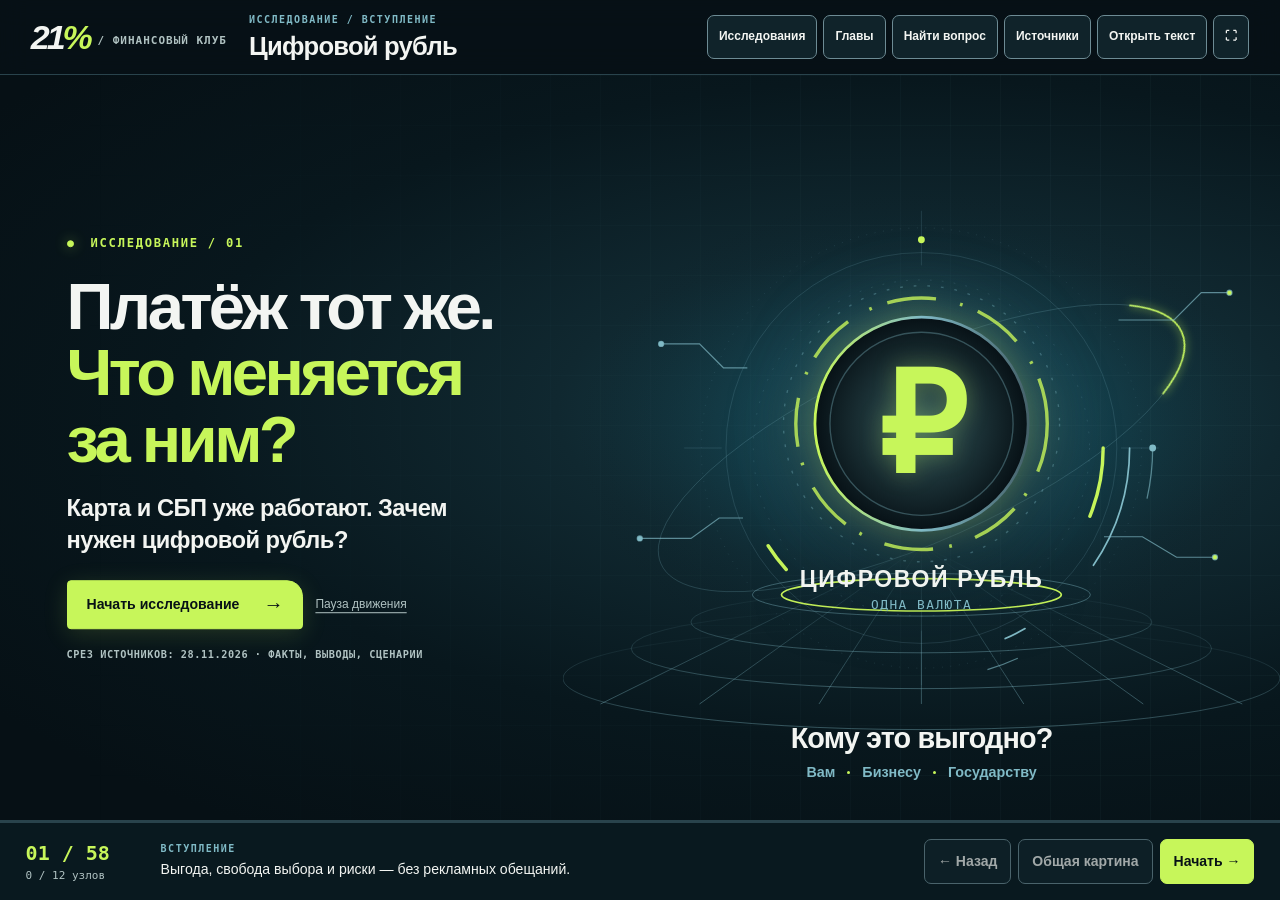
==== docs/ruble/index.html @ ad7becad "v0.0.22 — Переделал вступление цифрового рубля" ====
<!doctype html>
<html lang="ru" data-motion="paused"><head><meta charset="utf-8"><meta name="viewport" content="width=device-width, initial-scale=1"><meta name="theme-color" content="#071116"><meta name="description" content="Цифровой рубль: независимый практический разбор, сравнение с СБП, экономика бизнеса, риски и сценарии будущего."><title>Цифровой рубль — Финансовый клуб 21%</title><link rel="icon" href="../portal/icon.svg" type="image/svg+xml"><link rel="stylesheet" href="../portal/style.css"><link rel="stylesheet" href="ruble.css"><link rel="stylesheet" href="questions/questions.css"><script type="module" src="ruble.mjs"></script><link rel="stylesheet" href="../portal/research-canvas.css"><link rel="stylesheet" href="opening.css"></head><body>
<a class="skip" href="#main">К презентации</a>
<header class="top live-top"><div class="live-header"><a class="wordmark" href="../" aria-label="21% — главная">21<span>%</span><small> / ФИНАНСОВЫЙ КЛУБ</small></a><div class="live-heading"><p class="micro" id="step-label">ИССЛЕДОВАНИЕ / ДЕНЬГИ</p><p id="live-title" aria-live="polite">Цифровой рубль</p></div><nav class="live-actions" aria-label="Управление презентацией"><a class="button secondary" href="../#research">Исследования</a><button type="button" class="button secondary" id="live-chapters" hidden>Главы</button><a class="button secondary" href="#question-index">Найти вопрос</a><a class="button secondary" href="#sources">Источники</a><button type="button" class="button secondary" id="live-text" hidden>Открыть текст</button><button type="button" class="button secondary" id="live-full" hidden aria-label="Полноэкранный режим">⛶</button></nav></div></header>
<main id="main" class="shell ruble-main" data-research-presentation data-presentation-mode="living-canvas">
<div class="live-stage" id="live-stage" data-mode="start">
<div class="live-world" id="live-world" hidden><div class="opening-field" aria-hidden="true"><svg viewBox="0 0 840 620" preserveAspectRatio="xMidYMid meet"><defs><radialGradient id="opening-halo"><stop stop-color="#6bbaaa" stop-opacity=".24"/><stop offset=".48" stop-color="#16677e" stop-opacity=".15"/><stop offset="1" stop-color="#071116" stop-opacity="0"/></radialGradient><linearGradient id="opening-trail" x1="0" x2="1"><stop stop-color="#80bac6" stop-opacity=".04"/><stop offset=".48" stop-color="#80bac6"/><stop offset="1" stop-color="#c7f65a"/></linearGradient><linearGradient id="opening-floor" x1="0" y1="0" x2="0" y2="1"><stop stop-color="#80bac6" stop-opacity="0"/><stop offset="1" stop-color="#80bac6" stop-opacity=".45"/></linearGradient></defs>
<ellipse cx="420" cy="296" rx="415" ry="296" fill="url(#opening-halo)"/>
<g fill="none" stroke="#80bac6" stroke-opacity=".20"><circle cx="420" cy="310" r="258" stroke-dasharray="1 9"/><circle cx="420" cy="310" r="229"/><circle cx="420" cy="310" r="197" stroke-dasharray="2 12"/><path d="M420 32V96M420 524V588M142 310H186M654 310H698"/></g>
<g class="opening-ring" fill="none" stroke-linecap="round"><circle cx="420" cy="310" r="244" stroke="#80bac6" stroke-width="2" stroke-dasharray="146 110 26 1251"/><circle cx="420" cy="310" r="213" stroke="#c7f65a" stroke-width="4" stroke-dasharray="82 431 35 790"/><circle cx="420" cy="66" r="4" fill="#c7f65a" stroke="none"/></g>
<g class="opening-ring reverse" fill="none"><circle cx="420" cy="310" r="271" stroke="#80bac6" stroke-opacity=".62" stroke-width="1.5" stroke-dasharray="60 249 38 1356"/><circle cx="691" cy="310" r="4" fill="#80bac6"/></g>
<g fill="none" transform="rotate(-24 420 310)"><ellipse cx="420" cy="310" rx="334" ry="109" stroke="#80bac6" stroke-opacity=".23"/><ellipse class="opening-travel" cx="420" cy="310" rx="334" ry="109" stroke="url(#opening-trail)" stroke-width="2" stroke-dasharray="80 1330"/></g>
<g fill="none" stroke="url(#opening-floor)" stroke-width="1"><path d="M420 424L44 610M420 424L160 610M420 424L300 610M420 424V610M420 424L540 610M420 424L680 610M420 424L796 610"/><ellipse cx="420" cy="514" rx="270" ry="36"/><ellipse cx="420" cy="545" rx="340" ry="47"/><ellipse cx="420" cy="580" rx="420" ry="60"/></g>
<g class="opening-pulse" fill="none"><ellipse cx="420" cy="482" rx="164" ry="19" stroke="#c7f65a" stroke-width="2"/><ellipse cx="420" cy="482" rx="198" ry="25" stroke="#80bac6" stroke-opacity=".48"/></g>
<g stroke="#80bac6" fill="none" stroke-width="1.4" stroke-opacity=".68"><path d="M115 188h45l28 28h28M651 160h65l32-32h33M90 416h60l33-24h28M634 414h45l40 24h45"/><circle cx="115" cy="188" r="3" fill="#80bac6"/><circle cx="781" cy="128" r="3" fill="#c7f65a"/><circle cx="90" cy="416" r="3" fill="#80bac6"/><circle cx="764" cy="438" r="3" fill="#c7f65a"/></g></svg></div><svg id="live-connections" class="live-connections" viewBox="0 0 1000 600" preserveAspectRatio="none" aria-hidden="true"><g class="live-grid"><ellipse cx="500" cy="300" rx="340" ry="204"/><ellipse cx="500" cy="300" rx="255" ry="153"/><ellipse cx="500" cy="300" rx="170" ry="102"/><path d="M500 0V600M0 300H1000"/></g><g id="live-edges"></g></svg><button id="live-core" class="live-core" type="button" aria-label="Вернуться к общей картине"><svg viewBox="0 0 220 220" aria-hidden="true"><defs><radialGradient id="live-core-gradient"><stop stop-color="#33575c"/><stop offset="1" stop-color="#071116"/></radialGradient><linearGradient id="live-rim"><stop stop-color="#c7f65a"/><stop offset=".5" stop-color="#80bac6"/><stop offset="1" stop-color="#45616a"/></linearGradient></defs><circle cx="110" cy="110" r="101" fill="none" stroke="#80bac6" stroke-opacity=".35" stroke-dasharray="2 8"/><circle class="live-spin" cx="110" cy="110" r="92" fill="none" stroke="#c7f65a" stroke-dasharray="36 18 2 12" stroke-opacity=".8"/><circle cx="110" cy="110" r="78" fill="url(#live-core-gradient)" stroke="url(#live-rim)" stroke-width="2"/><circle cx="110" cy="110" r="67" fill="none" stroke="#80bac6" stroke-opacity=".35"/><text x="110" y="146" text-anchor="middle" fill="#c7f65a" font-size="101" font-weight="800" font-family="Arial,sans-serif">₽</text></svg><span>ЦИФРОВОЙ РУБЛЬ</span><small>ОДНА ВАЛЮТА</small></button>
<div id="live-nodes"><button type="button" class="live-node" data-route-index="0" style="--x:18%;--y:12%;--mx:25%;--my:25%" hidden><span class="live-glyph" aria-hidden="true">₽</span><span class="live-node-copy"><small>01 / СВЯЗЬ</small><strong>Суть</strong><span>Один номинал · три формы</span></span><i class="live-check" aria-hidden="true"></i></button><button type="button" class="live-node" data-route-index="1" style="--x:50%;--y:12%;--mx:75%;--my:25%" hidden><span class="live-glyph" aria-hidden="true">↗</span><span class="live-node-copy"><small>02 / СВЯЗЬ</small><strong>Развитие</strong><span>2023–2028 · сценарии</span></span><i class="live-check" aria-hidden="true"></i></button><button type="button" class="live-node" data-route-index="2" style="--x:82%;--y:12%;--mx:25%;--my:38%" hidden><span class="live-glyph" aria-hidden="true">⇄</span><span class="live-node-copy"><small>03 / СВЯЗЬ</small><strong>Альтернативы</strong><span>Карта · СБП · наличные</span></span><i class="live-check" aria-hidden="true"></i></button><button type="button" class="live-node" data-route-index="3" style="--x:12%;--y:33%;--mx:75%;--my:38%" hidden><span class="live-glyph" aria-hidden="true">▣</span><span class="live-node-copy"><small>04 / СВЯЗЬ</small><strong>Практика</strong><span>Открыть · оплатить · вернуть</span></span><i class="live-check" aria-hidden="true"></i></button><button type="button" class="live-node" data-route-index="4" style="--x:12%;--y:55%;--mx:25%;--my:51%" hidden><span class="live-glyph" aria-hidden="true">%</span><span class="live-node-copy"><small>05 / СВЯЗЬ</small><strong>Личная выгода</strong><span>Комиссии · кешбэк</span></span><i class="live-check" aria-hidden="true"></i></button><button type="button" class="live-node" data-route-index="5" style="--x:12%;--y:77%;--mx:75%;--my:51%" hidden><span class="live-glyph" aria-hidden="true">▥</span><span class="live-node-copy"><small>06 / СВЯЗЬ</small><strong>Бизнес</strong><span>Тарифы · окупаемость</span></span><i class="live-check" aria-hidden="true"></i></button><button type="button" class="live-node" data-route-index="6" style="--x:88%;--y:33%;--mx:25%;--my:64%" hidden><span class="live-glyph" aria-hidden="true">◎</span><span class="live-node-copy"><small>07 / СВЯЗЬ</small><strong>Государство</strong><span>Данные · банки · бюджет</span></span><i class="live-check" aria-hidden="true"></i></button><button type="button" class="live-node" data-route-index="7" style="--x:88%;--y:55%;--mx:75%;--my:64%" hidden><span class="live-glyph" aria-hidden="true">⌘</span><span class="live-node-copy"><small>08 / СВЯЗЬ</small><strong>Механизм</strong><span>Запрос · расчёт · сверка</span></span><i class="live-check" aria-hidden="true"></i></button><button type="button" class="live-node" data-route-index="8" style="--x:88%;--y:77%;--mx:25%;--my:77%" hidden><span class="live-glyph" aria-hidden="true">⌁</span><span class="live-node-copy"><small>09 / СВЯЗЬ</small><strong>Офлайн</strong><span>Связь · устройства</span></span><i class="live-check" aria-hidden="true"></i></button><button type="button" class="live-node" data-route-index="9" style="--x:18%;--y:92%;--mx:75%;--my:77%" hidden><span class="live-glyph" aria-hidden="true">+</span><span class="live-node-copy"><small>10 / СВЯЗЬ</small><strong>Доход</strong><span>Спрос · продукт · доход</span></span><i class="live-check" aria-hidden="true"></i></button><button type="button" class="live-node" data-route-index="10" style="--x:50%;--y:92%;--mx:25%;--my:90%" hidden><span class="live-glyph" aria-hidden="true">◇</span><span class="live-node-copy"><small>11 / СВЯЗЬ</small><strong>Риски</strong><span>Права · безопасность</span></span><i class="live-check" aria-hidden="true"></i></button><button type="button" class="live-node" data-route-index="11" style="--x:82%;--y:92%;--mx:75%;--my:90%" hidden><span class="live-glyph" aria-hidden="true">✓</span><span class="live-node-copy"><small>12 / СВЯЗЬ</small><strong>Мой план</strong><span>Собственное решение</span></span><i class="live-check" aria-hidden="true"></i></button></div></div>
<section class="r-intro"><p class="eyebrow"><span class="signal-dot"></span> ИССЛЕДОВАНИЕ / 01</p><h1>Платёж тот же.<span> Что меняется за ним?</span></h1><p class="r-lead">Карта и СБП уже работают. Зачем нужен цифровой рубль?</p><p class="sub">Разберём, где находятся деньги, что меняет новая платёжная инфраструктура, кому она может быть выгодна и какие риски несёт. Сопоставим действующие правила и сценарии будущего. Вы сможете сами решить, нужен ли вам этот инструмент.</p><div class="opening-controls"><button type="button" class="opening-start" id="opening-start" hidden>Начать исследование <span aria-hidden="true">→</span></button><button type="button" class="opening-motion" id="opening-motion" aria-pressed="false" hidden>Пауза движения</button></div><p class="micro opening-date">Срез источников: 28.11.2026 · Факты, выводы, сценарии</p></section>
<div class="live-intro-right" hidden><strong>Кому это выгодно?</strong><p>Вам <i></i> Бизнесу <i></i> Государству</p></div>
<div class="live-map-message" id="live-map-message" hidden></div>
<div class="r-content live-content"><section class="r-chapter" id="essence" data-chapter="0" aria-labelledby="h-essence"><p class="eyebrow">01 / СУТЬ</p><h2 id="h-essence" tabindex="-1">Один рубль. Другая архитектура.</h2><p class="r-chapter-lead">Ваши 1 000 ₽ не меняют покупательную способность при обмене. Меняется место учёта и тот, чьим обязательством являются деньги.</p><div class="r-chain"><details class="r-step" open><summary><span class="step-index">01</span><span>Где находятся ваши деньги?</span></summary><div class="r-detail"><div class="money-forms"><div><strong>1 000 ₽</strong><span>Наличные</span><small>Банкнота у вас</small></div><i>=</i><div><strong>1 000 ₽</strong><span>Банковский счёт</span><small>Обязательство банка</small></div><i>=</i><div><strong>1 000 ₽</strong><span>Цифровой счёт</span><small>Обязательство ЦБ</small></div></div><p class="evidence"><b>Факт</b> Цифровой рубль — форма национальных денег, а юридически разновидность безналичных средств. Счёт находится на платформе Банка России. Это не криптовалюта и не инвестиция. <span class="refs"><a href="#source-1" aria-label="Источник 1">[1]</a> <a href="#source-18" aria-label="Источник 18">[18]</a></span></p></div></details><details class="r-step"><summary><span class="step-index">02</span><span>Что меняется при пополнении?</span></summary><div class="r-detail"><p>Если вы переводите 1 000 ₽ с банковского счёта в цифровой, остаток в банке уменьшается на 1 000 ₽, остаток на счёте ЦБ увеличивается на 1 000 ₽. Сумма не удваивается. Карта, QR и телефон — интерфейсы доступа, а не отдельные валюты.</p><p class="evidence analysis"><b>Вывод 21%</b> Суть проекта — новая инфраструктура расчётов, а не новый способ разбогатеть.</p></div></details></div><details class="r-question-branch" data-question-branch><summary><span>Вопросы по этой главе</span><span class="micro">2 ответов</span></summary><div class="r-question-list"><p class="fine">Раскройте интересующий вопрос. Ответы — часть общей презентации; основной маршрут можно продолжить в любой момент.</p><details class="faq-item" id="q-what" data-faq-item data-category="choice"><summary><span>Чем цифровой рубль отличается от денег в банковском приложении?</span></summary><div class="faq-answer"><p class="faq-short">Не курсом, а обязательством и платёжной инфраструктурой.</p><p>1000 ₽ в каждой форме равны по номиналу. Банковская карта открывает доступ к обычному счёту; цифровой счёт ведёт ЦБ, банк предоставляет интерфейс. Это не криптовалюта с плавающей стоимостью и не новый актив для инвестиций. Перемещение между формами не создаёт прибыли.</p><p class="faq-action"><b>Что делать вам:</b> Посмотрите, как меняются два остатка при переводе, в демонстрации.</p><p class="faq-cites"><b>Основание для включения темы:</b> <a href="#src-e1">Е1</a> · <a href="#src-city">74.ru</a><br><b>Проверка ответа:</b> <a href="#src-faq">ЦБ</a> · <a href="#src-open">ЦБ</a></p><div class="faq-links"><a href="#essence">Вернуться к цепочке ↑</a><a href="#q-what">Прямая ссылка ↗</a></div></div></details>
<details class="faq-item" id="q-inflation" data-faq-item data-category="money"><summary><span>Будет ли цифровой рубль стоить больше или меньше обычного? Спасёт ли от инфляции?</span></summary><div class="faq-answer"><p class="faq-short">Нет: это один рубль, а не отдельная валюта.</p><p>Если цены выросли на 10%, то 1000 ₽ независимо от формы покупают примерно столько же, сколько 909,09 ₽ до роста (1000 / 1,10). Отдельного рыночного курса цифрового рубля нет. Для защиты покупательной способности важны доходность и риск выбранных активов, а не форма расчёта.</p><p class="faq-action"><b>Что делать вам:</b> Не покупайте токены или «цифровые рубли» по обещанному премиальному курсу.</p><p class="faq-cites"><b>Основание для включения темы:</b> <a href="#src-faq">ЦБ</a><br><b>Проверка ответа:</b> <a href="#src-faq">ЦБ</a></p><div class="faq-links"><a href="#essence">Вернуться к цепочке ↑</a><a href="#q-inflation">Прямая ссылка ↗</a></div></div></details></div></details></section><section class="r-chapter" id="future" data-chapter="1" aria-labelledby="h-future"><p class="eyebrow">02 / РАЗВИТИЕ</p><h2 id="h-future" tabindex="-1">Что уже появилось и куда всё движется</h2><p class="r-chapter-lead">Сначала отделите то, что работает сегодня, от того, что появится только после внедрения и испытаний.</p><div class="r-chain"><details class="r-step" open><summary><span class="step-index">01</span><span>2023–2028: этапы, которые влияют на вас</span></summary><div class="r-detail"><div class="timeline"><div><b>08.2023</b><span>Пилот с реальными средствами</span></div><div><b>01.09.2026</b><span>Крупнейшие банки; их торговые клиенты с выручкой свыше 120 млн ₽</span></div><div><b>01.01.2027</b><span>Тарифы бизнеса после льготного периода</span></div><div><b>01.09.2027</b><span>Банки с универсальной лицензией и соответствующие продавцы свыше 30 млн ₽</span></div><div><b>11.2027</b><span>Офлайн-пилот, а не массовый запуск</span></div><div><b>01.09.2028</b><span>Банки с базовой лицензией; следующий порог — от 20 млн ₽</span></div></div><p class="evidence"><b>Факт</b> Точные критерии зависят от договора, банка и выручки; для торговых точек с выручкой менее 5 млн ₽ и точек в местностях без интернета предусмотрены исключения. Использование гражданами добровольно. <span class="refs"><a href="#source-2" aria-label="Источник 2">[2]</a> <a href="#source-3" aria-label="Источник 3">[3]</a> <a href="#source-21" aria-label="Источник 21">[21]</a></span></p></div></details><details class="r-step"><summary><span class="step-index">02</span><span>Почему подключение не равно востребованности</span></summary><div class="r-detail"><p class="evidence"><b>Факт</b> На 12 октября 2026 представитель ЦБ сообщал о более 220 тыс. счетов (около 10 тыс. юридических лиц) и более 150 тыс. операций. Это накопленные показатели на конкретную дату, не активная месячная аудитория. <span class="refs"><a href="#source-22" aria-label="Источник 22">[22]</a></span></p><p class="evidence analysis"><b>Вывод 21%</b> Количество созданных кошельков может расти из-за доступности и интереса, не создавая привычки платить. Следите за активными пользователями, повторными платежами, долей торгового оборота и долей добровольных подключений.</p></div></details><details class="r-step"><summary><span class="step-index">03</span><span>Три возможных будущих рынка</span></summary><div class="r-detail"><p class="evidence scenario"><b>Сценарий / допущение</b> 1. Инфраструктурный сценарий: бизнес и бюджет используют расчёты, гражданин продолжает платить картой и СБП. 2. Сценарий дополнительной пользы: массовые офлайн-платежи и безопасные сделки дают уникальные функции. 3. Сценарий усиленной централизации: новые требования к выплатам или доступу повышают зависимость от платформы. Последний сценарий не является утверждённым законом.</p><p>Смотрите на фактические правила, публичные метрики и условия конкретных продуктов, а не на заявления о неизбежной замене наличных.</p></div></details><details class="r-step"><summary><span class="step-index">04</span><span>Зарубежный опыт: почему нет единственного пути</span></summary><div class="r-detail"><div class="table-wrap"><table><thead><tr><th scope="col">Проект</th><th scope="col">Урок</th></tr></thead><tbody><tr><th scope="row">Нигерия / eNaira</th><td>МВФ зафиксировал ограниченное принятие спустя год. Запуск сам по себе не создаёт спрос.</td></tr><tr><th scope="row">Цифровой евро</th><td>ЕЦБ ориентируется на возможный выпуск в 2029 году при выполнении законодательных условий; офлайн и приватность в проекте.</td></tr><tr><th scope="row">Другие страны</th><td>Atlantic Council отмечает снижение приоритета розничных CBDC в Канаде, Австралии и Норвегии.</td></tr></tbody></table></div><p>Эти примеры не предсказывают российский результат, но показывают значение доверия и сравнительной выгоды. <span class="refs"><a href="#source-13" aria-label="Источник 13">[13]</a> <a href="#source-16" aria-label="Источник 16">[16]</a> <a href="#source-17" aria-label="Источник 17">[17]</a></span></p></div></details><details class="r-step"><summary><span class="step-index">05</span><span>Что показывают опросы граждан</span></summary><div class="r-detail"><section class="faq-evidence embedded-evidence" id="evidence" aria-labelledby="evidence-title"><p class="eyebrow">02 / РЕАЛЬНЫЕ ОПАСЕНИЯ</p><h2 id="evidence-title">Почему люди сомневаются</h2><p>MAR CONSULT, сентябрь 2026: 1 200 респондентов 18–65 лет по всем федеральным округам. <a href="#src-mar">Источник и методика ↗</a></p><div class="faq-bars"><div><div class="faq-bar-label"><span>Сохранность средств при техническом сбое</span><strong>41%</strong></div><div class="faq-bar-track" aria-hidden="true"><i style="width:41%"></i></div></div><div><div class="faq-bar-label"><span>Привычка к карте и наличным</span><strong>39%</strong></div><div class="faq-bar-track" aria-hidden="true"><i style="width:39%"></i></div></div><div><div class="faq-bar-label"><span>Недоверие к контролю расходов</span><strong>37%</strong></div><div class="faq-bar-track" aria-hidden="true"><i style="width:37%"></i></div></div><div><div class="faq-bar-label"><span>Мошенничество и кража доступа</span><strong>30%</strong></div><div class="faq-bar-track" aria-hidden="true"><i style="width:30%"></i></div></div><div><div class="faq-bar-label"><span>Нет бонусов и процентов</span><strong>24%</strong></div><div class="faq-bar-track" aria-hidden="true"><i style="width:24%"></i></div></div><div><div class="faq-bar-label"><span>Сложность QR</span><strong>13%</strong></div><div class="faq-bar-track" aria-hidden="true"><i style="width:13%"></i></div></div></div><p class="sub">В октябрьском опросе той же компании 78% не замечали предложение оплаты цифровыми рублями (39% не видели, 39% не обращали внимания). Вывод 21%: доступность и открытие счёта ещё не доказывают личную пользу или массовый спрос. <a href="#src-mar2">Источник ↗</a></p></section></div></details></div><details class="r-question-branch" data-question-branch><summary><span>Вопросы по этой главе</span><span class="micro">7 ответов</span></summary><div class="r-question-list"><p class="fine">Раскройте интересующий вопрос. Ответы — часть общей презентации; основной маршрут можно продолжить в любой момент.</p><details class="faq-item" id="q-mandatory" data-faq-item data-category="choice"><summary><span>Меня заставят перейти на цифровой рубль?</span></summary><div class="faq-answer"><p class="faq-short">По действующим правилам для граждан открытие счёта и использование добровольны.</p><p>Обязанность банков предоставить доступ и определённых продавцов принимать новый способ оплаты не равна обязанности покупателя им пользоваться. Будущие поправки нельзя исключить, но утверждение о сегодняшнем принудительном переходе не подтверждается.</p><p class="faq-action"><b>Что делать вам:</b> Если не хотите пользоваться — не открывайте счёт. Проверяйте новые законы, а не пересылки в чатах.</p><p class="faq-cites"><b>Основание для включения темы:</b> <a href="#src-rbc">РБК</a> · <a href="#src-habr">Хабр</a> · <a href="#src-city">74.ru</a><br><b>Проверка ответа:</b> <a href="#src-faq">ЦБ</a> · <a href="#src-qr">ЦБ</a></p><p class="evidence analysis"><b>Сопоставление обсуждений</b> На Reddit обсуждают не только формальную добровольность, но и фактическую доступность альтернатив: закрытие банкоматов или снижение числа точек приёма наличных. Для России это сценарий, а не установленный факт. <a href="#src-reddit-public">Reddit</a> · <a href="#src-faq">ЦБ</a></p><div class="faq-links"><a href="#future">Вернуться к цепочке ↑</a><a href="#q-mandatory">Прямая ссылка ↗</a></div></div></details>
<details class="faq-item" id="q-pension" data-faq-item data-category="choice"><summary><span>Что будет с пенсией, пособиями и социальными выплатами?</span></summary><div class="faq-answer"><p class="faq-short">Действующие способы не отменены из-за запуска цифрового рубля.</p><p>Получение выплат в цифровой форме возможно при желании и наличии счёта, если соответствующая организация поддерживает этот канал. Пенсии по действующей модели можно получать привычными способами. Не путайте возможность бюджетных расчётов с обязательной выплатой всем гражданам только в цифровой форме.</p><p class="faq-action"><b>Что делать вам:</b> Если приходит сообщение о срочном переводе пенсии, уточните у СФР или организации через официальный канал.</p><p class="faq-cites"><b>Основание для включения темы:</b> <a href="#src-rbc">РБК</a> · <a href="#src-habr">Хабр</a> · <a href="#src-city">74.ru</a><br><b>Проверка ответа:</b> <a href="#src-faq">ЦБ</a> · <a href="#src-plans">ЦБ</a></p><div class="faq-links"><a href="#future">Вернуться к цепочке ↑</a><a href="#q-pension">Прямая ссылка ↗</a></div></div></details>
<details class="faq-item" id="q-children" data-faq-item data-category="wallet"><summary><span>Может ли ребёнок или нерезидент открыть цифровой кошелёк?</span></summary><div class="faq-answer"><p class="faq-short">На дату среза — нет для несовершеннолетних и нерезидентов.</p><p>Официальный FAQ также указывает на временную недоступность для ряда лиц частной практики (например, нотариусов и адвокатов). Это ограничения текущей реализации, а не заявление о вечном запрете. Не передавайте ребёнку собственные реквизиты доступа и не оформляйте счёт на чужое имя.</p><p class="faq-action"><b>Что делать вам:</b> Проверяйте обновления правил, если ваш случай относится к этим категориям.</p><p class="faq-cites"><b>Основание для включения темы:</b> <a href="#src-e1">Е1</a><br><b>Проверка ответа:</b> <a href="#src-faq">ЦБ</a></p><div class="faq-links"><a href="#future">Вернуться к цепочке ↑</a><a href="#q-children">Прямая ссылка ↗</a></div></div></details>
<details class="faq-item" id="q-obligation" data-faq-item data-category="business"><summary><span>Обязан ли небольшой бизнес принимать цифровые рубли и когда?</span></summary><div class="faq-answer"><p class="faq-short">Срок зависит от выручки, банка и правового критерия.</p><p>С 1 сентября 2026 первый этап затрагивает соответствующих клиентов значимых банков с выручкой свыше 120 млн ₽ за предыдущий год. С 1 сентября 2027 — следующий этап для клиентов банков с универсальной лицензией и выручкой свыше 30 млн ₽; с 1 сентября 2028 — дальнейшее расширение, в том числе диапазон 20–30 млн ₽. Для отдельных точек с выручкой менее 5 млн ₽ или без интернета предусмотрены исключения. Договор на 1 января 2026 и его изменения могут иметь значение.</p><p class="faq-action"><b>Что делать вам:</b> Проверьте свой статус у банка и по действующей редакции закона; не определяйте обязанность только по одному числу.</p><p class="faq-cites"><b>Основание для включения темы:</b> <a href="#src-city">74.ru</a> · <a href="#src-mar2">MAR CONSULT</a><br><b>Проверка ответа:</b> <a href="#src-faq">ЦБ</a> · <a href="#src-qr">ЦБ</a> · <a href="#src-biz">ЦБ</a></p><div class="faq-links"><a href="#future">Вернуться к цепочке ↑</a><a href="#q-obligation">Прямая ссылка ↗</a></div></div></details>
<details class="faq-item" id="q-abroad" data-faq-item data-category="future-tech"><summary><span>Можно ли платить цифровым рублём за границей и обойти санкции?</span></summary><div class="faq-answer"><p class="faq-short">Автоматической международной принимаемости нет.</p><p>Это рубль, поэтому зарубежный расчёт требует согласованных платёжных и валютных механизмов, контрагента и правовой совместимости. Наличие цифрового счёта не делает его международной картой и не гарантирует доступ к иностранным сервисам. Публично объявленный проект или переговоры не равны действующему розничному способу оплаты.</p><p class="faq-action"><b>Что делать вам:</b> Проверяйте конкретную страну, платёжного провайдера и законность операции; не доверяйте обещаниям беспрепятственных трансграничных платежей.</p><p class="faq-cites"><b>Основание для включения темы:</b> <a href="#src-habr">Хабр</a> · <a href="#src-ved">Ведомости</a><br><b>Проверка ответа:</b> <a href="#src-faq">ЦБ</a> · <a href="#src-plans">ЦБ</a></p><div class="faq-links"><a href="#future">Вернуться к цепочке ↑</a><a href="#q-abroad">Прямая ссылка ↗</a></div></div></details>
<details class="faq-item" id="q-future" data-faq-item data-category="future-tech"><summary><span>Каким будет цифровой рубль через 3–5 лет и заменит ли СБП?</span></summary><div class="faq-answer"><p class="faq-short">Это пока сценарии, а не достоверный прогноз.</p><p>Первый сценарий — цифровой рубль остаётся специализированной инфраструктурой бюджета и бизнеса. Второй — офлайн и условные сделки создают уникальные потребительские сценарии. Третий — правила и интеграции повышают концентрацию данных и роль оператора. Для массового использования нужны спрос, доступность, доверие и преимущества над альтернативами. Октябрьский опрос MAR CONSULT показывает, что большинство даже не замечало этот способ оплаты.</p><p class="faq-action"><b>Что делать вам:</b> Оценивайте активное использование, повторные покупки, тарифы, инциденты и законы; количество открытых кошельков само по себе мало говорит о спросе.</p><p class="faq-cites"><b>Основание для включения темы:</b> <a href="#src-mar2">MAR CONSULT</a> · <a href="#src-mar">MAR CONSULT</a> · <a href="#src-ved">Ведомости</a> · <a href="#src-habr">Хабр</a><br><b>Проверка ответа:</b> <a href="#src-plans">ЦБ</a> · <a href="#src-faq">ЦБ</a></p><p class="evidence analysis"><b>Сопоставление обсуждений</b> В дискуссиях Хабра и Reddit повторяются сомнения в выгоде новой инфраструктуры для потребителя; проверка требует данных об активном использовании и условиях конкурирующих способов оплаты. <a href="#src-habr-history">Хабр</a> · <a href="#src-reddit-euro">Reddit</a></p><div class="faq-links"><a href="#future">Вернуться к цепочке ↑</a><a href="#q-future">Прямая ссылка ↗</a></div></div></details>
<details class="faq-item" id="q-cash-access" data-faq-item data-category="choice"><summary><span>Даже если переход добровольный, может ли наличными стать неудобно пользоваться?</span></summary><div class="faq-answer"><p class="faq-short">Юридическая возможность и практическая доступность — разные вещи.</p><p>Удобство наличных зависит от банкоматов, касс, привычек продавцов и расходов. На Reddit в обсуждении цифрового евро это называют риском косвенного перехода. Для России не подтверждён план ликвидации наличных: ЦБ сохраняет выбор форм денег.</p><p class="faq-action"><b>Что делать вам:</b> Следите за доступностью банкоматов и точек приёма наличных; сохраняйте альтернативы.</p><p class="faq-cites">Общественные вопросы и проверка: <a href="#src-reddit-public">Reddit</a> · <a href="#src-faq">ЦБ</a>.</p><div class="faq-links"><a href="#future">Вернуться к цепочке ↑</a><a href="#q-cash-access">Прямая ссылка ↗</a></div></div></details></div></details></section><section class="r-chapter" id="compare" data-chapter="2" aria-labelledby="h-compare"><p class="eyebrow">03 / АЛЬТЕРНАТИВЫ</p><h2 id="h-compare" tabindex="-1">Зачем новый способ, если СБП уже работает?</h2><p class="r-chapter-lead">Платёж по QR не означает цифровой рубль: одинаковый код может предложить разные способы расчёта.</p><div class="r-chain"><details class="r-step" open><summary><span class="step-index">01</span><span>Сравнение на одной покупке</span></summary><div class="r-detail"><div class="table-wrap"><table><thead><tr><th scope="col"></th><th scope="col">Наличные</th><th scope="col">Карта</th><th scope="col">СБП</th><th scope="col">Цифровой ₽</th></tr></thead><tbody><tr><th scope="row">Где средства</th><td>У вас</td><td>В банке</td><td>В банке</td><td>На платформе ЦБ</td></tr><tr><th scope="row">Комиссия покупателю</th><td>Нет за передачу</td><td>Обычно нет</td><td>Нет за покупку</td><td>Нет</td></tr><tr><th scope="row">Лояльность</th><td>Возможна скидка</td><td>По договору</td><td>Возможны акции</td><td>Нет платформенного кешбэка</td></tr><tr><th scope="row">Прямой офлайн у обеих сторон</th><td>Да</td><td>Не гарантирован</td><td>Нет в обычном сценарии</td><td>Пилот 11.2027</td></tr><tr><th scope="row">Комиссия продавца</th><td>Нет платёжной комиссии</td><td>По договору</td><td>До 0,7%; категории 0,4% / 0,2%</td><td>0,3% с 2027; есть потолок</td></tr></tbody></table></div><p>Продавец может понести расходы на обработку наличных, кассу, хранение и инкассацию. Указанные комиссии — не полная стоимость обслуживания. <span class="refs"><a href="#source-1" aria-label="Источник 1">[1]</a> <a href="#source-3" aria-label="Источник 3">[3]</a> <a href="#source-4" aria-label="Источник 4">[4]</a> <a href="#source-5" aria-label="Источник 5">[5]</a> <a href="#source-25" aria-label="Источник 25">[25]</a></span></p></div></details><details class="r-step"><summary><span class="step-index">02</span><span>Что принципиально новое?</span></summary><div class="r-detail"><p class="evidence analysis"><b>Вывод 21%</b> Новый тип обязательства и единый цифровой счёт, доступный через подключённые банки. В будущем — расчёт по условиям сделки и офлайн-передача без связи у обеих сторон. Всё остальное (QR, мгновенные переводы, многие автоплатежи) уже имеет альтернативы.</p><p>Если ваш платёж уже удобен, бесплатен и даёт кешбэк, менять способ только из-за новизны рациональных причин нет. <span class="refs"><a href="#source-7" aria-label="Источник 7">[7]</a> <a href="#source-8" aria-label="Источник 8">[8]</a></span></p></div></details></div><details class="r-question-branch" data-question-branch><summary><span>Вопросы по этой главе</span><span class="micro">2 ответов</span></summary><div class="r-question-list"><p class="fine">Раскройте интересующий вопрос. Ответы — часть общей презентации; основной маршрут можно продолжить в любой момент.</p><details class="faq-item" id="q-why" data-faq-item data-category="choice"><summary><span>Зачем мне цифровой рубль, если уже есть карта и СБП?</span></summary><div class="faq-answer"><p class="faq-short">Для повседневных покупок доказанного универсального преимущества пока нет.</p><p>Цифровой рубль меняет место учёта денег: вместо обязательства коммерческого банка — деньги Банка России на его платформе. Обычная оплата по СБП и так бесплатна для покупателя. Потенциально новый канал полезен при превышении бесплатного лимита переводов другим людям, доступе через несколько банков и будущих сценариях условной сделки или офлайн-расчёта. Последние требуют проверки доступности. Если ваши текущие платежи удобны, не нужно менять привычки только ради новизны.</p><p class="faq-action"><b>Что делать вам:</b> Сравните свою комиссию, кешбэк и доступность; откройте счёт только при конкретной потребности.</p><p class="faq-cites"><b>Основание для включения темы:</b> <a href="#src-habr">Хабр</a> · <a href="#src-ved">Ведомости</a> · <a href="#src-mar2">MAR CONSULT</a><br><b>Проверка ответа:</b> <a href="#src-faq">ЦБ</a> · <a href="#src-sbp">ЦБ</a> · <a href="#src-plans">ЦБ</a></p><p class="evidence analysis"><b>Сопоставление обсуждений</b> На Хабре сравнивают ЦР с уже работающей СБП. В обсуждении цифрового евро на Reddit аналогично спрашивают, зачем новая форма при существующих электронных платежах. Это свидетельство вопроса, не доказательство отсутствия спроса. <a href="#src-habr-history">Хабр</a> · <a href="#src-reddit-euro">Reddit</a></p><div class="faq-links"><a href="#compare">Вернуться к цепочке ↑</a><a href="#q-why">Прямая ссылка ↗</a></div></div></details>
<details class="faq-item" id="q-qr-difference" data-faq-item data-category="wallet"><summary><span>Любой QR — это цифровой рубль?</span></summary><div class="faq-answer"><p class="faq-short">Нет: QR — способ передачи реквизитов и выбора оплаты.</p><p>Универсальный код может предлагать СБП, цифровые рубли и другие поддерживаемые варианты. При СБП списывается обычный банковский остаток; при цифровом платеже — остаток на платформе ЦБ. Одинаковая картинка на кассе не делает операции одинаковыми.</p><p class="faq-action"><b>Что делать вам:</b> Проверяйте выбранный источник средств в приложении до подтверждения.</p><p class="faq-cites"><b>Основание для включения темы:</b> <a href="#src-e1">Е1</a> · <a href="#src-mar2">MAR CONSULT</a><br><b>Проверка ответа:</b> <a href="#src-qr">ЦБ</a> · <a href="#src-sbp">ЦБ</a> · <a href="#src-faq">ЦБ</a></p><div class="faq-links"><a href="#compare">Вернуться к цепочке ↑</a><a href="#q-qr-difference">Прямая ссылка ↗</a></div></div></details></div></details></section><section class="r-chapter" id="use" data-chapter="3" aria-labelledby="h-use"><p class="eyebrow">04 / ПРАКТИКА</p><h2 id="h-use" tabindex="-1">Как пользоваться: от открытия до возврата</h2><p class="r-chapter-lead">Сначала проверьте, поддерживает ли ваш банк и версия приложения цифровой рубль. Не скачивайте неизвестные приложения по ссылке из сообщений.</p><div class="r-chain"><details class="r-step" open><summary><span class="step-index">01</span><span>Учебный кошелёк: проведите одну покупку</span></summary><div class="r-detail"><div class="wallet-demo"><div class="wallet-screen"><span class="micro">УЧЕБНЫЙ СЧЁТ · НЕ БАНК</span><span>Цифровой рубль</span><strong id="wallet-balance">—</strong><small id="bank-balance">Банковский счёт: 1 000 ₽</small><p id="wallet-message" aria-live="polite">В приложении подключённого банка найдите раздел цифрового рубля.</p><button class="button primary" id="wallet-action" type="button">Открыть счёт</button><button class="button secondary" id="wallet-reset" type="button">Сбросить пример</button></div><div><p>Открытие → пополнение → QR/перевод → подтверждение → остаток → вывод на банковский счёт.</p><p>Суммы условные: 1 000 ₽ пополнения и 350 ₽ покупки. Здесь не происходит реальных операций.</p><p>Лимит пополнения физлицом со своих банковских счетов и электронных денег — 300 000 ₽ за календарный месяц, не максимальный остаток. <span class="refs"><a href="#source-1" aria-label="Источник 1">[1]</a> <a href="#source-6" aria-label="Источник 6">[6]</a></span></p></div></div></div></details><details class="r-step"><summary><span class="step-index">02</span><span>Если у вас iPhone или нет доступа к банку</span></summary><div class="r-detail"><p class="evidence"><b>Факт</b> В сентябре РБК зафиксировал, что несколько крупнейших банков предоставляли функцию на Android; это срез того времени, не актуальная матрица iOS. Доступ зависит от приложения, его распространения и средств криптозащиты. <span class="refs"><a href="#source-8" aria-label="Источник 8">[8]</a></span></p><p>Проверьте поддержку именно своего банка и устройства через официальный канал. При потере телефона свяжитесь с банком, ограничьте доступ к устройству и восстановите авторизацию; счёт не находится физически в смартфоне. Для снятия наличных сначала переведите цифровые рубли на банковский счёт. <span class="refs"><a href="#source-1" aria-label="Источник 1">[1]</a></span></p></div></details></div><details class="r-question-branch" data-question-branch><summary><span>Вопросы по этой главе</span><span class="micro">7 ответов</span></summary><div class="r-question-list"><p class="fine">Раскройте интересующий вопрос. Ответы — часть общей презентации; основной маршрут можно продолжить в любой момент.</p><details class="faq-item" id="q-refusal" data-faq-item data-category="choice"><summary><span>Нужно ли подавать отказ в МФЦ или на Госуслугах?</span></summary><div class="faq-answer"><p class="faq-short">Нет, специальный отказ не нужен.</p><p>Счёт открывается по вашей инициативе через поддерживаемое приложение банка. Если вы его не открывали, заявление на отказ не требуется. Появление значка в приложении не означает заключения договора. Если нужна официальная справка об отсутствии счёта, такая возможность описана в интернет-приёмной ЦБ.</p><p class="faq-action"><b>Что делать вам:</b> Не сообщайте коды людям, которые предлагают оформить отказ или требуют оплату.</p><p class="faq-cites"><b>Основание для включения темы:</b> <a href="#src-rbc">РБК</a> · <a href="#src-city">74.ru</a><br><b>Проверка ответа:</b> <a href="#src-faq">ЦБ</a> · <a href="#src-support">ЦБ</a></p><div class="faq-links"><a href="#use">Вернуться к цепочке ↑</a><a href="#q-refusal">Прямая ссылка ↗</a></div></div></details>
<details class="faq-item" id="q-start" data-faq-item data-category="wallet"><summary><span>Как открыть счёт и сделать первую покупку?</span></summary><div class="faq-answer"><p class="faq-short">Через официальное приложение подключённого банка.</p><p>Найдите раздел цифрового рубля, прочитайте договор и условия доступа, подтвердите открытие и переведите небольшую сумму со своего банковского счёта. На поддерживаемой кассе отсканируйте универсальный QR, выберите цифровой рубль, проверьте сумму и получателя, подтвердите. Для первого раза достаточно условных 100–500 ₽; это рекомендация для теста, не установленный минимум.</p><p class="faq-action"><b>Что делать вам:</b> Пройдите учебный кошелёк в исследовании перед реальной операцией.</p><p class="faq-cites"><b>Основание для включения темы:</b> <a href="#src-e1">Е1</a> · <a href="#src-city">74.ru</a><br><b>Проверка ответа:</b> <a href="#src-open">ЦБ</a> · <a href="#src-faq">ЦБ</a> · <a href="#src-qr">ЦБ</a></p><div class="faq-links"><a href="#use">Вернуться к цепочке ↑</a><a href="#q-start">Прямая ссылка ↗</a></div></div></details>
<details class="faq-item" id="q-banks" data-faq-item data-category="wallet"><summary><span>В каких банках работает и нужен ли отдельный банк?</span></summary><div class="faq-answer"><p class="faq-short">Проверяйте поддержку у банка, в котором уже обслуживаетесь.</p><p>У пользователя один счёт на платформе ЦБ. Для доступа через конкретный банк необходимо иметь предусмотренные условиями отношения с ним и подключить доступ. Несколько банков могут показывать один остаток. Список приложений и функциональность меняются; названия банков в старых статьях не заменяют актуальной проверки.</p><p class="faq-action"><b>Что делать вам:</b> Уточните у поддержки вашего банка, доступна ли функция в вашей версии приложения.</p><p class="faq-cites"><b>Основание для включения темы:</b> <a href="#src-city">74.ru</a> · <a href="#src-e1">Е1</a><br><b>Проверка ответа:</b> <a href="#src-open">ЦБ</a> · <a href="#src-qr">ЦБ</a></p><div class="faq-links"><a href="#use">Вернуться к цепочке ↑</a><a href="#q-banks">Прямая ссылка ↗</a></div></div></details>
<details class="faq-item" id="q-no-phone" data-faq-item data-category="wallet"><summary><span>А если у меня кнопочный телефон, нет смартфона или я пенсионер?</span></summary><div class="faq-answer"><p class="faq-short">Открывать счёт ради этого не нужно.</p><p>Официальный порядок открытия рассчитан на приложение участвующего банка. Для уже открытого счёта варианты интернет-банка зависят от банка. Не подтверждён универсальный способ цифровой оплаты с кнопочного телефона без соответствующего интерфейса. Наличные и обычные банковские способы остаются альтернативой.</p><p class="faq-action"><b>Что делать вам:</b> Не покупайте смартфон специально, если новая функция вам не нужна; уточняйте доступность в своём банке.</p><p class="faq-cites"><b>Основание для включения темы:</b> <a href="#src-city">74.ru</a> · <a href="#src-mar">MAR CONSULT</a><br><b>Проверка ответа:</b> <a href="#src-open">ЦБ</a> · <a href="#src-manage">ЦБ</a> · <a href="#src-faq">ЦБ</a></p><div class="faq-links"><a href="#use">Вернуться к цепочке ↑</a><a href="#q-no-phone">Прямая ссылка ↗</a></div></div></details>
<details class="faq-item" id="q-cashout" data-faq-item data-category="wallet"><summary><span>Можно ли снять деньги наличными или вернуть их на карту?</span></summary><div class="faq-answer"><p class="faq-short">Да, через обычный банковский счёт.</p><p>Прямой обмен в банкомате цифрового счёта не предполагается: сначала переводите цифровые рубли на собственный обычный счёт, потом снимаете деньги по правилам банка. Обратный путь: внесение наличных на банковский счёт и пополнение цифрового в рамках лимита.</p><p class="faq-action"><b>Что делать вам:</b> Проверьте обычные комиссии и лимиты снятия вашего банка. Бесплатность цифрового перевода не отменяет договорные условия банковского обслуживания.</p><p class="faq-cites"><b>Основание для включения темы:</b> <a href="#src-e1">Е1</a> · <a href="#src-city">74.ru</a><br><b>Проверка ответа:</b> <a href="#src-faq">ЦБ</a> · <a href="#src-open">ЦБ</a></p><div class="faq-links"><a href="#use">Вернуться к цепочке ↑</a><a href="#q-cashout">Прямая ссылка ↗</a></div></div></details>
<details class="faq-item" id="q-close" data-faq-item data-category="wallet"><summary><span>Как закрыть кошелёк, если передумал?</span></summary><div class="faq-answer"><p class="faq-short">Закрытие доступно через участвующий банк.</p><p>Переведите остаток, чтобы счёт стал пустым; в настройках выберите закрытие и выполните предусмотренную инструкцией блокировку. Не путайте прекращение доступа через один банк с закрытием самого счёта. При повторном использовании счёт потребуется открыть заново.</p><p class="faq-action"><b>Что делать вам:</b> Проверьте отмену автопереводов и получите подтверждение закрытия.</p><p class="faq-cites"><b>Основание для включения темы:</b> <a href="#src-rbc">РБК</a> · <a href="#src-city">74.ru</a><br><b>Проверка ответа:</b> <a href="#src-manage">ЦБ</a> · <a href="#src-faq">ЦБ</a></p><div class="faq-links"><a href="#use">Вернуться к цепочке ↑</a><a href="#q-close">Прямая ссылка ↗</a></div></div></details>
<details class="faq-item" id="q-budget" data-faq-item data-category="wallet"><summary><span>Можно ли платить ЖКУ, налоги и штрафы?</span></summary><div class="faq-answer"><p class="faq-short">Часть сценариев уже доступна, остальные зависят от получателя и вида платежа.</p><p>ЦБ указывает возможность отдельных бюджетных платежей по УИН или поддерживаемым реквизитам. ЖКУ оплачиваются, если поставщик и интерфейс поддерживают этот вариант. Расширение региональных и местных бюджетных платежей объявлено на 2027 год. Доступность не означает, что обычный бесплатный платёж стоит заменить.</p><p class="faq-action"><b>Что делать вам:</b> Проверьте получателя, реквизиты и итоговую квитанцию; сравните с привычным способом.</p><p class="faq-cites"><b>Основание для включения темы:</b> <a href="#src-mar">MAR CONSULT</a> · <a href="#src-faq">ЦБ</a><br><b>Проверка ответа:</b> <a href="#src-faq">ЦБ</a> · <a href="#src-plans">ЦБ</a> · <a href="#src-tariff">ЦБ</a></p><div class="faq-links"><a href="#use">Вернуться к цепочке ↑</a><a href="#q-budget">Прямая ссылка ↗</a></div></div></details></div></details></section><section class="r-chapter" id="personal" data-chapter="4" aria-labelledby="h-personal"><p class="eyebrow">05 / ЛИЧНАЯ ВЫГОДА</p><h2 id="h-personal" tabindex="-1">Когда именно вам выгодно — и когда нет</h2><p class="r-chapter-lead">Бесплатный платёж — не конкурентное преимущество, если альтернатива уже бесплатна. Выгоду нужно считать относительно реального способа оплаты.</p><div class="r-chain"><details class="r-step" open><summary><span class="step-index">01</span><span>Покупки, кешбэк и стоимость хранения</span></summary><div class="r-detail"><form id="personal-form" class="r-form"><div class="r-fields"><label for="p-spend">Покупки за месяц, ₽<input id="p-spend" type="number" value="30000" min="0" max="10000000" step="1" required></label><label for="p-back">Фактический кешбэк карты, %<input id="p-back" type="number" value="1.5" min="0" max="100" step="0.1" required></label><label for="p-hold">Средний остаток на кошельке, ₽<input id="p-hold" type="number" value="10000" min="0" max="10000000" step="1" required></label><label for="p-rate">Доступная годовая ставка на остаток, %<input id="p-rate" type="number" value="10" min="0" max="100" step="0.1" required></label></div><div class="numbers" id="personal-result" aria-live="polite"></div><details><summary>Как считать?</summary><p>Упущенный кешбэк = покупки × ставка. Упущенные проценты за месяц ≈ средний остаток × годовая ставка / 12. Налоги, лимиты лояльности и капитализация не учтены. Не сравнивайте покупки с вкладом, который нельзя свободно расходовать.</p></details></form></div></details><details class="r-step"><summary><span class="step-index">02</span><span>Перевод родственнику сверх бесплатного лимита СБП</span></summary><div class="r-detail"><form id="transfer-form" class="r-form"><div class="r-fields"><label for="t-used">Уже переведено другим людям из этого банка за месяц, ₽<input id="t-used" type="number" value="100000" min="0" max="10000000" step="1" required></label><label for="t-amount">Один новый перевод, ₽<input id="t-amount" type="number" value="150000" min="0" max="1000000" step="1" required></label><label for="t-balance">Уже доступно на цифровом счёте, ₽<input id="t-balance" type="number" value="0" min="0" max="10000000" step="1" required></label><label for="t-top">Пополнено цифровыми рублями в этом месяце, ₽<input id="t-top" type="number" value="0" min="0" max="300000" step="1" required></label></div><div id="transfer-result" class="numbers" aria-live="polite"></div><p class="fine">Модель: перевод другому человеку из одного банка, стандартный тариф 0,5% сверх 100 000 ₽, до 1 500 ₽ за перевод. Свои счета в разных банках: бесплатный лимит до 30 млн ₽/мес. Банк может предоставлять более выгодные условия; несколько банков, внутрибанковский перевод или уже имеющийся остаток меняют результат. Цифровой перевод требует доступности у обеих сторон. <span class="refs"><a href="#source-5" aria-label="Источник 5">[5]</a> <a href="#source-6" aria-label="Источник 6">[6]</a></span></p></form></div></details><details class="r-step"><summary><span class="step-index">03</span><span>Когда имеет смысл открыть счёт</span></summary><div class="r-detail"><p class="evidence analysis"><b>Вывод 21%</b> Если вы регулярно превышаете бесплатные лимиты, если продавец предоставляет подтверждённую скидку или если в будущем вам нужна конкретная недоступная иначе функция — протестируйте небольшой остаток. Для повседневных бесплатных QR-платежей и накоплений преимущества сегодня могут отсутствовать.</p></div></details></div><details class="r-question-branch" data-question-branch><summary><span>Вопросы по этой главе</span><span class="micro">5 ответов</span></summary><div class="r-question-list"><p class="fine">Раскройте интересующий вопрос. Ответы — часть общей презентации; основной маршрут можно продолжить в любой момент.</p><details class="faq-item" id="q-limits" data-faq-item data-category="wallet"><summary><span>300 тысяч — это лимит остатка, перевода или пополнения?</span></summary><div class="faq-answer"><p class="faq-short">Это общий месячный лимит пополнения гражданином из своих банковских средств и электронных денег.</p><p>Если в ноябре вы внесли 200 000 ₽, до конца месяца можно внести ещё 100 000 ₽. Входящие переводы от других пользователей не являются вашим пополнением из банковских счетов. Общий предел остатка 300 000 ₽ этим решением не установлен. Переводы внутри платформы ограничены доступным остатком и применимыми правовыми ограничениями.</p><p class="faq-action"><b>Что делать вам:</b> Лимит относится к физлицу, а не отдельно к каждому банку.</p><p class="faq-cites"><b>Основание для включения темы:</b> <a href="#src-e1">Е1</a> · <a href="#src-city">74.ru</a><br><b>Проверка ответа:</b> <a href="#src-limit">КонсультантПлюс</a> · <a href="#src-faq">ЦБ</a></p><div class="faq-links"><a href="#personal">Вернуться к цепочке ↑</a><a href="#q-limits">Прямая ссылка ↗</a></div></div></details>
<details class="faq-item" id="q-cashback" data-faq-item data-category="money"><summary><span>Почему мне платить цифровыми рублями без кешбэка?</span></summary><div class="faq-answer"><p class="faq-short">Без дополнительной скидки это может быть менее выгодно.</p><p>При покупках 30 000 ₽ в месяц и реально получаемом кешбэке 1,5% карта возвращает 450 ₽, или 5 400 ₽ в год. На платформе цифрового рубля такого вознаграждения нет. Если продавец предложит скидку, сравните её с потерянным кешбэком; пока универсальная скидка не подтверждена.</p><p class="faq-action"><b>Что делать вам:</b> Введите свой фактический кешбэк в калькуляторе, учитывая категории и лимиты.</p><p class="faq-cites"><b>Основание для включения темы:</b> <a href="#src-e1">Е1</a> · <a href="#src-mar">MAR CONSULT</a> · <a href="#src-ved">Ведомости</a> · <a href="#src-mar2">MAR CONSULT</a><br><b>Проверка ответа:</b> <a href="#src-faq">ЦБ</a></p><div class="faq-links"><a href="#personal">Вернуться к цепочке ↑</a><a href="#q-cashback">Прямая ссылка ↗</a></div></div></details>
<details class="faq-item" id="q-fee" data-faq-item data-category="money"><summary><span>Можно ли перевести большую сумму без комиссии и когда это лучше СБП?</span></summary><div class="faq-answer"><p class="faq-short">Иногда да, но сравнивайте с фактическим тарифом.</p><p>При исчерпанном бесплатном лимите СБП в 100 000 ₽ перевод ещё 150 000 ₽ другому человеку обойдётся по предельной ставке в 750 ₽ (150 000 × 0,5%). Цифровой перевод бесплатен, если обе стороны имеют доступ и хватает остатка или лимита пополнения. Банк может дать более выгодный тариф; переводы самому себе между банками до 30 млн ₽ в месяц уже бесплатны по СБП.</p><p class="faq-action"><b>Что делать вам:</b> Не открывайте кошелёк для обычного бесплатного перевода. Сравните условия в калькуляторе.</p><p class="faq-cites"><b>Основание для включения темы:</b> <a href="#src-e1">Е1</a> · <a href="#src-ved">Ведомости</a> · <a href="#src-habr">Хабр</a><br><b>Проверка ответа:</b> <a href="#src-sbp">ЦБ</a> · <a href="#src-limit">КонсультантПлюс</a> · <a href="#src-faq">ЦБ</a></p><div class="faq-links"><a href="#personal">Вернуться к цепочке ↑</a><a href="#q-fee">Прямая ссылка ↗</a></div></div></details>
<details class="faq-item" id="q-deposit" data-faq-item data-category="money"><summary><span>Будут ли проценты, вклады или накопительный счёт в цифровых рублях?</span></summary><div class="faq-answer"><p class="faq-short">На самом цифровом счёте проценты не начисляются.</p><p>При среднем остатке 100 000 ₽ и доступной альтернативе с годовой ставкой 10% условная упущенная доходность — 10 000 ₽ за год до налогов, без капитализации. Ставка 10% здесь пример, не обещание банка. Накопления можно держать в подходящем банковском или инвестиционном инструменте, принимая его отдельные риски.</p><p class="faq-action"><b>Что делать вам:</b> Не переносите резерв целиком в цифровой кошелёк в ожидании процентов.</p><p class="faq-cites"><b>Основание для включения темы:</b> <a href="#src-e1">Е1</a> · <a href="#src-habr">Хабр</a> · <a href="#src-mar">MAR CONSULT</a> · <a href="#src-city">74.ru</a><br><b>Проверка ответа:</b> <a href="#src-faq">ЦБ</a></p><div class="faq-links"><a href="#personal">Вернуться к цепочке ↑</a><a href="#q-deposit">Прямая ссылка ↗</a></div></div></details>
<details class="faq-item" id="q-loan" data-faq-item data-category="money"><summary><span>Можно ли взять у ЦБ беспроцентный кредит или ипотеку?</span></summary><div class="faq-answer"><p class="faq-short">Нет, цифровой счёт не является кредитным продуктом.</p><p>Отсутствие начисления процентов на остаток не означает бесплатного заимствования. Кредиты оформляются в банках в обычных формах; условия определяются кредитным договором. В будущем отдельные цифровые расчёты могут применяться в кредитных сделках, но это не бесплатная ипотека.</p><p class="faq-action"><b>Что делать вам:</b> Проверяйте полную стоимость кредита и не платите посредникам за обещание цифрового займа.</p><p class="faq-cites"><b>Основание для включения темы:</b> <a href="#src-e1">Е1</a> · <a href="#src-city">74.ru</a><br><b>Проверка ответа:</b> <a href="#src-faq">ЦБ</a></p><div class="faq-links"><a href="#personal">Вернуться к цепочке ↑</a><a href="#q-loan">Прямая ссылка ↗</a></div></div></details></div></details></section><section class="r-chapter" id="business" data-chapter="5" aria-labelledby="h-business"><p class="eyebrow">06 / БИЗНЕС</p><h2 id="h-business" tabindex="-1">Почему парикмахер, автосервис или магазин выберет не цифру?</h2><p class="r-chapter-lead">Экономия в 0,4 процентного пункта против СБП — совсем не то же самое, что экономия в 1,5 пункта против карточного эквайринга.</p><div class="r-chain"><details class="r-step" open><summary><span class="step-index">01</span><span>Наличные возвращаются — но не у всех</span></summary><div class="r-detail"><p class="evidence"><b>Факт</b> В марте 2026 года 51% опрошенных ВЦИОМ столкнулись с просьбой заплатить наличными; в опросе участвовали 1 600 взрослых. Во II квартале 2026 доля безналичных платежей в розничном обороте всё ещё составляла 88,4% (−0,5 п.п. к I кварталу). Это разные показатели. <span class="refs"><a href="#source-9" aria-label="Источник 9">[9]</a> <a href="#source-10" aria-label="Источник 10">[10]</a> <a href="#source-11" aria-label="Источник 11">[11]</a></span></p><p>Возможные мотивы: отсутствие комиссии за передачу банкнот, перебои связи, оборотные расходы, привычки клиентов, налоговая нагрузка. ВЦИОМ обсуждает в том числе уход в тень, но факт оплаты наличными не доказывает уклонение. Налоговая обязанность и выдача чека не исчезают при наличной оплате: для НПД ставка 4% или 6% по типу клиента. <span class="refs"><a href="#source-9" aria-label="Источник 9">[9]</a> <a href="#source-12" aria-label="Источник 12">[12]</a></span></p></div></details><details class="r-step"><summary><span class="step-index">02</span><span>Экономика одной точки: посчитайте стоимость каждого канала</span></summary><div class="r-detail"><div class="preset-row"><button type="button" class="button secondary" data-preset="salon">Салон</button><button type="button" class="button secondary" data-preset="auto">Автосервис</button><button type="button" class="button secondary" data-preset="shop">Магазин</button></div><form id="business-form" class="r-form"><div class="r-fields"><label for="b-count">Число сопоставимых платежей за месяц<input id="b-count" type="number" value="300" min="0" max="10000000" step="1" required></label><label for="b-ticket">Средний чек, ₽<input id="b-ticket" type="number" value="1500" min="0" max="10000000" step="1" required></label><label for="b-share">Доля перехода на цифровой рубль, %<input id="b-share" type="number" value="50" min="0" max="100" step="1" required></label><label for="b-card">Ставка карты по договору, %<input id="b-card" type="number" value="1.8" min="0" max="100" step="0.1" required></label><label for="b-sbp">Ставка СБП по категории, %<input id="b-sbp" type="number" value="0.7" min="0" max="0.7" step="0.1" required></label><label for="b-cash">Издержки обработки наличных, % (ваша оценка)<input id="b-cash" type="number" value="0" min="0" max="100" step="0.1" required></label><label for="b-setup">Разовые затраты на подключение, ₽<input id="b-setup" type="number" value="10000" min="0" max="100000000" step="1" required></label><label for="b-month">Дополнительные затраты в месяц, ₽<input id="b-month" type="number" value="500" min="0" max="100000000" step="1" required></label></div><label for="b-period">Период<select id="b-period"><option value="2027" selected>С 01.01.2027 — 0,3%</option><option value="2026">Льготный период до 31.12.2026 — 0%</option></select></label><div id="business-result" class="numbers" aria-live="polite"></div><details><summary>Формулы и границы расчёта</summary><p>Переводимые операции = округлённое число платежей × доля. Одинаковый чек — приближение, не фактическое распределение. Стоимость цифрового C2B для ИП/юрлиц = N × min(чек × 0,003, 1500 ₽). СБП = N × min(чек × ставка, 1500 ₽). Карта = N × чек × договорная ставка. Наличные = N × чек × заданная доля затрат. Чистый эффект = прежняя комиссия − новая комиссия − дополнительные ежемесячные расходы; окупаемость = разовые расходы / положительный эффект. Не применяется к специальным тарифам ЖКУ или автоматически к НПД без статуса ИП; для них проверяйте договор. Налоги, скидки, изменение выручки, возвраты и стоимость оборотного капитала отдельно. <span class="refs"><a href="#source-4" aria-label="Источник 4">[4]</a> <a href="#source-5" aria-label="Источник 5">[5]</a></span></p></details></form></div></details><details class="r-step"><summary><span class="step-index">03</span><span>Кому экономически имеет смысл подключаться</span></summary><div class="r-detail"><p class="evidence analysis"><b>Вывод 21%</b> Если вы принимаете в основном наличные, дополнительный канал без новых клиентов может ухудшить экономику. Если дорогие карты — возможна экономия. Если уже СБП 0,4%, разница всего 0,1 п.п. При 450 000 ₽ переводимого оборота это 450 ₽ в месяц до расходов. У обязательного подключения другой мотив: соответствие требованиям закона, а не окупаемость.</p><p>Ваш план: измерить структуру фактических платежей за месяц, уточнить тарифы и интеграцию у банка, оценить спрос, протестировать сверку кассы и возвраты. Не переплачивайте за оборудование, если банк поддерживает существующий QR. <span class="refs"><a href="#source-1" aria-label="Источник 1">[1]</a> <a href="#source-25" aria-label="Источник 25">[25]</a></span></p></div></details></div><details class="r-question-branch" data-question-branch><summary><span>Вопросы по этой главе</span><span class="micro">4 ответов</span></summary><div class="r-question-list"><p class="fine">Раскройте интересующий вопрос. Ответы — часть общей презентации; основной маршрут можно продолжить в любой момент.</p><details class="faq-item" id="q-smallbiz" data-faq-item data-category="business"><summary><span>Зачем цифровой рубль парикмахеру или автосервису, если наличные дешевле?</span></summary><div class="faq-answer"><p class="faq-short">Экономический смысл может отсутствовать.</p><p>Если обработка наличных обходится в ноль дополнительных рублей, комиссия нового канала и обслуживание создают издержки. Но обработка наличных иногда требует инкассации, времени и мер безопасности. Цифровой рубль способен быть выгоднее дорогого эквайринга, не обязательно выгоднее СБП или наличных. Учитывайте клиентов, которые откажутся от покупки без удобной оплаты.</p><p class="faq-action"><b>Что делать вам:</b> Сравните фактический платёжный микс и расходы в калькуляторе, отдельно проверьте обязательность подключения.</p><p class="faq-cites"><b>Основание для включения темы:</b> <a href="#src-habr">Хабр</a> · <a href="#src-ved">Ведомости</a> · <a href="#src-mar2">MAR CONSULT</a><br><b>Проверка ответа:</b> <a href="#src-tariff">ЦБ</a> · <a href="#src-sbp">ЦБ</a> · <a href="#src-biz">ЦБ</a></p><div class="faq-links"><a href="#business">Вернуться к цепочке ↑</a><a href="#q-smallbiz">Прямая ссылка ↗</a></div></div></details>
<details class="faq-item" id="q-commission" data-faq-item data-category="business"><summary><span>Сколько бизнес реально заплатит за приём цифрового рубля?</span></summary><div class="faq-answer"><p class="faq-short">До конца 2026 тариф C2B нулевой; с 2027 обычный тариф 0,3%, максимум 1 500 ₽ за перевод.</p><p>При 150 покупках по 1500 ₽ оборот составляет 225 000 ₽. Цифровая комиссия с 2027 — 675 ₽, СБП при 0,7% — 1575 ₽, карта при договорной ставке 1,8% — 4050 ₽. Если новая система требует 500 ₽ ежемесячно, чистая экономия против СБП — 400 ₽, против карты — 2875 ₽; при нулевых издержках наличных — минус 1175 ₽. Для ЖКУ предусмотрен отдельный тариф 0,2%, до 10 ₽; у СБП тоже разные категории.</p><p class="faq-action"><b>Что делать вам:</b> Уточните ставки именно для вашего бизнеса, платёжный потолок и стоимость интеграции.</p><p class="faq-cites"><b>Основание для включения темы:</b> <a href="#src-ved">Ведомости</a> · <a href="#src-mar2">MAR CONSULT</a><br><b>Проверка ответа:</b> <a href="#src-tariff">ЦБ</a> · <a href="#src-sbp">ЦБ</a></p><div class="faq-links"><a href="#business">Вернуться к цепочке ↑</a><a href="#q-commission">Прямая ссылка ↗</a></div></div></details>
<details class="faq-item" id="q-selfemployed" data-faq-item data-category="business"><summary><span>Что с самозанятыми, ИП и налогами?</span></summary><div class="faq-answer"><p class="faq-short">Налоговая обязанность не зависит от того, наличный или цифровой платёж.</p><p>Цифровая оплата не делает законный доход необлагаемым и не создаёт отдельную ставку НПД. Чек и учёт дохода необходимы по применимому режиму. Для НПД без статуса ИП не следует автоматически переносить правила коммерческого счёта и C2B; уточните у банка и ФНС допустимый порядок работы. Факт просьбы оплатить наличными сам по себе не доказывает нарушение.</p><p class="faq-action"><b>Что делать вам:</b> Фиксируйте доходы, выдавайте предусмотренные законом чеки и уточняйте порядок учёта у ФНС.</p><p class="faq-cites"><b>Основание для включения темы:</b> <a href="#src-habr">Хабр</a><br><b>Проверка ответа:</b> <a href="#src-biz">ЦБ</a> · <a href="#src-tariff">ЦБ</a> · <a href="#src-tax">КонсультантПлюс</a></p><div class="faq-links"><a href="#business">Вернуться к цепочке ↑</a><a href="#q-selfemployed">Прямая ссылка ↗</a></div></div></details>
<details class="faq-item" id="q-equipment" data-faq-item data-category="business"><summary><span>Нужны ли новая касса, QR или дорогая интеграция?</span></summary><div class="faq-answer"><p class="faq-short">Не всегда; инфраструктура зависит от банка и кассового решения.</p><p>Универсальный QR может объединять способы оплаты. Однако нужны корректное подключение, отражение вида платежа в учёте, сверка, возврат, поддержка кассового ПО. Не обещаем, что любой старый терминал работает без изменений. Руководство одного банка — пример, не правило для всех.</p><p class="faq-action"><b>Что делать вам:</b> Запросите у банка стоимость подключения, список совместимого ПО и тестовый сценарий сверки до покупки оборудования.</p><p class="faq-cites"><b>Основание для включения темы:</b> <a href="#src-mar2">MAR CONSULT</a> · <a href="#src-city">74.ru</a><br><b>Проверка ответа:</b> <a href="#src-qr">ЦБ</a> · <a href="#src-raif">Райффайзенбанк</a> · <a href="#src-biz">ЦБ</a></p><div class="faq-links"><a href="#business">Вернуться к цепочке ↑</a><a href="#q-equipment">Прямая ссылка ↗</a></div></div></details></div></details></section><section class="r-chapter" id="state" data-chapter="6" aria-labelledby="h-state"><p class="eyebrow">07 / ГОСУДАРСТВО</p><h2 id="h-state" tabindex="-1">Кто получает власть над инфраструктурой?</h2><p class="r-chapter-lead">Официальные цели и последствия централизации — разные вещи. Их важно не смешивать.</p><div class="r-chain"><details class="r-step" open><summary><span class="step-index">01</span><span>Бюджет, экономика и контроль</span></summary><div class="r-detail"><p class="evidence"><b>Факт</b> ЦБ развивает бюджетные расчёты, условные сделки и новую платёжную инфраструктуру. Данные об операциях хранятся на платформе и защищены банковской тайной. Закон предусматривает основания взыскания. <span class="refs"><a href="#source-1" aria-label="Источник 1">[1]</a> <a href="#source-3" aria-label="Источник 3">[3]</a> <a href="#source-19" aria-label="Источник 19">[19]</a></span></p><p class="evidence analysis"><b>Вывод 21%</b> Единый оператор может упростить контроль бюджетных потоков и законные взыскания. Это повышает техническую наблюдаемость операций, одновременно усиливая зависимость от правил и управления одним оператором. Из этого не следует, что любые покупки можно произвольно запретить или что ЦБ уже видит каждый наличный расчёт.</p></div></details><details class="r-step"><summary><span class="step-index">02</span><span>Что меняется для банков</span></summary><div class="r-detail"><p>Перевод депозита в цифровой счёт уменьшает остаток у коммерческого банка. При существенном массовом переходе банки могут искать более дорогое фондирование; при кризисе риск оттока усиливается. Исследование BIS рассматривает оба механизма. <span class="refs"><a href="#source-15" aria-label="Источник 15">[15]</a> <a href="#source-24" aria-label="Источник 24">[24]</a></span></p><p class="evidence analysis"><b>Вывод 21%</b> Нельзя из этого вывести конкретную ставку кредита или вклада. Результат зависит от масштаба перехода, мер ЦБ и конкуренции.</p></div></details></div><details class="r-question-branch" data-question-branch><summary><span>Вопросы по этой главе</span><span class="micro">6 ответов</span></summary><div class="r-question-list"><p class="fine">Раскройте интересующий вопрос. Ответы — часть общей презентации; основной маршрут можно продолжить в любой момент.</p><details class="faq-item" id="q-salary" data-faq-item data-category="choice"><summary><span>Переведут ли зарплату только в цифровые рубли?</span></summary><div class="faq-answer"><p class="faq-short">Обязательного перехода на цифровые выплаты сейчас нет.</p><p>Возможность цифровой выплаты предусмотрена при наличии соответствующего счёта, согласии работника и готовности работодателя. Если вам сообщают об обязательной смене зарплатного способа, запросите правовое основание и документы у работодателя.</p><p class="faq-action"><b>Что делать вам:</b> Не подписывайте непонятные согласия; при споре о зарплате обращайтесь за правовой консультацией.</p><p class="faq-cites"><b>Основание для включения темы:</b> <a href="#src-rbc">РБК</a> · <a href="#src-habr">Хабр</a> · <a href="#src-city">74.ru</a><br><b>Проверка ответа:</b> <a href="#src-faq">ЦБ</a> · <a href="#src-tariff">ЦБ</a></p><div class="faq-links"><a href="#state">Вернуться к цепочке ↑</a><a href="#q-salary">Прямая ссылка ↗</a></div></div></details>
<details class="faq-item" id="q-bank-fail" data-faq-item data-category="security"><summary><span>Что будет, если мой банк обанкротится или лишится лицензии?</span></summary><div class="faq-answer"><p class="faq-short">Цифровой остаток учитывается не на балансе вашего коммерческого банка.</p><p>Смена или утрата банка доступа не должна сама по себе уничтожить счёт на платформе ЦБ; подключите другой доступный банк. Это структурное отличие от обычного депозита, но не защита от всех правовых ограничений, инфляции и мошенничества. Не переносите вывод автоматически на обычные остатки в банке.</p><p class="faq-action"><b>Что делать вам:</b> Заранее выясните, как подключить второй банк, и храните документы об операциях.</p><p class="faq-cites"><b>Основание для включения темы:</b> <a href="#src-habr">Хабр</a> · <a href="#src-e1">Е1</a><br><b>Проверка ответа:</b> <a href="#src-open">ЦБ</a> · <a href="#src-manage">ЦБ</a> · <a href="#src-faq">ЦБ</a></p><div class="faq-links"><a href="#state">Вернуться к цепочке ↑</a><a href="#q-bank-fail">Прямая ссылка ↗</a></div></div></details>
<details class="faq-item" id="q-privacy" data-faq-item data-category="security"><summary><span>Будет ли государство видеть, что я покупаю?</span></summary><div class="faq-answer"><p class="faq-short">Платформа централизованно учитывает цифровые операции; это не анонимные наличные.</p><p>ЦБ указывает, что данные защищены банковской тайной и объём собираемых сведений сопоставим с обычным безналом. Но банковская тайна не означает недоступность уполномоченным органам при наличии оснований. Централизация создаёт возможность связного учёта операций; видимость состава конкретной покупки зависит от данных операции и кассовой системы. Не доказано, что регулятор автоматически видит каждый товар в вашем чеке.</p><p class="faq-action"><b>Что делать вам:</b> Разделяйте фактические полномочия, устройство системы и будущие риски изменения правил.</p><p class="faq-cites"><b>Основание для включения темы:</b> <a href="#src-habr">Хабр</a> · <a href="#src-e1">Е1</a> · <a href="#src-mar">MAR CONSULT</a> · <a href="#src-mar2">MAR CONSULT</a><br><b>Проверка ответа:</b> <a href="#src-faq">ЦБ</a> · <a href="#src-legal">КонсультантПлюс</a></p><p class="evidence analysis"><b>Сопоставление обсуждений</b> Различайте право доступа к данным, устройство реестра и возможность будущего изменения правил. Участники Reddit спорят о достаточности обещаний приватности без проверяемой реализации. Обещания европейского проекта не распространяются на российскую платформу. <a href="#src-reddit-public">Reddit</a></p><div class="faq-links"><a href="#state">Вернуться к цепочке ↑</a><a href="#q-privacy">Прямая ссылка ↗</a></div></div></details>
<details class="faq-item" id="q-spend-control" data-faq-item data-category="security"><summary><span>Могут ли запретить покупать определённые товары или тратить деньги вне региона?</span></summary><div class="faq-answer"><p class="faq-short">В обычном цифровом рубле не подтверждены универсальные такие запреты.</p><p>Смарт-контракт может исполнять согласованные условия сделки; государственная программа может иметь целевые правила. Техническая возможность условного платежа не означает, что все гражданские остатки уже программируются по категориям товаров или географии. Правовой риск изменения модели существует и требует наблюдения.</p><p class="faq-action"><b>Что делать вам:</b> Перед участием в целевой программе читайте её условия; проверяйте наличие действующего нормативного акта.</p><p class="faq-cites"><b>Основание для включения темы:</b> <a href="#src-habr">Хабр</a> · <a href="#src-rbc">РБК</a> · <a href="#src-mar">MAR CONSULT</a><br><b>Проверка ответа:</b> <a href="#src-faq">ЦБ</a> · <a href="#src-plans">ЦБ</a></p><div class="faq-links"><a href="#state">Вернуться к цепочке ↑</a><a href="#q-spend-control">Прямая ссылка ↗</a></div></div></details>
<details class="faq-item" id="q-government" data-faq-item data-category="business"><summary><span>Почему государству это выгодно? Только контроль?</span></summary><div class="faq-answer"><p class="faq-short">Контроль потоков — важный аспект, но не единственная функция.</p><p>Заявленные цели включают новый платёжный канал, автоматизацию расчётов, расширение бюджетных операций и потенциальную устойчивость. Единый реестр облегчает прослеживаемость цифровых расчётов и исполнение правовых решений, но не наблюдает автоматически наличные платежи. Мотивы следует отличать от проверяемых функций. Для человека выгода не возникает только потому, что государству выгодна инфраструктура.</p><p class="faq-action"><b>Что делать вам:</b> Следите за правовыми основаниями доступа к данным, статистикой применения и независимыми оценками.</p><p class="faq-cites"><b>Основание для включения темы:</b> <a href="#src-e1">Е1</a> · <a href="#src-habr">Хабр</a> · <a href="#src-mar">MAR CONSULT</a> · <a href="#src-ved">Ведомости</a><br><b>Проверка ответа:</b> <a href="#src-faq">ЦБ</a> · <a href="#src-plans">ЦБ</a> · <a href="#src-legal">КонсультантПлюс</a></p><div class="faq-links"><a href="#state">Вернуться к цепочке ↑</a><a href="#q-government">Прямая ссылка ↗</a></div></div></details>
<details class="faq-item" id="q-governance" data-faq-item data-category="security"><summary><span>Что защищает от изменения правил в будущем?</span></summary><div class="faq-answer"><p class="faq-short">Действующие правовые гарантии не гарантируют неизменности законодательства.</p><p>Участники Reddit отделяют обещания оператора от архитектуры и будущих политических решений. Для ЦР нужно отдельно анализировать правовые основания доступа к данным, технические ограничения системы и процедуру изменения правил. В действующей модели нет установленного срока годности обычного остатка и обязательного открытия счёта гражданином. Возможность будущего изменения не доказывает, что ограничение уже действует.</p><p class="faq-action"><b>Что делать вам:</b> Проверяйте законы, публичные документы и независимые исследования; не концентрируйте все деньги в единственном канале.</p><p class="faq-cites">Общественные вопросы и проверка: <a href="#src-reddit-public">Reddit</a> · <a href="#src-faq">ЦБ</a> · <a href="#source-23">BIS</a>.</p><div class="faq-links"><a href="#state">Вернуться к цепочке ↑</a><a href="#q-governance">Прямая ссылка ↗</a></div></div></details></div></details></section><section class="r-chapter" id="engineering" data-chapter="7" aria-labelledby="h-engineering"><p class="eyebrow">08 / МЕХАНИЗМ</p><h2 id="h-engineering" tabindex="-1">Проследите путь 350 рублей</h2><p class="r-chapter-lead">Интерфейс может выглядеть привычно. Главное различие — источник истины о балансе и способ окончательного расчёта.</p><div class="r-chain"><details class="r-step" open><summary><span class="step-index">01</span><span>Обычная оплата через СБП</span></summary><div class="r-detail"><div class="flow-chain"><span>Ваш банковский счёт<br><b>−350 ₽</b></span><i>→</i><span>Банк / СБП<br><b>межбанковский перевод</b></span><i>→</i><span>Счёт продавца<br><b>+350 ₽</b></span></div><p>QR содержит данные платежа, приложение показывает получателя и сумму. Банк исполняет поручение через платёжную инфраструктуру. СБП не хранит отдельный потребительский кошелёк. <span class="refs"><a href="#source-5" aria-label="Источник 5">[5]</a></span></p></div></details><details class="r-step"><summary><span class="step-index">02</span><span>Оплата цифровыми рублями</span></summary><div class="r-detail"><div id="flow-demo" class="flow-chain"><span data-flow="0">Ваше приложение<br><b>подтверждение</b></span><i>→</i><span data-flow="1">Банк-участник<br><b>передача распоряжения</b></span><i>→</i><span data-flow="2">Платформа ЦБ<br><b>проверка и расчёт</b></span><i>→</i><span data-flow="3">Цифровой счёт продавца<br><b>+350 ₽</b></span></div><div class="actions"><button id="flow-next" class="button primary" type="button">Начать платёж</button></div><p id="flow-description" aria-live="polite">Учебная логическая схема: внутренние API и промышленный протокол здесь не воспроизводятся.</p><p>Банк обеспечивает доступ и идентификацию. Платформа исполняет распоряжение в пределах средств, учитывая применимые ограничения. У продавца отражается полученный остаток, после чего кассовая и учётная система должны согласовать результат. <span class="refs"><a href="#source-1" aria-label="Источник 1">[1]</a> <a href="#source-24" aria-label="Источник 24">[24]</a></span></p></div></details><details class="r-step"><summary><span class="step-index">03</span><span>Что инженеру нужно проверить</span></summary><div class="r-detail"><p>В реальной интеграции важны идентификаторы операции, повтор запросов без дублирования списаний, валидация суммы и получателя, подтверждение финального статуса, сверка с чеками, возвраты и журналы. При тайм-ауте нельзя считать платёж автоматически неуспешным: выясните его статус перед повтором.</p><p class="evidence scenario"><b>Сценарий / допущение</b> Эти требования — общие принципы платёжного ПО. Точная схема API, криптографические протоколы и модель доступности для стороннего разработчика зависят от документации банка и регулятора. Не утверждаем, что платформа полностью построена на блокчейне или открыта для произвольных приложений.</p></div></details><details class="r-step"><summary><span class="step-index">04</span><span>Условная сделка: где автоматизация действительно помогает</span></summary><div class="r-detail"><p>Допустим, вы продаёте автомобиль. Обычный перевод не подтверждает переход права собственности. Условный расчёт может связать платёж с подтверждением регистрации, если источник события доступен и доверен. ЦБ приводит такой пример. <span class="refs"><a href="#source-22" aria-label="Источник 22">[22]</a></span></p><div class="flow-chain"><span>Договор</span><i>→</i><span>Подтверждённое событие</span><i>→</i><span>Расчёт</span></div><p>Проблемы: ошибочное событие, спор, отмена, возврат, ответственность. Это не бесплатная гарантия сделки, не произвольное программирование срока годности ваших денег. Конкуренты — аккредитив, эскроу и существующие сервисы безопасных сделок.</p></div></details></div><details class="r-question-branch" data-question-branch><summary><span>Вопросы по этой главе</span><span class="micro">4 ответов</span></summary><div class="r-question-list"><p class="fine">Раскройте интересующий вопрос. Ответы — часть общей презентации; основной маршрут можно продолжить в любой момент.</p><details class="faq-item" id="q-ios" data-faq-item data-category="wallet"><summary><span>Почему не работает на iPhone? Нужно ли менять телефон?</span></summary><div class="faq-answer"><p class="faq-short">Не обязательно: проблема зависит от поддержки конкретного приложения.</p><p>На запуске некоторые приложения iOS не поддерживали новый раздел. Регулятор допускает работу на iOS при наличии совместимой версии. Ограничения распространения приложений и криптозащиты не равны запрету цифрового рубля на всех iPhone. Сам QR не требует Apple Pay. Полная актуальная матрица приложений не подтверждена.</p><p class="faq-action"><b>Что делать вам:</b> Спросите банк про вашу модель устройства и версию приложения. Не устанавливайте непроверенные профили или APK.</p><p class="faq-cites"><b>Основание для включения темы:</b> <a href="#src-city">74.ru</a> · <a href="#src-mar">MAR CONSULT</a><br><b>Проверка ответа:</b> <a href="#src-faq">ЦБ</a> · <a href="#src-open">ЦБ</a></p><div class="faq-links"><a href="#engineering">Вернуться к цепочке ↑</a><a href="#q-ios">Прямая ссылка ↗</a></div></div></details>
<details class="faq-item" id="q-autopay" data-faq-item data-category="wallet"><summary><span>Можно ли настроить регулярный перевод, подписку или автоплатёж?</span></summary><div class="faq-answer"><p class="faq-short">Автопереводы существуют, но не все сценарии подписки поддержаны.</p><p>Редактирование и отмена автоперевода выполняются в приложении, где он создан; отключение доступа через соответствующий банк отменяет созданные через него автопереводы. Для сервисов, принимающих только подписки, ЦБ предусмотрел отдельный порядок ожидания функциональности.</p><p class="faq-action"><b>Что делать вам:</b> Проверьте разницу между автопереводом по расписанию и списанием по подписке у конкретного сервиса.</p><p class="faq-cites"><b>Основание для включения темы:</b> <a href="#src-faq">ЦБ</a> · <a href="#src-biz">ЦБ</a><br><b>Проверка ответа:</b> <a href="#src-faq">ЦБ</a> · <a href="#src-biz">ЦБ</a></p><div class="faq-links"><a href="#engineering">Вернуться к цепочке ↑</a><a href="#q-autopay">Прямая ссылка ↗</a></div></div></details>
<details class="faq-item" id="q-why-bank" data-faq-item data-category="future-tech"><summary><span>Почему нужен банк, если деньги находятся у ЦБ?</span></summary><div class="faq-answer"><p class="faq-short">Банк обеспечивает идентификацию и пользовательский доступ.</p><p>ЦБ — оператор счёта и расчёта; участвующий банк обслуживает клиента и передаёт распоряжения. Поэтому цифровой счёт не означает прямой открытый API для любого гражданина или разработчика. Доступ через несколько банков может уменьшить зависимость от одного приложения, но сохраняет зависимость от общей платформы.</p><p class="faq-action"><b>Что делать вам:</b> Оцените доступность банка и сравните с привычной СБП; посмотрите схему платежа.</p><p class="faq-cites"><b>Основание для включения темы:</b> <a href="#src-habr">Хабр</a> · <a href="#src-city">74.ru</a><br><b>Проверка ответа:</b> <a href="#src-open">ЦБ</a> · <a href="#src-qr">ЦБ</a></p><div class="faq-links"><a href="#engineering">Вернуться к цепочке ↑</a><a href="#q-why-bank">Прямая ссылка ↗</a></div></div></details>
<details class="faq-item" id="q-smart" data-faq-item data-category="future-tech"><summary><span>Что такое смарт-контракт и чем он лучше аккредитива?</span></summary><div class="faq-answer"><p class="faq-short">Это автоматизация исполнения согласованных условий, а не гарантированная замена договора.</p><p>Например, выплата поставщику после подтверждения поставки. Критичны достоверность события, возвраты, ошибки, спор, ответственность. Уже существуют аккредитивы, эскроу и безопасные сделки. Преимущество возможно только если новая схема дешевле или удобнее; планы развития не доказывают доступность произвольных контрактов сейчас.</p><p class="faq-action"><b>Что делать вам:</b> Перед использованием проверьте, кто подтверждает событие, как оспорить ошибку и сколько стоит услуга.</p><p class="faq-cites"><b>Основание для включения темы:</b> <a href="#src-e1">Е1</a> · <a href="#src-habr">Хабр</a> · <a href="#src-ved">Ведомости</a><br><b>Проверка ответа:</b> <a href="#src-plans">ЦБ</a> · <a href="#src-interview">ЦБ</a></p><div class="faq-links"><a href="#engineering">Вернуться к цепочке ↑</a><a href="#q-smart">Прямая ссылка ↗</a></div></div></details></div></details></section><section class="r-chapter" id="offline" data-chapter="8" aria-labelledby="h-offline"><p class="eyebrow">09 / ОФЛАЙН</p><h2 id="h-offline" tabindex="-1">Когда деньги есть, а связи нет</h2><p class="r-chapter-lead">Настоящая польза появится, если покупатель и продавец смогут провести расчёт без интернета одновременно. Сейчас это план, не гарантия.</p><div class="r-chain"><details class="r-step" open><summary><span class="step-index">01</span><span>Что реально поможет сегодня</span></summary><div class="r-detail"><div class="table-wrap"><table><thead><tr><th scope="col">Ситуация</th><th scope="col">Рабочая альтернатива сегодня</th><th scope="col">Что изменит офлайн-ЦР</th></tr></thead><tbody><tr><th scope="row">Нет мобильного интернета у вас</th><td>Wi‑Fi магазина, наличные, другой доступный способ</td><td>Если поддержан — локальная передача</td></tr><tr><th scope="row">Нет связи у обеих сторон</th><td>Наличные; возможность карточного офлайна зависит от терминала и банка</td><td>Офлайн-расчёт при наличии подготовленного кошелька</td></tr><tr><th scope="row">Телефон разряжен</th><td>Наличные или доступная карта</td><td>Телефонный офлайн-кошелёк сам по себе не поможет</td></tr></tbody></table></div><p class="evidence"><b>Факт</b> Офлайн-пилот намечен на ноябрь 2027 года; условия, лимиты и способы локальной передачи не подтверждены как массовая услуга. <span class="refs"><a href="#source-3" aria-label="Источник 3">[3]</a> <a href="#source-14" aria-label="Источник 14">[14]</a></span></p></div></details><details class="r-step"><summary><span class="step-index">02</span><span>Почему нельзя просто передать файл с деньгами</span></summary><div class="r-detail"><p>Представьте условный незащищённый кошелёк: исходный баланс 1 000 ₽, два изолированных магазина принимают по 800 ₽. При восстановлении связи реестр обнаружит дефицит 600 ₽.</p><div class="actions"><button class="button secondary" id="off-a" type="button">Платёж А: 800 ₽</button><button class="button secondary" id="off-b" type="button">Платёж Б: 800 ₽</button><button class="button primary" id="off-sync" type="button">Сверить</button><button class="button secondary" id="off-reset" type="button">Сбросить</button></div><div id="off-result" class="numbers" aria-live="polite"></div><p>Возможные меры из международных исследований: предварительно резервировать сумму, использовать защищённое устройство, лимиты, счётчики, криптографические подтверждения и сверку. Компромисс — приватность, восстановление при потере устройства и распределение убытка. Это учебная модель, а не найденная уязвимость российского решения. <span class="refs"><a href="#source-14" aria-label="Источник 14">[14]</a></span></p></div></details></div><details class="r-question-branch" data-question-branch><summary><span>Вопросы по этой главе</span><span class="micro">2 ответов</span></summary><div class="r-question-list"><p class="fine">Раскройте интересующий вопрос. Ответы — часть общей презентации; основной маршрут можно продолжить в любой момент.</p><details class="faq-item" id="q-offline" data-faq-item data-category="future-tech"><summary><span>Что реально можно будет оплатить без интернета?</span></summary><div class="faq-answer"><p class="faq-short">Двусторонний офлайн пока в планах, не массовый сервис.</p><p>На ноябрь 2027 намечен пилот офлайн-расчётов. Его смысл — передать средства, когда у покупателя и продавца отсутствует связь. Потребуются защита от повторного расходования и механизм сверки; окончательные лимиты, требования к устройствам и распределение рисков пока не подтверждены. Разряженный телефон всё равно может оказаться проблемой.</p><p class="faq-action"><b>Что делать вам:</b> Сегодня пользуйтесь наличными или иным доступным способом; после пилота проверяйте условия, а не только дату.</p><p class="faq-cites"><b>Основание для включения темы:</b> <a href="#src-e1">Е1</a> · <a href="#src-habr">Хабр</a> · <a href="#src-mar">MAR CONSULT</a><br><b>Проверка ответа:</b> <a href="#src-plans">ЦБ</a></p><p class="evidence analysis"><b>Сопоставление обсуждений</b> В обсуждениях Reddit различают отсутствие интернета и отсутствие электричества: телефон может разрядиться, касса выключиться. Офлайн-функция не заменяет наличные во всех ситуациях. <a href="#src-reddit-public">Reddit</a> · <a href="#source-14">BIS</a></p><div class="faq-links"><a href="#offline">Вернуться к цепочке ↑</a><a href="#q-offline">Прямая ссылка ↗</a></div></div></details>
<details class="faq-item" id="q-power" data-faq-item data-category="future-tech"><summary><span>А если нет электричества или телефон разрядился — офлайн-кошелёк поможет?</span></summary><div class="faq-answer"><p class="faq-short">Офлайн означает отсутствие связи, а не работу без питания.</p><p>Для локальной передачи средств нужны работающие устройства. Если касса и телефон отключены, наличие цифрового остатка само по себе не делает платёж возможным. Участники Reddit приводят перебои электроснабжения как аргумент в пользу наличных. Требования российского пилота к устройствам пока не подтверждены.</p><p class="faq-action"><b>Что делать вам:</b> Держите резервный способ оплаты; не считайте офлайн-ЦР заменой наличным до практической проверки.</p><p class="faq-cites">Общественные вопросы и проверка: <a href="#src-reddit-public">Reddit</a> · <a href="#source-14">BIS</a> · <a href="#source-3">ЦБ</a>.</p><div class="faq-links"><a href="#offline">Вернуться к цепочке ↑</a><a href="#q-power">Прямая ссылка ↗</a></div></div></details></div></details></section><section class="r-chapter" id="earn" data-chapter="9" aria-labelledby="h-earn"><p class="eyebrow">10 / ДОХОД</p><h2 id="h-earn" tabindex="-1">На чём можно заработать, а на чём нельзя</h2><p class="r-chapter-lead">Не покупайте цифровой рубль ради роста курса. Он равен рублю, проценты на самом цифровом счёте не начисляются.</p><div class="r-chain"><details class="r-step" open><summary><span class="step-index">01</span><span>Три реалистичных направления — с покупателем и проверкой</span></summary><div class="r-detail"><div class="table-wrap"><table><thead><tr><th scope="col">Идея</th><th scope="col">Кто платит и за что</th><th scope="col">Проверка спроса</th></tr></thead><tbody><tr><th scope="row">Сверка платежей</th><td>Магазин: сверка заказов, банковского статуса и кассового чека, поиск расхождений</td><td>Попросите 5 магазинов показать обезличенный процесс. Сделайте адаптер на синтетических данных. Измерьте сэкономленное время.</td></tr><tr><th scope="row">Интеграция для бизнеса</th><td>ИП/ООО: настройка приёма платежей, возвратов, учёта, обучения</td><td>Сначала проверьте договор и API конкретного банка; сравните с бесплатным банковским решением. Получите платный пилот, прежде чем строить продукт.</td></tr><tr><th scope="row">Условные расчёты и автоматизация</th><td>Поставщик/площадка: оплата после исполнения, сверка событий</td><td>Сравните с эскроу. Определите доверенный источник события, споры, стоимость и доступ к платформе.</td></tr></tbody></table></div><p>Платформа коммерческих смарт-контрактов обсуждалась как отдельная концепция, поэтому доступ стороннего разработчика и монетизация не гарантированы. <span class="refs"><a href="#source-20" aria-label="Источник 20">[20]</a></span></p></div></details><details class="r-step"><summary><span class="step-index">02</span><span>Мини-модель продукта: сколько клиентов нужно?</span></summary><div class="r-detail"><form id="earn-form" class="r-form"><div class="r-fields"><label for="e-dev">Разработка и запуск, ₽<input id="e-dev" type="number" value="120000" min="0" max="100000000" step="1" required></label><label for="e-price">Подписка с клиента в месяц, ₽<input id="e-price" type="number" value="1500" min="1" max="1000000" step="1" required></label><label for="e-variable">Расходы на одного клиента в месяц, ₽<input id="e-variable" type="number" value="300" min="0" max="1000000" step="1" required></label><label for="e-fixed">Постоянные расходы в месяц, ₽<input id="e-fixed" type="number" value="20000" min="0" max="100000000" step="1" required></label><label for="e-months">Желаемый срок возврата затрат, месяцев<input id="e-months" type="number" value="12" min="1" max="120" step="1" required></label><label for="e-clients">Предполагаемое число платящих клиентов<input id="e-clients" type="number" value="30" min="0" max="1000000" step="1" required></label></div><div id="earn-result" class="numbers" aria-live="polite"></div><p class="fine">Учебная гипотеза, не оценка рынка и не обещание дохода. Нужные клиенты = округление вверх ((постоянные расходы + запуск / срок) / (цена − переменные расходы)). Не учтены налоги, отток, привлечение и стоимость труда, если они не внесены в поля.</p></form></div></details><details class="r-step"><summary><span class="step-index">03</span><span>Если вы не предприниматель</span></summary><div class="r-detail"><p class="evidence analysis"><b>Вывод 21%</b> Инвестиционный тезис здесь не «купить цифровые рубли», а проверить, кто получает дополнительную выручку или экономию от инфраструктуры. У публичной компании это должно подтверждаться отчётностью и денежным потоком, а не одним пресс-релизом. Не покупайте акции или токены только из-за ассоциации с CBDC.</p></div></details></div><details class="r-question-branch" data-question-branch><summary><span>Вопросы по этой главе</span><span class="micro">1 ответов</span></summary><div class="r-question-list"><p class="fine">Раскройте интересующий вопрос. Ответы — часть общей презентации; основной маршрут можно продолжить в любой момент.</p><details class="faq-item" id="q-income" data-faq-item data-category="money"><summary><span>Как на цифровом рубле заработать обычному человеку?</span></summary><div class="faq-answer"><p class="faq-short">Само хранение не приносит дохода; экономия и предпринимательский доход возможны отдельно.</p><p>Сэкономить можно на подтверждённой комиссии, например на редком крупном переводе. Доход может появиться у создателей сервисов сверки, интеграции и автоматизации, если клиент готов платить и доступ к банковской инфраструктуре разрешён. Ни одна из этих возможностей не гарантирует спрос или прибыль. Отдельных акций «цифрового рубля» нет.</p><p class="faq-action"><b>Что делать вам:</b> Ищите конкретную платящую аудиторию, измеряйте экономию и проверяйте конкуренцию с уже существующими решениями.</p><p class="faq-cites"><b>Основание для включения темы:</b> <a href="#src-habr">Хабр</a> · <a href="#src-ved">Ведомости</a> · <a href="#src-mar">MAR CONSULT</a><br><b>Проверка ответа:</b> <a href="#src-faq">ЦБ</a> · <a href="#src-plans">ЦБ</a></p><div class="faq-links"><a href="#earn">Вернуться к цепочке ↑</a><a href="#q-income">Прямая ссылка ↗</a></div></div></details></div></details></section><section class="r-chapter" id="risks" data-chapter="10" aria-labelledby="h-risks"><p class="eyebrow">11 / РИСКИ</p><h2 id="h-risks" tabindex="-1">Удобство, конфиденциальность и ваша устойчивость</h2><p class="r-chapter-lead">Новая платформа добавляет новые сценарии, но не отменяет старые риски. Ваша задача — не зависеть от одного способа оплаты.</p><div class="r-chain"><details class="r-step" open><summary><span class="step-index">01</span><span>Что видно и что может быть ограничено</span></summary><div class="r-detail"><div class="table-wrap"><table><thead><tr><th scope="col">Вопрос</th><th scope="col">Что известно</th><th scope="col">Ваше действие</th></tr></thead><tbody><tr><th scope="row">Конфиденциальность</th><td>Данные платформы защищены банковской тайной; цифровые платежи не анонимны.</td><td>Не считайте тайну равной анонимности. Изучите основания доступа.</td></tr><tr><th scope="row">Арест/взыскание</th><td>Правовое регулирование допускает взыскание на цифровые средства.</td><td>При ограничении запросите основание в банке; обжалуйте в установленном порядке.</td></tr><tr><th scope="row">Срок годности</th><td>Действующая модель не устанавливает сгорание средств.</td><td>Отделяйте отдельный целевой договор от обычного остатка.</td></tr><tr><th scope="row">Отказ от наличных</th><td>Действующая модель предусматривает добровольное использование.</td><td>Сохраняйте доступные способы расчёта; проверяйте будущие изменения закона.</td></tr></tbody></table></div><p>Факт — текущие правила; риск — будущие изменения и концентрация данных. Международные исследования рассматривают ответственность, приватность и AML как отдельные правовые вопросы. <span class="refs"><a href="#source-1" aria-label="Источник 1">[1]</a> <a href="#source-19" aria-label="Источник 19">[19]</a> <a href="#source-23" aria-label="Источник 23">[23]</a></span></p></div></details><details class="r-step"><summary><span class="step-index">02</span><span>Что делать при сбое, мошенничестве или ошибке</span></summary><div class="r-detail"><p>При неизвестной операции немедленно обратитесь в банк через официальный канал. Не переводите средства на якобы безопасный цифровой счёт и не сообщайте коды. Ошибочный перевод не равен автоматически обратимому: сохраните реквизиты, запросите процедуру возврата. При отсутствии связи не повторяйте платёж, пока статус не выяснен.</p><p class="evidence analysis"><b>Вывод 21%</b> Не держите резерв только на цифровом счёте: отсутствуют проценты, а доступ зависит от приложения и инфраструктуры. Разделяйте расчётный остаток и накопления, имейте разумный запас наличных и другой способ оплаты.</p></div></details></div><details class="r-question-branch" data-question-branch><summary><span>Вопросы по этой главе</span><span class="micro">10 ответов</span></summary><div class="r-question-list"><p class="fine">Раскройте интересующий вопрос. Ответы — часть общей презентации; основной маршрут можно продолжить в любой момент.</p><details class="faq-item" id="q-cash-end" data-faq-item data-category="choice"><summary><span>Отменят ли наличные и банковские карты?</span></summary><div class="faq-answer"><p class="faq-short">Действующие правила сохраняют три формы денег.</p><p>Запуск новой платформы не отменяет банкноты, счета или карты. Наличные особенно полезны при отсутствии связи или разряженном телефоне. Долгосрочное снижение их доли возможно, но не равнозначно запрету. Не делайте выводов о будущих законах по одному плану ЦБ.</p><p class="faq-action"><b>Что делать вам:</b> Сохраняйте доступные способы расчётов и разумный запас наличных.</p><p class="faq-cites"><b>Основание для включения темы:</b> <a href="#src-rbc">РБК</a> · <a href="#src-habr">Хабр</a><br><b>Проверка ответа:</b> <a href="#src-faq">ЦБ</a> · <a href="#src-plans">ЦБ</a></p><div class="faq-links"><a href="#risks">Вернуться к цепочке ↑</a><a href="#q-cash-end">Прямая ссылка ↗</a></div></div></details>
<details class="faq-item" id="q-wrong" data-faq-item data-category="wallet"><summary><span>Что делать, если перевёл деньги не тому человеку?</span></summary><div class="faq-answer"><p class="faq-short">Обычный исполненный перевод нельзя отменить кнопкой.</p><p>Платформа завершает перевод после списания. Получатель может согласиться вернуть деньги, а спорные случаи могут требовать юридической процедуры. Покупательский возврат от продавца — другая операция; права потребителя сохраняются. Если перевод совершён без вашего согласия, действуйте как при мошенничестве, а не как при добровольной ошибке.</p><p class="faq-action"><b>Что делать вам:</b> Сохраните реквизиты, историю и документы; немедленно обратитесь в банк.</p><p class="faq-cites"><b>Основание для включения темы:</b> <a href="#src-faq">ЦБ</a><br><b>Проверка ответа:</b> <a href="#src-faq">ЦБ</a> · <a href="#src-support">ЦБ</a> · <a href="#src-tariff">ЦБ</a></p><div class="faq-links"><a href="#risks">Вернуться к цепочке ↑</a><a href="#q-wrong">Прямая ссылка ↗</a></div></div></details>
<details class="faq-item" id="q-outage" data-faq-item data-category="security"><summary><span>Если приложение или ЦБ перестанут работать, я потеряю деньги?</span></summary><div class="faq-answer"><p class="faq-short">Недоступность приложения не равна исчезновению остатка; риск остановки платежей остаётся.</p><p>Если не работает один банк, можно использовать другое подключённое приложение, где у вас есть доступ. Если не работает сама платформа или каналы связи, онлайн-платёж может быть недоступен. ЦБ ведёт счёт, но полной гарантии отсутствия технических сбоев это не даёт. При неопределённом статусе не повторяйте перевод вслепую.</p><p class="faq-action"><b>Что делать вам:</b> Проверьте историю и статус операции, обращайтесь в банк; держите резервный способ оплаты.</p><p class="faq-cites"><b>Основание для включения темы:</b> <a href="#src-mar">MAR CONSULT</a> · <a href="#src-habr">Хабр</a> · <a href="#src-mar2">MAR CONSULT</a><br><b>Проверка ответа:</b> <a href="#src-manage">ЦБ</a> · <a href="#src-support">ЦБ</a></p><div class="faq-links"><a href="#risks">Вернуться к цепочке ↑</a><a href="#q-outage">Прямая ссылка ↗</a></div></div></details>
<details class="faq-item" id="q-lost" data-faq-item data-category="security"><summary><span>Что делать, если потерял телефон или его украли?</span></summary><div class="faq-answer"><p class="faq-short">Счёт не лежит физически внутри смартфона.</p><p>Блокировка SIM и устройства, ограничение доступа в банковском приложении и обращение в банк снижают риск чужой авторизации. ЦБ описывает возможность ограничить операции по цифровому счёту по просьбе владельца. Восстановление требует идентификации через официальный канал. Офлайн-кошелёк будущего может иметь иные риски восстановления; детали пилота неизвестны.</p><p class="faq-action"><b>Что делать вам:</b> Немедленно используйте официальные контакты банка и ЦБ; не восстанавливайте доступ по ссылкам из сообщений.</p><p class="faq-cites"><b>Основание для включения темы:</b> <a href="#src-mar">MAR CONSULT</a> · <a href="#src-mar2">MAR CONSULT</a><br><b>Проверка ответа:</b> <a href="#src-manage">ЦБ</a> · <a href="#src-support">ЦБ</a></p><div class="faq-links"><a href="#risks">Вернуться к цепочке ↑</a><a href="#q-lost">Прямая ссылка ↗</a></div></div></details>
<details class="faq-item" id="q-scam" data-faq-item data-category="security"><summary><span>Как мошенники используют цифровой рубль и что делать?</span></summary><div class="faq-answer"><p class="faq-short">Они используют ту же социальную инженерию, что и при обычных переводах.</p><p>Типичный риск — звонок с требованием срочно перевести деньги на «безопасный» цифровой счёт, назвать код или установить приложение. Настоящее открытие счёта не требует передачи кодов третьим лицам. При подозрении на несанкционированное списание быстро сообщите банку; право на возмещение зависит от обстоятельств и применимых норм, не обещаем автоматический возврат.</p><p class="faq-action"><b>Что делать вам:</b> Остановите разговор, самостоятельно свяжитесь с банком, сохраните доказательства и сообщите о мошеннической операции.</p><p class="faq-cites"><b>Основание для включения темы:</b> <a href="#src-mar">MAR CONSULT</a> · <a href="#src-habr">Хабр</a> · <a href="#src-rbc">РБК</a><br><b>Проверка ответа:</b> <a href="#src-interview">ЦБ</a> · <a href="#src-support">ЦБ</a> · <a href="#src-sber">Сбер</a></p><div class="faq-links"><a href="#risks">Вернуться к цепочке ↑</a><a href="#q-scam">Прямая ссылка ↗</a></div></div></details>
<details class="faq-item" id="q-freeze" data-faq-item data-category="security"><summary><span>Могут ли заблокировать мои деньги или списать их без моего согласия?</span></summary><div class="faq-answer"><p class="faq-short">Да, в предусмотренных законом случаях, как и для обычных счетов.</p><p>Исполнительное производство может затронуть цифровые рубли. Платформа исполняет надлежащие документы; налоговые ограничения организаций и ИП регулируются НК РФ. Это не право произвольного списания любого остатка без оснований. При ошибочной блокировке важны уведомление, основание, документы и порядок обжалования.</p><p class="faq-action"><b>Что делать вам:</b> Запросите у банка и ЦБ причину и реквизиты решения; при необходимости обращайтесь к приставу или юристу.</p><p class="faq-cites"><b>Основание для включения темы:</b> <a href="#src-habr">Хабр</a> · <a href="#src-rbc">РБК</a> · <a href="#src-mar">MAR CONSULT</a><br><b>Проверка ответа:</b> <a href="#src-legal">КонсультантПлюс</a> · <a href="#src-restrict">ЦБ</a> · <a href="#src-tax">КонсультантПлюс</a> · <a href="#src-support">ЦБ</a></p><div class="faq-links"><a href="#risks">Вернуться к цепочке ↑</a><a href="#q-freeze">Прямая ссылка ↗</a></div></div></details>
<details class="faq-item" id="q-expiry" data-faq-item data-category="security"><summary><span>Могут ли деньги сгореть, если не потратить их до срока?</span></summary><div class="faq-answer"><p class="faq-short">Действующий обычный цифровой остаток не имеет срока годности.</p><p>Целевые выплаты и условные сделки могут иметь отдельные требования и сроки по закону или договору. Это не равнозначно автоматическому уничтожению всех цифровых денег граждан. Будущие изменения регулирования возможны; утверждения о текущем массовом сгорании не подтверждены.</p><p class="faq-action"><b>Что делать вам:</b> Не совершайте срочных переводов из-за сообщений о якобы истекающем сроке денег.</p><p class="faq-cites"><b>Основание для включения темы:</b> <a href="#src-rbc">РБК</a> · <a href="#src-city">74.ru</a> · <a href="#src-habr">Хабр</a><br><b>Проверка ответа:</b> <a href="#src-faq">ЦБ</a></p><div class="faq-links"><a href="#risks">Вернуться к цепочке ↑</a><a href="#q-expiry">Прямая ссылка ↗</a></div></div></details>
<details class="faq-item" id="q-inheritance" data-faq-item data-category="security"><summary><span>Что станет с цифровыми деньгами после смерти владельца?</span></summary><div class="faq-answer"><p class="faq-short">Они входят в наследство, а не исчезают.</p><p>После уведомления о смерти оператор блокирует расходные операции. Наследник обращается в офис банка — участника с документами о праве на наследство; перевод возможен на его цифровой или обычный счёт. ЦБ указывает семь рабочих дней после получения заявления от банка. Для расходов на похороны предусмотрена отдельная выплата до 100 000 ₽ с постановлением нотариуса.</p><p class="faq-action"><b>Что делать вам:</b> Сообщите нотариусу о счёте; не пользуйтесь чужими кодами доступа.</p><p class="faq-cites"><b>Основание для включения темы:</b> <a href="#src-inherit">ЦБ</a><br><b>Проверка ответа:</b> <a href="#src-inherit">ЦБ</a></p><div class="faq-links"><a href="#risks">Вернуться к цепочке ↑</a><a href="#q-inheritance">Прямая ссылка ↗</a></div></div></details>
<details class="faq-item" id="q-insolvency" data-faq-item data-category="security"><summary><span>Можно ли защитить деньги от приставов или банкротства цифровым кошельком?</span></summary><div class="faq-answer"><p class="faq-short">Нет: это не способ скрыть активы от законного взыскания.</p><p>При реструктуризации долгов расходование может требовать согласия финансового управляющего. При реализации имущества распоряжение осуществляется по установленной процедуре. Цифровой рубль не отменяет требования к должникам и не является анонимным инструментом.</p><p class="faq-action"><b>Что делать вам:</b> При долговом споре обращайтесь к юристу или финансовому управляющему.</p><p class="faq-cites"><b>Основание для включения темы:</b> <a href="#src-habr">Хабр</a> · <a href="#src-restrict">ЦБ</a><br><b>Проверка ответа:</b> <a href="#src-restrict">ЦБ</a> · <a href="#src-legal">КонсультантПлюс</a></p><div class="faq-links"><a href="#risks">Вернуться к цепочке ↑</a><a href="#q-insolvency">Прямая ссылка ↗</a></div></div></details>
<details class="faq-item" id="q-dispute" data-faq-item data-category="security"><summary><span>К кому обращаться при проблеме: в банк или к ЦБ?</span></summary><div class="faq-answer"><p class="faq-short">Начните с банка, через который совершали операцию.</p><p>По вопросам работы интерфейса и статуса операций обращайтесь в свой банк. По общим, правовым и претензионным вопросам предусмотрена поддержка оператора. На официальной странице ЦБ есть интернет-приёмная, сообщения о мошенничестве и горячая линия 8 800 301 30 00 (бесплатно по России).</p><p class="faq-action"><b>Что делать вам:</b> Номер сверяйте с официальной страницей; не звоните по номеру, присланному неизвестным собеседником.</p><p class="faq-cites"><b>Основание для включения темы:</b> <a href="#src-mar">MAR CONSULT</a> · <a href="#src-support">ЦБ</a><br><b>Проверка ответа:</b> <a href="#src-support">ЦБ</a></p><div class="faq-links"><a href="#risks">Вернуться к цепочке ↑</a><a href="#q-dispute">Прямая ссылка ↗</a></div></div></details></div></details></section><section class="r-chapter" id="plan" data-chapter="11" aria-labelledby="h-plan"><p class="eyebrow">12 / МОЙ ПЛАН</p><h2 id="h-plan" tabindex="-1">Ваше решение: использовать, ждать или не менять привычки</h2><p class="r-chapter-lead">Цифровой рубль стоит оценивать как инструмент: имеет смысл, когда решает конкретную задачу лучше имеющихся альтернатив.</p><div class="r-chain"><details class="r-step" open><summary><span class="step-index">01</span><span>Пять действий без лишних затрат</span></summary><div class="r-detail"><div class="check-list"><label><input type="checkbox" class="plan-check" id="plan-0"><span>Проверьте поддержку в официальном приложении банка и условия использования.</span></label><label><input type="checkbox" class="plan-check" id="plan-1"><span>Если интересен тест, начните с небольшой суммы и проверьте пополнение, платёж и возврат остатка.</span></label><label><input type="checkbox" class="plan-check" id="plan-2"><span>Сравните привычный кешбэк, лимит СБП, доступность оплаты и доходность остатка.</span></label><label><input type="checkbox" class="plan-check" id="plan-3"><span>Если у вас бизнес, измерьте фактический платёжный микс и цену подключения; проверьте обязательные сроки.</span></label><label><input type="checkbox" class="plan-check" id="plan-4"><span>Следите за фактами: активностью, офлайн-пилотом, новыми продуктами и правилами доступа к данным.</span></label></div><p id="plan-progress" aria-live="polite">0 из 5 действий отмечено. Отметки не сохраняются после закрытия страницы.</p></div></details><details class="r-step"><summary><span class="step-index">02</span><span>Итоговая картина</span></summary><div class="r-detail"><div class="table-wrap"><table><thead><tr><th scope="col">Если ваша ситуация…</th><th scope="col">Рациональный следующий шаг</th></tr></thead><tbody><tr><th scope="row">Бесплатная СБП и хороший кешбэк</th><td>Нет доказанной необходимости менять способ оплаты.</td></tr><tr><th scope="row">Часто переводите сверх лимита другим людям</th><td>Сравните цифровой перевод с тарифом своего банка и доступностью у получателя.</td></tr><tr><th scope="row">Бизнес платит высокие комиссии</th><td>Сравните полную стоимость карты, СБП, наличных и цифрового рубля.</td></tr><tr><th scope="row">Нужны платежи без связи</th><td>Следите за пилотом; сегодня сохраняйте наличные.</td></tr><tr><th scope="row">Разрабатываете финансовый продукт</th><td>Начните с подтверждения спроса и доступа к интеграции, а не с обещания дохода.</td></tr></tbody></table></div><p class="evidence analysis"><b>Вывод 21%</b> Платформа может стать важной инфраструктурой даже без повседневного преимущества для каждого гражданина. Доступность не означает обязательность, а внедрение не гарантирует популярность.</p></div></details></div><details class="r-question-branch" data-question-branch><summary><span>Вопросы по этой главе</span><span class="micro">1 ответов</span></summary><div class="r-question-list"><p class="fine">Раскройте интересующий вопрос. Ответы — часть общей презентации; основной маршрут можно продолжить в любой момент.</p><details class="faq-item" id="q-prepare" data-faq-item data-category="future-tech"><summary><span>Что делать сейчас: открывать кошелёк или ждать?</span></summary><div class="faq-answer"><p class="faq-short">Решение зависит от вашей задачи.</p><p>Если обычные платежи работают, не нужно торопиться. Если регулярно платите комиссию за переводы или хотите проверить новую возможность, попробуйте небольшую сумму через официальный банк. Предпринимателю важнее проверить требования закона, тарифы, спрос и интеграцию. Разработчику — потребность клиента и легальный доступ к данным, а не обещание дохода.</p><p class="faq-action"><b>Что делать вам:</b> Составьте план: проверка банка, сравнение расходов, резервный способ оплаты, наблюдение за пилотами.</p><p class="faq-cites"><b>Основание для включения темы:</b> <a href="#src-mar">MAR CONSULT</a> · <a href="#src-mar2">MAR CONSULT</a> · <a href="#src-habr">Хабр</a><br><b>Проверка ответа:</b> <a href="#src-faq">ЦБ</a> · <a href="#src-open">ЦБ</a> · <a href="#src-plans">ЦБ</a></p><div class="faq-links"><a href="#plan">Вернуться к цепочке ↑</a><a href="#q-prepare">Прямая ссылка ↗</a></div></div></details></div></details></section></div>
</div>
<div class="live-footer" id="r-navigation" hidden><div class="live-progress"><i id="live-progress"></i></div><div class="live-counter"><strong id="live-count">01 / 01</strong><span id="progress-label">0 / 12 узлов</span></div><div class="live-summary"><p class="micro" id="live-status">ВСТУПЛЕНИЕ</p><p id="system-summary">Разберитесь, что меняется за привычным платежом.</p></div><div class="live-nav"><button type="button" class="button secondary" id="r-prev">← Назад</button><button type="button" class="button secondary" id="show-all" aria-pressed="false">Общая картина</button><button type="button" class="button primary" id="r-next">Начать →</button></div></div>
<noscript><p>Для живой карты включите JavaScript. Ниже доступны главы, ответы и источники без интерактивных моделей.</p></noscript>
<section id="question-index" class="live-search-panel"><h2>Найти вопрос</h2><label for="faq-search">Поиск по всем главам</label><input id="faq-search" type="search" placeholder="Например, пенсия или iPhone" autocomplete="off" maxlength="150"><p id="faq-count" role="status" aria-live="polite"></p><div id="question-results" class="question-results"></div><p id="faq-empty" hidden>Ничего не найдено.</p><button id="faq-clear" type="button" class="button secondary">Сбросить</button></section>
<section class="section r-sources" id="sources"><div class="section-head"><div><p class="eyebrow">ИСТОЧНИКИ И ПРОВЕРКА</p><h2>Источники и границы анализа</h2><p class="sub">ЦБ — первоисточник действующих правил и планов, не независимая оценка преимуществ. СМИ, ВЦИОМ, Atlantic Council, МВФ и BIS дают отдельные точки зрения и исследования; их выводы не равны российским нормам. Данные актуальны на дату среза.</p></div></div><ol><li id="source-1"><b>Банк России.</b> <a href="https://www.cbr.ru/faq/dr" target="_blank" rel="noopener noreferrer">Цифровой рубль: вопросы и ответы ↗</a><p>Правила открытия, использования, конфиденциальности и добровольность; позиция оператора.</p></li><li id="source-2"><b>Банк России.</b> <a href="https://www.cbr.ru/Reception/TopicalMessage/Page/7845" target="_blank" rel="noopener noreferrer">Этапы внедрения ↗</a><p>Даты, пороги и исключения.</p></li><li id="source-3"><b>Банк России.</b> <a href="https://www.cbr.ru/press/event/?id=32996" target="_blank" rel="noopener noreferrer">Планы на 2027 год, 18.11.2026 ↗</a><p>Планируемые функции; не свидетельство их доступности.</p></li><li id="source-4"><b>Банк России.</b> <a href="https://www.cbr.ru/PSystem/dr/doc_dr/tarif/dr_t-1/" target="_blank" rel="noopener noreferrer">Тарифы цифрового рубля ↗</a><p>Тарифы оператора, включая максимальную комиссию за перевод.</p></li><li id="source-5"><b>Банк России.</b> <a href="https://www.cbr.ru/Psystem/sfp/" target="_blank" rel="noopener noreferrer">СБП: тарифы и способы оплаты ↗</a><p>Актуальная альтернатива; лимиты и категории комиссии.</p></li><li id="source-6"><b>Банк России.</b> <a href="https://www.cbr.ru/rbr/dir_decisions/rsd_2026-08-28_45_02" target="_blank" rel="noopener noreferrer">Решение о лимитах от 28.08.2026 ↗</a><p>300 тыс. ₽ в месяц для пополнения гражданами.</p></li><li id="source-7"><b>Ведомости.</b> <a href="https://www.vedomosti.ru/opinion/columns/2026/09/01/1225095-komu-nuzhen-tsifrovoi-rubl" target="_blank" rel="noopener noreferrer">Кому нужен цифровой рубль, 01.09.2026 ↗</a><p>Авторская колонка: слабый потребительский стимул, выгода бизнеса, возможный сценарий выше лимита СБП.</p></li><li id="source-8"><b>РБК.</b> <a href="https://www.rbc.ru/finances/01/09/2026/6a904d899a79474cbea154c9" target="_blank" rel="noopener noreferrer">Что изменится с 1 сентября, 01.09.2026 ↗</a><p>Независимая редакция: позиции банков, первые ограничения iOS, оценки экспертов.</p></li><li id="source-9"><b>ВЦИОМ.</b> <a href="https://wciom.ru/analytical-reviews/analiticheskii-obzor/revansh-nalichnosti" target="_blank" rel="noopener noreferrer">Реванш наличности, март 2026 ↗</a><p>Опрос, а не измерение доли всех платежей.</p></li><li id="source-10"><b>Коммерсантъ.</b> <a href="https://www.kommersant.ru/doc/8514532" target="_blank" rel="noopener noreferrer">Предложения оплаты наличными, март 2026 ↗</a><p>Разбор результатов опроса ВЦИОМ и РБК.</p></li><li id="source-11"><b>Банк России.</b> <a href="https://cbr.ru/press/event?id=32822" target="_blank" rel="noopener noreferrer">Платежные операции: II квартал 2026 ↗</a><p>88,4% безналичных платежей в розничном обороте.</p></li><li id="source-12"><b>ФНС.</b> <a href="https://www.nalog.gov.ru/rn16/news/activities_fts/16671651/" target="_blank" rel="noopener noreferrer">Чеки для самозанятых, ноябрь 2026 ↗</a><p>Обязанности и ставки НПД; форма оплаты не отменяет налог.</p></li><li id="source-13"><b>МВФ.</b> <a href="https://www.imf.org/en/publications/wp/issues/2023/05/16/nigerias-enaira-one-year-after-533487" target="_blank" rel="noopener noreferrer">Nigeria’s eNaira, One Year After, 2023 ↗</a><p>Рабочая статья: слабое принятие после первого года.</p></li><li id="source-14"><b>BIS.</b> <a href="https://www.bis.org/publications/project-polaris-handbook-offline-payments-cbdc" target="_blank" rel="noopener noreferrer">Project Polaris: offline payments handbook, 2023 ↗</a><p>Инженерные компромиссы офлайн-CBDC, не российская спецификация.</p></li><li id="source-15"><b>BIS.</b> <a href="https://www.bis.org/publications/working-paper-1280-cbdc-and-banks-disintermediating-fast-and-slow" target="_blank" rel="noopener noreferrer">CBDC and banks: disintermediating fast and slow, 2025 ↗</a><p>Рабочая статья: риски оттока банковских депозитов.</p></li><li id="source-16"><b>Atlantic Council.</b> <a href="https://www.atlanticcouncil.org/cbdctracker/" target="_blank" rel="noopener noreferrer">CBDC Tracker ↗</a><p>Независимый исследовательский центр: разные траектории CBDC, включая отказ от приоритета розничных проектов.</p></li><li id="source-17"><b>ЕЦБ.</b> <a href="https://www.ecb.europa.eu/euro/digital_euro/html/index.eu.html" target="_blank" rel="noopener noreferrer">Digital euro ↗</a><p>Потенциальный запуск в 2029 при выполнении условий; планы другого регулятора.</p></li><li id="source-18"><b>ГАРАНТ.</b> <a href="https://base.garant.ru/407424580/" target="_blank" rel="noopener noreferrer">Федеральный закон № 339-ФЗ ↗</a><p>Гражданско-правовой статус цифрового рубля.</p></li><li id="source-19"><b>ГАРАНТ.</b> <a href="https://base.garant.ru/407424830/" target="_blank" rel="noopener noreferrer">Федеральный закон № 340-ФЗ ↗</a><p>Регулирование платформы, в том числе взыскание.</p></li><li id="source-20"><b>Банк России.</b> <a href="https://www.cbr.ru/press/event/?id=32630" target="_blank" rel="noopener noreferrer">Концепция коммерческих смарт-контрактов ↗</a><p>Предложение отдельной платформы; не открытый универсальный API.</p></li><li id="source-21"><b>Банк России.</b> <a href="https://www.cbr.ru/PSystem/dr/history_development/" target="_blank" rel="noopener noreferrer">История проекта ↗</a><p>Этапы пилота и развития.</p></li><li id="source-22"><b>Банк России.</b> <a href="https://www.cbr.ru/press/event/?id=32904" target="_blank" rel="noopener noreferrer">Интервью 12.10.2026 ↗</a><p>Срез счетов и операций, примеры безопасных сделок; слова представителя оператора.</p></li><li id="source-23"><b>BIS.</b> <a href="https://www.bis.org/publications/central-bank-digital-currencies-legal-aspects-retail-cbdcs" target="_blank" rel="noopener noreferrer">Central bank digital currencies: legal aspects, 2024 ↗</a><p>Правовые компромиссы приватности, ответственности и противодействия преступности.</p></li><li id="source-24"><b>BIS.</b> <a href="https://www.bis.org/publications/working-paper-948-central-bank-digital-currency-quest-minimally-invasive-technology" target="_blank" rel="noopener noreferrer">CBDC: the quest for minimally invasive technology, 2021 ↗</a><p>Исследовательская модель разделения ролей банка и ЦБ.</p></li><li id="source-25"><b>РБК Инвестиции.</b> <a href="https://www.rbc.ru/quote/19/08/2026/6a84026f9a79476aa7d08e9c" target="_blank" rel="noopener noreferrer">Требования, штрафы и подготовка, 19.08.2026 ↗</a><p>Универсальный QR объединяет разные платёжные способы; комментарии специалистов.</p></li></ol><div class="source-audit"><p class="micro">ОБЯЗАТЕЛЬНЫЙ ПОИСК · 28.11.2026</p><h3>Три направления проверки</h3><div class="source-audit-grid"><div><b>Банк России</b><p>Правила, тарифы, этапы. <a href="#src-faq">FAQ</a></p></div><div><b>Хабр</b><p>Технические возражения. <a href="#src-habr">Обсуждение</a> · <a href="#src-habr-history">Архитектура</a></p></div><div><b>Reddit</b><p>Реакция и зарубежные аналоги. <a href="#src-reddit-euro">Спрос</a> · <a href="#src-reddit-public">Приватность и офлайн</a></p></div></div><p>Русскоязычные ветки Reddit от 10 и 25 ноября 2026 года обнаружены в индексе; прямое открытие было недоступно, поэтому их численные заявления не используются и ссылки не выдаются за проверенные. Два международных обсуждения открылись полностью. Комментарии не представляют всех граждан и не заменяют закон, статистику или документацию.</p></div><h3>Дополнительные источники ответов на вопросы граждан</h3><p>Редакционные формулировки основаны на обсуждениях, опросах и официальных инструкциях; это не рейтинг поисковых запросов. Источник вопроса и доказательство ответа различаются.</p><ol class="faq-source-list"><li id="src-e1"><a href="https://www.e1.ru/text/economics/2026/09/23/76653106/" target="_blank" rel="noopener noreferrer">Е1 — вопросы из комментариев читателей, 23.09.2026 ↗</a></li><li id="src-habr"><a href="https://habr.com/ru/companies/rshb/articles/1031170/comments/" target="_blank" rel="noopener noreferrer">Хабр — обсуждение «Зачем нам цифровой рубль?» (270 комментариев при просмотре) ↗</a></li><li id="src-mar"><a href="https://marconsult.ru/pochemu-rossiyane-ne-speshat-otkryvat-koshelki-dlya-czifrovogo-rublya/" target="_blank" rel="noopener noreferrer">MAR CONSULT — опрос сентября 2026, 1 200 участников 18–65 лет ↗</a></li><li id="src-mar2"><a href="https://marconsult.ru/78-rossiyan-ne-vidyat-i-ne-zamechayut-sposob-oplaty-czifrovym-rublem/" target="_blank" rel="noopener noreferrer">MAR CONSULT — опрос октября 2026, опубликован 10.11.2026, 1 200 участников ↗</a></li><li id="src-rbc"><a href="https://www.rbc.ru/finances/01/09/2026/6a8d926ba55fe47d80519d37" target="_blank" rel="noopener noreferrer">РБК — пенсии, зарплаты, заморозка, 01.09.2026 ↗</a></li><li id="src-ved"><a href="https://www.vedomosti.ru/opinion/columns/2026/09/01/1225095-komu-nuzhen-tsifrovoi-rubl" target="_blank" rel="noopener noreferrer">Ведомости — авторская колонка о стимулах, 01.09.2026 ↗</a></li><li id="src-city"><a href="https://74.ru/text/economics/2026/09/01/76616747/" target="_blank" rel="noopener noreferrer">74.ru — вопросы о запуске, 01.09.2026 ↗</a></li><li id="src-faq"><a href="https://www.cbr.ru/faq/dr/" target="_blank" rel="noopener noreferrer">ЦБ — официальные вопросы и ответы ↗</a></li><li id="src-open"><a href="https://www.cbr.ru/PSystem/dr/open_dr_account/" target="_blank" rel="noopener noreferrer">ЦБ — открытие и пополнение счёта ↗</a></li><li id="src-manage"><a href="https://cbr.ru/PSystem/dr/manage_dr_account/" target="_blank" rel="noopener noreferrer">ЦБ — управление счётом, ограничения и закрытие ↗</a></li><li id="src-limit"><a href="https://www.consultant.ru/document/cons_doc_LAW_543115/" target="_blank" rel="noopener noreferrer">КонсультантПлюс — решение ЦБ о лимитах от 28.08.2026 ↗</a></li><li id="src-tariff"><a href="https://www.cbr.ru/PSystem/dr/doc_dr/tarif/dr_t-1/" target="_blank" rel="noopener noreferrer">ЦБ — тарифы цифрового рубля ↗</a></li><li id="src-sbp"><a href="https://www.cbr.ru/Psystem/sfp/" target="_blank" rel="noopener noreferrer">ЦБ — действующие правила и тарифы СБП ↗</a></li><li id="src-plans"><a href="https://www.cbr.ru/press/event?id=32996" target="_blank" rel="noopener noreferrer">ЦБ — планы развития на 2027 год, 18.11.2026 ↗</a></li><li id="src-legal"><a href="https://www.consultant.ru/document/cons_doc_LAW_71450/d4479b9a466681e181e96fdc2f56cec964f4e4c0/" target="_blank" rel="noopener noreferrer">КонсультантПлюс — статья 70 закона об исполнительном производстве ↗</a></li><li id="src-tax"><a href="https://www.consultant.ru/document/cons_doc_LAW_19671/b34620a176b02a652a43343fb33498958a11a2dd/" target="_blank" rel="noopener noreferrer">КонсультантПлюс — статья 76 НК РФ ↗</a></li><li id="src-restrict"><a href="https://www.cbr.ru/PSystem/dr/transactions_dr/" target="_blank" rel="noopener noreferrer">ЦБ — взыскание и банкротство ↗</a></li><li id="src-inherit"><a href="https://www.cbr.ru/PSystem/dr/inheritance_dr/" target="_blank" rel="noopener noreferrer">ЦБ — наследование ↗</a></li><li id="src-support"><a href="https://cbr.ru/PSystem/dr/address_dr/" target="_blank" rel="noopener noreferrer">ЦБ — поддержка и претензии ↗</a></li><li id="src-qr"><a href="https://www.cbr.ru/explan/Psystem/upc/" target="_blank" rel="noopener noreferrer">ЦБ — разъяснения универсального QR и 248-ФЗ ↗</a></li><li id="src-biz"><a href="https://cbr.ru/PSystem/dr/dr_for_business/accepting_payments_dr/" target="_blank" rel="noopener noreferrer">ЦБ — приём платежей для бизнеса ↗</a></li><li id="src-raif"><a href="https://www.raiffeisen.ru/business/knowledge_base/help/drmain/" target="_blank" rel="noopener noreferrer">Райффайзенбанк — руководство для бизнеса (позиция участника рынка) ↗</a></li><li id="src-interview"><a href="https://www.cbr.ru/press/event/?id=32904" target="_blank" rel="noopener noreferrer">ЦБ — интервью 12.10.2026 о запуске и мошенничестве ↗</a></li><li id="src-sber"><a href="https://www.sberbank.ru/ru/aktivniy_vozrast/blog/finance/cifrovoj_rubl_chto_izmenilos_s_1_sentyabrya_2026_goda" target="_blank" rel="noopener noreferrer">Сбер — инструкция и предупреждения для клиентов ↗</a></li><li id="src-habr-history"><b>Хабр.</b> <a href="https://habr.com/ru/articles/946840/comments/" target="_blank" rel="noopener noreferrer">5 лет проекта Цифровой Рубль: комментарии ↗</a><p>14–15.09.2025: конкуренция с СБП, ликвидность и спор об архитектуре. Мнения не доказывают устройство платформы.</p></li><li id="src-reddit-euro"><b>Reddit / r/eupersonalfinance.</b> <a href="https://www.reddit.com/r/eupersonalfinance/comments/1qh4ifk/how_do_do_you_feel_about_the_digital_euro/" target="_blank" rel="noopener noreferrer">How do do you feel about the digital Euro? ↗</a><p>19.01.2026: зачем новая форма при существующих электронных платежах, приватность, наличные. Международная аналогия, не российские нормы.</p></li><li id="src-reddit-public"><b>Reddit / r/EU_Economics.</b> <a href="https://www.reddit.com/r/EU_Economics/comments/1qbertn/the_digital_euro_let_the_public_interest_prevail/" target="_blank" rel="noopener noreferrer">The Digital Euro: Let the public interest prevail! ↗</a><p>13.01.2026: спор об офлайн-приватности, отключении электричества, лимитах и будущих правовых гарантиях. Общественное мнение.</p></li></ol><p>Материал образовательный, не индивидуальная финансовая, налоговая или инвестиционная рекомендация. Введённые числа не передаются и не сохраняются. <a class="text-link" href="../">Вернуться на портал 21% ↗</a></p></section>
<dialog id="live-dialog" aria-labelledby="live-dialog-title"><div class="live-dialog-head"><h2 id="live-dialog-title"></h2><button class="button secondary" type="button" id="live-dialog-close">Закрыть ×</button></div><div id="live-dialog-body"></div></dialog></main>
<footer class="shell live-fallback-footer"><p class="micro">21% / ИССЛЕДУЕМ · ПРОВЕРЯЕМ · СОЗДАЁМ</p></footer></body></html>
---- docs/portal/style.css ----
:root{color-scheme:dark;--ink:#071116;--panel:#10232a;--panel2:#0b1b21;--paper:#f3f5f2;--muted:#b0c2c2;--line:#45616a;--subline:#29434c;--signal:#c7f65a;--cyan:#80bac6;--radius:18px;--shadow:0 22px 60px #0004;font-family:Inter,Arial,system-ui,sans-serif}
*,*::before,*::after{box-sizing:border-box}html{scroll-behavior:smooth;scroll-padding-top:90px}body{margin:0;background:radial-gradient(ellipse at 85% 0%,#17353b80,transparent 52rem),var(--ink);color:var(--paper);line-height:1.6}a{color:inherit;text-decoration:none}a:hover{text-decoration:underline;text-underline-offset:4px}button,input{font:inherit}button{cursor:pointer}button[hidden],*[hidden]{display:none!important}a:focus-visible,button:focus-visible,input:focus-visible,summary:focus-visible{outline:3px solid var(--signal);outline-offset:4px}button:disabled{cursor:default;opacity:.65}button,input{color:inherit}.shell{width:min(1320px,calc(100% - 64px));margin-inline:auto}.skip{position:fixed;top:8px;left:12px;z-index:100;background:var(--signal);color:var(--ink);padding:12px;transform:translateY(-180%)}.skip:focus{transform:none}.top{border-bottom:1px solid var(--subline);background:#071116e8;position:sticky;top:0;z-index:10;backdrop-filter:blur(14px)}.top-inner{display:flex;align-items:center;justify-content:space-between;gap:20px;min-height:72px}.wordmark{font-size:34px;font-weight:900;font-style:italic;letter-spacing:-3px;white-space:nowrap;line-height:1}.wordmark span,.hero-mark span{color:var(--signal)}.wordmark small{font:600 11px monospace;letter-spacing:1px;color:var(--muted);vertical-align:middle}.nav{display:flex;gap:24px;font-size:14px}.nav a{color:var(--muted)}.nav a:hover{color:var(--paper)}.top-link,.text-link{font-size:13px;color:var(--signal);font-weight:650}.hero{min-height:650px;display:grid;grid-template-columns:minmax(0,1fr) minmax(0,1.12fr);align-items:center;gap:36px;padding:46px 0 32px}.hero-content{min-width:0}.eyebrow,.micro{font:600 11px/1.5 ui-monospace,Consolas,monospace;letter-spacing:1.5px;color:var(--muted);text-transform:uppercase}.eyebrow{color:var(--signal);margin:0 0 20px}.signal-dot{display:inline-block;border:1px solid var(--signal);background:var(--signal);width:7px;height:7px;border-radius:50%;margin-right:8px;box-shadow:0 0 13px #c7f65a77}h1,h2,h3,p{margin-top:0}h1{margin:0 0 20px;line-height:1.02;letter-spacing:-.04em}.hero-mark{display:block;font-size:clamp(98px,14.5vw,206px);font-style:italic;font-weight:900;letter-spacing:-.11em;line-height:.83;margin:0 0 23px -.065em;padding-right:.12em}.hero-title{font-size:clamp(37px,5.1vw,72px);letter-spacing:-.045em;line-height:.98;font-weight:770}.hero-lead{font-size:clamp(18px,2.1vw,27px);line-height:1.42;max-width:560px;margin-bottom:15px;color:var(--muted)}.hero-lead strong{color:var(--paper);font-weight:700}.hero-desc,.sub{color:var(--muted);font-size:15px;max-width:650px}.actions{display:flex;flex-wrap:wrap;gap:10px;margin-top:26px}.button{display:inline-flex;align-items:center;justify-content:center;gap:16px;min-height:46px;padding:12px 19px;border-radius:7px;font-weight:700;font-size:14px;border:1px solid transparent;transition:background .18s,border-color .18s,transform .18s;text-decoration:none!important}.button:hover{transform:translateY(-2px)}.primary{color:#071116;background:var(--signal);border-color:var(--signal)}.primary:hover{background:#defc99}.secondary{background:#10232a;border-color:var(--line);color:var(--paper)}.secondary:hover{border-color:var(--signal);background:#1b343a}.hero-map{position:relative;isolation:isolate;min-width:0;aspect-ratio:1.1;display:flex;align-items:center;justify-content:center;background:linear-gradient(135deg,#10242b99,#07111644),repeating-linear-gradient(0deg,transparent 0 31px,#29434c55 31px 32px),repeating-linear-gradient(90deg,transparent 0 31px,#29434c55 31px 32px);border:1px solid var(--line);border-radius:var(--radius);box-shadow:var(--shadow);overflow:hidden}.hero-map:before,.hero-map:after{position:absolute;width:34px;height:34px;content:"";pointer-events:none;z-index:2}.hero-map:before{left:12px;top:12px;border-left:2px solid var(--signal);border-top:2px solid var(--signal)}.hero-map:after{right:12px;bottom:12px;border-right:2px solid var(--signal);border-bottom:2px solid var(--signal)}.map-head,.map-foot{position:absolute;left:26px;right:26px;display:flex;align-items:center;justify-content:space-between;gap:8px;font:600 10px/1.4 monospace;letter-spacing:1px;color:var(--muted);z-index:3}.map-head{top:23px}.map-foot{bottom:17px}.map-art{width:100%;height:auto;display:block;pointer-events:none}.orbital{transform-origin:290px 240px;animation:orbit 18s linear infinite}@keyframes orbit{to{transform:rotate(360deg)}}[data-motion=paused] .orbital{animation-play-state:paused}.motion{min-height:36px;background:#071116;border:1px solid var(--line);border-radius:5px;padding:6px 9px;color:var(--paper);font-size:11px}.node{position:absolute;padding:10px 12px;min-height:44px;display:flex;align-items:center;gap:8px;background:#071116ee;border:1px solid #577477;border-radius:7px;font-size:13px;font-weight:700;box-shadow:0 8px 20px #0005;transition:background .18s,border-color .18s;white-space:nowrap}.node:hover{background:#1b3537;border-color:var(--signal);text-decoration:none}.node b{font:700 11px monospace;color:var(--signal)}.n1{top:17%;left:8%}.n2{top:31%;right:4%}.n3{bottom:23%;right:8%}.n4{bottom:19%;left:5%}.index-strip{display:grid;grid-template-columns:repeat(4,minmax(0,1fr));border-block:1px solid var(--subline);background:#0e202580;margin-bottom:12px}.index-strip>div{padding:17px 22px;border-right:1px solid var(--subline);display:grid;gap:5px}.index-strip>div:last-child{border:0}.index-strip strong{font-size:22px;line-height:1.2;letter-spacing:-.03em}.section{padding:75px 0 26px;border-bottom:1px solid var(--subline);scroll-margin-top:12px}.section-head{display:flex;align-items:end;justify-content:space-between;gap:20px;margin-bottom:24px}.section-head .eyebrow{margin-bottom:10px}h2{font-size:clamp(31px,4.4vw,58px);font-weight:770;line-height:1.04;letter-spacing:-.045em;margin-bottom:12px}.sub{margin-bottom:0}.section-head>.text-link{white-space:nowrap}.library-controls{display:grid;grid-template-columns:minmax(220px,1fr) auto;gap:8px 14px;align-items:center}.search-label{font-size:13px;font-weight:650;grid-column:1/-1}.library-controls input,.fields input{width:100%;background:#071116;border:1px solid var(--line);border-radius:7px;min-height:46px;padding:9px 12px;color:var(--paper)}.library-controls input::placeholder{color:#a2b5b5}.filters{display:flex;flex-wrap:wrap;gap:6px}.filters button{min-height:42px;background:#10232a;border:1px solid var(--line);padding:8px 14px;border-radius:7px;color:var(--muted);font-size:13px}.filters button[aria-pressed=true]{background:var(--signal);border-color:var(--signal);color:var(--ink);font-weight:700}.filters button:hover{border-color:var(--signal)}#search-status{min-height:20px;margin:12px 0;letter-spacing:.7px;text-transform:none}.resource-grid{display:grid;grid-template-columns:repeat(3,minmax(0,1fr));gap:12px}.resource,.project,.lab,.community-note{background:linear-gradient(145deg,#142a31,#0b1b21);border:1px solid var(--subline);border-radius:12px;padding:23px;min-width:0;position:relative}.resource{min-height:205px;display:flex;flex-direction:column;overflow:hidden}.resource:after{position:absolute;content:"";height:2px;width:42px;top:0;left:22px;background:var(--signal)}.resource h3,.project h3,.lab h3,.community-note h3{font-size:23px;line-height:1.18;letter-spacing:-.02em;margin:12px 0 10px}.resource p,.project p,.community-note p{font-size:14px;color:var(--muted);margin-bottom:18px}.resource a,.project a{color:var(--signal);font-size:13px;font-weight:700;margin-top:auto}.empty{grid-column:1/-1;background:var(--panel2);border:1px dashed var(--line);padding:24px;border-radius:12px;color:var(--muted)}.lab-grid{display:grid;grid-template-columns:repeat(2,minmax(0,1fr));gap:16px}.lab{padding:28px;display:flex;flex-direction:column}.lab-head{display:flex;justify-content:space-between;gap:8px;align-items:center}.tag{font:600 10px monospace;letter-spacing:1px;border:1px solid var(--line);padding:5px 8px;border-radius:4px;color:var(--cyan)}.lab h3{font-size:clamp(24px,3vw,33px);margin-bottom:24px}.fields{display:grid;grid-template-columns:repeat(2,minmax(0,1fr));gap:12px}.fields label{display:flex;flex-direction:column;gap:5px;font-size:12px;font-weight:600;color:var(--muted);min-width:0}.fields input{font-size:18px;font-weight:600;letter-spacing:-.02em;min-width:0;min-height:48px}.calc-submit{margin-top:16px;width:100%}.result{margin:20px 0 10px;border:1px solid #58734d;background:linear-gradient(110deg,#172e25,#0a1a20);padding:18px;border-radius:9px;min-height:220px;overflow-wrap:anywhere}.result>span{display:block;font-size:13px;color:var(--muted)}.result>strong{display:block;font-size:clamp(28px,4vw,46px);font-weight:800;letter-spacing:-.045em;line-height:1.2;color:var(--signal);margin:7px 0 14px;font-variant-numeric:tabular-nums}.result dl{margin:0}.result dl>div{display:flex;justify-content:space-between;gap:12px;padding:6px 0;border-top:1px solid #385047;font-size:12px}.result dt{color:var(--muted)}.result dd{margin:0;text-align:right;font-weight:650;font-variant-numeric:tabular-nums}.error{color:#ffb7ac;font-weight:600;font-size:14px}.lab details{margin-top:auto;padding-top:8px}.lab summary{cursor:pointer;font-size:13px;color:var(--muted);padding:10px 0}.lab details p{font-size:13px;color:var(--muted);margin-bottom:0}.project-grid{display:grid;grid-template-columns:repeat(3,minmax(0,1fr));gap:12px}.project{display:flex;flex-direction:column;min-height:180px}.project .micro{color:var(--cyan)}.community{display:grid;grid-template-columns:1.35fr 1fr;align-items:center;gap:30px;padding-bottom:65px}.community-note hr{border:0;border-top:1px solid var(--subline);margin:20px 0}.footer{display:flex;align-items:center;justify-content:space-between;gap:24px;padding:32px 0 40px}.footer p{margin:0;font-size:12px;color:var(--muted);max-width:650px}.footer .text-link{flex-shrink:0}.footer .wordmark{flex-shrink:0}
@media(max-width:1050px){.hero{min-height:0;gap:22px;padding:36px 0}.hero-mark{font-size:clamp(90px,14vw,160px)}.wordmark small{display:none}.nav{gap:14px}.library-controls{grid-template-columns:1fr}.section{padding-top:52px}.node{font-size:11px;padding:8px;min-height:38px}.map-head,.map-foot{font-size:8px}.hero-map{aspect-ratio:1}.index-strip>div{padding:15px}}
@media(max-width:760px){html{scroll-padding-top:20px}.shell{width:calc(100% - 32px)}.top{position:static}.top-inner{flex-wrap:wrap;gap:12px;min-height:0;padding:16px 0}.top-link{margin-left:auto}.nav{order:3;width:100%;display:flex;gap:8px 14px;flex-wrap:wrap;font-size:13px}.hero{display:grid;grid-template-columns:1fr;padding:34px 0 24px}.hero-mark{font-size:clamp(108px,25vw,180px)}.hero-title{font-size:clamp(40px,8vw,64px)}.hero-desc{max-width:none}.hero-map{aspect-ratio:1.05}.map-head,.map-foot{left:16px;right:16px}.map-foot{bottom:10px}.node{min-height:44px;max-width:47%;font-size:12px}.n1{left:5%;top:14%}.n2{right:4%;top:30%}.n3{right:5%;bottom:24%}.n4{left:4%;bottom:18%}.index-strip{grid-template-columns:repeat(2,minmax(0,1fr))}.index-strip>div:nth-child(2){border-right:0}.index-strip>div:nth-child(-n+2){border-bottom:1px solid var(--subline)}.index-strip strong{font-size:20px}.section-head{display:block}.section-head>.text-link{display:inline-block;margin-top:12px}.resource-grid,.lab-grid,.project-grid,.community{grid-template-columns:1fr}.lab{padding:20px}.section{padding-top:48px}.footer{align-items:start;flex-direction:column;gap:15px}.community{gap:18px}.community-note{padding:20px}}
@media(max-width:370px){.shell{width:calc(100% - 24px)}.node{font-size:11px;gap:4px}.map-foot>span{display:none}.map-foot{justify-content:end}.fields{grid-template-columns:1fr}.index-strip>div{padding:12px 9px}.micro{letter-spacing:.8px}.actions>.button{width:100%}}
@media(prefers-reduced-motion:reduce){html{scroll-behavior:auto}*,*::before,*::after{animation:none!important;transition:none!important}.button:hover{transform:none}}

/* 0.0.8: functional signal core and visible control boundaries. */
:root{--control-line:#6d8b94}.map-stack{min-width:0;display:grid;gap:10px}.hero-map{width:100%}.core-preview{min-width:0;display:grid;grid-template-columns:1fr auto;gap:16px;align-items:center;background:linear-gradient(125deg,#10232a,#0b1b21);border:1px solid #47666e;border-radius:10px;padding:18px 20px}.core-preview-copy{min-width:0}.core-preview .micro{color:var(--signal);margin:0 0 7px}.core-preview h2{font-size:clamp(21px,2.2vw,27px);margin:0 0 6px;line-height:1.12}.core-preview-copy>p:last-child{font-size:13px;color:var(--muted);margin:0;line-height:1.4}.core-enter{font-size:13px;color:var(--signal);font-weight:700;display:inline-flex;min-height:44px;align-items:center;gap:8px;max-width:170px;line-height:1.35}.node{border-color:var(--control-line);min-height:44px}.node[aria-pressed=true]{background:#243a26;color:var(--paper);border:2px solid var(--signal);padding:9px 11px;box-shadow:0 0 22px #c7f65a22}.core-route{stroke:#54727b;stroke-width:1.4;stroke-dasharray:4 6;opacity:.4;transition:stroke .2s,opacity .2s}.hero-map[data-module=research] [data-route=research],.hero-map[data-module=practice] [data-route=practice],.hero-map[data-module=projects] [data-route=projects],.hero-map[data-module=community] [data-route=community]{stroke:var(--signal);stroke-width:3;stroke-dasharray:none;opacity:.95}.nav a[aria-current=location]{color:var(--signal);text-decoration:underline;text-underline-offset:6px;text-decoration-thickness:2px}.fields input,.library-controls input,.filters button,.secondary,.motion{border-color:var(--control-line)}.filters button,.motion{min-height:44px}.motion{font-size:11px}.nav a{padding-block:7px}
@media(max-width:1050px){.node[aria-pressed=true]{padding:7px}.core-preview{grid-template-columns:1fr}.core-enter{max-width:none;min-height:44px}.core-preview{gap:5px}}
@media(max-width:760px){.core-preview{grid-template-columns:1fr auto}.core-enter{max-width:132px}.nav a{padding-block:8px}}
@media(max-width:470px){.core-preview{grid-template-columns:1fr;padding:15px}.core-enter{max-width:none}.core-preview-copy>p:last-child{font-size:14px}}
@media(prefers-reduced-motion:reduce){.core-route{transition:none}}

/* 0.0.9: accessible, proportional financial comparisons. */
.calc-chart{margin:0 0 14px;padding:16px;border:1px solid #47666e;border-radius:10px;background:#0b1b21;min-width:0}.calc-chart[hidden]{display:none}.calc-chart figcaption{font-size:13px;color:var(--paper);font-weight:700;margin:0 0 14px}.chart-rows{display:grid;gap:12px}.chart-row{display:grid;gap:6px}.chart-label{display:flex;align-items:baseline;justify-content:space-between;gap:10px;font-size:12px;color:var(--muted);font-variant-numeric:tabular-nums}.chart-label strong{font-size:13px;color:var(--paper);text-align:right;overflow-wrap:anywhere;min-width:0}.chart-track{height:9px;border-radius:4px;background:#29434c;overflow:hidden}.chart-bar{height:100%;min-width:0;border-radius:4px;transition:width .24s ease;background:var(--signal)}.chart-bar.reference{background:#6d8b94}.chart-bar.nominal{background:#80bac6}.chart-bar.actual{background:#c7f65a}.calc-chart[data-outcome=negative] .chart-bar.actual{background:#ef9a9a}.chart-note{font-size:12px;line-height:1.5;margin:14px 0 0;color:var(--muted);overflow-wrap:anywhere}.calc-chart[data-outcome=negative] .chart-note{color:#ffc2c2}.scenario-group{display:grid;gap:7px;margin-top:15px}.scenario-group[hidden]{display:none}.scenario-buttons{display:flex;gap:8px;flex-wrap:wrap}.scenario-buttons button{min-height:44px;padding:8px 12px;background:#10232a;color:var(--paper);border:1px solid var(--control-line);border-radius:6px;font:inherit;font-size:12px;cursor:pointer}.scenario-buttons button:hover{border-color:var(--signal);color:var(--signal)}.scenario-buttons button:focus-visible{outline:2px solid var(--signal);outline-offset:3px}@media(prefers-reduced-motion:reduce){.chart-bar{transition:none}}

/* Editorial library and initiative identities */
.card-top{display:flex;align-items:center;justify-content:space-between;gap:12px;margin-bottom:5px}.card-glyph{width:42px;height:42px;padding:8px;color:var(--card-accent,var(--signal));border:1px solid currentColor;border-radius:10px;background:#071116;flex:none}.card-top .micro{text-align:right;line-height:1.4;color:var(--muted)}.resource,.project{--card-accent:#c7f65a;transition:border-color .2s,background .2s}.resource[data-kind=practice],.project[data-kind=tax],.project[data-kind=moneyhub]{--card-accent:#80bac6}.resource[data-kind=community],.project[data-kind=auction]{--card-accent:#b6a9ed}.project[data-kind=finplay]{--card-accent:#e8c47e}.project[data-kind=cash404]{--card-accent:#f0a5a5}.resource:after{background:var(--card-accent)}.resource:hover,.project:hover{border-color:var(--card-accent)}.card-actions{display:flex;flex-wrap:wrap;align-items:center;gap:12px;margin-top:auto}.card-actions a{margin-top:0;display:inline-flex;align-items:center;min-height:44px}.reader-open,.clear-search,.reader-close{min-height:44px;padding:7px 13px;border:1px solid var(--control-line);border-radius:6px;background:#10232a;color:var(--paper);font:inherit;font-size:13px;font-weight:700;cursor:pointer}.reader-open:hover,.clear-search:hover,.reader-close:hover{border-color:var(--signal);color:var(--signal)}.search-feedback{display:flex;align-items:center;justify-content:space-between;gap:8px;flex-wrap:wrap;margin-block:8px}.search-feedback #search-status{margin:0}.resource mark{background:#c7f65a;color:#071116;border-radius:2px;padding:0 .06em}.reader{color:var(--paper);width:min(760px,calc(100% - 24px));max-height:88vh;padding:0;border:1px solid var(--control-line);border-radius:14px;background:#0b1b21;box-shadow:0 24px 100px #000a;overflow:auto}.reader::backdrop{background:#000b;backdrop-filter:blur(5px)}.reader-head{display:flex;justify-content:space-between;gap:16px;align-items:start;padding:24px;border-bottom:1px solid var(--subline)}.reader-head h2{font-size:clamp(24px,4vw,38px);margin:0;overflow-wrap:anywhere}.reader-head .micro{color:var(--signal);margin:0 0 8px}.reader-close{font-size:24px;min-width:44px;padding:0}.reader-body{padding:24px;color:var(--muted);font-size:15px;line-height:1.7;overflow-wrap:anywhere}.reader-body h3{font-size:20px;color:var(--paper);margin:1.1em 0 .45em}.reader-body li{padding-bottom:5px}.reader-footer{padding:16px 24px;border-top:1px solid var(--subline)}@media(max-width:470px){.reader-head,.reader-body,.reader-footer{padding:16px}.reader-body{font-size:14px}.reader-footer .button{width:100%}}

/* 0.0.12: larger navigation targets and stable tablet/mobile geometry. */
.nav a{display:inline-flex;align-items:center;min-height:44px;padding-block:8px}.nav a:focus-visible,.reader-open:focus-visible,.reader-close:focus-visible,.clear-search:focus-visible,.core-enter:focus-visible{outline:2px solid var(--signal);outline-offset:3px}.nav{flex-wrap:wrap}.reader{max-width:calc(100% - 24px)}.node{min-height:44px}.map-foot .motion{max-width:100%;white-space:normal}.reader-head>div{min-width:0}.reader-close{flex-shrink:0}.reader-body li{overflow-wrap:anywhere}
@media(min-width:761px) and (max-width:900px){.hero{grid-template-columns:minmax(0,1fr);gap:28px}.hero-content{max-width:680px}.map-stack{width:100%;max-width:680px}.hero-map{aspect-ratio:1.25}.core-preview{grid-template-columns:1fr auto}.resource-grid,.project-grid{grid-template-columns:repeat(2,minmax(0,1fr))}.lab-grid{grid-template-columns:1fr}}


/* Shared editorial feed and research catalog; no topic-specific header. */
.research-list{display:grid;gap:10px}.research-entry{display:grid;grid-template-columns:58px minmax(0,1fr) auto;gap:18px;align-items:center;padding:18px;border:1px solid var(--line);border-radius:10px;background:linear-gradient(120deg,#10232a,#0b1b21);min-width:0}.research-glyph{display:grid;place-items:center;aspect-ratio:1;border:1px solid var(--cyan);border-radius:8px;color:var(--signal);font:700 22px monospace;background:#071116}.research-entry .micro{color:var(--cyan);margin:0 0 5px}.research-entry h3{font-size:clamp(21px,2.4vw,29px);line-height:1.2;margin:0 0 6px}.research-entry p:last-child{color:var(--muted);font-size:14px;margin:0}.research-entry .button{text-align:center}.nav{gap:14px}.nav a[aria-current=page]{color:var(--signal);text-decoration:underline;text-underline-offset:5px}@media(max-width:1050px){.nav{gap:8px 12px}.top-inner{gap:10px}.research-entry{grid-template-columns:48px minmax(0,1fr)}.research-entry .button{grid-column:2;justify-self:start}}@media(max-width:520px){.research-entry{grid-template-columns:minmax(0,1fr);padding:14px;gap:10px}.research-glyph{display:none}.research-entry .button{grid-column:1;justify-self:stretch}.nav{gap:4px 12px}.nav a{font-size:12px}}
---- docs/ruble/ruble.css ----
.ruble-main{padding-bottom:50px}.r-intro{padding:42px 0 30px;border-bottom:1px solid var(--subline)}.r-intro h1{font-size:clamp(42px,6.8vw,100px);margin-bottom:12px}.r-intro h1 span{color:var(--signal)}.r-lead{font-size:clamp(22px,3vw,39px);line-height:1.2;font-weight:720;letter-spacing:-.03em}.r-layout{display:grid;grid-template-columns:minmax(265px,.63fr) minmax(0,1.37fr);gap:clamp(18px,3vw,44px);align-items:start;padding-top:30px}.r-system{position:sticky;top:88px;border:1px solid var(--line);border-radius:var(--radius);background:linear-gradient(150deg,#10242b,#071116);padding:18px;min-width:0}.r-map-head,.r-controls,.r-next{display:flex;align-items:center;justify-content:space-between;gap:12px}.r-orbit{width:min(190px,65%);aspect-ratio:1;margin:24px auto;position:relative;display:grid;place-items:center}.orbit-lines{position:absolute;inset:0;border:1px solid #45616a;border-radius:50%;box-shadow:inset 0 0 30px #80bac61a}.orbit-lines:before,.orbit-lines:after{content:"";position:absolute;inset:13%;border:1px dashed #45616a;border-radius:50%}.orbit-lines:after{inset:0;transform:rotate(-30deg) scaleY(.48);border-style:solid;border-color:#80bac688}.r-core{display:grid;place-items:center;width:65%;aspect-ratio:1;border:1px solid #80bac6;border-radius:50%;background:radial-gradient(circle at 35% 20%,#2b5257,#10252c 50%,#071116);box-shadow:0 0 32px #c7f65a15;z-index:1}.r-core span{font-size:clamp(48px,5vw,79px);color:var(--signal);font-weight:850;line-height:1}.r-core small{font:600 8px monospace;color:var(--muted);margin-top:-17px}.orbit-point{position:absolute;left:50%;top:50%;width:9px;height:9px;background:#45616a;border:1px solid var(--muted);border-radius:50%;transform:translate(-50%,-50%) rotate(var(--angle)) translateX(calc(95px)) rotate(calc(-1 * var(--angle)));transition:background .3s,box-shadow .3s;z-index:2}.orbit-point.visited{background:var(--signal);box-shadow:0 0 14px #c7f65a}.r-map-caption{text-align:center;font-size:10px;margin-bottom:12px}.r-route{display:grid;grid-template-columns:repeat(2,minmax(0,1fr));gap:7px}.r-route a{min-height:44px;display:grid;grid-template-columns:auto minmax(0,1fr) auto;align-items:center;gap:6px;border:1px solid var(--subline);padding:7px;border-radius:6px;color:var(--muted);font-size:12px;line-height:1.2}.r-route a span{font:600 10px monospace}.r-route a i{font-style:normal}.r-route a.visited{border-color:#80bac666;color:var(--paper)}.r-route a.visited i{color:var(--signal)}.r-route a[aria-current="step"]{border-color:var(--signal);background:#c7f65a14;color:var(--signal)}.r-summary{border-top:1px solid var(--subline);margin-top:16px;padding-top:12px}.r-summary p:last-child{font-size:13px;margin:0;color:var(--muted)}.r-content{min-width:0}.r-controls{margin-bottom:15px}.r-controls .button{min-height:44px}.r-chapter{min-width:0;scroll-margin-top:94px}.r-chapter h2{font-size:clamp(29px,3.8vw,52px);line-height:1.08;letter-spacing:-.04em;margin-bottom:16px}.r-chapter-lead{font-size:clamp(16px,1.5vw,21px);line-height:1.5;color:var(--muted);margin-bottom:24px}.r-chain{display:grid;gap:12px;position:relative}.r-chain:before{content:"";position:absolute;top:20px;bottom:20px;left:22px;border-left:1px dashed var(--line);z-index:-1}.r-step{padding:0!important;border:1px solid var(--line);border-radius:12px;background:linear-gradient(120deg,#10252b,#0b1b21);overflow:clip;min-width:0}.r-step[open]{border-color:#80bac6a0}.r-step summary{list-style:none;padding:17px 18px;display:grid;grid-template-columns:32px minmax(0,1fr) 18px;align-items:center;gap:12px;font-size:clamp(16px,1.6vw,22px);font-weight:750;cursor:pointer;line-height:1.3}.r-step summary::-webkit-details-marker{display:none}.r-step summary:after{content:"+";font:700 22px monospace;color:var(--signal)}.r-step[open] summary:after{content:"−"}.step-index{display:grid;place-items:center;width:30px;height:30px;border:1px solid var(--line);border-radius:50%;color:var(--cyan);font:700 12px monospace}.r-detail{border-top:1px solid var(--subline);padding:18px 20px;line-height:1.65;font-size:16px}.r-detail p:last-child{margin-bottom:0}.evidence{border-left:2px solid var(--cyan);padding-left:12px;color:var(--paper)}.evidence b{display:block;color:var(--cyan);font:700 11px/1.6 monospace;letter-spacing:1px;text-transform:uppercase}.evidence.analysis{border-color:var(--signal)}.evidence.analysis b{color:var(--signal)}.evidence.scenario{border-color:#e2ba81}.evidence.scenario b{color:#e2ba81}.refs{white-space:normal;color:var(--signal);font-size:12px;font-weight:700}.refs a{padding:3px}.r-next{position:sticky;bottom:0;background:#071116eb;border:1px solid var(--subline);border-radius:10px;padding:10px;margin:20px 0;z-index:5;backdrop-filter:blur(12px)}.r-next .button{flex:1}.money-forms,.flow-chain{display:flex;align-items:stretch;gap:8px;margin:0 0 18px}.money-forms>div,.flow-chain>span{display:grid;align-content:center;justify-items:center;min-width:0;flex:1;text-align:center;padding:15px 8px;border:1px solid var(--line);border-radius:9px;background:#071116;line-height:1.4}.money-forms strong{font-size:clamp(16px,2.4vw,27px);color:var(--signal)}.money-forms span,.flow-chain b{font-size:13px}.money-forms small{font-size:11px;color:var(--muted)}.money-forms i,.flow-chain i{align-self:center;color:var(--cyan);font-style:normal}.flow-chain>span{font-size:13px;transition:border-color .25s,background .25s}.flow-chain [data-flow].lit{border-color:var(--signal);background:#c7f65a13}.timeline{display:grid;gap:10px;margin-bottom:20px}.timeline>div{display:grid;grid-template-columns:108px minmax(0,1fr);gap:10px;border-left:2px solid var(--line);padding-left:12px}.timeline b{color:var(--signal);font:700 14px/1.8 monospace}.table-wrap{overflow-x:auto;margin-bottom:18px;max-width:100%}.r-detail table{width:100%;border-collapse:collapse;font-size:14px;min-width:360px}.r-detail th,.r-detail td{text-align:left;vertical-align:top;padding:10px;border-bottom:1px solid var(--subline)}.r-detail thead{color:var(--signal);background:#071116}.r-detail tbody th{color:var(--paper)}.r-detail td{color:var(--muted)}.r-form{display:grid;gap:16px;margin:0 0 18px}.r-fields{display:grid;grid-template-columns:repeat(2,minmax(0,1fr));gap:12px}.r-form label{display:grid;gap:5px;color:var(--muted);font-size:13px;min-width:0}.r-form input,.r-form select{min-width:0;width:100%;padding:10px;border:1px solid var(--line);border-radius:6px;background:#071116;color:var(--paper);font:inherit;font-size:16px;min-height:44px}.numbers{border:1px solid var(--line);border-radius:9px;background:#071116;padding:14px;display:grid;gap:8px}.numbers .num-row{display:flex;align-items:baseline;justify-content:space-between;gap:12px;border-bottom:1px solid var(--subline);padding-bottom:7px}.numbers .num-row:last-child{border:0;padding:0}.numbers .num-row strong{font-variant-numeric:tabular-nums;color:var(--signal);white-space:normal;text-align:right}.numbers .num-row strong.negative{color:#ffb4a9}.numbers .num-row span{font-size:14px;color:var(--muted)}.fine{font-size:13px;color:var(--muted)}.preset-row{display:flex;flex-wrap:wrap;gap:8px;margin-bottom:14px}.wallet-demo{display:grid;grid-template-columns:minmax(0,1fr) minmax(0,1fr);gap:18px;align-items:center}.wallet-screen{border:2px solid var(--line);border-radius:24px;min-width:0;padding:18px;background:radial-gradient(ellipse at 70% 0%,#28515a,#071116 65%);display:grid;gap:12px}.wallet-screen strong{font-size:38px;line-height:1;color:var(--signal)}.wallet-screen small{color:var(--muted)}.wallet-screen p{min-height:65px;font-size:14px}.check-list{display:grid;gap:12px}.check-list label{display:flex;align-items:flex-start;gap:12px;padding:10px;border:1px solid var(--line);border-radius:6px;cursor:pointer}.check-list input{width:20px;height:20px;accent-color:var(--signal);flex:none}.r-sources ol{columns:2;column-gap:35px;padding-left:22px}.r-sources li{break-inside:avoid;padding:8px 0;font-size:14px;scroll-margin-top:100px}.r-sources li a{color:var(--cyan);text-decoration:underline}.r-sources li p{color:var(--muted);margin:5px 0 0}.r-sources li:target{outline:2px solid var(--signal);outline-offset:3px}.r-chapter:not([hidden])+.r-chapter:not([hidden]){margin-top:45px;padding-top:25px;border-top:1px solid var(--line)}.r-step.newly-open{animation:reveal .35s ease-out}@keyframes reveal{from{opacity:.55;transform:translateY(7px)}to{opacity:1;transform:none}}@media(prefers-reduced-motion:reduce){.r-step.newly-open{animation:none}.orbit-point,.flow-chain>span{transition:none}html{scroll-behavior:auto}}@media(max-height:850px) and (min-width:901px){.r-orbit{width:130px;margin:12px auto}.orbit-point{transform:translate(-50%,-50%) rotate(var(--angle)) translateX(65px) rotate(calc(-1 * var(--angle)))}.r-core span{font-size:48px}.r-system{padding:13px}.r-route a{min-height:40px}}@media(max-width:900px){.r-layout{grid-template-columns:minmax(0,1fr)}.r-system{position:relative;top:auto}.r-orbit{width:136px;margin:14px auto}.orbit-point{transform:translate(-50%,-50%) rotate(var(--angle)) translateX(68px) rotate(calc(-1 * var(--angle)))}.r-route{grid-template-columns:repeat(3,minmax(0,1fr))}.r-core span{font-size:50px}.r-system .r-summary{display:none}.r-core small{font-size:7px}.r-sources ol{columns:1}}@media(max-width:520px){.r-intro{padding-top:24px}.r-route{grid-template-columns:repeat(2,minmax(0,1fr))}.r-detail{padding:14px;font-size:15px}.r-step summary{padding:13px;gap:7px}.r-fields,.wallet-demo{grid-template-columns:1fr}.money-forms,.flow-chain{flex-direction:column}.money-forms i,.flow-chain i{transform:rotate(90deg)}.timeline>div{grid-template-columns:1fr;gap:2px}.r-next .button{padding:9px;gap:6px}.r-map-head{font-size:10px}.r-orbit{display:none}.r-map-caption{margin-top:10px}.r-layout{padding-top:18px}.r-controls .button{padding:8px}.numbers .num-row{flex-wrap:wrap}.r-sources .section-head{display:block}}
/* Keep the public page navigation compact independently of the portal menu. */
.ruble-main .r-route a{overflow-wrap:anywhere}.ruble-main .r-detail{overflow-wrap:anywhere}.ruble-main .r-step summary{min-height:44px}.ruble-main .r-sources li{overflow-wrap:anywhere}body:has(.ruble-main) .top-inner{flex-wrap:wrap;gap:8px;min-height:64px}body:has(.ruble-main) .top-link{display:inline-flex;min-height:44px;align-items:center}body:has(.ruble-main) .wordmark{font-size:clamp(23px,3vw,34px)}@media(max-width:520px){body:has(.ruble-main) .wordmark small{display:none}body:has(.ruble-main) .top-link{font-size:12px}.ruble-main .r-route a{font-size:11px}.ruble-main .r-route a b{font-weight:600}.ruble-main .r-system{padding:10px}.ruble-main .r-next{gap:6px}.ruble-main .r-next .button{font-size:12px}}

.r-faq-entry{display:grid;grid-template-columns:minmax(0,1fr) auto;align-items:center;gap:14px;padding:20px;margin-top:18px;border:1px solid var(--line);border-radius:12px;background:var(--panel)}.r-faq-entry .micro{color:var(--signal);margin:0 0 6px}.r-faq-entry h2{font-size:clamp(22px,2.4vw,30px);margin:0 0 6px}.r-faq-entry p:last-child{margin:0;color:var(--muted);font-size:14px}.r-faq-entry .button{text-align:center}@media(max-width:760px){.r-faq-entry{grid-template-columns:1fr;padding:15px}.r-faq-entry .button{width:100%}}

/* Integrated question branches; no parallel FAQ reading mode. */
.r-question-branch{margin-top:16px;border:1px solid var(--control-line);background:#10232a;border-radius:12px;padding:0!important}.r-question-branch>summary,.question-finder>summary{display:flex;align-items:center;justify-content:space-between;gap:12px;min-height:44px;padding:13px 15px;cursor:pointer;font-weight:700;color:var(--signal)}.r-question-branch>summary:after,.question-finder>summary:after{content:"+";font:700 20px monospace}.r-question-branch[open]>summary:after,.question-finder[open]>summary:after{content:"−"}.r-question-list{padding:10px 14px 14px;border-top:1px solid var(--subline)}.r-question-list .faq-item{background:#0b1b21}.r-question-list .faq-item summary{font-size:clamp(15px,1.4vw,19px)}.question-finder{border:1px solid var(--control-line);border-radius:8px;margin-top:12px;overflow:hidden;padding:0!important}.question-search-body{padding:10px;display:grid;gap:8px}.question-search-body label{font-size:12px;color:var(--muted)}.question-search-body input{width:100%;min-width:0;background:var(--ink);border:1px solid var(--control-line);border-radius:6px;min-height:44px;padding:8px;font-size:16px}.question-search-body p{margin:0;font-size:12px}.question-results{max-height:210px;overflow:auto;display:grid;gap:5px}.question-results a{display:grid;gap:3px;padding:8px 6px;border-bottom:1px solid var(--subline);font-size:13px;line-height:1.35;overflow-wrap:anywhere;min-height:44px}.question-results small{color:var(--cyan);font-size:10px}.question-results a:hover{color:var(--signal)}.source-audit{margin:22px 0;padding:16px;border:1px solid var(--line);border-radius:10px;background:var(--panel)}.source-audit-grid{display:grid;grid-template-columns:repeat(3,minmax(0,1fr));gap:12px}.source-audit-grid>div{border-left:2px solid var(--signal);padding-left:12px}.source-audit a,.r-detail .evidence a{color:var(--cyan);text-decoration:underline}.source-audit p{font-size:14px}.embedded-evidence{margin:0;padding:12px}.r-system:has(.question-finder[open]){max-height:calc(100dvh - 100px);overflow-y:auto}.r-question-branch,.faq-item{scroll-margin-top:100px}@media(max-width:900px){.r-system:has(.question-finder[open]){max-height:none;overflow:visible}.question-results{max-height:180px}.source-audit-grid{grid-template-columns:1fr}.r-question-list{padding:8px}.r-question-branch,.faq-item{scroll-margin-top:24px}}
---- docs/ruble/questions/questions.css ----
.faq-main{padding:24px 0 64px}.faq-crumb{color:var(--muted);font-size:13px;overflow-wrap:anywhere}.faq-crumb a,.faq-evidence a,.faq-cites a,.faq-source-list a{color:var(--cyan);text-decoration:underline;text-underline-offset:3px}.faq-hero{padding:30px 0 32px;border-bottom:1px solid var(--subline)}.faq-hero h1{font-size:clamp(34px,6.3vw,82px);line-height:1.04}.faq-hero h1 span{color:var(--signal)}.faq-lead{font-size:clamp(19px,2.4vw,30px);font-weight:700;max-width:780px}.faq-hero .sub{max-width:900px}.faq-evidence{margin:28px 0;padding:clamp(16px,3vw,32px);border:1px solid var(--line);border-radius:var(--radius);background:linear-gradient(125deg,#10232a,#0b1b21)}.faq-evidence h2,.faq-section h2{font-size:clamp(25px,3.8vw,42px);line-height:1.15}.faq-bars{display:grid;grid-template-columns:repeat(2,minmax(0,1fr));gap:18px 26px;margin:20px 0}.faq-bar-label{display:flex;justify-content:space-between;align-items:baseline;gap:12px;font-size:14px}.faq-bar-label strong{color:var(--signal);font-variant-numeric:tabular-nums}.faq-bar-track{height:8px;background:var(--subline);border-radius:4px;overflow:hidden}.faq-bar-track i{height:100%;display:block;background:var(--signal)}.faq-section{padding:30px 0 0;scroll-margin-top:100px}.faq-popular{display:flex;align-items:center;gap:8px;flex-wrap:wrap;margin:0 0 15px}.faq-popular a{display:inline-flex;align-items:center;min-height:44px;padding:8px 12px;border:1px solid var(--line);border-radius:6px;color:var(--paper);font-size:14px}.faq-search{border:1px solid var(--line);padding:16px;border-radius:12px;background:var(--panel);display:grid;gap:12px}.faq-search label{font-size:14px;color:var(--muted)}.faq-search input{font-size:16px;width:100%;min-height:48px;padding:10px 12px;background:var(--ink);border:1px solid var(--control-line);border-radius:6px}.faq-search input::placeholder{color:var(--muted)}#faq-filters{display:flex;gap:7px;flex-wrap:wrap}#faq-filters button{border:1px solid var(--control-line);background:var(--ink);border-radius:6px;min-height:44px;padding:8px 12px;font-size:13px}#faq-filters button[aria-pressed=true]{color:var(--ink);background:var(--signal);border-color:var(--signal);font-weight:700}.faq-search-bottom{display:flex;align-items:center;justify-content:space-between;gap:10px}.faq-search-bottom p{margin:0;color:var(--muted);font-size:14px}.faq-group{padding:32px 0 0;scroll-margin-top:100px}.faq-group h2{font-size:clamp(24px,3vw,32px);margin-bottom:5px}.faq-item{border:1px solid var(--line);background:#10232a;border-radius:9px;margin:9px 0;padding:0!important;scroll-margin-top:100px;overflow-wrap:anywhere}.faq-item[open]{border-color:var(--cyan)}.faq-item:target{outline:2px solid var(--signal);outline-offset:3px}.faq-item summary{list-style:none;padding:17px 18px;font-size:clamp(16px,1.7vw,21px);line-height:1.35;font-weight:700;min-height:44px;display:grid;grid-template-columns:minmax(0,1fr) 20px;align-items:center;gap:12px;cursor:pointer}.faq-item summary::-webkit-details-marker{display:none}.faq-item summary:after{content:"+";color:var(--signal);font:700 22px monospace}.faq-item[open] summary:after{content:"−"}.faq-answer{border-top:1px solid var(--subline);padding:18px 20px;color:var(--muted);font-size:16px;max-width:1000px}.faq-short{color:var(--paper);font-size:18px;font-weight:700}.faq-action{border-left:2px solid var(--signal);padding-left:12px;color:var(--paper)}.faq-cites{font-size:13px;line-height:1.8}.faq-links{display:flex;flex-wrap:wrap;gap:8px 20px}.faq-links a{color:var(--signal);font-weight:700;font-size:14px;min-height:44px;display:inline-flex;align-items:center}.faq-source-list{columns:2;column-gap:30px}.faq-source-list li{break-inside:avoid;padding:8px 0;scroll-margin-top:100px;overflow-wrap:anywhere}.faq-source-list li:target{outline:2px solid var(--signal)}@media(max-width:760px){.faq-hero{padding-top:15px}.faq-bars,.faq-source-list{columns:1;grid-template-columns:1fr}.faq-section,.faq-group,.faq-item,.faq-source-list li{scroll-margin-top:20px}.faq-answer{padding:14px}.faq-item summary{padding:13px}.faq-popular .micro{width:100%}.faq-search-bottom{flex-wrap:wrap}}
.faq-evidence{scroll-margin-top:100px}.faq-hero{padding-block:20px 24px}.faq-hero h1{font-size:clamp(34px,5.5vw,68px)}.faq-hero .actions{margin-top:14px}.faq-hero .sub{margin-bottom:10px}.faq-section#answers{padding-top:22px}.faq-search{border-color:var(--control-line)}@media(max-width:760px){.faq-evidence{scroll-margin-top:20px}}
---- docs/portal/research-canvas.css ----
/* SIGNAL ROOM living presentation: the map persists across every step. */
.live-world,.live-intro-right,.live-map-message,.live-footer{display:none}
.live-ready{height:100dvh;overflow:hidden;display:flex;flex-direction:column;background:var(--ink)}
.live-ready .live-top{position:relative;flex:none;z-index:10}
.live-header{padding:10px clamp(12px,2.4vw,36px);display:flex;align-items:center;gap:22px;min-height:74px}
.live-heading{flex:1;min-width:0}.live-heading p{margin:0}.live-heading #live-title{font-size:clamp(18px,2vw,28px);font-weight:770;line-height:1.15;letter-spacing:-.03em}.live-heading .micro{color:var(--cyan);font-size:10px;margin-bottom:5px}
.live-actions{display:flex;align-items:center;gap:6px;flex-wrap:wrap}.live-actions .button{padding:8px 11px;min-height:44px;font-size:12px;gap:0}
.live-ready .ruble-main{width:100%;margin:0;padding:0;flex:1;min-height:0;display:flex;flex-direction:column;position:relative;overflow:hidden}
.live-ready .live-stage{flex:1;min-height:0;position:relative;overflow:hidden;isolation:isolate;background:radial-gradient(ellipse at 50% 49%,#18383f 0,#0e242b 35%,#071116 76%);}
.live-ready .live-stage:before{content:"";position:absolute;inset:0;background:linear-gradient(#80bac60b 1px,transparent 1px),linear-gradient(90deg,#80bac60b 1px,transparent 1px);background-size:42px 42px;mask-image:radial-gradient(ellipse,#000 20%,transparent 93%);pointer-events:none}
.live-ready .live-world{display:block;position:absolute;inset:0;transform-origin:0 0;transition:transform .75s cubic-bezier(.2,.8,.2,1);z-index:1;pointer-events:none}
.live-connections{position:absolute;inset:0;width:100%;height:100%;overflow:visible}.live-grid{stroke:#80bac6;stroke-opacity:.15;stroke-width:.8;fill:none;stroke-dasharray:3 7}
.live-edge,.live-cross{fill:none;stroke:#80bac6;stroke-width:1.5;stroke-dasharray:5 6;opacity:0;transition:opacity .45s;vector-effect:non-scaling-stroke}.live-edge.on{opacity:.8;animation:live-signal 15s linear infinite}.live-edge.dim{opacity:.07}.live-cross.on{opacity:.35;stroke:var(--signal);stroke-width:1;stroke-dasharray:2 8}@keyframes live-signal{to{stroke-dashoffset:-110}}
.live-core{position:absolute;left:50%;top:50%;width:clamp(145px,19vw,270px);aspect-ratio:1.05;transform:translate(-50%,-50%);background:transparent;border:0;display:grid;place-items:center;align-content:center;gap:0;color:var(--paper);pointer-events:auto;padding:0;transition:opacity .35s}.live-core svg{width:87%;height:auto;filter:drop-shadow(0 0 26px #80bac62e)}.live-spin{transform-origin:110px 110px;animation:live-spin 55s linear infinite}@keyframes live-spin{to{transform:rotate(360deg)}}.live-core span{font-size:clamp(10px,1.35vw,19px);font-weight:800;letter-spacing:1px;line-height:1.1}.live-core small{color:var(--cyan);font:10px monospace;margin-top:5px;letter-spacing:1.5px}.live-core.dim{opacity:.08;pointer-events:none}
.live-node{position:absolute;left:var(--x);top:var(--y);transform:translate(-50%,-50%) scale(.87);width:clamp(135px,19%,255px);min-height:clamp(54px,9vh,88px);display:grid;grid-template-columns:clamp(28px,4vw,49px) minmax(0,1fr);align-items:center;gap:10px;padding:10px 12px;color:var(--paper);text-align:left;border:1px solid #45616a;background:linear-gradient(135deg,#193a42,#0b1b21 76%);border-radius:16px 4px 16px 4px;box-shadow:0 8px 24px #0005,inset 0 1px #80bac633;pointer-events:auto;opacity:0;transition:opacity .45s,transform .45s,border-color .25s,box-shadow .3s;overflow-wrap:anywhere}
.live-node.revealed{opacity:1;transform:translate(-50%,-50%) scale(1)}.live-node.dim{opacity:.07;pointer-events:none}.live-node.active{border-color:var(--signal);box-shadow:0 0 30px #c7f65a22,inset 0 0 16px #c7f65a0e}.live-node.complete{border-color:var(--cyan)}.live-node.unvisited{border-style:dashed;opacity:.63}.live-node:hover{border-color:var(--signal)}.live-glyph{display:grid;place-items:center;aspect-ratio:1;border:1px solid #80bac66b;border-radius:50%;color:var(--signal);background:radial-gradient(circle,#31555b,#0b1b21);font-size:clamp(22px,3vw,34px);font-weight:700;line-height:1}.live-node-copy{display:grid;gap:4px;min-width:0}.live-node-copy small{color:var(--cyan);font:10px monospace;letter-spacing:.7px}.live-node-copy strong{font-size:clamp(14px,1.4vw,20px);line-height:1.1;letter-spacing:-.03em}.live-node-copy>span{font-size:clamp(10px,1vw,12px);color:var(--muted);line-height:1.2}.live-check{position:absolute;top:3px;right:9px;color:var(--signal);font-style:normal;font-size:14px}
.live-ready .r-intro{position:absolute;left:6%;top:50%;transform:translateY(-50%);width:30%;border:0;padding:0;z-index:2}.live-ready .r-intro h1{font-size:clamp(38px,5.6vw,86px);line-height:.98;font-weight:780}.live-ready .r-intro .r-lead{font-size:clamp(17px,2vw,28px)}.live-ready .r-intro .sub{font-size:clamp(13px,1.2vw,17px)}.live-ready .live-intro-right{display:block;position:absolute;right:6%;top:42%;width:24%;z-index:2;color:var(--muted);font-size:clamp(14px,1.4vw,20px)}.live-intro-right strong{font-size:clamp(34px,4vw,63px);color:var(--cyan);font-weight:500;letter-spacing:-.06em;display:block;margin-bottom:10px}
.live-ready .live-map-message{display:block;position:absolute;left:27%;right:27%;top:69%;text-align:center;z-index:2;font-size:clamp(12px,1.2vw,17px);color:var(--muted);line-height:1.3;pointer-events:none}
.live-ready .live-content{position:absolute;inset:0;z-index:3;pointer-events:none;min-width:0}
.live-ready .r-chapter{position:absolute;inset:0;display:grid;grid-template-columns:minmax(0,22%) minmax(0,29%) minmax(0,49%);grid-template-rows:minmax(0,1fr);gap:0;align-items:stretch;padding:clamp(12px,2.1vh,24px) clamp(12px,2vw,32px);border:0;margin:0;pointer-events:none;min-height:0}
.live-ready .live-context{align-self:end;margin:0 12px 12px 0;padding:10px 7px;line-height:1.35;max-height:37%;overflow:auto;pointer-events:auto}.live-context h2{font-size:clamp(18px,1.7vw,25px)!important;margin:5px 0 10px!important;letter-spacing:-.03em}.live-context p:last-child{font-size:clamp(12px,1.1vw,15px);color:var(--muted);margin:0}
.live-chain{align-self:center;position:relative;display:grid;align-content:center;gap:9px;padding:0 15px 0 13px;max-height:100%;overflow:auto;pointer-events:auto}.live-chain:before{content:"";position:absolute;top:10%;bottom:10%;left:5px;border-left:1px solid #80bac66b}
.live-link{display:grid;grid-template-columns:31px minmax(0,1fr);gap:9px;align-items:center;text-align:left;min-height:clamp(48px,8vh,79px);padding:10px 12px;background:linear-gradient(110deg,#193941,#10232a);color:var(--paper);border:1px solid var(--line);border-radius:3px 14px 3px 14px;font-size:clamp(14px,1.35vw,20px);font-weight:660;line-height:1.18;position:relative;animation:live-reveal .3s ease-out;overflow-wrap:anywhere}.live-link:before{content:"";position:absolute;left:-13px;width:9px;top:50%;height:1px;background:var(--cyan)}.live-link-index{font:700 15px monospace;color:var(--cyan)}.live-link[aria-current=true]{border-color:var(--signal);background:linear-gradient(110deg,#345043,#162a2d);box-shadow:0 0 18px #c7f65a11}.live-link[aria-current=true] .live-link-index{color:var(--signal)}.live-link.pending{opacity:.17;border-style:dashed;font-weight:400}.live-question-link{min-height:46px;color:var(--cyan);font-size:14px;margin-top:4px}@keyframes live-reveal{from{transform:translateX(-6px);opacity:.35}to{transform:none;opacity:1}}
.live-lens{position:relative;display:flex;flex-direction:column;min-width:0;min-height:0;pointer-events:auto;background:linear-gradient(150deg,#142f38,#0b1b21 65%);border:1px solid var(--line);border-radius:20px 5px 20px 5px;box-shadow:0 20px 60px #0005;overflow:hidden}.live-lens:before{content:"";height:2px;flex:none;background:linear-gradient(90deg,transparent,var(--signal),var(--cyan),transparent)}
.live-lens-head{padding:clamp(14px,1.8vw,25px) clamp(14px,1.9vw,27px) 12px;flex:none;border-bottom:1px solid var(--subline)}.live-lens-head .micro{color:var(--cyan);margin:0 0 9px}.live-lens-head h3{font-size:clamp(23px,2.3vw,37px);line-height:1.1;letter-spacing:-.045em;margin:0}.live-lens-head .live-small{margin-top:10px;min-height:38px;padding:7px 10px;font-size:12px}
.live-lens-body{min-height:0;flex:1;overflow:auto;overscroll-behavior:contain;scrollbar-color:#45616a #0b1b21;padding:clamp(13px,1.7vw,25px);font-size:16px;line-height:1.6}.live-lens-body .r-detail,.live-lens-body .faq-answer{border:0;padding:0;font-size:clamp(15px,1.15vw,18px);max-width:none}.live-lens-body .r-detail p,.live-lens-body .faq-answer p{margin-bottom:15px}.live-lens-body .r-form{margin:0 0 14px}.live-lens-body .faq-short{font-size:clamp(18px,1.5vw,23px)}.live-lens-body .r-detail table{min-width:340px}.live-lens-body .r-detail th,.live-lens-body .r-detail td{padding:8px}.live-lens-body .money-forms,.live-lens-body .flow-chain{flex-wrap:wrap}.live-lens-body .flow-chain>span{min-width:80px}.live-lens-body .r-fields{gap:9px}.live-question-list,.live-chapter-list{display:grid;gap:9px}.live-question-option,.live-question-result{display:grid;gap:5px;text-align:left;background:#10232a;border:1px solid var(--line);border-radius:7px;padding:12px;color:var(--paper);font-size:16px;line-height:1.4;min-height:44px;overflow-wrap:anywhere}.live-question-option:hover,.live-question-result:hover{border-color:var(--signal);color:var(--signal)}.live-question-option small,.live-question-result small{color:var(--cyan)}
.live-ready .live-footer{display:flex;flex:none;position:relative;align-items:center;gap:20px;min-height:79px;padding:12px clamp(12px,2vw,32px);border-top:1px solid var(--line);background:#09191f;z-index:5}.live-progress{position:absolute;top:-2px;left:0;right:0;height:3px;background:var(--subline)}.live-progress i{height:100%;display:block;background:linear-gradient(90deg,var(--cyan),var(--signal));transition:width .3s}.live-counter{display:grid;gap:4px;min-width:115px}.live-counter strong{color:var(--signal);font:700 20px monospace}.live-counter span{font:11px monospace;color:var(--muted)}.live-summary{flex:1;min-width:0}.live-summary p{margin:0;line-height:1.25;font-size:clamp(12px,1.1vw,16px)}.live-summary .micro{font-size:10px;color:var(--cyan);margin-bottom:5px}.live-nav{display:flex;gap:7px}.live-nav .button{min-height:45px;padding:8px 13px;white-space:nowrap;gap:0}.live-ready>.live-fallback-footer{display:none}
.live-ready main>.live-search-panel,.live-ready main>.r-sources{display:none}.live-search-panel{display:grid;gap:12px}.live-search-panel input{background:var(--ink);border:1px solid var(--line);border-radius:8px;min-height:46px;padding:10px;font-size:16px;min-width:0;width:100%}.live-search-panel #question-results{max-height:none;display:grid;gap:7px;overflow:visible}.live-search-panel #faq-count{margin:0;color:var(--muted)}
#live-dialog{padding:0;width:min(900px,calc(100% - 24px));max-width:100%;max-height:calc(100dvh - 24px);color:var(--paper);background:linear-gradient(150deg,#142f38,#0b1b21);border:1px solid var(--line);border-radius:15px;overflow:auto;box-shadow:0 20px 90px #0009}#live-dialog::backdrop{background:#030b10be;backdrop-filter:blur(6px)}.live-dialog-head{display:flex;justify-content:space-between;align-items:center;position:sticky;top:0;background:#10232a;z-index:2;gap:10px;padding:15px 20px;border-bottom:1px solid var(--line)}.live-dialog-head h2{font-size:clamp(20px,2.4vw,29px);margin:0;line-height:1.15}#live-dialog-body{padding:20px;min-width:0}#live-dialog-body .r-sources{padding:0;margin:0}#live-dialog-body .r-sources ol{columns:1}#live-dialog-body .r-sources li{scroll-margin-top:85px}#live-dialog-body .source-audit-grid{grid-template-columns:1fr}
@media(max-width:1050px){.live-header{gap:12px}.live-heading #live-title{font-size:19px}.live-header .wordmark small{display:none}.live-actions .button{font-size:11px;padding:7px}.live-ready .r-chapter{grid-template-columns:minmax(0,21%) minmax(0,29%) minmax(0,50%);padding:10px}.live-chain{padding:0 10px}.live-link{padding:9px 7px;grid-template-columns:22px minmax(0,1fr);gap:5px}.live-link-index{font-size:13px}.live-lens-body{padding:14px}.live-summary{display:none}.live-nav{margin-left:auto}.live-counter{min-width:100px}}
@media(max-width:760px){.live-header{flex-wrap:wrap;gap:7px;padding:8px 12px}.live-header .wordmark{font-size:27px}.live-heading{min-width:160px}.live-heading #live-title{font-size:17px}.live-heading .micro{font-size:9px}.live-actions{width:100%;justify-content:space-between;gap:4px}.live-actions .button{min-height:40px;padding:6px 7px;font-size:11px}.live-ready .live-stage:not([data-mode=focus]){overflow:auto}.live-ready .live-world{position:relative;inset:auto;height:650px;min-height:650px}.live-ready .live-stage[data-mode=start] .live-world{height:240px;min-height:240px}.live-stage[data-mode=start] .live-core{top:50%;width:170px}.live-core{top:9%;width:110px}.live-core span{font-size:10px}.live-core small{font-size:8px}.live-node{left:var(--mx);top:var(--my);width:45%;min-height:64px;grid-template-columns:30px minmax(0,1fr);padding:8px 7px;gap:6px}.live-node-copy strong{font-size:15px}.live-node-copy small{font-size:9px}.live-node-copy>span{font-size:10px}.live-glyph{font-size:20px}.live-ready .r-intro{position:relative;top:auto;left:auto;transform:none;width:auto;padding:12px 20px 20px}.live-ready .r-intro h1{font-size:clamp(35px,8vw,57px)}.live-ready .live-intro-right{display:none}.live-ready .live-map-message{position:relative;top:auto;left:auto;right:auto;padding:12px 18px;margin:0;font-size:14px}.live-stage[data-mode=focus] .live-world{display:none}.live-ready .r-chapter{grid-template-columns:minmax(0,1fr);grid-template-rows:auto auto minmax(0,1fr);gap:8px;padding:10px}.live-ready .live-context{margin:0;padding:0;max-height:none;display:flex;align-items:center;gap:8px}.live-context .micro{margin:0;font-size:9px;color:var(--cyan)}.live-context h2{margin:0!important;font-size:17px!important}.live-context p:last-child{display:none}.live-chain{display:flex;align-items:stretch;justify-content:start;padding:0 0 4px;gap:6px;overflow-x:auto;overflow-y:hidden;max-height:none;scrollbar-width:thin}.live-chain:before,.live-link:before{display:none}.live-link{flex:0 0 147px;min-height:66px;font-size:12px;padding:8px;grid-template-columns:20px minmax(0,1fr);gap:6px;line-height:1.2}.live-link.pending{display:none}.live-question-link{margin:0;flex-basis:110px}.live-lens-head{padding:12px}.live-lens-head h3{font-size:24px}.live-lens-head .micro{margin-bottom:5px;font-size:10px}.live-lens-body{padding:12px}.live-lens-body .r-detail,.live-lens-body .faq-answer{font-size:15px}.live-ready .live-footer{min-height:80px;gap:5px;padding:8px 10px;flex-wrap:wrap}.live-counter{min-width:0;display:flex;align-items:center;gap:8px;width:100%}.live-counter strong{font-size:14px}.live-counter span{font-size:10px}.live-nav{margin:0;width:100%;gap:5px}.live-nav .button{flex:1;white-space:normal;min-height:43px;padding:6px;font-size:12px;line-height:1.2}.live-dialog-head{padding:10px}.live-dialog-head .button{padding:7px;font-size:12px}#live-dialog-body{padding:12px}.live-lens-body .r-fields,.live-lens-body .wallet-demo{grid-template-columns:1fr}.live-lens-body .money-forms,.live-lens-body .flow-chain{flex-direction:column}.live-lens-body .money-forms i,.live-lens-body .flow-chain i{transform:rotate(90deg)}}
@media(prefers-reduced-motion:reduce){.live-world,.live-node,.live-edge,.live-progress i,.live-link{transition:none!important;animation:none!important}.live-spin{animation:none!important}}

/* Only a newly added node or chain link animates; previous links stay mounted. */
.live-node.entering{animation:live-node-enter .45s cubic-bezier(.2,.8,.2,1) both}@keyframes live-node-enter{from{opacity:0;transform:translate(-50%,-50%) scale(.87)}to{opacity:1;transform:translate(-50%,-50%) scale(1)}}.live-node.entering.dim{animation:none;opacity:.07}.live-node.entering.unvisited{animation:none;opacity:.63}.live-stage[data-mode=focus]:after{content:"";position:absolute;left:19%;top:44%;width:4%;height:1px;background:linear-gradient(90deg,transparent,var(--cyan));z-index:2;pointer-events:none}.live-core:disabled{opacity:1;cursor:default}.live-link.pending{animation:none}.live-chain{align-content:safe center}.live-context{scrollbar-width:thin}@media(max-width:760px){.live-stage[data-mode=focus]:after{display:none}.live-actions .button{min-height:44px}}@media(prefers-reduced-motion:reduce){.live-node.entering{animation:none!important}}

/* Visual-first lens. It is the same map, route, nodes and models, not a second presentation. */
.research-visual{margin:0 0 16px;min-width:0;container-type:inline-size;display:flex;flex-direction:column;justify-content:center;gap:14px;min-height:clamp(170px,31vh,340px);padding:clamp(12px,2vw,24px);background:radial-gradient(ellipse at 50% 30%,#23434b 0,#10252c 50%,#0b1b21 100%);border:1px solid #45616a;border-radius:16px 3px 16px 3px;box-shadow:inset 0 1px #80bac622;overflow:hidden}
.rv-tag{font:700 11px/1.35 monospace;letter-spacing:.065em;color:var(--cyan);text-transform:uppercase;overflow-wrap:anywhere}
.rv-body{min-width:0;display:flex;align-items:center;gap:7px;flex:1}.rv-icon{width:clamp(28px,5vw,62px);height:auto;color:var(--cyan);filter:drop-shadow(0 0 10px #80bac622)}
.rv-tile{min-width:0;flex:1;display:grid;align-content:center;justify-items:center;text-align:center;gap:8px;min-height:clamp(104px,17vh,170px);padding:12px 6px;border:1px solid #45616a;background:linear-gradient(145deg,#203e46,#11242c);border-radius:11px 3px 11px 3px;animation:rv-enter .4s both;animation-delay:var(--delay,0ms)}
.rv-value{color:var(--signal);font-size:clamp(18px,2.4vw,36px);line-height:1.04;letter-spacing:-.04em;overflow-wrap:anywhere;font-variant-numeric:tabular-nums}.rv-label{font-size:clamp(12px,1.08vw,16px);line-height:1.3;color:var(--paper);overflow-wrap:anywhere}
.rv-arrow{color:var(--cyan);font-size:clamp(16px,2vw,30px);flex:none;line-height:1}.rv-note{font-size:clamp(14px,1.22vw,18px);line-height:1.35;color:var(--paper);font-weight:600;margin:0!important;padding:10px 0 0;border-top:1px solid var(--subline)}
.rv-metrics .rv-body{display:grid;grid-template-columns:repeat(auto-fit,minmax(min(100%,108px),1fr));align-items:stretch}
.rv-transfer .rv-tile{min-height:150px}.rv-transfer .rv-arrow{animation:rv-flow 1.5s ease-in-out infinite}@keyframes rv-flow{50%{opacity:.5;transform:translateX(3px)}}
.rv-bars .rv-body{display:grid;gap:10px;align-content:center}.rv-bar-top{display:flex;justify-content:space-between;align-items:baseline;gap:10px;font-size:clamp(12px,1.2vw,16px);line-height:1.25}.rv-bar-top strong{color:var(--signal);font-size:clamp(18px,2vw,27px);white-space:nowrap;font-variant-numeric:tabular-nums}.rv-track{height:11px;background:#08171d;border-radius:3px;margin-top:5px;overflow:hidden;border:1px solid #34525a}.rv-track i{height:100%;display:block;width:var(--width);background:linear-gradient(90deg,#80bac6,var(--signal));transform-origin:left;animation:rv-grow .5s ease-out both;animation-delay:var(--delay)}@keyframes rv-grow{from{transform:scaleX(0)}to{transform:scaleX(1)}}
.rv-timeline .rv-body{display:grid;grid-template-columns:repeat(3,minmax(0,1fr));gap:15px 7px}.rv-date{min-width:0;display:grid;gap:7px;align-content:start;animation:rv-enter .4s both;animation-delay:var(--delay)}.rv-date strong{font:700 clamp(16px,1.8vw,25px)/1.2 monospace;color:var(--signal);overflow-wrap:anywhere}.rv-date i{height:2px;background:#45616a;position:relative;margin:3px 0}.rv-date i:before{content:"";position:absolute;left:0;top:-4px;width:10px;height:10px;border-radius:50%;background:var(--signal)}.rv-date span{color:var(--paper);font-size:clamp(12px,1.15vw,15px);line-height:1.25}
.rv-fork .rv-body{display:grid;grid-template-columns:minmax(0,.8fr) minmax(0,1.35fr);gap:5px}.rv-branch{display:grid;gap:7px;min-width:0}.rv-branch-line{display:grid;grid-template-columns:15px minmax(0,1fr);align-items:center}.rv-branch-line>i{height:1px;background:var(--cyan);position:relative}.rv-branch-line>i:after{content:"";position:absolute;right:0;top:-3px;border-left:5px solid var(--cyan);border-top:3px solid transparent;border-bottom:3px solid transparent}.rv-branch-line .rv-tile{min-height:64px;grid-template-columns:31px minmax(0,1fr);justify-items:start;text-align:left;gap:2px 8px;padding:8px}.rv-branch-line .rv-icon{width:29px;grid-row:span 2}.rv-branch-line .rv-value{font-size:clamp(16px,1.8vw,25px)}
.live-text-disclosure{border:1px solid var(--control-line);background:#10232a;border-radius:8px;margin:0 0 12px;padding:0!important}.live-text-disclosure>summary{min-height:46px;padding:12px 14px;display:flex;align-items:center;justify-content:space-between;gap:8px;color:var(--signal);font-size:15px;font-weight:720;cursor:pointer;list-style:none}.live-text-disclosure>summary::-webkit-details-marker{display:none}.live-text-disclosure>summary:after{content:"+";font:700 22px monospace}.live-text-disclosure[open]>summary:after{content:"−"}.live-lens-body .live-text-disclosure>.r-detail,.live-lens-body .live-text-disclosure>.faq-answer{padding:14px!important;border-top:1px solid var(--subline)!important}.live-text-disclosure .table-wrap{overflow:auto}
.live-question-brief{border-left:2px solid var(--signal);padding:12px 16px;margin:0 0 16px;background:#19343b}.live-question-brief .micro{color:var(--cyan)}.live-question-brief p:last-child{font-size:clamp(19px,2vw,30px);line-height:1.28;margin:0;font-weight:700}
.live-stage-reading{display:grid;gap:12px}.live-stage-reading h3,.live-stage-reading p{margin:0}.live-stage-reading .r-intro,.live-stage-reading .live-intro-right{position:static!important;transform:none!important;width:auto!important;display:block!important}.live-stage-reading .r-intro h1{font-size:32px!important}.live-stage-reading .live-intro-right strong{font-size:36px}
.live-ready .live-context p:last-child{display:none}.live-ready .r-intro .sub{display:none}.live-stage-reading .r-intro .sub{display:block!important}.live-ready .live-intro-right p{font-size:clamp(14px,1.2vw,18px)}
@keyframes rv-enter{from{opacity:0;transform:translateY(6px)}to{opacity:1;transform:none}}
@container(max-width:430px){.rv-flow .rv-body{display:grid;grid-template-columns:repeat(2,minmax(0,1fr));gap:7px}.rv-flow .rv-arrow{display:none}.rv-flow .rv-tile{min-height:92px;gap:5px;padding:8px}.rv-flow .rv-icon{width:33px}.rv-value{font-size:clamp(17px,5cqi,26px)}.rv-metrics .rv-body{grid-template-columns:repeat(2,minmax(0,1fr))}.rv-transfer .rv-tile{min-height:120px}.rv-fork .rv-body{grid-template-columns:minmax(0,.8fr) minmax(0,1.4fr)}.rv-branch-line{grid-template-columns:10px minmax(0,1fr)}.rv-branch-line .rv-icon{width:23px}.rv-branch-line .rv-tile{grid-template-columns:24px minmax(0,1fr);gap:2px 5px}}
@media(max-width:760px){.live-header .live-actions{justify-content:flex-start}.live-actions .button{flex:0 0 auto;min-height:44px}.research-visual{min-height:0;padding:12px;gap:10px}.rv-note{font-size:14px}.rv-icon{width:38px}.rv-label{font-size:12px}.rv-tile{min-height:86px}.rv-timeline .rv-body{gap:11px 6px}.live-text-disclosure>summary{font-size:14px}.live-lens-body .live-text-disclosure>.r-detail,.live-lens-body .live-text-disclosure>.faq-answer{padding:10px!important}}
@media(prefers-reduced-motion:reduce){.rv-tile,.rv-date,.rv-track i,.rv-transfer .rv-arrow{animation:none!important}}
---- docs/ruble/opening.css ----
/* Вступление — отдельная композиция на том же полотне, без изменения карты. */
.opening-field,.opening-controls{display:none}
.live-ready .live-stage[data-mode=start]{background:radial-gradient(ellipse at 72% 45%,#174652 0,#102830 28%,#08171d 57%,#061015 88%)}
.live-ready .live-stage[data-mode=start]:before{background:linear-gradient(90deg,#80bac60a 1px,transparent 1px),linear-gradient(#80bac60a 1px,transparent 1px);background-size:50px 50px;mask-image:linear-gradient(90deg,transparent 3%,#000 85%)}
.live-stage[data-mode=start] .live-grid{opacity:0}
.live-stage[data-mode=start] .opening-field{position:absolute;display:block;left:44%;width:56%;inset-block:0;pointer-events:none;overflow:hidden}
.opening-field svg{width:100%;height:100%;display:block}
.opening-ring{transform-origin:420px 310px;animation:opening-rotate 32s linear infinite}
.opening-ring.reverse{animation-duration:46s;animation-direction:reverse}
.opening-travel{animation:opening-flow 11s linear infinite;filter:drop-shadow(0 0 5px #c7f65a)}
.opening-pulse{animation:opening-pulse 4.5s ease-in-out infinite;transform-origin:420px 482px}
@keyframes opening-rotate{to{transform:rotate(360deg)}}
@keyframes opening-flow{to{stroke-dashoffset:-1410}}
@keyframes opening-pulse{0%,100%{opacity:.42;transform:scale(.97)}50%{opacity:.92;transform:scale(1.035)}}
.live-ready .live-stage[data-mode=start] .live-core{left:72%;top:50%;width:clamp(170px,min(27vw,46vh),380px);filter:drop-shadow(0 14px 30px #0007)}
.live-stage[data-mode=start] .live-core svg{filter:drop-shadow(0 0 14px #c7f65a38) drop-shadow(0 0 36px #80bac64d)}
.live-stage[data-mode=start] .live-core span{font-size:clamp(13px,1.8vw,25px);letter-spacing:.07em;margin-top:3px}
.live-stage[data-mode=start] .live-core small{color:var(--cyan);font-size:clamp(10px,1vw,13px)}
.live-stage[data-mode=start] .live-core text{fill:var(--signal);filter:drop-shadow(0 0 8px #c7f65a44)}
.live-stage[data-mode=start] .live-core .live-spin{animation-duration:24s;stroke-width:2.5}
.live-ready .live-stage[data-mode=start] .r-intro{left:5.2%;width:42%;top:50%;padding:0 1.4vw 0 0;transform:translateY(-50%)}
.live-stage[data-mode=start] .r-intro .eyebrow{font-size:clamp(10px,.95vw,13px);letter-spacing:.14em;color:var(--signal);margin:0 0 clamp(12px,2.4vh,24px)}
.live-ready .live-stage[data-mode=start] .r-intro h1{font-size:clamp(34px,min(5.1vw,9.3vh),86px);font-weight:850;line-height:1.02;letter-spacing:-.055em;margin:0 0 clamp(12px,2.2vh,24px);text-wrap:balance}
.live-stage[data-mode=start] .r-intro h1 span{display:block;color:var(--signal)}
.live-ready .live-stage[data-mode=start] .r-intro .r-lead{font-size:clamp(16px,min(1.85vw,4vh),28px);font-weight:560;letter-spacing:-.022em;line-height:1.34;color:var(--paper);max-width:29ch;margin:0 0 clamp(13px,2.6vh,28px)}
.live-ready .opening-controls{display:flex;align-items:center;gap:12px;flex-wrap:wrap}
.opening-start{display:inline-flex;align-items:center;justify-content:space-between;gap:24px;padding:12px 19px;background:var(--signal);border:1px solid var(--signal);border-radius:4px 16px 4px 4px;color:var(--ink);font-weight:800;min-height:44px;font-size:clamp(13px,1.1vw,17px);box-shadow:0 5px 25px #c7f65a25;transition:box-shadow .25s,transform .25s}
.opening-start:hover{transform:translateY(-2px);box-shadow:0 7px 30px #c7f65a45}.opening-start span{font-size:20px;line-height:1}
.opening-motion{min-height:44px;padding:8px 0;border:0;background:transparent;color:var(--muted);text-decoration:underline;text-underline-offset:4px;font-size:12px}
.live-stage[data-mode=start] .opening-date{font-size:clamp(9px,.8vw,12px);color:var(--muted);line-height:1.45;letter-spacing:.055em;margin:clamp(12px,2vh,20px) 0 0}
.live-ready .live-stage[data-mode=start] .live-intro-right{top:auto;bottom:5%;left:49%;right:auto;width:46%;text-align:center;pointer-events:none}
.live-stage[data-mode=start] .live-intro-right strong{font-size:clamp(18px,2.25vw,35px);line-height:1.1;color:var(--paper);font-weight:720;letter-spacing:-.03em;margin:0 0 6px}
.live-ready .live-stage[data-mode=start] .live-intro-right p{display:flex;justify-content:center;align-items:center;gap:12px;flex-wrap:wrap;margin:0;color:var(--cyan);font-size:clamp(11px,1.12vw,16px);font-weight:600}
.live-intro-right i{display:inline-block;width:3px;height:3px;border-radius:50%;background:var(--signal)}
.live-stage[data-mode=start][data-opening-paused=true] :is(.opening-ring,.opening-travel,.opening-pulse,.live-spin){animation-play-state:paused!important}
.live-stage-reading .opening-controls{display:none!important}.live-stage-reading .live-intro-right p{display:block}.live-stage-reading .live-intro-right i{margin:0 6px}
@media(min-width:761px) and (max-height:650px){.live-ready .live-stage[data-mode=start] .r-intro h1{font-size:clamp(30px,min(4.5vw,8.4vh),65px)}.live-ready .live-stage[data-mode=start] .r-intro .r-lead{font-size:clamp(14px,1.7vw,21px);margin-bottom:10px}.live-stage[data-mode=start] .r-intro .eyebrow{margin-bottom:9px}.live-ready .live-stage[data-mode=start] .r-intro h1{margin-bottom:10px}.opening-start{padding:8px 12px}.live-stage[data-mode=start] .opening-date{margin-top:7px}.live-ready .live-stage[data-mode=start] .live-core{width:clamp(150px,min(24vw,41vh),300px);top:45%}.live-stage[data-mode=start] .live-intro-right strong{font-size:clamp(16px,2vw,26px)}}
@media(max-width:760px){.live-ready .live-stage[data-mode=start] .live-world{height:clamp(215px,36vh,300px);min-height:0}.live-stage[data-mode=start] .opening-field{left:0;width:100%}.live-ready .live-stage[data-mode=start] .live-core{left:50%;top:50%;width:clamp(145px,43vw,200px)}.live-ready .live-stage[data-mode=start] .r-intro{position:relative;left:auto;top:auto;width:auto;transform:none;padding:12px 20px 20px}.live-ready .live-stage[data-mode=start] .r-intro h1{font-size:clamp(34px,8.2vw,56px);text-wrap:balance;max-width:15ch}.live-ready .live-stage[data-mode=start] .r-intro .r-lead{font-size:18px;max-width:32ch}.live-ready .live-stage[data-mode=start] .live-intro-right{display:none}.opening-controls{gap:9px!important}.opening-start{padding:10px 12px;gap:12px}.opening-date{margin-top:10px!important}}
@media(prefers-reduced-motion:reduce){.opening-ring,.opening-travel,.opening-pulse,.live-stage[data-mode=start] .live-spin{animation:none!important}.opening-start{transition:none!important}}
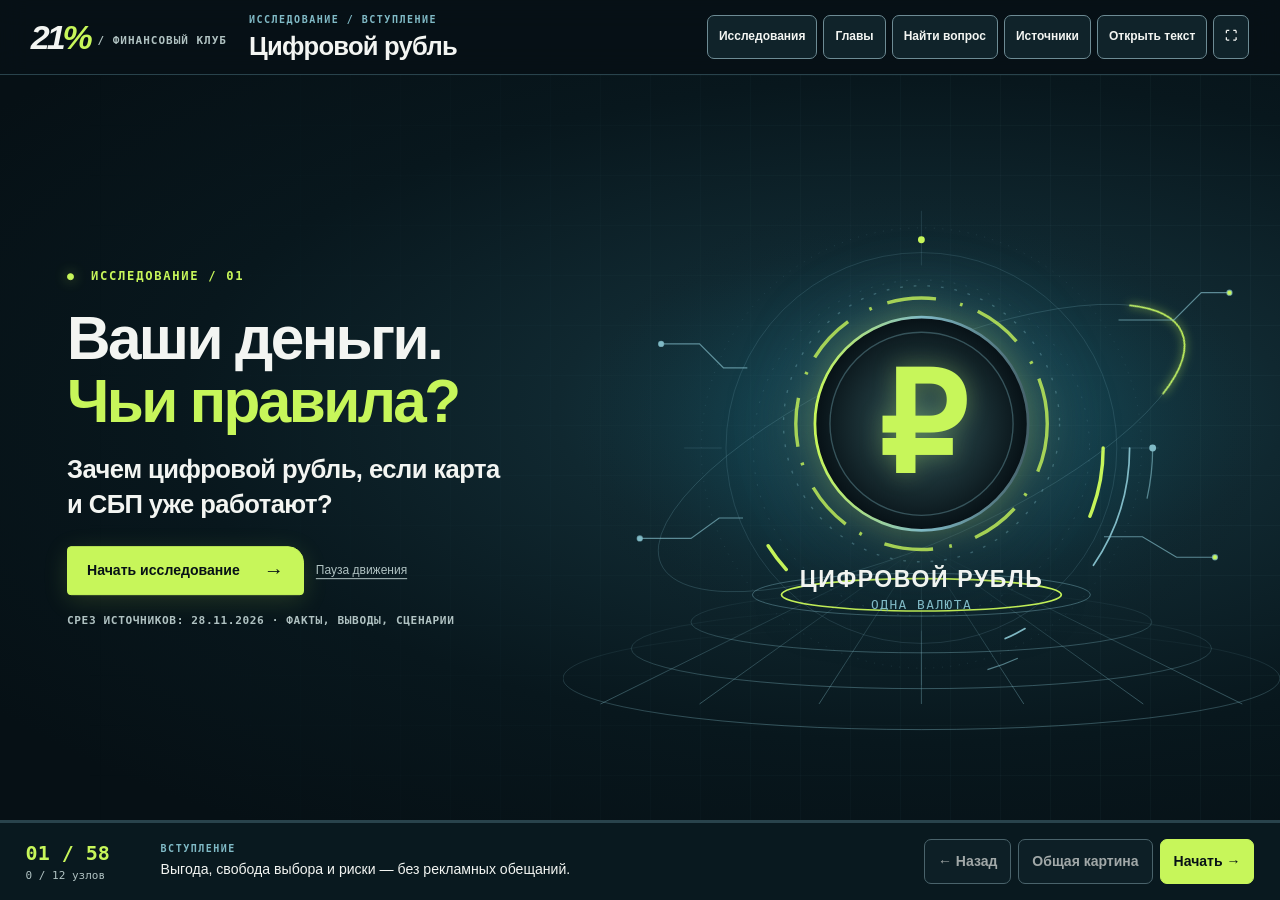
==== commit 58318244: "v0.0.23 — Сократил заголовок и убрал лишний блок" ====
--- a/docs/ruble/index.html
+++ b/docs/ruble/index.html
@@ -14,8 +14,7 @@
 <g class="opening-pulse" fill="none"><ellipse cx="420" cy="482" rx="164" ry="19" stroke="#c7f65a" stroke-width="2"/><ellipse cx="420" cy="482" rx="198" ry="25" stroke="#80bac6" stroke-opacity=".48"/></g>
 <g stroke="#80bac6" fill="none" stroke-width="1.4" stroke-opacity=".68"><path d="M115 188h45l28 28h28M651 160h65l32-32h33M90 416h60l33-24h28M634 414h45l40 24h45"/><circle cx="115" cy="188" r="3" fill="#80bac6"/><circle cx="781" cy="128" r="3" fill="#c7f65a"/><circle cx="90" cy="416" r="3" fill="#80bac6"/><circle cx="764" cy="438" r="3" fill="#c7f65a"/></g></svg></div><svg id="live-connections" class="live-connections" viewBox="0 0 1000 600" preserveAspectRatio="none" aria-hidden="true"><g class="live-grid"><ellipse cx="500" cy="300" rx="340" ry="204"/><ellipse cx="500" cy="300" rx="255" ry="153"/><ellipse cx="500" cy="300" rx="170" ry="102"/><path d="M500 0V600M0 300H1000"/></g><g id="live-edges"></g></svg><button id="live-core" class="live-core" type="button" aria-label="Вернуться к общей картине"><svg viewBox="0 0 220 220" aria-hidden="true"><defs><radialGradient id="live-core-gradient"><stop stop-color="#33575c"/><stop offset="1" stop-color="#071116"/></radialGradient><linearGradient id="live-rim"><stop stop-color="#c7f65a"/><stop offset=".5" stop-color="#80bac6"/><stop offset="1" stop-color="#45616a"/></linearGradient></defs><circle cx="110" cy="110" r="101" fill="none" stroke="#80bac6" stroke-opacity=".35" stroke-dasharray="2 8"/><circle class="live-spin" cx="110" cy="110" r="92" fill="none" stroke="#c7f65a" stroke-dasharray="36 18 2 12" stroke-opacity=".8"/><circle cx="110" cy="110" r="78" fill="url(#live-core-gradient)" stroke="url(#live-rim)" stroke-width="2"/><circle cx="110" cy="110" r="67" fill="none" stroke="#80bac6" stroke-opacity=".35"/><text x="110" y="146" text-anchor="middle" fill="#c7f65a" font-size="101" font-weight="800" font-family="Arial,sans-serif">₽</text></svg><span>ЦИФРОВОЙ РУБЛЬ</span><small>ОДНА ВАЛЮТА</small></button>
 <div id="live-nodes"><button type="button" class="live-node" data-route-index="0" style="--x:18%;--y:12%;--mx:25%;--my:25%" hidden><span class="live-glyph" aria-hidden="true">₽</span><span class="live-node-copy"><small>01 / СВЯЗЬ</small><strong>Суть</strong><span>Один номинал · три формы</span></span><i class="live-check" aria-hidden="true"></i></button><button type="button" class="live-node" data-route-index="1" style="--x:50%;--y:12%;--mx:75%;--my:25%" hidden><span class="live-glyph" aria-hidden="true">↗</span><span class="live-node-copy"><small>02 / СВЯЗЬ</small><strong>Развитие</strong><span>2023–2028 · сценарии</span></span><i class="live-check" aria-hidden="true"></i></button><button type="button" class="live-node" data-route-index="2" style="--x:82%;--y:12%;--mx:25%;--my:38%" hidden><span class="live-glyph" aria-hidden="true">⇄</span><span class="live-node-copy"><small>03 / СВЯЗЬ</small><strong>Альтернативы</strong><span>Карта · СБП · наличные</span></span><i class="live-check" aria-hidden="true"></i></button><button type="button" class="live-node" data-route-index="3" style="--x:12%;--y:33%;--mx:75%;--my:38%" hidden><span class="live-glyph" aria-hidden="true">▣</span><span class="live-node-copy"><small>04 / СВЯЗЬ</small><strong>Практика</strong><span>Открыть · оплатить · вернуть</span></span><i class="live-check" aria-hidden="true"></i></button><button type="button" class="live-node" data-route-index="4" style="--x:12%;--y:55%;--mx:25%;--my:51%" hidden><span class="live-glyph" aria-hidden="true">%</span><span class="live-node-copy"><small>05 / СВЯЗЬ</small><strong>Личная выгода</strong><span>Комиссии · кешбэк</span></span><i class="live-check" aria-hidden="true"></i></button><button type="button" class="live-node" data-route-index="5" style="--x:12%;--y:77%;--mx:75%;--my:51%" hidden><span class="live-glyph" aria-hidden="true">▥</span><span class="live-node-copy"><small>06 / СВЯЗЬ</small><strong>Бизнес</strong><span>Тарифы · окупаемость</span></span><i class="live-check" aria-hidden="true"></i></button><button type="button" class="live-node" data-route-index="6" style="--x:88%;--y:33%;--mx:25%;--my:64%" hidden><span class="live-glyph" aria-hidden="true">◎</span><span class="live-node-copy"><small>07 / СВЯЗЬ</small><strong>Государство</strong><span>Данные · банки · бюджет</span></span><i class="live-check" aria-hidden="true"></i></button><button type="button" class="live-node" data-route-index="7" style="--x:88%;--y:55%;--mx:75%;--my:64%" hidden><span class="live-glyph" aria-hidden="true">⌘</span><span class="live-node-copy"><small>08 / СВЯЗЬ</small><strong>Механизм</strong><span>Запрос · расчёт · сверка</span></span><i class="live-check" aria-hidden="true"></i></button><button type="button" class="live-node" data-route-index="8" style="--x:88%;--y:77%;--mx:25%;--my:77%" hidden><span class="live-glyph" aria-hidden="true">⌁</span><span class="live-node-copy"><small>09 / СВЯЗЬ</small><strong>Офлайн</strong><span>Связь · устройства</span></span><i class="live-check" aria-hidden="true"></i></button><button type="button" class="live-node" data-route-index="9" style="--x:18%;--y:92%;--mx:75%;--my:77%" hidden><span class="live-glyph" aria-hidden="true">+</span><span class="live-node-copy"><small>10 / СВЯЗЬ</small><strong>Доход</strong><span>Спрос · продукт · доход</span></span><i class="live-check" aria-hidden="true"></i></button><button type="button" class="live-node" data-route-index="10" style="--x:50%;--y:92%;--mx:25%;--my:90%" hidden><span class="live-glyph" aria-hidden="true">◇</span><span class="live-node-copy"><small>11 / СВЯЗЬ</small><strong>Риски</strong><span>Права · безопасность</span></span><i class="live-check" aria-hidden="true"></i></button><button type="button" class="live-node" data-route-index="11" style="--x:82%;--y:92%;--mx:75%;--my:90%" hidden><span class="live-glyph" aria-hidden="true">✓</span><span class="live-node-copy"><small>12 / СВЯЗЬ</small><strong>Мой план</strong><span>Собственное решение</span></span><i class="live-check" aria-hidden="true"></i></button></div></div>
-<section class="r-intro"><p class="eyebrow"><span class="signal-dot"></span> ИССЛЕДОВАНИЕ / 01</p><h1>Платёж тот же.<span> Что меняется за ним?</span></h1><p class="r-lead">Карта и СБП уже работают. Зачем нужен цифровой рубль?</p><p class="sub">Разберём, где находятся деньги, что меняет новая платёжная инфраструктура, кому она может быть выгодна и какие риски несёт. Сопоставим действующие правила и сценарии будущего. Вы сможете сами решить, нужен ли вам этот инструмент.</p><div class="opening-controls"><button type="button" class="opening-start" id="opening-start" hidden>Начать исследование <span aria-hidden="true">→</span></button><button type="button" class="opening-motion" id="opening-motion" aria-pressed="false" hidden>Пауза движения</button></div><p class="micro opening-date">Срез источников: 28.11.2026 · Факты, выводы, сценарии</p></section>
-<div class="live-intro-right" hidden><strong>Кому это выгодно?</strong><p>Вам <i></i> Бизнесу <i></i> Государству</p></div>
+<section class="r-intro"><p class="eyebrow"><span class="signal-dot"></span> ИССЛЕДОВАНИЕ / 01</p><h1><span class="opening-line">Ваши деньги.</span> <span class="opening-line">Чьи правила?</span></h1><p class="r-lead">Зачем цифровой рубль, если карта и СБП уже работают?</p><p class="sub">Разберём, где находятся деньги, что меняет новая платёжная инфраструктура, кому она может быть выгодна и какие риски несёт. Сопоставим действующие правила и сценарии будущего. Вы сможете сами решить, нужен ли вам этот инструмент.</p><div class="opening-controls"><button type="button" class="opening-start" id="opening-start" hidden>Начать исследование <span aria-hidden="true">→</span></button><button type="button" class="opening-motion" id="opening-motion" aria-pressed="false" hidden>Пауза движения</button></div><p class="micro opening-date">Срез источников: 28.11.2026 · Факты, выводы, сценарии</p></section>
 <div class="live-map-message" id="live-map-message" hidden></div>
 <div class="r-content live-content"><section class="r-chapter" id="essence" data-chapter="0" aria-labelledby="h-essence"><p class="eyebrow">01 / СУТЬ</p><h2 id="h-essence" tabindex="-1">Один рубль. Другая архитектура.</h2><p class="r-chapter-lead">Ваши 1 000 ₽ не меняют покупательную способность при обмене. Меняется место учёта и тот, чьим обязательством являются деньги.</p><div class="r-chain"><details class="r-step" open><summary><span class="step-index">01</span><span>Где находятся ваши деньги?</span></summary><div class="r-detail"><div class="money-forms"><div><strong>1 000 ₽</strong><span>Наличные</span><small>Банкнота у вас</small></div><i>=</i><div><strong>1 000 ₽</strong><span>Банковский счёт</span><small>Обязательство банка</small></div><i>=</i><div><strong>1 000 ₽</strong><span>Цифровой счёт</span><small>Обязательство ЦБ</small></div></div><p class="evidence"><b>Факт</b> Цифровой рубль — форма национальных денег, а юридически разновидность безналичных средств. Счёт находится на платформе Банка России. Это не криптовалюта и не инвестиция. <span class="refs"><a href="#source-1" aria-label="Источник 1">[1]</a> <a href="#source-18" aria-label="Источник 18">[18]</a></span></p></div></details><details class="r-step"><summary><span class="step-index">02</span><span>Что меняется при пополнении?</span></summary><div class="r-detail"><p>Если вы переводите 1 000 ₽ с банковского счёта в цифровой, остаток в банке уменьшается на 1 000 ₽, остаток на счёте ЦБ увеличивается на 1 000 ₽. Сумма не удваивается. Карта, QR и телефон — интерфейсы доступа, а не отдельные валюты.</p><p class="evidence analysis"><b>Вывод 21%</b> Суть проекта — новая инфраструктура расчётов, а не новый способ разбогатеть.</p></div></details></div><details class="r-question-branch" data-question-branch><summary><span>Вопросы по этой главе</span><span class="micro">2 ответов</span></summary><div class="r-question-list"><p class="fine">Раскройте интересующий вопрос. Ответы — часть общей презентации; основной маршрут можно продолжить в любой момент.</p><details class="faq-item" id="q-what" data-faq-item data-category="choice"><summary><span>Чем цифровой рубль отличается от денег в банковском приложении?</span></summary><div class="faq-answer"><p class="faq-short">Не курсом, а обязательством и платёжной инфраструктурой.</p><p>1000 ₽ в каждой форме равны по номиналу. Банковская карта открывает доступ к обычному счёту; цифровой счёт ведёт ЦБ, банк предоставляет интерфейс. Это не криптовалюта с плавающей стоимостью и не новый актив для инвестиций. Перемещение между формами не создаёт прибыли.</p><p class="faq-action"><b>Что делать вам:</b> Посмотрите, как меняются два остатка при переводе, в демонстрации.</p><p class="faq-cites"><b>Основание для включения темы:</b> <a href="#src-e1">Е1</a> · <a href="#src-city">74.ru</a><br><b>Проверка ответа:</b> <a href="#src-faq">ЦБ</a> · <a href="#src-open">ЦБ</a></p><div class="faq-links"><a href="#essence">Вернуться к цепочке ↑</a><a href="#q-what">Прямая ссылка ↗</a></div></div></details>
 <details class="faq-item" id="q-inflation" data-faq-item data-category="money"><summary><span>Будет ли цифровой рубль стоить больше или меньше обычного? Спасёт ли от инфляции?</span></summary><div class="faq-answer"><p class="faq-short">Нет: это один рубль, а не отдельная валюта.</p><p>Если цены выросли на 10%, то 1000 ₽ независимо от формы покупают примерно столько же, сколько 909,09 ₽ до роста (1000 / 1,10). Отдельного рыночного курса цифрового рубля нет. Для защиты покупательной способности важны доходность и риск выбранных активов, а не форма расчёта.</p><p class="faq-action"><b>Что делать вам:</b> Не покупайте токены или «цифровые рубли» по обещанному премиальному курсу.</p><p class="faq-cites"><b>Основание для включения темы:</b> <a href="#src-faq">ЦБ</a><br><b>Проверка ответа:</b> <a href="#src-faq">ЦБ</a></p><div class="faq-links"><a href="#essence">Вернуться к цепочке ↑</a><a href="#q-inflation">Прямая ссылка ↗</a></div></div></details></div></details></section><section class="r-chapter" id="future" data-chapter="1" aria-labelledby="h-future"><p class="eyebrow">02 / РАЗВИТИЕ</p><h2 id="h-future" tabindex="-1">Что уже появилось и куда всё движется</h2><p class="r-chapter-lead">Сначала отделите то, что работает сегодня, от того, что появится только после внедрения и испытаний.</p><div class="r-chain"><details class="r-step" open><summary><span class="step-index">01</span><span>2023–2028: этапы, которые влияют на вас</span></summary><div class="r-detail"><div class="timeline"><div><b>08.2023</b><span>Пилот с реальными средствами</span></div><div><b>01.09.2026</b><span>Крупнейшие банки; их торговые клиенты с выручкой свыше 120 млн ₽</span></div><div><b>01.01.2027</b><span>Тарифы бизнеса после льготного периода</span></div><div><b>01.09.2027</b><span>Банки с универсальной лицензией и соответствующие продавцы свыше 30 млн ₽</span></div><div><b>11.2027</b><span>Офлайн-пилот, а не массовый запуск</span></div><div><b>01.09.2028</b><span>Банки с базовой лицензией; следующий порог — от 20 млн ₽</span></div></div><p class="evidence"><b>Факт</b> Точные критерии зависят от договора, банка и выручки; для торговых точек с выручкой менее 5 млн ₽ и точек в местностях без интернета предусмотрены исключения. Использование гражданами добровольно. <span class="refs"><a href="#source-2" aria-label="Источник 2">[2]</a> <a href="#source-3" aria-label="Источник 3">[3]</a> <a href="#source-21" aria-label="Источник 21">[21]</a></span></p></div></details><details class="r-step"><summary><span class="step-index">02</span><span>Почему подключение не равно востребованности</span></summary><div class="r-detail"><p class="evidence"><b>Факт</b> На 12 октября 2026 представитель ЦБ сообщал о более 220 тыс. счетов (около 10 тыс. юридических лиц) и более 150 тыс. операций. Это накопленные показатели на конкретную дату, не активная месячная аудитория. <span class="refs"><a href="#source-22" aria-label="Источник 22">[22]</a></span></p><p class="evidence analysis"><b>Вывод 21%</b> Количество созданных кошельков может расти из-за доступности и интереса, не создавая привычки платить. Следите за активными пользователями, повторными платежами, долей торгового оборота и долей добровольных подключений.</p></div></details><details class="r-step"><summary><span class="step-index">03</span><span>Три возможных будущих рынка</span></summary><div class="r-detail"><p class="evidence scenario"><b>Сценарий / допущение</b> 1. Инфраструктурный сценарий: бизнес и бюджет используют расчёты, гражданин продолжает платить картой и СБП. 2. Сценарий дополнительной пользы: массовые офлайн-платежи и безопасные сделки дают уникальные функции. 3. Сценарий усиленной централизации: новые требования к выплатам или доступу повышают зависимость от платформы. Последний сценарий не является утверждённым законом.</p><p>Смотрите на фактические правила, публичные метрики и условия конкретных продуктов, а не на заявления о неизбежной замене наличных.</p></div></details><details class="r-step"><summary><span class="step-index">04</span><span>Зарубежный опыт: почему нет единственного пути</span></summary><div class="r-detail"><div class="table-wrap"><table><thead><tr><th scope="col">Проект</th><th scope="col">Урок</th></tr></thead><tbody><tr><th scope="row">Нигерия / eNaira</th><td>МВФ зафиксировал ограниченное принятие спустя год. Запуск сам по себе не создаёт спрос.</td></tr><tr><th scope="row">Цифровой евро</th><td>ЕЦБ ориентируется на возможный выпуск в 2029 году при выполнении законодательных условий; офлайн и приватность в проекте.</td></tr><tr><th scope="row">Другие страны</th><td>Atlantic Council отмечает снижение приоритета розничных CBDC в Канаде, Австралии и Норвегии.</td></tr></tbody></table></div><p>Эти примеры не предсказывают российский результат, но показывают значение доверия и сравнительной выгоды. <span class="refs"><a href="#source-13" aria-label="Источник 13">[13]</a> <a href="#source-16" aria-label="Источник 16">[16]</a> <a href="#source-17" aria-label="Источник 17">[17]</a></span></p></div></details><details class="r-step"><summary><span class="step-index">05</span><span>Что показывают опросы граждан</span></summary><div class="r-detail"><section class="faq-evidence embedded-evidence" id="evidence" aria-labelledby="evidence-title"><p class="eyebrow">02 / РЕАЛЬНЫЕ ОПАСЕНИЯ</p><h2 id="evidence-title">Почему люди сомневаются</h2><p>MAR CONSULT, сентябрь 2026: 1 200 респондентов 18–65 лет по всем федеральным округам. <a href="#src-mar">Источник и методика ↗</a></p><div class="faq-bars"><div><div class="faq-bar-label"><span>Сохранность средств при техническом сбое</span><strong>41%</strong></div><div class="faq-bar-track" aria-hidden="true"><i style="width:41%"></i></div></div><div><div class="faq-bar-label"><span>Привычка к карте и наличным</span><strong>39%</strong></div><div class="faq-bar-track" aria-hidden="true"><i style="width:39%"></i></div></div><div><div class="faq-bar-label"><span>Недоверие к контролю расходов</span><strong>37%</strong></div><div class="faq-bar-track" aria-hidden="true"><i style="width:37%"></i></div></div><div><div class="faq-bar-label"><span>Мошенничество и кража доступа</span><strong>30%</strong></div><div class="faq-bar-track" aria-hidden="true"><i style="width:30%"></i></div></div><div><div class="faq-bar-label"><span>Нет бонусов и процентов</span><strong>24%</strong></div><div class="faq-bar-track" aria-hidden="true"><i style="width:24%"></i></div></div><div><div class="faq-bar-label"><span>Сложность QR</span><strong>13%</strong></div><div class="faq-bar-track" aria-hidden="true"><i style="width:13%"></i></div></div></div><p class="sub">В октябрьском опросе той же компании 78% не замечали предложение оплаты цифровыми рублями (39% не видели, 39% не обращали внимания). Вывод 21%: доступность и открытие счёта ещё не доказывают личную пользу или массовый спрос. <a href="#src-mar2">Источник ↗</a></p></section></div></details></div><details class="r-question-branch" data-question-branch><summary><span>Вопросы по этой главе</span><span class="micro">7 ответов</span></summary><div class="r-question-list"><p class="fine">Раскройте интересующий вопрос. Ответы — часть общей презентации; основной маршрут можно продолжить в любой момент.</p><details class="faq-item" id="q-mandatory" data-faq-item data-category="choice"><summary><span>Меня заставят перейти на цифровой рубль?</span></summary><div class="faq-answer"><p class="faq-short">По действующим правилам для граждан открытие счёта и использование добровольны.</p><p>Обязанность банков предоставить доступ и определённых продавцов принимать новый способ оплаты не равна обязанности покупателя им пользоваться. Будущие поправки нельзя исключить, но утверждение о сегодняшнем принудительном переходе не подтверждается.</p><p class="faq-action"><b>Что делать вам:</b> Если не хотите пользоваться — не открывайте счёт. Проверяйте новые законы, а не пересылки в чатах.</p><p class="faq-cites"><b>Основание для включения темы:</b> <a href="#src-rbc">РБК</a> · <a href="#src-habr">Хабр</a> · <a href="#src-city">74.ru</a><br><b>Проверка ответа:</b> <a href="#src-faq">ЦБ</a> · <a href="#src-qr">ЦБ</a></p><p class="evidence analysis"><b>Сопоставление обсуждений</b> На Reddit обсуждают не только формальную добровольность, но и фактическую доступность альтернатив: закрытие банкоматов или снижение числа точек приёма наличных. Для России это сценарий, а не установленный факт. <a href="#src-reddit-public">Reddit</a> · <a href="#src-faq">ЦБ</a></p><div class="faq-links"><a href="#future">Вернуться к цепочке ↑</a><a href="#q-mandatory">Прямая ссылка ↗</a></div></div></details>
--- a/docs/ruble/opening.css
+++ b/docs/ruble/opening.css
@@ -28,12 +28,20 @@
 .opening-start:hover{transform:translateY(-2px);box-shadow:0 7px 30px #c7f65a45}.opening-start span{font-size:20px;line-height:1}
 .opening-motion{min-height:44px;padding:8px 0;border:0;background:transparent;color:var(--muted);text-decoration:underline;text-underline-offset:4px;font-size:12px}
 .live-stage[data-mode=start] .opening-date{font-size:clamp(9px,.8vw,12px);color:var(--muted);line-height:1.45;letter-spacing:.055em;margin:clamp(12px,2vh,20px) 0 0}
-.live-ready .live-stage[data-mode=start] .live-intro-right{top:auto;bottom:5%;left:49%;right:auto;width:46%;text-align:center;pointer-events:none}
-.live-stage[data-mode=start] .live-intro-right strong{font-size:clamp(18px,2.25vw,35px);line-height:1.1;color:var(--paper);font-weight:720;letter-spacing:-.03em;margin:0 0 6px}
-.live-ready .live-stage[data-mode=start] .live-intro-right p{display:flex;justify-content:center;align-items:center;gap:12px;flex-wrap:wrap;margin:0;color:var(--cyan);font-size:clamp(11px,1.12vw,16px);font-weight:600}
-.live-intro-right i{display:inline-block;width:3px;height:3px;border-radius:50%;background:var(--signal)}
 .live-stage[data-mode=start][data-opening-paused=true] :is(.opening-ring,.opening-travel,.opening-pulse,.live-spin){animation-play-state:paused!important}
-.live-stage-reading .opening-controls{display:none!important}.live-stage-reading .live-intro-right p{display:block}.live-stage-reading .live-intro-right i{margin:0 6px}
-@media(min-width:761px) and (max-height:650px){.live-ready .live-stage[data-mode=start] .r-intro h1{font-size:clamp(30px,min(4.5vw,8.4vh),65px)}.live-ready .live-stage[data-mode=start] .r-intro .r-lead{font-size:clamp(14px,1.7vw,21px);margin-bottom:10px}.live-stage[data-mode=start] .r-intro .eyebrow{margin-bottom:9px}.live-ready .live-stage[data-mode=start] .r-intro h1{margin-bottom:10px}.opening-start{padding:8px 12px}.live-stage[data-mode=start] .opening-date{margin-top:7px}.live-ready .live-stage[data-mode=start] .live-core{width:clamp(150px,min(24vw,41vh),300px);top:45%}.live-stage[data-mode=start] .live-intro-right strong{font-size:clamp(16px,2vw,26px)}}
-@media(max-width:760px){.live-ready .live-stage[data-mode=start] .live-world{height:clamp(215px,36vh,300px);min-height:0}.live-stage[data-mode=start] .opening-field{left:0;width:100%}.live-ready .live-stage[data-mode=start] .live-core{left:50%;top:50%;width:clamp(145px,43vw,200px)}.live-ready .live-stage[data-mode=start] .r-intro{position:relative;left:auto;top:auto;width:auto;transform:none;padding:12px 20px 20px}.live-ready .live-stage[data-mode=start] .r-intro h1{font-size:clamp(34px,8.2vw,56px);text-wrap:balance;max-width:15ch}.live-ready .live-stage[data-mode=start] .r-intro .r-lead{font-size:18px;max-width:32ch}.live-ready .live-stage[data-mode=start] .live-intro-right{display:none}.opening-controls{gap:9px!important}.opening-start{padding:10px 12px;gap:12px}.opening-date{margin-top:10px!important}}
+.live-stage-reading .opening-controls{display:none!important}
+@media(min-width:761px) and (max-height:650px){.live-ready .live-stage[data-mode=start] .r-intro h1{font-size:clamp(30px,min(4.5vw,8.4vh),65px)}.live-ready .live-stage[data-mode=start] .r-intro .r-lead{font-size:clamp(14px,1.7vw,21px);margin-bottom:10px}.live-stage[data-mode=start] .r-intro .eyebrow{margin-bottom:9px}.live-ready .live-stage[data-mode=start] .r-intro h1{margin-bottom:10px}.opening-start{padding:8px 12px}.live-stage[data-mode=start] .opening-date{margin-top:7px}.live-ready .live-stage[data-mode=start] .live-core{width:clamp(150px,min(24vw,41vh),300px);top:45%}}
+@media(max-width:760px){.live-ready .live-stage[data-mode=start] .live-world{height:clamp(215px,36vh,300px);min-height:0}.live-stage[data-mode=start] .opening-field{left:0;width:100%}.live-ready .live-stage[data-mode=start] .live-core{left:50%;top:50%;width:clamp(145px,43vw,200px)}.live-ready .live-stage[data-mode=start] .r-intro{position:relative;left:auto;top:auto;width:auto;transform:none;padding:12px 20px 20px}.live-ready .live-stage[data-mode=start] .r-intro h1{font-size:clamp(34px,8.2vw,56px);text-wrap:balance;max-width:15ch}.live-ready .live-stage[data-mode=start] .r-intro .r-lead{font-size:18px;max-width:32ch}.opening-controls{gap:9px!important}.opening-start{padding:10px 12px;gap:12px}.opening-date{margin-top:10px!important}}
 @media(prefers-reduced-motion:reduce){.opening-ring,.opening-travel,.opening-pulse,.live-stage[data-mode=start] .live-spin{animation:none!important}.opening-start{transition:none!important}}
+
+/* Две смысловые строки: размер зависит от реальной ширины текстовой области. */
+.live-ready .live-stage[data-mode=start] .r-intro{container-type:inline-size}
+.live-ready .live-stage[data-mode=start] .r-intro h1{font-size:clamp(28px,min(11.6cqw,10.4vh),90px);line-height:1.04;letter-spacing:-.043em;font-weight:800;text-wrap:initial;max-width:none}
+.live-stage[data-mode=start] .r-intro h1 .opening-line{display:block;white-space:nowrap;line-height:inherit}
+.live-stage[data-mode=start] .r-intro h1 .opening-line:first-child,.live-stage-reading .opening-line:first-child{color:var(--paper)}
+.live-stage[data-mode=start] .r-intro h1 .opening-line:last-child{color:var(--signal)}
+.live-ready .live-stage[data-mode=start] .r-intro .r-lead{font-size:clamp(17px,2vw,29px);font-weight:600;line-height:1.38;max-width:31ch}
+.live-stage[data-mode=start] .opening-date{font-size:clamp(10px,.87vw,13px)}
+.live-stage-reading .opening-line{display:block}
+@media(min-width:761px) and (max-height:650px){.live-ready .live-stage[data-mode=start] .r-intro h1{font-size:clamp(26px,min(11.6cqw,9.3vh),75px)}.live-ready .live-stage[data-mode=start] .r-intro .r-lead{font-size:clamp(15px,1.9vw,22px)}.live-ready .live-stage[data-mode=start] .live-core{top:50%}}
+@media(max-width:760px){.live-ready .live-stage[data-mode=start] .r-intro h1{font-size:clamp(25px,11.6cqw,65px)}.live-ready .live-stage[data-mode=start] .r-intro .r-lead{font-size:clamp(17px,4.4vw,23px)}}
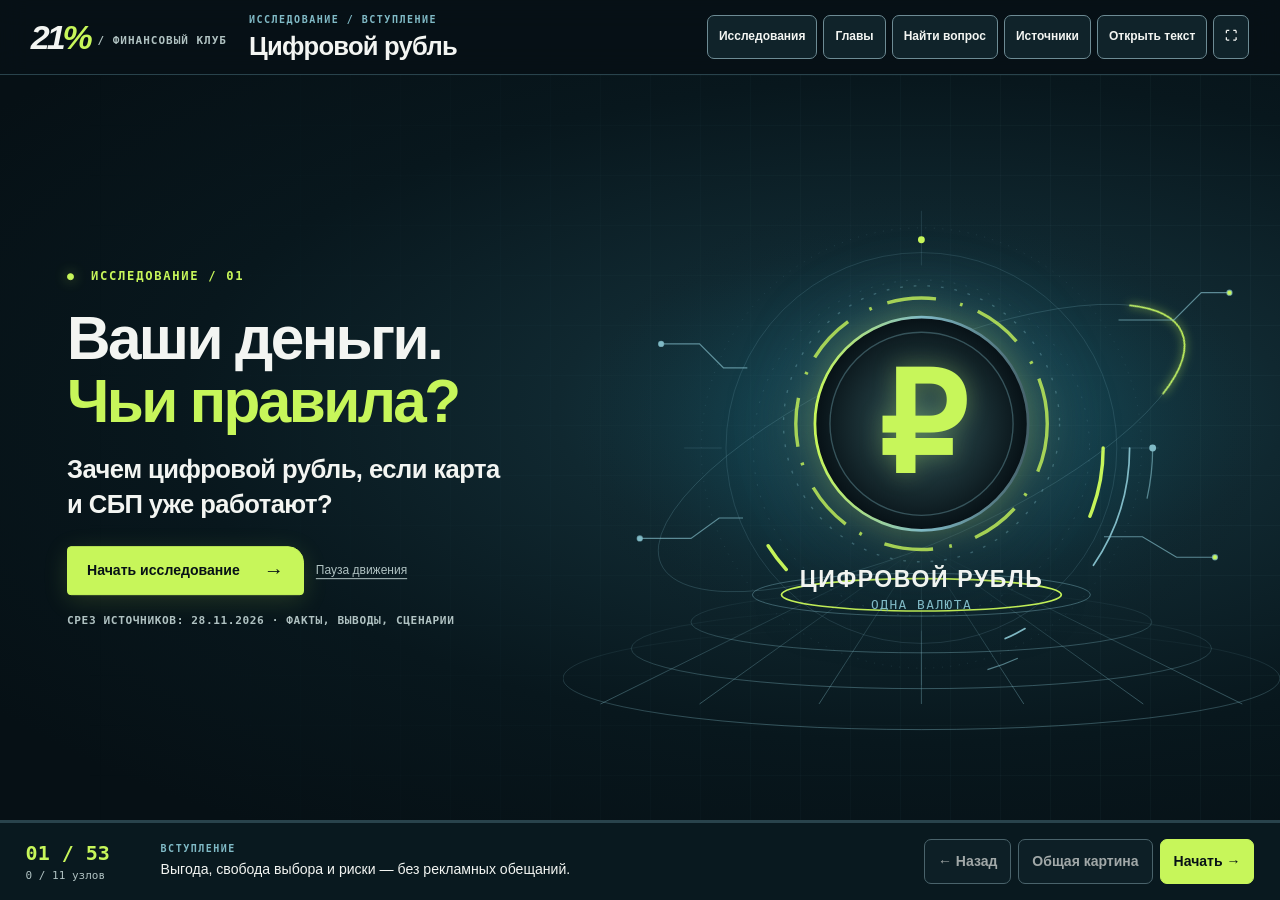
==== commit 99a54bc7: "v0.0.28 — Уточнил тарифы и риски цифрового рубля" ====
--- a/docs/ruble/index.html
+++ b/docs/ruble/index.html
@@ -13,53 +13,53 @@
 <g fill="none" stroke="url(#opening-floor)" stroke-width="1"><path d="M420 424L44 610M420 424L160 610M420 424L300 610M420 424V610M420 424L540 610M420 424L680 610M420 424L796 610"/><ellipse cx="420" cy="514" rx="270" ry="36"/><ellipse cx="420" cy="545" rx="340" ry="47"/><ellipse cx="420" cy="580" rx="420" ry="60"/></g>
 <g class="opening-pulse" fill="none"><ellipse cx="420" cy="482" rx="164" ry="19" stroke="#c7f65a" stroke-width="2"/><ellipse cx="420" cy="482" rx="198" ry="25" stroke="#80bac6" stroke-opacity=".48"/></g>
 <g stroke="#80bac6" fill="none" stroke-width="1.4" stroke-opacity=".68"><path d="M115 188h45l28 28h28M651 160h65l32-32h33M90 416h60l33-24h28M634 414h45l40 24h45"/><circle cx="115" cy="188" r="3" fill="#80bac6"/><circle cx="781" cy="128" r="3" fill="#c7f65a"/><circle cx="90" cy="416" r="3" fill="#80bac6"/><circle cx="764" cy="438" r="3" fill="#c7f65a"/></g></svg></div><svg id="live-connections" class="live-connections" viewBox="0 0 1000 600" preserveAspectRatio="none" aria-hidden="true"><g class="live-grid"><ellipse cx="500" cy="300" rx="340" ry="204"/><ellipse cx="500" cy="300" rx="255" ry="153"/><ellipse cx="500" cy="300" rx="170" ry="102"/><path d="M500 0V600M0 300H1000"/></g><g id="live-edges"></g></svg><button id="live-core" class="live-core" type="button" aria-label="Вернуться к общей картине"><svg viewBox="0 0 220 220" aria-hidden="true"><defs><radialGradient id="live-core-gradient"><stop stop-color="#33575c"/><stop offset="1" stop-color="#071116"/></radialGradient><linearGradient id="live-rim"><stop stop-color="#c7f65a"/><stop offset=".5" stop-color="#80bac6"/><stop offset="1" stop-color="#45616a"/></linearGradient></defs><circle cx="110" cy="110" r="101" fill="none" stroke="#80bac6" stroke-opacity=".35" stroke-dasharray="2 8"/><circle class="live-spin" cx="110" cy="110" r="92" fill="none" stroke="#c7f65a" stroke-dasharray="36 18 2 12" stroke-opacity=".8"/><circle cx="110" cy="110" r="78" fill="url(#live-core-gradient)" stroke="url(#live-rim)" stroke-width="2"/><circle cx="110" cy="110" r="67" fill="none" stroke="#80bac6" stroke-opacity=".35"/><text x="110" y="146" text-anchor="middle" fill="#c7f65a" font-size="101" font-weight="800" font-family="Arial,sans-serif">₽</text></svg><span>ЦИФРОВОЙ РУБЛЬ</span><small>ОДНА ВАЛЮТА</small></button>
-<div id="live-nodes"><button type="button" class="live-node" data-route-index="0" style="--x:18%;--y:12%;--mx:25%;--my:25%" hidden><span class="live-glyph" aria-hidden="true">₽</span><span class="live-node-copy"><small>01 / СВЯЗЬ</small><strong>Суть</strong><span>Один номинал · три формы</span></span><i class="live-check" aria-hidden="true"></i></button><button type="button" class="live-node" data-route-index="1" style="--x:50%;--y:12%;--mx:75%;--my:25%" hidden><span class="live-glyph" aria-hidden="true">↗</span><span class="live-node-copy"><small>02 / СВЯЗЬ</small><strong>Развитие</strong><span>2023–2028 · сценарии</span></span><i class="live-check" aria-hidden="true"></i></button><button type="button" class="live-node" data-route-index="2" style="--x:82%;--y:12%;--mx:25%;--my:38%" hidden><span class="live-glyph" aria-hidden="true">⇄</span><span class="live-node-copy"><small>03 / СВЯЗЬ</small><strong>Альтернативы</strong><span>Карта · СБП · наличные</span></span><i class="live-check" aria-hidden="true"></i></button><button type="button" class="live-node" data-route-index="3" style="--x:12%;--y:33%;--mx:75%;--my:38%" hidden><span class="live-glyph" aria-hidden="true">▣</span><span class="live-node-copy"><small>04 / СВЯЗЬ</small><strong>Практика</strong><span>Открыть · оплатить · вернуть</span></span><i class="live-check" aria-hidden="true"></i></button><button type="button" class="live-node" data-route-index="4" style="--x:12%;--y:55%;--mx:25%;--my:51%" hidden><span class="live-glyph" aria-hidden="true">%</span><span class="live-node-copy"><small>05 / СВЯЗЬ</small><strong>Личная выгода</strong><span>Комиссии · кешбэк</span></span><i class="live-check" aria-hidden="true"></i></button><button type="button" class="live-node" data-route-index="5" style="--x:12%;--y:77%;--mx:75%;--my:51%" hidden><span class="live-glyph" aria-hidden="true">▥</span><span class="live-node-copy"><small>06 / СВЯЗЬ</small><strong>Бизнес</strong><span>Тарифы · окупаемость</span></span><i class="live-check" aria-hidden="true"></i></button><button type="button" class="live-node" data-route-index="6" style="--x:88%;--y:33%;--mx:25%;--my:64%" hidden><span class="live-glyph" aria-hidden="true">◎</span><span class="live-node-copy"><small>07 / СВЯЗЬ</small><strong>Государство</strong><span>Данные · банки · бюджет</span></span><i class="live-check" aria-hidden="true"></i></button><button type="button" class="live-node" data-route-index="7" style="--x:88%;--y:55%;--mx:75%;--my:64%" hidden><span class="live-glyph" aria-hidden="true">⌘</span><span class="live-node-copy"><small>08 / СВЯЗЬ</small><strong>Механизм</strong><span>Запрос · расчёт · сверка</span></span><i class="live-check" aria-hidden="true"></i></button><button type="button" class="live-node" data-route-index="8" style="--x:88%;--y:77%;--mx:25%;--my:77%" hidden><span class="live-glyph" aria-hidden="true">⌁</span><span class="live-node-copy"><small>09 / СВЯЗЬ</small><strong>Офлайн</strong><span>Связь · устройства</span></span><i class="live-check" aria-hidden="true"></i></button><button type="button" class="live-node" data-route-index="9" style="--x:18%;--y:92%;--mx:75%;--my:77%" hidden><span class="live-glyph" aria-hidden="true">+</span><span class="live-node-copy"><small>10 / СВЯЗЬ</small><strong>Доход</strong><span>Спрос · продукт · доход</span></span><i class="live-check" aria-hidden="true"></i></button><button type="button" class="live-node" data-route-index="10" style="--x:50%;--y:92%;--mx:25%;--my:90%" hidden><span class="live-glyph" aria-hidden="true">◇</span><span class="live-node-copy"><small>11 / СВЯЗЬ</small><strong>Риски</strong><span>Права · безопасность</span></span><i class="live-check" aria-hidden="true"></i></button><button type="button" class="live-node" data-route-index="11" style="--x:82%;--y:92%;--mx:75%;--my:90%" hidden><span class="live-glyph" aria-hidden="true">✓</span><span class="live-node-copy"><small>12 / СВЯЗЬ</small><strong>Мой план</strong><span>Собственное решение</span></span><i class="live-check" aria-hidden="true"></i></button></div></div>
+<div id="live-nodes"><button type="button" class="live-node" data-route-index="0" style="--x:18%;--y:12%;--mx:25%;--my:25%" hidden><span class="live-glyph" aria-hidden="true">₽</span><span class="live-node-copy"><small>01 / СВЯЗЬ</small><strong>Суть</strong><span>Три формы рубля</span></span><i class="live-check" aria-hidden="true"></i></button><button type="button" class="live-node" data-route-index="1" style="--x:50%;--y:12%;--mx:75%;--my:25%" hidden><span class="live-glyph" aria-hidden="true">↗</span><span class="live-node-copy"><small>02 / СВЯЗЬ</small><strong>Развитие</strong><span>2023–2028 · сценарии</span></span><i class="live-check" aria-hidden="true"></i></button><button type="button" class="live-node" data-route-index="2" style="--x:82%;--y:12%;--mx:25%;--my:38%" hidden><span class="live-glyph" aria-hidden="true">⇄</span><span class="live-node-copy"><small>03 / СВЯЗЬ</small><strong>Альтернативы</strong><span>Карта · СБП · наличные</span></span><i class="live-check" aria-hidden="true"></i></button><button type="button" class="live-node" data-route-index="3" style="--x:12%;--y:33%;--mx:75%;--my:38%" hidden><span class="live-glyph" aria-hidden="true">▣</span><span class="live-node-copy"><small>04 / СВЯЗЬ</small><strong>Практика</strong><span>Открыть · оплатить · вернуть</span></span><i class="live-check" aria-hidden="true"></i></button><button type="button" class="live-node" data-route-index="4" style="--x:12%;--y:55%;--mx:25%;--my:51%" hidden><span class="live-glyph" aria-hidden="true">%</span><span class="live-node-copy"><small>05 / СВЯЗЬ</small><strong>Личная выгода</strong><span>Комиссии · кешбэк</span></span><i class="live-check" aria-hidden="true"></i></button><button type="button" class="live-node" data-route-index="5" style="--x:12%;--y:77%;--mx:75%;--my:51%" hidden><span class="live-glyph" aria-hidden="true">▥</span><span class="live-node-copy"><small>06 / СВЯЗЬ</small><strong>Бизнес</strong><span>Тарифы · окупаемость</span></span><i class="live-check" aria-hidden="true"></i></button><button type="button" class="live-node" data-route-index="6" style="--x:88%;--y:33%;--mx:25%;--my:64%" hidden><span class="live-glyph" aria-hidden="true">◎</span><span class="live-node-copy"><small>07 / СВЯЗЬ</small><strong>Государство</strong><span>Данные · банки · бюджет</span></span><i class="live-check" aria-hidden="true"></i></button><button type="button" class="live-node" data-route-index="7" style="--x:88%;--y:55%;--mx:75%;--my:64%" hidden><span class="live-glyph" aria-hidden="true">⌘</span><span class="live-node-copy"><small>08 / СВЯЗЬ</small><strong>Механизм</strong><span>Запрос · расчёт · сверка</span></span><i class="live-check" aria-hidden="true"></i></button><button type="button" class="live-node" data-route-index="8" style="--x:88%;--y:77%;--mx:25%;--my:77%" hidden><span class="live-glyph" aria-hidden="true">⌁</span><span class="live-node-copy"><small>09 / СВЯЗЬ</small><strong>Офлайн</strong><span>Связь · устройства</span></span><i class="live-check" aria-hidden="true"></i></button><button type="button" class="live-node" data-route-index="9" style="--x:32%;--y:92%;--mx:75%;--my:77%" hidden><span class="live-glyph" aria-hidden="true">◇</span><span class="live-node-copy"><small>10 / СВЯЗЬ</small><strong>Риски</strong><span>Права · безопасность</span></span><i class="live-check" aria-hidden="true"></i></button><button type="button" class="live-node" data-route-index="10" style="--x:68%;--y:92%;--mx:50%;--my:90%" hidden><span class="live-glyph" aria-hidden="true">✓</span><span class="live-node-copy"><small>11 / СВЯЗЬ</small><strong>Мой план</strong><span>Собственное решение</span></span><i class="live-check" aria-hidden="true"></i></button></div></div>
 <section class="r-intro"><p class="eyebrow"><span class="signal-dot"></span> ИССЛЕДОВАНИЕ / 01</p><h1><span class="opening-line">Ваши деньги.</span> <span class="opening-line">Чьи правила?</span></h1><p class="r-lead">Зачем цифровой рубль, если карта и СБП уже работают?</p><p class="sub">Разберём, где находятся деньги, что меняет новая платёжная инфраструктура, кому она может быть выгодна и какие риски несёт. Сопоставим действующие правила и сценарии будущего. Вы сможете сами решить, нужен ли вам этот инструмент.</p><div class="opening-controls"><button type="button" class="opening-start" id="opening-start" hidden>Начать исследование <span aria-hidden="true">→</span></button><button type="button" class="opening-motion" id="opening-motion" aria-pressed="false" hidden>Пауза движения</button></div><p class="micro opening-date">Срез источников: 28.11.2026 · Факты, выводы, сценарии</p></section>
 <div class="live-map-message" id="live-map-message" hidden></div>
-<div class="r-content live-content"><section class="r-chapter" id="essence" data-chapter="0" aria-labelledby="h-essence"><p class="eyebrow">01 / СУТЬ</p><h2 id="h-essence" tabindex="-1">Один рубль. Другая архитектура.</h2><p class="r-chapter-lead">Ваши 1 000 ₽ не меняют покупательную способность при обмене. Меняется место учёта и тот, чьим обязательством являются деньги.</p><div class="r-chain"><details class="r-step" open><summary><span class="step-index">01</span><span>Где находятся ваши деньги?</span></summary><div class="r-detail"><div class="money-forms"><div><strong>1 000 ₽</strong><span>Наличные</span><small>Банкнота у вас</small></div><i>=</i><div><strong>1 000 ₽</strong><span>Банковский счёт</span><small>Обязательство банка</small></div><i>=</i><div><strong>1 000 ₽</strong><span>Цифровой счёт</span><small>Обязательство ЦБ</small></div></div><p class="evidence"><b>Факт</b> Цифровой рубль — форма национальных денег, а юридически разновидность безналичных средств. Счёт находится на платформе Банка России. Это не криптовалюта и не инвестиция. <span class="refs"><a href="#source-1" aria-label="Источник 1">[1]</a> <a href="#source-18" aria-label="Источник 18">[18]</a></span></p></div></details><details class="r-step"><summary><span class="step-index">02</span><span>Что меняется при пополнении?</span></summary><div class="r-detail"><p>Если вы переводите 1 000 ₽ с банковского счёта в цифровой, остаток в банке уменьшается на 1 000 ₽, остаток на счёте ЦБ увеличивается на 1 000 ₽. Сумма не удваивается. Карта, QR и телефон — интерфейсы доступа, а не отдельные валюты.</p><p class="evidence analysis"><b>Вывод 21%</b> Суть проекта — новая инфраструктура расчётов, а не новый способ разбогатеть.</p></div></details></div><details class="r-question-branch" data-question-branch><summary><span>Вопросы по этой главе</span><span class="micro">2 ответов</span></summary><div class="r-question-list"><p class="fine">Раскройте интересующий вопрос. Ответы — часть общей презентации; основной маршрут можно продолжить в любой момент.</p><details class="faq-item" id="q-what" data-faq-item data-category="choice"><summary><span>Чем цифровой рубль отличается от денег в банковском приложении?</span></summary><div class="faq-answer"><p class="faq-short">Не курсом, а обязательством и платёжной инфраструктурой.</p><p>1000 ₽ в каждой форме равны по номиналу. Банковская карта открывает доступ к обычному счёту; цифровой счёт ведёт ЦБ, банк предоставляет интерфейс. Это не криптовалюта с плавающей стоимостью и не новый актив для инвестиций. Перемещение между формами не создаёт прибыли.</p><p class="faq-action"><b>Что делать вам:</b> Посмотрите, как меняются два остатка при переводе, в демонстрации.</p><p class="faq-cites"><b>Основание для включения темы:</b> <a href="#src-e1">Е1</a> · <a href="#src-city">74.ru</a><br><b>Проверка ответа:</b> <a href="#src-faq">ЦБ</a> · <a href="#src-open">ЦБ</a></p><div class="faq-links"><a href="#essence">Вернуться к цепочке ↑</a><a href="#q-what">Прямая ссылка ↗</a></div></div></details>
-<details class="faq-item" id="q-inflation" data-faq-item data-category="money"><summary><span>Будет ли цифровой рубль стоить больше или меньше обычного? Спасёт ли от инфляции?</span></summary><div class="faq-answer"><p class="faq-short">Нет: это один рубль, а не отдельная валюта.</p><p>Если цены выросли на 10%, то 1000 ₽ независимо от формы покупают примерно столько же, сколько 909,09 ₽ до роста (1000 / 1,10). Отдельного рыночного курса цифрового рубля нет. Для защиты покупательной способности важны доходность и риск выбранных активов, а не форма расчёта.</p><p class="faq-action"><b>Что делать вам:</b> Не покупайте токены или «цифровые рубли» по обещанному премиальному курсу.</p><p class="faq-cites"><b>Основание для включения темы:</b> <a href="#src-faq">ЦБ</a><br><b>Проверка ответа:</b> <a href="#src-faq">ЦБ</a></p><div class="faq-links"><a href="#essence">Вернуться к цепочке ↑</a><a href="#q-inflation">Прямая ссылка ↗</a></div></div></details></div></details></section><section class="r-chapter" id="future" data-chapter="1" aria-labelledby="h-future"><p class="eyebrow">02 / РАЗВИТИЕ</p><h2 id="h-future" tabindex="-1">Что уже появилось и куда всё движется</h2><p class="r-chapter-lead">Сначала отделите то, что работает сегодня, от того, что появится только после внедрения и испытаний.</p><div class="r-chain"><details class="r-step" open><summary><span class="step-index">01</span><span>2023–2028: этапы, которые влияют на вас</span></summary><div class="r-detail"><div class="timeline"><div><b>08.2023</b><span>Пилот с реальными средствами</span></div><div><b>01.09.2026</b><span>Крупнейшие банки; их торговые клиенты с выручкой свыше 120 млн ₽</span></div><div><b>01.01.2027</b><span>Тарифы бизнеса после льготного периода</span></div><div><b>01.09.2027</b><span>Банки с универсальной лицензией и соответствующие продавцы свыше 30 млн ₽</span></div><div><b>11.2027</b><span>Офлайн-пилот, а не массовый запуск</span></div><div><b>01.09.2028</b><span>Банки с базовой лицензией; следующий порог — от 20 млн ₽</span></div></div><p class="evidence"><b>Факт</b> Точные критерии зависят от договора, банка и выручки; для торговых точек с выручкой менее 5 млн ₽ и точек в местностях без интернета предусмотрены исключения. Использование гражданами добровольно. <span class="refs"><a href="#source-2" aria-label="Источник 2">[2]</a> <a href="#source-3" aria-label="Источник 3">[3]</a> <a href="#source-21" aria-label="Источник 21">[21]</a></span></p></div></details><details class="r-step"><summary><span class="step-index">02</span><span>Почему подключение не равно востребованности</span></summary><div class="r-detail"><p class="evidence"><b>Факт</b> На 12 октября 2026 представитель ЦБ сообщал о более 220 тыс. счетов (около 10 тыс. юридических лиц) и более 150 тыс. операций. Это накопленные показатели на конкретную дату, не активная месячная аудитория. <span class="refs"><a href="#source-22" aria-label="Источник 22">[22]</a></span></p><p class="evidence analysis"><b>Вывод 21%</b> Количество созданных кошельков может расти из-за доступности и интереса, не создавая привычки платить. Следите за активными пользователями, повторными платежами, долей торгового оборота и долей добровольных подключений.</p></div></details><details class="r-step"><summary><span class="step-index">03</span><span>Три возможных будущих рынка</span></summary><div class="r-detail"><p class="evidence scenario"><b>Сценарий / допущение</b> 1. Инфраструктурный сценарий: бизнес и бюджет используют расчёты, гражданин продолжает платить картой и СБП. 2. Сценарий дополнительной пользы: массовые офлайн-платежи и безопасные сделки дают уникальные функции. 3. Сценарий усиленной централизации: новые требования к выплатам или доступу повышают зависимость от платформы. Последний сценарий не является утверждённым законом.</p><p>Смотрите на фактические правила, публичные метрики и условия конкретных продуктов, а не на заявления о неизбежной замене наличных.</p></div></details><details class="r-step"><summary><span class="step-index">04</span><span>Зарубежный опыт: почему нет единственного пути</span></summary><div class="r-detail"><div class="table-wrap"><table><thead><tr><th scope="col">Проект</th><th scope="col">Урок</th></tr></thead><tbody><tr><th scope="row">Нигерия / eNaira</th><td>МВФ зафиксировал ограниченное принятие спустя год. Запуск сам по себе не создаёт спрос.</td></tr><tr><th scope="row">Цифровой евро</th><td>ЕЦБ ориентируется на возможный выпуск в 2029 году при выполнении законодательных условий; офлайн и приватность в проекте.</td></tr><tr><th scope="row">Другие страны</th><td>Atlantic Council отмечает снижение приоритета розничных CBDC в Канаде, Австралии и Норвегии.</td></tr></tbody></table></div><p>Эти примеры не предсказывают российский результат, но показывают значение доверия и сравнительной выгоды. <span class="refs"><a href="#source-13" aria-label="Источник 13">[13]</a> <a href="#source-16" aria-label="Источник 16">[16]</a> <a href="#source-17" aria-label="Источник 17">[17]</a></span></p></div></details><details class="r-step"><summary><span class="step-index">05</span><span>Что показывают опросы граждан</span></summary><div class="r-detail"><section class="faq-evidence embedded-evidence" id="evidence" aria-labelledby="evidence-title"><p class="eyebrow">02 / РЕАЛЬНЫЕ ОПАСЕНИЯ</p><h2 id="evidence-title">Почему люди сомневаются</h2><p>MAR CONSULT, сентябрь 2026: 1 200 респондентов 18–65 лет по всем федеральным округам. <a href="#src-mar">Источник и методика ↗</a></p><div class="faq-bars"><div><div class="faq-bar-label"><span>Сохранность средств при техническом сбое</span><strong>41%</strong></div><div class="faq-bar-track" aria-hidden="true"><i style="width:41%"></i></div></div><div><div class="faq-bar-label"><span>Привычка к карте и наличным</span><strong>39%</strong></div><div class="faq-bar-track" aria-hidden="true"><i style="width:39%"></i></div></div><div><div class="faq-bar-label"><span>Недоверие к контролю расходов</span><strong>37%</strong></div><div class="faq-bar-track" aria-hidden="true"><i style="width:37%"></i></div></div><div><div class="faq-bar-label"><span>Мошенничество и кража доступа</span><strong>30%</strong></div><div class="faq-bar-track" aria-hidden="true"><i style="width:30%"></i></div></div><div><div class="faq-bar-label"><span>Нет бонусов и процентов</span><strong>24%</strong></div><div class="faq-bar-track" aria-hidden="true"><i style="width:24%"></i></div></div><div><div class="faq-bar-label"><span>Сложность QR</span><strong>13%</strong></div><div class="faq-bar-track" aria-hidden="true"><i style="width:13%"></i></div></div></div><p class="sub">В октябрьском опросе той же компании 78% не замечали предложение оплаты цифровыми рублями (39% не видели, 39% не обращали внимания). Вывод 21%: доступность и открытие счёта ещё не доказывают личную пользу или массовый спрос. <a href="#src-mar2">Источник ↗</a></p></section></div></details></div><details class="r-question-branch" data-question-branch><summary><span>Вопросы по этой главе</span><span class="micro">7 ответов</span></summary><div class="r-question-list"><p class="fine">Раскройте интересующий вопрос. Ответы — часть общей презентации; основной маршрут можно продолжить в любой момент.</p><details class="faq-item" id="q-mandatory" data-faq-item data-category="choice"><summary><span>Меня заставят перейти на цифровой рубль?</span></summary><div class="faq-answer"><p class="faq-short">По действующим правилам для граждан открытие счёта и использование добровольны.</p><p>Обязанность банков предоставить доступ и определённых продавцов принимать новый способ оплаты не равна обязанности покупателя им пользоваться. Будущие поправки нельзя исключить, но утверждение о сегодняшнем принудительном переходе не подтверждается.</p><p class="faq-action"><b>Что делать вам:</b> Если не хотите пользоваться — не открывайте счёт. Проверяйте новые законы, а не пересылки в чатах.</p><p class="faq-cites"><b>Основание для включения темы:</b> <a href="#src-rbc">РБК</a> · <a href="#src-habr">Хабр</a> · <a href="#src-city">74.ru</a><br><b>Проверка ответа:</b> <a href="#src-faq">ЦБ</a> · <a href="#src-qr">ЦБ</a></p><p class="evidence analysis"><b>Сопоставление обсуждений</b> На Reddit обсуждают не только формальную добровольность, но и фактическую доступность альтернатив: закрытие банкоматов или снижение числа точек приёма наличных. Для России это сценарий, а не установленный факт. <a href="#src-reddit-public">Reddit</a> · <a href="#src-faq">ЦБ</a></p><div class="faq-links"><a href="#future">Вернуться к цепочке ↑</a><a href="#q-mandatory">Прямая ссылка ↗</a></div></div></details>
-<details class="faq-item" id="q-pension" data-faq-item data-category="choice"><summary><span>Что будет с пенсией, пособиями и социальными выплатами?</span></summary><div class="faq-answer"><p class="faq-short">Действующие способы не отменены из-за запуска цифрового рубля.</p><p>Получение выплат в цифровой форме возможно при желании и наличии счёта, если соответствующая организация поддерживает этот канал. Пенсии по действующей модели можно получать привычными способами. Не путайте возможность бюджетных расчётов с обязательной выплатой всем гражданам только в цифровой форме.</p><p class="faq-action"><b>Что делать вам:</b> Если приходит сообщение о срочном переводе пенсии, уточните у СФР или организации через официальный канал.</p><p class="faq-cites"><b>Основание для включения темы:</b> <a href="#src-rbc">РБК</a> · <a href="#src-habr">Хабр</a> · <a href="#src-city">74.ru</a><br><b>Проверка ответа:</b> <a href="#src-faq">ЦБ</a> · <a href="#src-plans">ЦБ</a></p><div class="faq-links"><a href="#future">Вернуться к цепочке ↑</a><a href="#q-pension">Прямая ссылка ↗</a></div></div></details>
-<details class="faq-item" id="q-children" data-faq-item data-category="wallet"><summary><span>Может ли ребёнок или нерезидент открыть цифровой кошелёк?</span></summary><div class="faq-answer"><p class="faq-short">На дату среза — нет для несовершеннолетних и нерезидентов.</p><p>Официальный FAQ также указывает на временную недоступность для ряда лиц частной практики (например, нотариусов и адвокатов). Это ограничения текущей реализации, а не заявление о вечном запрете. Не передавайте ребёнку собственные реквизиты доступа и не оформляйте счёт на чужое имя.</p><p class="faq-action"><b>Что делать вам:</b> Проверяйте обновления правил, если ваш случай относится к этим категориям.</p><p class="faq-cites"><b>Основание для включения темы:</b> <a href="#src-e1">Е1</a><br><b>Проверка ответа:</b> <a href="#src-faq">ЦБ</a></p><div class="faq-links"><a href="#future">Вернуться к цепочке ↑</a><a href="#q-children">Прямая ссылка ↗</a></div></div></details>
-<details class="faq-item" id="q-obligation" data-faq-item data-category="business"><summary><span>Обязан ли небольшой бизнес принимать цифровые рубли и когда?</span></summary><div class="faq-answer"><p class="faq-short">Срок зависит от выручки, банка и правового критерия.</p><p>С 1 сентября 2026 первый этап затрагивает соответствующих клиентов значимых банков с выручкой свыше 120 млн ₽ за предыдущий год. С 1 сентября 2027 — следующий этап для клиентов банков с универсальной лицензией и выручкой свыше 30 млн ₽; с 1 сентября 2028 — дальнейшее расширение, в том числе диапазон 20–30 млн ₽. Для отдельных точек с выручкой менее 5 млн ₽ или без интернета предусмотрены исключения. Договор на 1 января 2026 и его изменения могут иметь значение.</p><p class="faq-action"><b>Что делать вам:</b> Проверьте свой статус у банка и по действующей редакции закона; не определяйте обязанность только по одному числу.</p><p class="faq-cites"><b>Основание для включения темы:</b> <a href="#src-city">74.ru</a> · <a href="#src-mar2">MAR CONSULT</a><br><b>Проверка ответа:</b> <a href="#src-faq">ЦБ</a> · <a href="#src-qr">ЦБ</a> · <a href="#src-biz">ЦБ</a></p><div class="faq-links"><a href="#future">Вернуться к цепочке ↑</a><a href="#q-obligation">Прямая ссылка ↗</a></div></div></details>
-<details class="faq-item" id="q-abroad" data-faq-item data-category="future-tech"><summary><span>Можно ли платить цифровым рублём за границей и обойти санкции?</span></summary><div class="faq-answer"><p class="faq-short">Автоматической международной принимаемости нет.</p><p>Это рубль, поэтому зарубежный расчёт требует согласованных платёжных и валютных механизмов, контрагента и правовой совместимости. Наличие цифрового счёта не делает его международной картой и не гарантирует доступ к иностранным сервисам. Публично объявленный проект или переговоры не равны действующему розничному способу оплаты.</p><p class="faq-action"><b>Что делать вам:</b> Проверяйте конкретную страну, платёжного провайдера и законность операции; не доверяйте обещаниям беспрепятственных трансграничных платежей.</p><p class="faq-cites"><b>Основание для включения темы:</b> <a href="#src-habr">Хабр</a> · <a href="#src-ved">Ведомости</a><br><b>Проверка ответа:</b> <a href="#src-faq">ЦБ</a> · <a href="#src-plans">ЦБ</a></p><div class="faq-links"><a href="#future">Вернуться к цепочке ↑</a><a href="#q-abroad">Прямая ссылка ↗</a></div></div></details>
-<details class="faq-item" id="q-future" data-faq-item data-category="future-tech"><summary><span>Каким будет цифровой рубль через 3–5 лет и заменит ли СБП?</span></summary><div class="faq-answer"><p class="faq-short">Это пока сценарии, а не достоверный прогноз.</p><p>Первый сценарий — цифровой рубль остаётся специализированной инфраструктурой бюджета и бизнеса. Второй — офлайн и условные сделки создают уникальные потребительские сценарии. Третий — правила и интеграции повышают концентрацию данных и роль оператора. Для массового использования нужны спрос, доступность, доверие и преимущества над альтернативами. Октябрьский опрос MAR CONSULT показывает, что большинство даже не замечало этот способ оплаты.</p><p class="faq-action"><b>Что делать вам:</b> Оценивайте активное использование, повторные покупки, тарифы, инциденты и законы; количество открытых кошельков само по себе мало говорит о спросе.</p><p class="faq-cites"><b>Основание для включения темы:</b> <a href="#src-mar2">MAR CONSULT</a> · <a href="#src-mar">MAR CONSULT</a> · <a href="#src-ved">Ведомости</a> · <a href="#src-habr">Хабр</a><br><b>Проверка ответа:</b> <a href="#src-plans">ЦБ</a> · <a href="#src-faq">ЦБ</a></p><p class="evidence analysis"><b>Сопоставление обсуждений</b> В дискуссиях Хабра и Reddit повторяются сомнения в выгоде новой инфраструктуры для потребителя; проверка требует данных об активном использовании и условиях конкурирующих способов оплаты. <a href="#src-habr-history">Хабр</a> · <a href="#src-reddit-euro">Reddit</a></p><div class="faq-links"><a href="#future">Вернуться к цепочке ↑</a><a href="#q-future">Прямая ссылка ↗</a></div></div></details>
-<details class="faq-item" id="q-cash-access" data-faq-item data-category="choice"><summary><span>Даже если переход добровольный, может ли наличными стать неудобно пользоваться?</span></summary><div class="faq-answer"><p class="faq-short">Юридическая возможность и практическая доступность — разные вещи.</p><p>Удобство наличных зависит от банкоматов, касс, привычек продавцов и расходов. На Reddit в обсуждении цифрового евро это называют риском косвенного перехода. Для России не подтверждён план ликвидации наличных: ЦБ сохраняет выбор форм денег.</p><p class="faq-action"><b>Что делать вам:</b> Следите за доступностью банкоматов и точек приёма наличных; сохраняйте альтернативы.</p><p class="faq-cites">Общественные вопросы и проверка: <a href="#src-reddit-public">Reddit</a> · <a href="#src-faq">ЦБ</a>.</p><div class="faq-links"><a href="#future">Вернуться к цепочке ↑</a><a href="#q-cash-access">Прямая ссылка ↗</a></div></div></details></div></details></section><section class="r-chapter" id="compare" data-chapter="2" aria-labelledby="h-compare"><p class="eyebrow">03 / АЛЬТЕРНАТИВЫ</p><h2 id="h-compare" tabindex="-1">Зачем новый способ, если СБП уже работает?</h2><p class="r-chapter-lead">Платёж по QR не означает цифровой рубль: одинаковый код может предложить разные способы расчёта.</p><div class="r-chain"><details class="r-step" open><summary><span class="step-index">01</span><span>Сравнение на одной покупке</span></summary><div class="r-detail"><div class="table-wrap"><table><thead><tr><th scope="col"></th><th scope="col">Наличные</th><th scope="col">Карта</th><th scope="col">СБП</th><th scope="col">Цифровой ₽</th></tr></thead><tbody><tr><th scope="row">Где средства</th><td>У вас</td><td>В банке</td><td>В банке</td><td>На платформе ЦБ</td></tr><tr><th scope="row">Комиссия покупателю</th><td>Нет за передачу</td><td>Обычно нет</td><td>Нет за покупку</td><td>Нет</td></tr><tr><th scope="row">Лояльность</th><td>Возможна скидка</td><td>По договору</td><td>Возможны акции</td><td>Нет платформенного кешбэка</td></tr><tr><th scope="row">Прямой офлайн у обеих сторон</th><td>Да</td><td>Не гарантирован</td><td>Нет в обычном сценарии</td><td>Пилот 11.2027</td></tr><tr><th scope="row">Комиссия продавца</th><td>Нет платёжной комиссии</td><td>По договору</td><td>До 0,7%; категории 0,4% / 0,2%</td><td>0,3% с 2027; есть потолок</td></tr></tbody></table></div><p>Продавец может понести расходы на обработку наличных, кассу, хранение и инкассацию. Указанные комиссии — не полная стоимость обслуживания. <span class="refs"><a href="#source-1" aria-label="Источник 1">[1]</a> <a href="#source-3" aria-label="Источник 3">[3]</a> <a href="#source-4" aria-label="Источник 4">[4]</a> <a href="#source-5" aria-label="Источник 5">[5]</a> <a href="#source-25" aria-label="Источник 25">[25]</a></span></p></div></details><details class="r-step"><summary><span class="step-index">02</span><span>Что принципиально новое?</span></summary><div class="r-detail"><p class="evidence analysis"><b>Вывод 21%</b> Новый тип обязательства и единый цифровой счёт, доступный через подключённые банки. В будущем — расчёт по условиям сделки и офлайн-передача без связи у обеих сторон. Всё остальное (QR, мгновенные переводы, многие автоплатежи) уже имеет альтернативы.</p><p>Если ваш платёж уже удобен, бесплатен и даёт кешбэк, менять способ только из-за новизны рациональных причин нет. <span class="refs"><a href="#source-7" aria-label="Источник 7">[7]</a> <a href="#source-8" aria-label="Источник 8">[8]</a></span></p></div></details></div><details class="r-question-branch" data-question-branch><summary><span>Вопросы по этой главе</span><span class="micro">2 ответов</span></summary><div class="r-question-list"><p class="fine">Раскройте интересующий вопрос. Ответы — часть общей презентации; основной маршрут можно продолжить в любой момент.</p><details class="faq-item" id="q-why" data-faq-item data-category="choice"><summary><span>Зачем мне цифровой рубль, если уже есть карта и СБП?</span></summary><div class="faq-answer"><p class="faq-short">Для повседневных покупок доказанного универсального преимущества пока нет.</p><p>Цифровой рубль меняет место учёта денег: вместо обязательства коммерческого банка — деньги Банка России на его платформе. Обычная оплата по СБП и так бесплатна для покупателя. Потенциально новый канал полезен при превышении бесплатного лимита переводов другим людям, доступе через несколько банков и будущих сценариях условной сделки или офлайн-расчёта. Последние требуют проверки доступности. Если ваши текущие платежи удобны, не нужно менять привычки только ради новизны.</p><p class="faq-action"><b>Что делать вам:</b> Сравните свою комиссию, кешбэк и доступность; откройте счёт только при конкретной потребности.</p><p class="faq-cites"><b>Основание для включения темы:</b> <a href="#src-habr">Хабр</a> · <a href="#src-ved">Ведомости</a> · <a href="#src-mar2">MAR CONSULT</a><br><b>Проверка ответа:</b> <a href="#src-faq">ЦБ</a> · <a href="#src-sbp">ЦБ</a> · <a href="#src-plans">ЦБ</a></p><p class="evidence analysis"><b>Сопоставление обсуждений</b> На Хабре сравнивают ЦР с уже работающей СБП. В обсуждении цифрового евро на Reddit аналогично спрашивают, зачем новая форма при существующих электронных платежах. Это свидетельство вопроса, не доказательство отсутствия спроса. <a href="#src-habr-history">Хабр</a> · <a href="#src-reddit-euro">Reddit</a></p><div class="faq-links"><a href="#compare">Вернуться к цепочке ↑</a><a href="#q-why">Прямая ссылка ↗</a></div></div></details>
-<details class="faq-item" id="q-qr-difference" data-faq-item data-category="wallet"><summary><span>Любой QR — это цифровой рубль?</span></summary><div class="faq-answer"><p class="faq-short">Нет: QR — способ передачи реквизитов и выбора оплаты.</p><p>Универсальный код может предлагать СБП, цифровые рубли и другие поддерживаемые варианты. При СБП списывается обычный банковский остаток; при цифровом платеже — остаток на платформе ЦБ. Одинаковая картинка на кассе не делает операции одинаковыми.</p><p class="faq-action"><b>Что делать вам:</b> Проверяйте выбранный источник средств в приложении до подтверждения.</p><p class="faq-cites"><b>Основание для включения темы:</b> <a href="#src-e1">Е1</a> · <a href="#src-mar2">MAR CONSULT</a><br><b>Проверка ответа:</b> <a href="#src-qr">ЦБ</a> · <a href="#src-sbp">ЦБ</a> · <a href="#src-faq">ЦБ</a></p><div class="faq-links"><a href="#compare">Вернуться к цепочке ↑</a><a href="#q-qr-difference">Прямая ссылка ↗</a></div></div></details></div></details></section><section class="r-chapter" id="use" data-chapter="3" aria-labelledby="h-use"><p class="eyebrow">04 / ПРАКТИКА</p><h2 id="h-use" tabindex="-1">Как пользоваться: от открытия до возврата</h2><p class="r-chapter-lead">Сначала проверьте, поддерживает ли ваш банк и версия приложения цифровой рубль. Не скачивайте неизвестные приложения по ссылке из сообщений.</p><div class="r-chain"><details class="r-step" open><summary><span class="step-index">01</span><span>Учебный кошелёк: проведите одну покупку</span></summary><div class="r-detail"><div class="wallet-demo"><div class="wallet-screen"><span class="micro">УЧЕБНЫЙ СЧЁТ · НЕ БАНК</span><span>Цифровой рубль</span><strong id="wallet-balance">—</strong><small id="bank-balance">Банковский счёт: 1 000 ₽</small><p id="wallet-message" aria-live="polite">В приложении подключённого банка найдите раздел цифрового рубля.</p><button class="button primary" id="wallet-action" type="button">Открыть счёт</button><button class="button secondary" id="wallet-reset" type="button">Сбросить пример</button></div><div><p>Открытие → пополнение → QR/перевод → подтверждение → остаток → вывод на банковский счёт.</p><p>Суммы условные: 1 000 ₽ пополнения и 350 ₽ покупки. Здесь не происходит реальных операций.</p><p>Лимит пополнения физлицом со своих банковских счетов и электронных денег — 300 000 ₽ за календарный месяц, не максимальный остаток. <span class="refs"><a href="#source-1" aria-label="Источник 1">[1]</a> <a href="#source-6" aria-label="Источник 6">[6]</a></span></p></div></div></div></details><details class="r-step"><summary><span class="step-index">02</span><span>Если у вас iPhone или нет доступа к банку</span></summary><div class="r-detail"><p class="evidence"><b>Факт</b> В сентябре РБК зафиксировал, что несколько крупнейших банков предоставляли функцию на Android; это срез того времени, не актуальная матрица iOS. Доступ зависит от приложения, его распространения и средств криптозащиты. <span class="refs"><a href="#source-8" aria-label="Источник 8">[8]</a></span></p><p>Проверьте поддержку именно своего банка и устройства через официальный канал. При потере телефона свяжитесь с банком, ограничьте доступ к устройству и восстановите авторизацию; счёт не находится физически в смартфоне. Для снятия наличных сначала переведите цифровые рубли на банковский счёт. <span class="refs"><a href="#source-1" aria-label="Источник 1">[1]</a></span></p></div></details></div><details class="r-question-branch" data-question-branch><summary><span>Вопросы по этой главе</span><span class="micro">7 ответов</span></summary><div class="r-question-list"><p class="fine">Раскройте интересующий вопрос. Ответы — часть общей презентации; основной маршрут можно продолжить в любой момент.</p><details class="faq-item" id="q-refusal" data-faq-item data-category="choice"><summary><span>Нужно ли подавать отказ в МФЦ или на Госуслугах?</span></summary><div class="faq-answer"><p class="faq-short">Нет, специальный отказ не нужен.</p><p>Счёт открывается по вашей инициативе через поддерживаемое приложение банка. Если вы его не открывали, заявление на отказ не требуется. Появление значка в приложении не означает заключения договора. Если нужна официальная справка об отсутствии счёта, такая возможность описана в интернет-приёмной ЦБ.</p><p class="faq-action"><b>Что делать вам:</b> Не сообщайте коды людям, которые предлагают оформить отказ или требуют оплату.</p><p class="faq-cites"><b>Основание для включения темы:</b> <a href="#src-rbc">РБК</a> · <a href="#src-city">74.ru</a><br><b>Проверка ответа:</b> <a href="#src-faq">ЦБ</a> · <a href="#src-support">ЦБ</a></p><div class="faq-links"><a href="#use">Вернуться к цепочке ↑</a><a href="#q-refusal">Прямая ссылка ↗</a></div></div></details>
-<details class="faq-item" id="q-start" data-faq-item data-category="wallet"><summary><span>Как открыть счёт и сделать первую покупку?</span></summary><div class="faq-answer"><p class="faq-short">Через официальное приложение подключённого банка.</p><p>Найдите раздел цифрового рубля, прочитайте договор и условия доступа, подтвердите открытие и переведите небольшую сумму со своего банковского счёта. На поддерживаемой кассе отсканируйте универсальный QR, выберите цифровой рубль, проверьте сумму и получателя, подтвердите. Для первого раза достаточно условных 100–500 ₽; это рекомендация для теста, не установленный минимум.</p><p class="faq-action"><b>Что делать вам:</b> Пройдите учебный кошелёк в исследовании перед реальной операцией.</p><p class="faq-cites"><b>Основание для включения темы:</b> <a href="#src-e1">Е1</a> · <a href="#src-city">74.ru</a><br><b>Проверка ответа:</b> <a href="#src-open">ЦБ</a> · <a href="#src-faq">ЦБ</a> · <a href="#src-qr">ЦБ</a></p><div class="faq-links"><a href="#use">Вернуться к цепочке ↑</a><a href="#q-start">Прямая ссылка ↗</a></div></div></details>
-<details class="faq-item" id="q-banks" data-faq-item data-category="wallet"><summary><span>В каких банках работает и нужен ли отдельный банк?</span></summary><div class="faq-answer"><p class="faq-short">Проверяйте поддержку у банка, в котором уже обслуживаетесь.</p><p>У пользователя один счёт на платформе ЦБ. Для доступа через конкретный банк необходимо иметь предусмотренные условиями отношения с ним и подключить доступ. Несколько банков могут показывать один остаток. Список приложений и функциональность меняются; названия банков в старых статьях не заменяют актуальной проверки.</p><p class="faq-action"><b>Что делать вам:</b> Уточните у поддержки вашего банка, доступна ли функция в вашей версии приложения.</p><p class="faq-cites"><b>Основание для включения темы:</b> <a href="#src-city">74.ru</a> · <a href="#src-e1">Е1</a><br><b>Проверка ответа:</b> <a href="#src-open">ЦБ</a> · <a href="#src-qr">ЦБ</a></p><div class="faq-links"><a href="#use">Вернуться к цепочке ↑</a><a href="#q-banks">Прямая ссылка ↗</a></div></div></details>
-<details class="faq-item" id="q-no-phone" data-faq-item data-category="wallet"><summary><span>А если у меня кнопочный телефон, нет смартфона или я пенсионер?</span></summary><div class="faq-answer"><p class="faq-short">Открывать счёт ради этого не нужно.</p><p>Официальный порядок открытия рассчитан на приложение участвующего банка. Для уже открытого счёта варианты интернет-банка зависят от банка. Не подтверждён универсальный способ цифровой оплаты с кнопочного телефона без соответствующего интерфейса. Наличные и обычные банковские способы остаются альтернативой.</p><p class="faq-action"><b>Что делать вам:</b> Не покупайте смартфон специально, если новая функция вам не нужна; уточняйте доступность в своём банке.</p><p class="faq-cites"><b>Основание для включения темы:</b> <a href="#src-city">74.ru</a> · <a href="#src-mar">MAR CONSULT</a><br><b>Проверка ответа:</b> <a href="#src-open">ЦБ</a> · <a href="#src-manage">ЦБ</a> · <a href="#src-faq">ЦБ</a></p><div class="faq-links"><a href="#use">Вернуться к цепочке ↑</a><a href="#q-no-phone">Прямая ссылка ↗</a></div></div></details>
-<details class="faq-item" id="q-cashout" data-faq-item data-category="wallet"><summary><span>Можно ли снять деньги наличными или вернуть их на карту?</span></summary><div class="faq-answer"><p class="faq-short">Да, через обычный банковский счёт.</p><p>Прямой обмен в банкомате цифрового счёта не предполагается: сначала переводите цифровые рубли на собственный обычный счёт, потом снимаете деньги по правилам банка. Обратный путь: внесение наличных на банковский счёт и пополнение цифрового в рамках лимита.</p><p class="faq-action"><b>Что делать вам:</b> Проверьте обычные комиссии и лимиты снятия вашего банка. Бесплатность цифрового перевода не отменяет договорные условия банковского обслуживания.</p><p class="faq-cites"><b>Основание для включения темы:</b> <a href="#src-e1">Е1</a> · <a href="#src-city">74.ru</a><br><b>Проверка ответа:</b> <a href="#src-faq">ЦБ</a> · <a href="#src-open">ЦБ</a></p><div class="faq-links"><a href="#use">Вернуться к цепочке ↑</a><a href="#q-cashout">Прямая ссылка ↗</a></div></div></details>
-<details class="faq-item" id="q-close" data-faq-item data-category="wallet"><summary><span>Как закрыть кошелёк, если передумал?</span></summary><div class="faq-answer"><p class="faq-short">Закрытие доступно через участвующий банк.</p><p>Переведите остаток, чтобы счёт стал пустым; в настройках выберите закрытие и выполните предусмотренную инструкцией блокировку. Не путайте прекращение доступа через один банк с закрытием самого счёта. При повторном использовании счёт потребуется открыть заново.</p><p class="faq-action"><b>Что делать вам:</b> Проверьте отмену автопереводов и получите подтверждение закрытия.</p><p class="faq-cites"><b>Основание для включения темы:</b> <a href="#src-rbc">РБК</a> · <a href="#src-city">74.ru</a><br><b>Проверка ответа:</b> <a href="#src-manage">ЦБ</a> · <a href="#src-faq">ЦБ</a></p><div class="faq-links"><a href="#use">Вернуться к цепочке ↑</a><a href="#q-close">Прямая ссылка ↗</a></div></div></details>
-<details class="faq-item" id="q-budget" data-faq-item data-category="wallet"><summary><span>Можно ли платить ЖКУ, налоги и штрафы?</span></summary><div class="faq-answer"><p class="faq-short">Часть сценариев уже доступна, остальные зависят от получателя и вида платежа.</p><p>ЦБ указывает возможность отдельных бюджетных платежей по УИН или поддерживаемым реквизитам. ЖКУ оплачиваются, если поставщик и интерфейс поддерживают этот вариант. Расширение региональных и местных бюджетных платежей объявлено на 2027 год. Доступность не означает, что обычный бесплатный платёж стоит заменить.</p><p class="faq-action"><b>Что делать вам:</b> Проверьте получателя, реквизиты и итоговую квитанцию; сравните с привычным способом.</p><p class="faq-cites"><b>Основание для включения темы:</b> <a href="#src-mar">MAR CONSULT</a> · <a href="#src-faq">ЦБ</a><br><b>Проверка ответа:</b> <a href="#src-faq">ЦБ</a> · <a href="#src-plans">ЦБ</a> · <a href="#src-tariff">ЦБ</a></p><div class="faq-links"><a href="#use">Вернуться к цепочке ↑</a><a href="#q-budget">Прямая ссылка ↗</a></div></div></details></div></details></section><section class="r-chapter" id="personal" data-chapter="4" aria-labelledby="h-personal"><p class="eyebrow">05 / ЛИЧНАЯ ВЫГОДА</p><h2 id="h-personal" tabindex="-1">Когда именно вам выгодно — и когда нет</h2><p class="r-chapter-lead">Бесплатный платёж — не конкурентное преимущество, если альтернатива уже бесплатна. Выгоду нужно считать относительно реального способа оплаты.</p><div class="r-chain"><details class="r-step" open><summary><span class="step-index">01</span><span>Покупки, кешбэк и стоимость хранения</span></summary><div class="r-detail"><form id="personal-form" class="r-form"><div class="r-fields"><label for="p-spend">Покупки за месяц, ₽<input id="p-spend" type="number" value="30000" min="0" max="10000000" step="1" required></label><label for="p-back">Фактический кешбэк карты, %<input id="p-back" type="number" value="1.5" min="0" max="100" step="0.1" required></label><label for="p-hold">Средний остаток на кошельке, ₽<input id="p-hold" type="number" value="10000" min="0" max="10000000" step="1" required></label><label for="p-rate">Доступная годовая ставка на остаток, %<input id="p-rate" type="number" value="10" min="0" max="100" step="0.1" required></label></div><div class="numbers" id="personal-result" aria-live="polite"></div><details><summary>Как считать?</summary><p>Упущенный кешбэк = покупки × ставка. Упущенные проценты за месяц ≈ средний остаток × годовая ставка / 12. Налоги, лимиты лояльности и капитализация не учтены. Не сравнивайте покупки с вкладом, который нельзя свободно расходовать.</p></details></form></div></details><details class="r-step"><summary><span class="step-index">02</span><span>Перевод родственнику сверх бесплатного лимита СБП</span></summary><div class="r-detail"><form id="transfer-form" class="r-form"><div class="r-fields"><label for="t-used">Уже переведено другим людям из этого банка за месяц, ₽<input id="t-used" type="number" value="100000" min="0" max="10000000" step="1" required></label><label for="t-amount">Один новый перевод, ₽<input id="t-amount" type="number" value="150000" min="0" max="1000000" step="1" required></label><label for="t-balance">Уже доступно на цифровом счёте, ₽<input id="t-balance" type="number" value="0" min="0" max="10000000" step="1" required></label><label for="t-top">Пополнено цифровыми рублями в этом месяце, ₽<input id="t-top" type="number" value="0" min="0" max="300000" step="1" required></label></div><div id="transfer-result" class="numbers" aria-live="polite"></div><p class="fine">Модель: перевод другому человеку из одного банка, стандартный тариф 0,5% сверх 100 000 ₽, до 1 500 ₽ за перевод. Свои счета в разных банках: бесплатный лимит до 30 млн ₽/мес. Банк может предоставлять более выгодные условия; несколько банков, внутрибанковский перевод или уже имеющийся остаток меняют результат. Цифровой перевод требует доступности у обеих сторон. <span class="refs"><a href="#source-5" aria-label="Источник 5">[5]</a> <a href="#source-6" aria-label="Источник 6">[6]</a></span></p></form></div></details><details class="r-step"><summary><span class="step-index">03</span><span>Когда имеет смысл открыть счёт</span></summary><div class="r-detail"><p class="evidence analysis"><b>Вывод 21%</b> Если вы регулярно превышаете бесплатные лимиты, если продавец предоставляет подтверждённую скидку или если в будущем вам нужна конкретная недоступная иначе функция — протестируйте небольшой остаток. Для повседневных бесплатных QR-платежей и накоплений преимущества сегодня могут отсутствовать.</p></div></details></div><details class="r-question-branch" data-question-branch><summary><span>Вопросы по этой главе</span><span class="micro">5 ответов</span></summary><div class="r-question-list"><p class="fine">Раскройте интересующий вопрос. Ответы — часть общей презентации; основной маршрут можно продолжить в любой момент.</p><details class="faq-item" id="q-limits" data-faq-item data-category="wallet"><summary><span>300 тысяч — это лимит остатка, перевода или пополнения?</span></summary><div class="faq-answer"><p class="faq-short">Это общий месячный лимит пополнения гражданином из своих банковских средств и электронных денег.</p><p>Если в ноябре вы внесли 200 000 ₽, до конца месяца можно внести ещё 100 000 ₽. Входящие переводы от других пользователей не являются вашим пополнением из банковских счетов. Общий предел остатка 300 000 ₽ этим решением не установлен. Переводы внутри платформы ограничены доступным остатком и применимыми правовыми ограничениями.</p><p class="faq-action"><b>Что делать вам:</b> Лимит относится к физлицу, а не отдельно к каждому банку.</p><p class="faq-cites"><b>Основание для включения темы:</b> <a href="#src-e1">Е1</a> · <a href="#src-city">74.ru</a><br><b>Проверка ответа:</b> <a href="#src-limit">КонсультантПлюс</a> · <a href="#src-faq">ЦБ</a></p><div class="faq-links"><a href="#personal">Вернуться к цепочке ↑</a><a href="#q-limits">Прямая ссылка ↗</a></div></div></details>
-<details class="faq-item" id="q-cashback" data-faq-item data-category="money"><summary><span>Почему мне платить цифровыми рублями без кешбэка?</span></summary><div class="faq-answer"><p class="faq-short">Без дополнительной скидки это может быть менее выгодно.</p><p>При покупках 30 000 ₽ в месяц и реально получаемом кешбэке 1,5% карта возвращает 450 ₽, или 5 400 ₽ в год. На платформе цифрового рубля такого вознаграждения нет. Если продавец предложит скидку, сравните её с потерянным кешбэком; пока универсальная скидка не подтверждена.</p><p class="faq-action"><b>Что делать вам:</b> Введите свой фактический кешбэк в калькуляторе, учитывая категории и лимиты.</p><p class="faq-cites"><b>Основание для включения темы:</b> <a href="#src-e1">Е1</a> · <a href="#src-mar">MAR CONSULT</a> · <a href="#src-ved">Ведомости</a> · <a href="#src-mar2">MAR CONSULT</a><br><b>Проверка ответа:</b> <a href="#src-faq">ЦБ</a></p><div class="faq-links"><a href="#personal">Вернуться к цепочке ↑</a><a href="#q-cashback">Прямая ссылка ↗</a></div></div></details>
-<details class="faq-item" id="q-fee" data-faq-item data-category="money"><summary><span>Можно ли перевести большую сумму без комиссии и когда это лучше СБП?</span></summary><div class="faq-answer"><p class="faq-short">Иногда да, но сравнивайте с фактическим тарифом.</p><p>При исчерпанном бесплатном лимите СБП в 100 000 ₽ перевод ещё 150 000 ₽ другому человеку обойдётся по предельной ставке в 750 ₽ (150 000 × 0,5%). Цифровой перевод бесплатен, если обе стороны имеют доступ и хватает остатка или лимита пополнения. Банк может дать более выгодный тариф; переводы самому себе между банками до 30 млн ₽ в месяц уже бесплатны по СБП.</p><p class="faq-action"><b>Что делать вам:</b> Не открывайте кошелёк для обычного бесплатного перевода. Сравните условия в калькуляторе.</p><p class="faq-cites"><b>Основание для включения темы:</b> <a href="#src-e1">Е1</a> · <a href="#src-ved">Ведомости</a> · <a href="#src-habr">Хабр</a><br><b>Проверка ответа:</b> <a href="#src-sbp">ЦБ</a> · <a href="#src-limit">КонсультантПлюс</a> · <a href="#src-faq">ЦБ</a></p><div class="faq-links"><a href="#personal">Вернуться к цепочке ↑</a><a href="#q-fee">Прямая ссылка ↗</a></div></div></details>
-<details class="faq-item" id="q-deposit" data-faq-item data-category="money"><summary><span>Будут ли проценты, вклады или накопительный счёт в цифровых рублях?</span></summary><div class="faq-answer"><p class="faq-short">На самом цифровом счёте проценты не начисляются.</p><p>При среднем остатке 100 000 ₽ и доступной альтернативе с годовой ставкой 10% условная упущенная доходность — 10 000 ₽ за год до налогов, без капитализации. Ставка 10% здесь пример, не обещание банка. Накопления можно держать в подходящем банковском или инвестиционном инструменте, принимая его отдельные риски.</p><p class="faq-action"><b>Что делать вам:</b> Не переносите резерв целиком в цифровой кошелёк в ожидании процентов.</p><p class="faq-cites"><b>Основание для включения темы:</b> <a href="#src-e1">Е1</a> · <a href="#src-habr">Хабр</a> · <a href="#src-mar">MAR CONSULT</a> · <a href="#src-city">74.ru</a><br><b>Проверка ответа:</b> <a href="#src-faq">ЦБ</a></p><div class="faq-links"><a href="#personal">Вернуться к цепочке ↑</a><a href="#q-deposit">Прямая ссылка ↗</a></div></div></details>
-<details class="faq-item" id="q-loan" data-faq-item data-category="money"><summary><span>Можно ли взять у ЦБ беспроцентный кредит или ипотеку?</span></summary><div class="faq-answer"><p class="faq-short">Нет, цифровой счёт не является кредитным продуктом.</p><p>Отсутствие начисления процентов на остаток не означает бесплатного заимствования. Кредиты оформляются в банках в обычных формах; условия определяются кредитным договором. В будущем отдельные цифровые расчёты могут применяться в кредитных сделках, но это не бесплатная ипотека.</p><p class="faq-action"><b>Что делать вам:</b> Проверяйте полную стоимость кредита и не платите посредникам за обещание цифрового займа.</p><p class="faq-cites"><b>Основание для включения темы:</b> <a href="#src-e1">Е1</a> · <a href="#src-city">74.ru</a><br><b>Проверка ответа:</b> <a href="#src-faq">ЦБ</a></p><div class="faq-links"><a href="#personal">Вернуться к цепочке ↑</a><a href="#q-loan">Прямая ссылка ↗</a></div></div></details></div></details></section><section class="r-chapter" id="business" data-chapter="5" aria-labelledby="h-business"><p class="eyebrow">06 / БИЗНЕС</p><h2 id="h-business" tabindex="-1">Почему парикмахер, автосервис или магазин выберет не цифру?</h2><p class="r-chapter-lead">Экономия в 0,4 процентного пункта против СБП — совсем не то же самое, что экономия в 1,5 пункта против карточного эквайринга.</p><div class="r-chain"><details class="r-step" open><summary><span class="step-index">01</span><span>Наличные возвращаются — но не у всех</span></summary><div class="r-detail"><p class="evidence"><b>Факт</b> В марте 2026 года 51% опрошенных ВЦИОМ столкнулись с просьбой заплатить наличными; в опросе участвовали 1 600 взрослых. Во II квартале 2026 доля безналичных платежей в розничном обороте всё ещё составляла 88,4% (−0,5 п.п. к I кварталу). Это разные показатели. <span class="refs"><a href="#source-9" aria-label="Источник 9">[9]</a> <a href="#source-10" aria-label="Источник 10">[10]</a> <a href="#source-11" aria-label="Источник 11">[11]</a></span></p><p>Возможные мотивы: отсутствие комиссии за передачу банкнот, перебои связи, оборотные расходы, привычки клиентов, налоговая нагрузка. ВЦИОМ обсуждает в том числе уход в тень, но факт оплаты наличными не доказывает уклонение. Налоговая обязанность и выдача чека не исчезают при наличной оплате: для НПД ставка 4% или 6% по типу клиента. <span class="refs"><a href="#source-9" aria-label="Источник 9">[9]</a> <a href="#source-12" aria-label="Источник 12">[12]</a></span></p></div></details><details class="r-step"><summary><span class="step-index">02</span><span>Экономика одной точки: посчитайте стоимость каждого канала</span></summary><div class="r-detail"><div class="preset-row"><button type="button" class="button secondary" data-preset="salon">Салон</button><button type="button" class="button secondary" data-preset="auto">Автосервис</button><button type="button" class="button secondary" data-preset="shop">Магазин</button></div><form id="business-form" class="r-form"><div class="r-fields"><label for="b-count">Число сопоставимых платежей за месяц<input id="b-count" type="number" value="300" min="0" max="10000000" step="1" required></label><label for="b-ticket">Средний чек, ₽<input id="b-ticket" type="number" value="1500" min="0" max="10000000" step="1" required></label><label for="b-share">Доля перехода на цифровой рубль, %<input id="b-share" type="number" value="50" min="0" max="100" step="1" required></label><label for="b-card">Ставка карты по договору, %<input id="b-card" type="number" value="1.8" min="0" max="100" step="0.1" required></label><label for="b-sbp">Ставка СБП по категории, %<input id="b-sbp" type="number" value="0.7" min="0" max="0.7" step="0.1" required></label><label for="b-cash">Издержки обработки наличных, % (ваша оценка)<input id="b-cash" type="number" value="0" min="0" max="100" step="0.1" required></label><label for="b-setup">Разовые затраты на подключение, ₽<input id="b-setup" type="number" value="10000" min="0" max="100000000" step="1" required></label><label for="b-month">Дополнительные затраты в месяц, ₽<input id="b-month" type="number" value="500" min="0" max="100000000" step="1" required></label></div><label for="b-period">Период<select id="b-period"><option value="2027" selected>С 01.01.2027 — 0,3%</option><option value="2026">Льготный период до 31.12.2026 — 0%</option></select></label><div id="business-result" class="numbers" aria-live="polite"></div><details><summary>Формулы и границы расчёта</summary><p>Переводимые операции = округлённое число платежей × доля. Одинаковый чек — приближение, не фактическое распределение. Стоимость цифрового C2B для ИП/юрлиц = N × min(чек × 0,003, 1500 ₽). СБП = N × min(чек × ставка, 1500 ₽). Карта = N × чек × договорная ставка. Наличные = N × чек × заданная доля затрат. Чистый эффект = прежняя комиссия − новая комиссия − дополнительные ежемесячные расходы; окупаемость = разовые расходы / положительный эффект. Не применяется к специальным тарифам ЖКУ или автоматически к НПД без статуса ИП; для них проверяйте договор. Налоги, скидки, изменение выручки, возвраты и стоимость оборотного капитала отдельно. <span class="refs"><a href="#source-4" aria-label="Источник 4">[4]</a> <a href="#source-5" aria-label="Источник 5">[5]</a></span></p></details></form></div></details><details class="r-step"><summary><span class="step-index">03</span><span>Кому экономически имеет смысл подключаться</span></summary><div class="r-detail"><p class="evidence analysis"><b>Вывод 21%</b> Если вы принимаете в основном наличные, дополнительный канал без новых клиентов может ухудшить экономику. Если дорогие карты — возможна экономия. Если уже СБП 0,4%, разница всего 0,1 п.п. При 450 000 ₽ переводимого оборота это 450 ₽ в месяц до расходов. У обязательного подключения другой мотив: соответствие требованиям закона, а не окупаемость.</p><p>Ваш план: измерить структуру фактических платежей за месяц, уточнить тарифы и интеграцию у банка, оценить спрос, протестировать сверку кассы и возвраты. Не переплачивайте за оборудование, если банк поддерживает существующий QR. <span class="refs"><a href="#source-1" aria-label="Источник 1">[1]</a> <a href="#source-25" aria-label="Источник 25">[25]</a></span></p></div></details></div><details class="r-question-branch" data-question-branch><summary><span>Вопросы по этой главе</span><span class="micro">4 ответов</span></summary><div class="r-question-list"><p class="fine">Раскройте интересующий вопрос. Ответы — часть общей презентации; основной маршрут можно продолжить в любой момент.</p><details class="faq-item" id="q-smallbiz" data-faq-item data-category="business"><summary><span>Зачем цифровой рубль парикмахеру или автосервису, если наличные дешевле?</span></summary><div class="faq-answer"><p class="faq-short">Экономический смысл может отсутствовать.</p><p>Если обработка наличных обходится в ноль дополнительных рублей, комиссия нового канала и обслуживание создают издержки. Но обработка наличных иногда требует инкассации, времени и мер безопасности. Цифровой рубль способен быть выгоднее дорогого эквайринга, не обязательно выгоднее СБП или наличных. Учитывайте клиентов, которые откажутся от покупки без удобной оплаты.</p><p class="faq-action"><b>Что делать вам:</b> Сравните фактический платёжный микс и расходы в калькуляторе, отдельно проверьте обязательность подключения.</p><p class="faq-cites"><b>Основание для включения темы:</b> <a href="#src-habr">Хабр</a> · <a href="#src-ved">Ведомости</a> · <a href="#src-mar2">MAR CONSULT</a><br><b>Проверка ответа:</b> <a href="#src-tariff">ЦБ</a> · <a href="#src-sbp">ЦБ</a> · <a href="#src-biz">ЦБ</a></p><div class="faq-links"><a href="#business">Вернуться к цепочке ↑</a><a href="#q-smallbiz">Прямая ссылка ↗</a></div></div></details>
-<details class="faq-item" id="q-commission" data-faq-item data-category="business"><summary><span>Сколько бизнес реально заплатит за приём цифрового рубля?</span></summary><div class="faq-answer"><p class="faq-short">До конца 2026 тариф C2B нулевой; с 2027 обычный тариф 0,3%, максимум 1 500 ₽ за перевод.</p><p>При 150 покупках по 1500 ₽ оборот составляет 225 000 ₽. Цифровая комиссия с 2027 — 675 ₽, СБП при 0,7% — 1575 ₽, карта при договорной ставке 1,8% — 4050 ₽. Если новая система требует 500 ₽ ежемесячно, чистая экономия против СБП — 400 ₽, против карты — 2875 ₽; при нулевых издержках наличных — минус 1175 ₽. Для ЖКУ предусмотрен отдельный тариф 0,2%, до 10 ₽; у СБП тоже разные категории.</p><p class="faq-action"><b>Что делать вам:</b> Уточните ставки именно для вашего бизнеса, платёжный потолок и стоимость интеграции.</p><p class="faq-cites"><b>Основание для включения темы:</b> <a href="#src-ved">Ведомости</a> · <a href="#src-mar2">MAR CONSULT</a><br><b>Проверка ответа:</b> <a href="#src-tariff">ЦБ</a> · <a href="#src-sbp">ЦБ</a></p><div class="faq-links"><a href="#business">Вернуться к цепочке ↑</a><a href="#q-commission">Прямая ссылка ↗</a></div></div></details>
-<details class="faq-item" id="q-selfemployed" data-faq-item data-category="business"><summary><span>Что с самозанятыми, ИП и налогами?</span></summary><div class="faq-answer"><p class="faq-short">Налоговая обязанность не зависит от того, наличный или цифровой платёж.</p><p>Цифровая оплата не делает законный доход необлагаемым и не создаёт отдельную ставку НПД. Чек и учёт дохода необходимы по применимому режиму. Для НПД без статуса ИП не следует автоматически переносить правила коммерческого счёта и C2B; уточните у банка и ФНС допустимый порядок работы. Факт просьбы оплатить наличными сам по себе не доказывает нарушение.</p><p class="faq-action"><b>Что делать вам:</b> Фиксируйте доходы, выдавайте предусмотренные законом чеки и уточняйте порядок учёта у ФНС.</p><p class="faq-cites"><b>Основание для включения темы:</b> <a href="#src-habr">Хабр</a><br><b>Проверка ответа:</b> <a href="#src-biz">ЦБ</a> · <a href="#src-tariff">ЦБ</a> · <a href="#src-tax">КонсультантПлюс</a></p><div class="faq-links"><a href="#business">Вернуться к цепочке ↑</a><a href="#q-selfemployed">Прямая ссылка ↗</a></div></div></details>
-<details class="faq-item" id="q-equipment" data-faq-item data-category="business"><summary><span>Нужны ли новая касса, QR или дорогая интеграция?</span></summary><div class="faq-answer"><p class="faq-short">Не всегда; инфраструктура зависит от банка и кассового решения.</p><p>Универсальный QR может объединять способы оплаты. Однако нужны корректное подключение, отражение вида платежа в учёте, сверка, возврат, поддержка кассового ПО. Не обещаем, что любой старый терминал работает без изменений. Руководство одного банка — пример, не правило для всех.</p><p class="faq-action"><b>Что делать вам:</b> Запросите у банка стоимость подключения, список совместимого ПО и тестовый сценарий сверки до покупки оборудования.</p><p class="faq-cites"><b>Основание для включения темы:</b> <a href="#src-mar2">MAR CONSULT</a> · <a href="#src-city">74.ru</a><br><b>Проверка ответа:</b> <a href="#src-qr">ЦБ</a> · <a href="#src-raif">Райффайзенбанк</a> · <a href="#src-biz">ЦБ</a></p><div class="faq-links"><a href="#business">Вернуться к цепочке ↑</a><a href="#q-equipment">Прямая ссылка ↗</a></div></div></details></div></details></section><section class="r-chapter" id="state" data-chapter="6" aria-labelledby="h-state"><p class="eyebrow">07 / ГОСУДАРСТВО</p><h2 id="h-state" tabindex="-1">Кто получает власть над инфраструктурой?</h2><p class="r-chapter-lead">Официальные цели и последствия централизации — разные вещи. Их важно не смешивать.</p><div class="r-chain"><details class="r-step" open><summary><span class="step-index">01</span><span>Бюджет, экономика и контроль</span></summary><div class="r-detail"><p class="evidence"><b>Факт</b> ЦБ развивает бюджетные расчёты, условные сделки и новую платёжную инфраструктуру. Данные об операциях хранятся на платформе и защищены банковской тайной. Закон предусматривает основания взыскания. <span class="refs"><a href="#source-1" aria-label="Источник 1">[1]</a> <a href="#source-3" aria-label="Источник 3">[3]</a> <a href="#source-19" aria-label="Источник 19">[19]</a></span></p><p class="evidence analysis"><b>Вывод 21%</b> Единый оператор может упростить контроль бюджетных потоков и законные взыскания. Это повышает техническую наблюдаемость операций, одновременно усиливая зависимость от правил и управления одним оператором. Из этого не следует, что любые покупки можно произвольно запретить или что ЦБ уже видит каждый наличный расчёт.</p></div></details><details class="r-step"><summary><span class="step-index">02</span><span>Что меняется для банков</span></summary><div class="r-detail"><p>Перевод депозита в цифровой счёт уменьшает остаток у коммерческого банка. При существенном массовом переходе банки могут искать более дорогое фондирование; при кризисе риск оттока усиливается. Исследование BIS рассматривает оба механизма. <span class="refs"><a href="#source-15" aria-label="Источник 15">[15]</a> <a href="#source-24" aria-label="Источник 24">[24]</a></span></p><p class="evidence analysis"><b>Вывод 21%</b> Нельзя из этого вывести конкретную ставку кредита или вклада. Результат зависит от масштаба перехода, мер ЦБ и конкуренции.</p></div></details></div><details class="r-question-branch" data-question-branch><summary><span>Вопросы по этой главе</span><span class="micro">6 ответов</span></summary><div class="r-question-list"><p class="fine">Раскройте интересующий вопрос. Ответы — часть общей презентации; основной маршрут можно продолжить в любой момент.</p><details class="faq-item" id="q-salary" data-faq-item data-category="choice"><summary><span>Переведут ли зарплату только в цифровые рубли?</span></summary><div class="faq-answer"><p class="faq-short">Обязательного перехода на цифровые выплаты сейчас нет.</p><p>Возможность цифровой выплаты предусмотрена при наличии соответствующего счёта, согласии работника и готовности работодателя. Если вам сообщают об обязательной смене зарплатного способа, запросите правовое основание и документы у работодателя.</p><p class="faq-action"><b>Что делать вам:</b> Не подписывайте непонятные согласия; при споре о зарплате обращайтесь за правовой консультацией.</p><p class="faq-cites"><b>Основание для включения темы:</b> <a href="#src-rbc">РБК</a> · <a href="#src-habr">Хабр</a> · <a href="#src-city">74.ru</a><br><b>Проверка ответа:</b> <a href="#src-faq">ЦБ</a> · <a href="#src-tariff">ЦБ</a></p><div class="faq-links"><a href="#state">Вернуться к цепочке ↑</a><a href="#q-salary">Прямая ссылка ↗</a></div></div></details>
-<details class="faq-item" id="q-bank-fail" data-faq-item data-category="security"><summary><span>Что будет, если мой банк обанкротится или лишится лицензии?</span></summary><div class="faq-answer"><p class="faq-short">Цифровой остаток учитывается не на балансе вашего коммерческого банка.</p><p>Смена или утрата банка доступа не должна сама по себе уничтожить счёт на платформе ЦБ; подключите другой доступный банк. Это структурное отличие от обычного депозита, но не защита от всех правовых ограничений, инфляции и мошенничества. Не переносите вывод автоматически на обычные остатки в банке.</p><p class="faq-action"><b>Что делать вам:</b> Заранее выясните, как подключить второй банк, и храните документы об операциях.</p><p class="faq-cites"><b>Основание для включения темы:</b> <a href="#src-habr">Хабр</a> · <a href="#src-e1">Е1</a><br><b>Проверка ответа:</b> <a href="#src-open">ЦБ</a> · <a href="#src-manage">ЦБ</a> · <a href="#src-faq">ЦБ</a></p><div class="faq-links"><a href="#state">Вернуться к цепочке ↑</a><a href="#q-bank-fail">Прямая ссылка ↗</a></div></div></details>
-<details class="faq-item" id="q-privacy" data-faq-item data-category="security"><summary><span>Будет ли государство видеть, что я покупаю?</span></summary><div class="faq-answer"><p class="faq-short">Платформа централизованно учитывает цифровые операции; это не анонимные наличные.</p><p>ЦБ указывает, что данные защищены банковской тайной и объём собираемых сведений сопоставим с обычным безналом. Но банковская тайна не означает недоступность уполномоченным органам при наличии оснований. Централизация создаёт возможность связного учёта операций; видимость состава конкретной покупки зависит от данных операции и кассовой системы. Не доказано, что регулятор автоматически видит каждый товар в вашем чеке.</p><p class="faq-action"><b>Что делать вам:</b> Разделяйте фактические полномочия, устройство системы и будущие риски изменения правил.</p><p class="faq-cites"><b>Основание для включения темы:</b> <a href="#src-habr">Хабр</a> · <a href="#src-e1">Е1</a> · <a href="#src-mar">MAR CONSULT</a> · <a href="#src-mar2">MAR CONSULT</a><br><b>Проверка ответа:</b> <a href="#src-faq">ЦБ</a> · <a href="#src-legal">КонсультантПлюс</a></p><p class="evidence analysis"><b>Сопоставление обсуждений</b> Различайте право доступа к данным, устройство реестра и возможность будущего изменения правил. Участники Reddit спорят о достаточности обещаний приватности без проверяемой реализации. Обещания европейского проекта не распространяются на российскую платформу. <a href="#src-reddit-public">Reddit</a></p><div class="faq-links"><a href="#state">Вернуться к цепочке ↑</a><a href="#q-privacy">Прямая ссылка ↗</a></div></div></details>
-<details class="faq-item" id="q-spend-control" data-faq-item data-category="security"><summary><span>Могут ли запретить покупать определённые товары или тратить деньги вне региона?</span></summary><div class="faq-answer"><p class="faq-short">В обычном цифровом рубле не подтверждены универсальные такие запреты.</p><p>Смарт-контракт может исполнять согласованные условия сделки; государственная программа может иметь целевые правила. Техническая возможность условного платежа не означает, что все гражданские остатки уже программируются по категориям товаров или географии. Правовой риск изменения модели существует и требует наблюдения.</p><p class="faq-action"><b>Что делать вам:</b> Перед участием в целевой программе читайте её условия; проверяйте наличие действующего нормативного акта.</p><p class="faq-cites"><b>Основание для включения темы:</b> <a href="#src-habr">Хабр</a> · <a href="#src-rbc">РБК</a> · <a href="#src-mar">MAR CONSULT</a><br><b>Проверка ответа:</b> <a href="#src-faq">ЦБ</a> · <a href="#src-plans">ЦБ</a></p><div class="faq-links"><a href="#state">Вернуться к цепочке ↑</a><a href="#q-spend-control">Прямая ссылка ↗</a></div></div></details>
-<details class="faq-item" id="q-government" data-faq-item data-category="business"><summary><span>Почему государству это выгодно? Только контроль?</span></summary><div class="faq-answer"><p class="faq-short">Контроль потоков — важный аспект, но не единственная функция.</p><p>Заявленные цели включают новый платёжный канал, автоматизацию расчётов, расширение бюджетных операций и потенциальную устойчивость. Единый реестр облегчает прослеживаемость цифровых расчётов и исполнение правовых решений, но не наблюдает автоматически наличные платежи. Мотивы следует отличать от проверяемых функций. Для человека выгода не возникает только потому, что государству выгодна инфраструктура.</p><p class="faq-action"><b>Что делать вам:</b> Следите за правовыми основаниями доступа к данным, статистикой применения и независимыми оценками.</p><p class="faq-cites"><b>Основание для включения темы:</b> <a href="#src-e1">Е1</a> · <a href="#src-habr">Хабр</a> · <a href="#src-mar">MAR CONSULT</a> · <a href="#src-ved">Ведомости</a><br><b>Проверка ответа:</b> <a href="#src-faq">ЦБ</a> · <a href="#src-plans">ЦБ</a> · <a href="#src-legal">КонсультантПлюс</a></p><div class="faq-links"><a href="#state">Вернуться к цепочке ↑</a><a href="#q-government">Прямая ссылка ↗</a></div></div></details>
-<details class="faq-item" id="q-governance" data-faq-item data-category="security"><summary><span>Что защищает от изменения правил в будущем?</span></summary><div class="faq-answer"><p class="faq-short">Действующие правовые гарантии не гарантируют неизменности законодательства.</p><p>Участники Reddit отделяют обещания оператора от архитектуры и будущих политических решений. Для ЦР нужно отдельно анализировать правовые основания доступа к данным, технические ограничения системы и процедуру изменения правил. В действующей модели нет установленного срока годности обычного остатка и обязательного открытия счёта гражданином. Возможность будущего изменения не доказывает, что ограничение уже действует.</p><p class="faq-action"><b>Что делать вам:</b> Проверяйте законы, публичные документы и независимые исследования; не концентрируйте все деньги в единственном канале.</p><p class="faq-cites">Общественные вопросы и проверка: <a href="#src-reddit-public">Reddit</a> · <a href="#src-faq">ЦБ</a> · <a href="#source-23">BIS</a>.</p><div class="faq-links"><a href="#state">Вернуться к цепочке ↑</a><a href="#q-governance">Прямая ссылка ↗</a></div></div></details></div></details></section><section class="r-chapter" id="engineering" data-chapter="7" aria-labelledby="h-engineering"><p class="eyebrow">08 / МЕХАНИЗМ</p><h2 id="h-engineering" tabindex="-1">Проследите путь 350 рублей</h2><p class="r-chapter-lead">Интерфейс может выглядеть привычно. Главное различие — источник истины о балансе и способ окончательного расчёта.</p><div class="r-chain"><details class="r-step" open><summary><span class="step-index">01</span><span>Обычная оплата через СБП</span></summary><div class="r-detail"><div class="flow-chain"><span>Ваш банковский счёт<br><b>−350 ₽</b></span><i>→</i><span>Банк / СБП<br><b>межбанковский перевод</b></span><i>→</i><span>Счёт продавца<br><b>+350 ₽</b></span></div><p>QR содержит данные платежа, приложение показывает получателя и сумму. Банк исполняет поручение через платёжную инфраструктуру. СБП не хранит отдельный потребительский кошелёк. <span class="refs"><a href="#source-5" aria-label="Источник 5">[5]</a></span></p></div></details><details class="r-step"><summary><span class="step-index">02</span><span>Оплата цифровыми рублями</span></summary><div class="r-detail"><div id="flow-demo" class="flow-chain"><span data-flow="0">Ваше приложение<br><b>подтверждение</b></span><i>→</i><span data-flow="1">Банк-участник<br><b>передача распоряжения</b></span><i>→</i><span data-flow="2">Платформа ЦБ<br><b>проверка и расчёт</b></span><i>→</i><span data-flow="3">Цифровой счёт продавца<br><b>+350 ₽</b></span></div><div class="actions"><button id="flow-next" class="button primary" type="button">Начать платёж</button></div><p id="flow-description" aria-live="polite">Учебная логическая схема: внутренние API и промышленный протокол здесь не воспроизводятся.</p><p>Банк обеспечивает доступ и идентификацию. Платформа исполняет распоряжение в пределах средств, учитывая применимые ограничения. У продавца отражается полученный остаток, после чего кассовая и учётная система должны согласовать результат. <span class="refs"><a href="#source-1" aria-label="Источник 1">[1]</a> <a href="#source-24" aria-label="Источник 24">[24]</a></span></p></div></details><details class="r-step"><summary><span class="step-index">03</span><span>Что инженеру нужно проверить</span></summary><div class="r-detail"><p>В реальной интеграции важны идентификаторы операции, повтор запросов без дублирования списаний, валидация суммы и получателя, подтверждение финального статуса, сверка с чеками, возвраты и журналы. При тайм-ауте нельзя считать платёж автоматически неуспешным: выясните его статус перед повтором.</p><p class="evidence scenario"><b>Сценарий / допущение</b> Эти требования — общие принципы платёжного ПО. Точная схема API, криптографические протоколы и модель доступности для стороннего разработчика зависят от документации банка и регулятора. Не утверждаем, что платформа полностью построена на блокчейне или открыта для произвольных приложений.</p></div></details><details class="r-step"><summary><span class="step-index">04</span><span>Условная сделка: где автоматизация действительно помогает</span></summary><div class="r-detail"><p>Допустим, вы продаёте автомобиль. Обычный перевод не подтверждает переход права собственности. Условный расчёт может связать платёж с подтверждением регистрации, если источник события доступен и доверен. ЦБ приводит такой пример. <span class="refs"><a href="#source-22" aria-label="Источник 22">[22]</a></span></p><div class="flow-chain"><span>Договор</span><i>→</i><span>Подтверждённое событие</span><i>→</i><span>Расчёт</span></div><p>Проблемы: ошибочное событие, спор, отмена, возврат, ответственность. Это не бесплатная гарантия сделки, не произвольное программирование срока годности ваших денег. Конкуренты — аккредитив, эскроу и существующие сервисы безопасных сделок.</p></div></details></div><details class="r-question-branch" data-question-branch><summary><span>Вопросы по этой главе</span><span class="micro">4 ответов</span></summary><div class="r-question-list"><p class="fine">Раскройте интересующий вопрос. Ответы — часть общей презентации; основной маршрут можно продолжить в любой момент.</p><details class="faq-item" id="q-ios" data-faq-item data-category="wallet"><summary><span>Почему не работает на iPhone? Нужно ли менять телефон?</span></summary><div class="faq-answer"><p class="faq-short">Не обязательно: проблема зависит от поддержки конкретного приложения.</p><p>На запуске некоторые приложения iOS не поддерживали новый раздел. Регулятор допускает работу на iOS при наличии совместимой версии. Ограничения распространения приложений и криптозащиты не равны запрету цифрового рубля на всех iPhone. Сам QR не требует Apple Pay. Полная актуальная матрица приложений не подтверждена.</p><p class="faq-action"><b>Что делать вам:</b> Спросите банк про вашу модель устройства и версию приложения. Не устанавливайте непроверенные профили или APK.</p><p class="faq-cites"><b>Основание для включения темы:</b> <a href="#src-city">74.ru</a> · <a href="#src-mar">MAR CONSULT</a><br><b>Проверка ответа:</b> <a href="#src-faq">ЦБ</a> · <a href="#src-open">ЦБ</a></p><div class="faq-links"><a href="#engineering">Вернуться к цепочке ↑</a><a href="#q-ios">Прямая ссылка ↗</a></div></div></details>
-<details class="faq-item" id="q-autopay" data-faq-item data-category="wallet"><summary><span>Можно ли настроить регулярный перевод, подписку или автоплатёж?</span></summary><div class="faq-answer"><p class="faq-short">Автопереводы существуют, но не все сценарии подписки поддержаны.</p><p>Редактирование и отмена автоперевода выполняются в приложении, где он создан; отключение доступа через соответствующий банк отменяет созданные через него автопереводы. Для сервисов, принимающих только подписки, ЦБ предусмотрел отдельный порядок ожидания функциональности.</p><p class="faq-action"><b>Что делать вам:</b> Проверьте разницу между автопереводом по расписанию и списанием по подписке у конкретного сервиса.</p><p class="faq-cites"><b>Основание для включения темы:</b> <a href="#src-faq">ЦБ</a> · <a href="#src-biz">ЦБ</a><br><b>Проверка ответа:</b> <a href="#src-faq">ЦБ</a> · <a href="#src-biz">ЦБ</a></p><div class="faq-links"><a href="#engineering">Вернуться к цепочке ↑</a><a href="#q-autopay">Прямая ссылка ↗</a></div></div></details>
-<details class="faq-item" id="q-why-bank" data-faq-item data-category="future-tech"><summary><span>Почему нужен банк, если деньги находятся у ЦБ?</span></summary><div class="faq-answer"><p class="faq-short">Банк обеспечивает идентификацию и пользовательский доступ.</p><p>ЦБ — оператор счёта и расчёта; участвующий банк обслуживает клиента и передаёт распоряжения. Поэтому цифровой счёт не означает прямой открытый API для любого гражданина или разработчика. Доступ через несколько банков может уменьшить зависимость от одного приложения, но сохраняет зависимость от общей платформы.</p><p class="faq-action"><b>Что делать вам:</b> Оцените доступность банка и сравните с привычной СБП; посмотрите схему платежа.</p><p class="faq-cites"><b>Основание для включения темы:</b> <a href="#src-habr">Хабр</a> · <a href="#src-city">74.ru</a><br><b>Проверка ответа:</b> <a href="#src-open">ЦБ</a> · <a href="#src-qr">ЦБ</a></p><div class="faq-links"><a href="#engineering">Вернуться к цепочке ↑</a><a href="#q-why-bank">Прямая ссылка ↗</a></div></div></details>
-<details class="faq-item" id="q-smart" data-faq-item data-category="future-tech"><summary><span>Что такое смарт-контракт и чем он лучше аккредитива?</span></summary><div class="faq-answer"><p class="faq-short">Это автоматизация исполнения согласованных условий, а не гарантированная замена договора.</p><p>Например, выплата поставщику после подтверждения поставки. Критичны достоверность события, возвраты, ошибки, спор, ответственность. Уже существуют аккредитивы, эскроу и безопасные сделки. Преимущество возможно только если новая схема дешевле или удобнее; планы развития не доказывают доступность произвольных контрактов сейчас.</p><p class="faq-action"><b>Что делать вам:</b> Перед использованием проверьте, кто подтверждает событие, как оспорить ошибку и сколько стоит услуга.</p><p class="faq-cites"><b>Основание для включения темы:</b> <a href="#src-e1">Е1</a> · <a href="#src-habr">Хабр</a> · <a href="#src-ved">Ведомости</a><br><b>Проверка ответа:</b> <a href="#src-plans">ЦБ</a> · <a href="#src-interview">ЦБ</a></p><div class="faq-links"><a href="#engineering">Вернуться к цепочке ↑</a><a href="#q-smart">Прямая ссылка ↗</a></div></div></details></div></details></section><section class="r-chapter" id="offline" data-chapter="8" aria-labelledby="h-offline"><p class="eyebrow">09 / ОФЛАЙН</p><h2 id="h-offline" tabindex="-1">Когда деньги есть, а связи нет</h2><p class="r-chapter-lead">Настоящая польза появится, если покупатель и продавец смогут провести расчёт без интернета одновременно. Сейчас это план, не гарантия.</p><div class="r-chain"><details class="r-step" open><summary><span class="step-index">01</span><span>Что реально поможет сегодня</span></summary><div class="r-detail"><div class="table-wrap"><table><thead><tr><th scope="col">Ситуация</th><th scope="col">Рабочая альтернатива сегодня</th><th scope="col">Что изменит офлайн-ЦР</th></tr></thead><tbody><tr><th scope="row">Нет мобильного интернета у вас</th><td>Wi‑Fi магазина, наличные, другой доступный способ</td><td>Если поддержан — локальная передача</td></tr><tr><th scope="row">Нет связи у обеих сторон</th><td>Наличные; возможность карточного офлайна зависит от терминала и банка</td><td>Офлайн-расчёт при наличии подготовленного кошелька</td></tr><tr><th scope="row">Телефон разряжен</th><td>Наличные или доступная карта</td><td>Телефонный офлайн-кошелёк сам по себе не поможет</td></tr></tbody></table></div><p class="evidence"><b>Факт</b> Офлайн-пилот намечен на ноябрь 2027 года; условия, лимиты и способы локальной передачи не подтверждены как массовая услуга. <span class="refs"><a href="#source-3" aria-label="Источник 3">[3]</a> <a href="#source-14" aria-label="Источник 14">[14]</a></span></p></div></details><details class="r-step"><summary><span class="step-index">02</span><span>Почему нельзя просто передать файл с деньгами</span></summary><div class="r-detail"><p>Представьте условный незащищённый кошелёк: исходный баланс 1 000 ₽, два изолированных магазина принимают по 800 ₽. При восстановлении связи реестр обнаружит дефицит 600 ₽.</p><div class="actions"><button class="button secondary" id="off-a" type="button">Платёж А: 800 ₽</button><button class="button secondary" id="off-b" type="button">Платёж Б: 800 ₽</button><button class="button primary" id="off-sync" type="button">Сверить</button><button class="button secondary" id="off-reset" type="button">Сбросить</button></div><div id="off-result" class="numbers" aria-live="polite"></div><p>Возможные меры из международных исследований: предварительно резервировать сумму, использовать защищённое устройство, лимиты, счётчики, криптографические подтверждения и сверку. Компромисс — приватность, восстановление при потере устройства и распределение убытка. Это учебная модель, а не найденная уязвимость российского решения. <span class="refs"><a href="#source-14" aria-label="Источник 14">[14]</a></span></p></div></details></div><details class="r-question-branch" data-question-branch><summary><span>Вопросы по этой главе</span><span class="micro">2 ответов</span></summary><div class="r-question-list"><p class="fine">Раскройте интересующий вопрос. Ответы — часть общей презентации; основной маршрут можно продолжить в любой момент.</p><details class="faq-item" id="q-offline" data-faq-item data-category="future-tech"><summary><span>Что реально можно будет оплатить без интернета?</span></summary><div class="faq-answer"><p class="faq-short">Двусторонний офлайн пока в планах, не массовый сервис.</p><p>На ноябрь 2027 намечен пилот офлайн-расчётов. Его смысл — передать средства, когда у покупателя и продавца отсутствует связь. Потребуются защита от повторного расходования и механизм сверки; окончательные лимиты, требования к устройствам и распределение рисков пока не подтверждены. Разряженный телефон всё равно может оказаться проблемой.</p><p class="faq-action"><b>Что делать вам:</b> Сегодня пользуйтесь наличными или иным доступным способом; после пилота проверяйте условия, а не только дату.</p><p class="faq-cites"><b>Основание для включения темы:</b> <a href="#src-e1">Е1</a> · <a href="#src-habr">Хабр</a> · <a href="#src-mar">MAR CONSULT</a><br><b>Проверка ответа:</b> <a href="#src-plans">ЦБ</a></p><p class="evidence analysis"><b>Сопоставление обсуждений</b> В обсуждениях Reddit различают отсутствие интернета и отсутствие электричества: телефон может разрядиться, касса выключиться. Офлайн-функция не заменяет наличные во всех ситуациях. <a href="#src-reddit-public">Reddit</a> · <a href="#source-14">BIS</a></p><div class="faq-links"><a href="#offline">Вернуться к цепочке ↑</a><a href="#q-offline">Прямая ссылка ↗</a></div></div></details>
-<details class="faq-item" id="q-power" data-faq-item data-category="future-tech"><summary><span>А если нет электричества или телефон разрядился — офлайн-кошелёк поможет?</span></summary><div class="faq-answer"><p class="faq-short">Офлайн означает отсутствие связи, а не работу без питания.</p><p>Для локальной передачи средств нужны работающие устройства. Если касса и телефон отключены, наличие цифрового остатка само по себе не делает платёж возможным. Участники Reddit приводят перебои электроснабжения как аргумент в пользу наличных. Требования российского пилота к устройствам пока не подтверждены.</p><p class="faq-action"><b>Что делать вам:</b> Держите резервный способ оплаты; не считайте офлайн-ЦР заменой наличным до практической проверки.</p><p class="faq-cites">Общественные вопросы и проверка: <a href="#src-reddit-public">Reddit</a> · <a href="#source-14">BIS</a> · <a href="#source-3">ЦБ</a>.</p><div class="faq-links"><a href="#offline">Вернуться к цепочке ↑</a><a href="#q-power">Прямая ссылка ↗</a></div></div></details></div></details></section><section class="r-chapter" id="earn" data-chapter="9" aria-labelledby="h-earn"><p class="eyebrow">10 / ДОХОД</p><h2 id="h-earn" tabindex="-1">На чём можно заработать, а на чём нельзя</h2><p class="r-chapter-lead">Не покупайте цифровой рубль ради роста курса. Он равен рублю, проценты на самом цифровом счёте не начисляются.</p><div class="r-chain"><details class="r-step" open><summary><span class="step-index">01</span><span>Три реалистичных направления — с покупателем и проверкой</span></summary><div class="r-detail"><div class="table-wrap"><table><thead><tr><th scope="col">Идея</th><th scope="col">Кто платит и за что</th><th scope="col">Проверка спроса</th></tr></thead><tbody><tr><th scope="row">Сверка платежей</th><td>Магазин: сверка заказов, банковского статуса и кассового чека, поиск расхождений</td><td>Попросите 5 магазинов показать обезличенный процесс. Сделайте адаптер на синтетических данных. Измерьте сэкономленное время.</td></tr><tr><th scope="row">Интеграция для бизнеса</th><td>ИП/ООО: настройка приёма платежей, возвратов, учёта, обучения</td><td>Сначала проверьте договор и API конкретного банка; сравните с бесплатным банковским решением. Получите платный пилот, прежде чем строить продукт.</td></tr><tr><th scope="row">Условные расчёты и автоматизация</th><td>Поставщик/площадка: оплата после исполнения, сверка событий</td><td>Сравните с эскроу. Определите доверенный источник события, споры, стоимость и доступ к платформе.</td></tr></tbody></table></div><p>Платформа коммерческих смарт-контрактов обсуждалась как отдельная концепция, поэтому доступ стороннего разработчика и монетизация не гарантированы. <span class="refs"><a href="#source-20" aria-label="Источник 20">[20]</a></span></p></div></details><details class="r-step"><summary><span class="step-index">02</span><span>Мини-модель продукта: сколько клиентов нужно?</span></summary><div class="r-detail"><form id="earn-form" class="r-form"><div class="r-fields"><label for="e-dev">Разработка и запуск, ₽<input id="e-dev" type="number" value="120000" min="0" max="100000000" step="1" required></label><label for="e-price">Подписка с клиента в месяц, ₽<input id="e-price" type="number" value="1500" min="1" max="1000000" step="1" required></label><label for="e-variable">Расходы на одного клиента в месяц, ₽<input id="e-variable" type="number" value="300" min="0" max="1000000" step="1" required></label><label for="e-fixed">Постоянные расходы в месяц, ₽<input id="e-fixed" type="number" value="20000" min="0" max="100000000" step="1" required></label><label for="e-months">Желаемый срок возврата затрат, месяцев<input id="e-months" type="number" value="12" min="1" max="120" step="1" required></label><label for="e-clients">Предполагаемое число платящих клиентов<input id="e-clients" type="number" value="30" min="0" max="1000000" step="1" required></label></div><div id="earn-result" class="numbers" aria-live="polite"></div><p class="fine">Учебная гипотеза, не оценка рынка и не обещание дохода. Нужные клиенты = округление вверх ((постоянные расходы + запуск / срок) / (цена − переменные расходы)). Не учтены налоги, отток, привлечение и стоимость труда, если они не внесены в поля.</p></form></div></details><details class="r-step"><summary><span class="step-index">03</span><span>Если вы не предприниматель</span></summary><div class="r-detail"><p class="evidence analysis"><b>Вывод 21%</b> Инвестиционный тезис здесь не «купить цифровые рубли», а проверить, кто получает дополнительную выручку или экономию от инфраструктуры. У публичной компании это должно подтверждаться отчётностью и денежным потоком, а не одним пресс-релизом. Не покупайте акции или токены только из-за ассоциации с CBDC.</p></div></details></div><details class="r-question-branch" data-question-branch><summary><span>Вопросы по этой главе</span><span class="micro">1 ответов</span></summary><div class="r-question-list"><p class="fine">Раскройте интересующий вопрос. Ответы — часть общей презентации; основной маршрут можно продолжить в любой момент.</p><details class="faq-item" id="q-income" data-faq-item data-category="money"><summary><span>Как на цифровом рубле заработать обычному человеку?</span></summary><div class="faq-answer"><p class="faq-short">Само хранение не приносит дохода; экономия и предпринимательский доход возможны отдельно.</p><p>Сэкономить можно на подтверждённой комиссии, например на редком крупном переводе. Доход может появиться у создателей сервисов сверки, интеграции и автоматизации, если клиент готов платить и доступ к банковской инфраструктуре разрешён. Ни одна из этих возможностей не гарантирует спрос или прибыль. Отдельных акций «цифрового рубля» нет.</p><p class="faq-action"><b>Что делать вам:</b> Ищите конкретную платящую аудиторию, измеряйте экономию и проверяйте конкуренцию с уже существующими решениями.</p><p class="faq-cites"><b>Основание для включения темы:</b> <a href="#src-habr">Хабр</a> · <a href="#src-ved">Ведомости</a> · <a href="#src-mar">MAR CONSULT</a><br><b>Проверка ответа:</b> <a href="#src-faq">ЦБ</a> · <a href="#src-plans">ЦБ</a></p><div class="faq-links"><a href="#earn">Вернуться к цепочке ↑</a><a href="#q-income">Прямая ссылка ↗</a></div></div></details></div></details></section><section class="r-chapter" id="risks" data-chapter="10" aria-labelledby="h-risks"><p class="eyebrow">11 / РИСКИ</p><h2 id="h-risks" tabindex="-1">Удобство, конфиденциальность и ваша устойчивость</h2><p class="r-chapter-lead">Новая платформа добавляет новые сценарии, но не отменяет старые риски. Ваша задача — не зависеть от одного способа оплаты.</p><div class="r-chain"><details class="r-step" open><summary><span class="step-index">01</span><span>Что видно и что может быть ограничено</span></summary><div class="r-detail"><div class="table-wrap"><table><thead><tr><th scope="col">Вопрос</th><th scope="col">Что известно</th><th scope="col">Ваше действие</th></tr></thead><tbody><tr><th scope="row">Конфиденциальность</th><td>Данные платформы защищены банковской тайной; цифровые платежи не анонимны.</td><td>Не считайте тайну равной анонимности. Изучите основания доступа.</td></tr><tr><th scope="row">Арест/взыскание</th><td>Правовое регулирование допускает взыскание на цифровые средства.</td><td>При ограничении запросите основание в банке; обжалуйте в установленном порядке.</td></tr><tr><th scope="row">Срок годности</th><td>Действующая модель не устанавливает сгорание средств.</td><td>Отделяйте отдельный целевой договор от обычного остатка.</td></tr><tr><th scope="row">Отказ от наличных</th><td>Действующая модель предусматривает добровольное использование.</td><td>Сохраняйте доступные способы расчёта; проверяйте будущие изменения закона.</td></tr></tbody></table></div><p>Факт — текущие правила; риск — будущие изменения и концентрация данных. Международные исследования рассматривают ответственность, приватность и AML как отдельные правовые вопросы. <span class="refs"><a href="#source-1" aria-label="Источник 1">[1]</a> <a href="#source-19" aria-label="Источник 19">[19]</a> <a href="#source-23" aria-label="Источник 23">[23]</a></span></p></div></details><details class="r-step"><summary><span class="step-index">02</span><span>Что делать при сбое, мошенничестве или ошибке</span></summary><div class="r-detail"><p>При неизвестной операции немедленно обратитесь в банк через официальный канал. Не переводите средства на якобы безопасный цифровой счёт и не сообщайте коды. Ошибочный перевод не равен автоматически обратимому: сохраните реквизиты, запросите процедуру возврата. При отсутствии связи не повторяйте платёж, пока статус не выяснен.</p><p class="evidence analysis"><b>Вывод 21%</b> Не держите резерв только на цифровом счёте: отсутствуют проценты, а доступ зависит от приложения и инфраструктуры. Разделяйте расчётный остаток и накопления, имейте разумный запас наличных и другой способ оплаты.</p></div></details></div><details class="r-question-branch" data-question-branch><summary><span>Вопросы по этой главе</span><span class="micro">10 ответов</span></summary><div class="r-question-list"><p class="fine">Раскройте интересующий вопрос. Ответы — часть общей презентации; основной маршрут можно продолжить в любой момент.</p><details class="faq-item" id="q-cash-end" data-faq-item data-category="choice"><summary><span>Отменят ли наличные и банковские карты?</span></summary><div class="faq-answer"><p class="faq-short">Действующие правила сохраняют три формы денег.</p><p>Запуск новой платформы не отменяет банкноты, счета или карты. Наличные особенно полезны при отсутствии связи или разряженном телефоне. Долгосрочное снижение их доли возможно, но не равнозначно запрету. Не делайте выводов о будущих законах по одному плану ЦБ.</p><p class="faq-action"><b>Что делать вам:</b> Сохраняйте доступные способы расчётов и разумный запас наличных.</p><p class="faq-cites"><b>Основание для включения темы:</b> <a href="#src-rbc">РБК</a> · <a href="#src-habr">Хабр</a><br><b>Проверка ответа:</b> <a href="#src-faq">ЦБ</a> · <a href="#src-plans">ЦБ</a></p><div class="faq-links"><a href="#risks">Вернуться к цепочке ↑</a><a href="#q-cash-end">Прямая ссылка ↗</a></div></div></details>
-<details class="faq-item" id="q-wrong" data-faq-item data-category="wallet"><summary><span>Что делать, если перевёл деньги не тому человеку?</span></summary><div class="faq-answer"><p class="faq-short">Обычный исполненный перевод нельзя отменить кнопкой.</p><p>Платформа завершает перевод после списания. Получатель может согласиться вернуть деньги, а спорные случаи могут требовать юридической процедуры. Покупательский возврат от продавца — другая операция; права потребителя сохраняются. Если перевод совершён без вашего согласия, действуйте как при мошенничестве, а не как при добровольной ошибке.</p><p class="faq-action"><b>Что делать вам:</b> Сохраните реквизиты, историю и документы; немедленно обратитесь в банк.</p><p class="faq-cites"><b>Основание для включения темы:</b> <a href="#src-faq">ЦБ</a><br><b>Проверка ответа:</b> <a href="#src-faq">ЦБ</a> · <a href="#src-support">ЦБ</a> · <a href="#src-tariff">ЦБ</a></p><div class="faq-links"><a href="#risks">Вернуться к цепочке ↑</a><a href="#q-wrong">Прямая ссылка ↗</a></div></div></details>
-<details class="faq-item" id="q-outage" data-faq-item data-category="security"><summary><span>Если приложение или ЦБ перестанут работать, я потеряю деньги?</span></summary><div class="faq-answer"><p class="faq-short">Недоступность приложения не равна исчезновению остатка; риск остановки платежей остаётся.</p><p>Если не работает один банк, можно использовать другое подключённое приложение, где у вас есть доступ. Если не работает сама платформа или каналы связи, онлайн-платёж может быть недоступен. ЦБ ведёт счёт, но полной гарантии отсутствия технических сбоев это не даёт. При неопределённом статусе не повторяйте перевод вслепую.</p><p class="faq-action"><b>Что делать вам:</b> Проверьте историю и статус операции, обращайтесь в банк; держите резервный способ оплаты.</p><p class="faq-cites"><b>Основание для включения темы:</b> <a href="#src-mar">MAR CONSULT</a> · <a href="#src-habr">Хабр</a> · <a href="#src-mar2">MAR CONSULT</a><br><b>Проверка ответа:</b> <a href="#src-manage">ЦБ</a> · <a href="#src-support">ЦБ</a></p><div class="faq-links"><a href="#risks">Вернуться к цепочке ↑</a><a href="#q-outage">Прямая ссылка ↗</a></div></div></details>
-<details class="faq-item" id="q-lost" data-faq-item data-category="security"><summary><span>Что делать, если потерял телефон или его украли?</span></summary><div class="faq-answer"><p class="faq-short">Счёт не лежит физически внутри смартфона.</p><p>Блокировка SIM и устройства, ограничение доступа в банковском приложении и обращение в банк снижают риск чужой авторизации. ЦБ описывает возможность ограничить операции по цифровому счёту по просьбе владельца. Восстановление требует идентификации через официальный канал. Офлайн-кошелёк будущего может иметь иные риски восстановления; детали пилота неизвестны.</p><p class="faq-action"><b>Что делать вам:</b> Немедленно используйте официальные контакты банка и ЦБ; не восстанавливайте доступ по ссылкам из сообщений.</p><p class="faq-cites"><b>Основание для включения темы:</b> <a href="#src-mar">MAR CONSULT</a> · <a href="#src-mar2">MAR CONSULT</a><br><b>Проверка ответа:</b> <a href="#src-manage">ЦБ</a> · <a href="#src-support">ЦБ</a></p><div class="faq-links"><a href="#risks">Вернуться к цепочке ↑</a><a href="#q-lost">Прямая ссылка ↗</a></div></div></details>
-<details class="faq-item" id="q-scam" data-faq-item data-category="security"><summary><span>Как мошенники используют цифровой рубль и что делать?</span></summary><div class="faq-answer"><p class="faq-short">Они используют ту же социальную инженерию, что и при обычных переводах.</p><p>Типичный риск — звонок с требованием срочно перевести деньги на «безопасный» цифровой счёт, назвать код или установить приложение. Настоящее открытие счёта не требует передачи кодов третьим лицам. При подозрении на несанкционированное списание быстро сообщите банку; право на возмещение зависит от обстоятельств и применимых норм, не обещаем автоматический возврат.</p><p class="faq-action"><b>Что делать вам:</b> Остановите разговор, самостоятельно свяжитесь с банком, сохраните доказательства и сообщите о мошеннической операции.</p><p class="faq-cites"><b>Основание для включения темы:</b> <a href="#src-mar">MAR CONSULT</a> · <a href="#src-habr">Хабр</a> · <a href="#src-rbc">РБК</a><br><b>Проверка ответа:</b> <a href="#src-interview">ЦБ</a> · <a href="#src-support">ЦБ</a> · <a href="#src-sber">Сбер</a></p><div class="faq-links"><a href="#risks">Вернуться к цепочке ↑</a><a href="#q-scam">Прямая ссылка ↗</a></div></div></details>
-<details class="faq-item" id="q-freeze" data-faq-item data-category="security"><summary><span>Могут ли заблокировать мои деньги или списать их без моего согласия?</span></summary><div class="faq-answer"><p class="faq-short">Да, в предусмотренных законом случаях, как и для обычных счетов.</p><p>Исполнительное производство может затронуть цифровые рубли. Платформа исполняет надлежащие документы; налоговые ограничения организаций и ИП регулируются НК РФ. Это не право произвольного списания любого остатка без оснований. При ошибочной блокировке важны уведомление, основание, документы и порядок обжалования.</p><p class="faq-action"><b>Что делать вам:</b> Запросите у банка и ЦБ причину и реквизиты решения; при необходимости обращайтесь к приставу или юристу.</p><p class="faq-cites"><b>Основание для включения темы:</b> <a href="#src-habr">Хабр</a> · <a href="#src-rbc">РБК</a> · <a href="#src-mar">MAR CONSULT</a><br><b>Проверка ответа:</b> <a href="#src-legal">КонсультантПлюс</a> · <a href="#src-restrict">ЦБ</a> · <a href="#src-tax">КонсультантПлюс</a> · <a href="#src-support">ЦБ</a></p><div class="faq-links"><a href="#risks">Вернуться к цепочке ↑</a><a href="#q-freeze">Прямая ссылка ↗</a></div></div></details>
-<details class="faq-item" id="q-expiry" data-faq-item data-category="security"><summary><span>Могут ли деньги сгореть, если не потратить их до срока?</span></summary><div class="faq-answer"><p class="faq-short">Действующий обычный цифровой остаток не имеет срока годности.</p><p>Целевые выплаты и условные сделки могут иметь отдельные требования и сроки по закону или договору. Это не равнозначно автоматическому уничтожению всех цифровых денег граждан. Будущие изменения регулирования возможны; утверждения о текущем массовом сгорании не подтверждены.</p><p class="faq-action"><b>Что делать вам:</b> Не совершайте срочных переводов из-за сообщений о якобы истекающем сроке денег.</p><p class="faq-cites"><b>Основание для включения темы:</b> <a href="#src-rbc">РБК</a> · <a href="#src-city">74.ru</a> · <a href="#src-habr">Хабр</a><br><b>Проверка ответа:</b> <a href="#src-faq">ЦБ</a></p><div class="faq-links"><a href="#risks">Вернуться к цепочке ↑</a><a href="#q-expiry">Прямая ссылка ↗</a></div></div></details>
-<details class="faq-item" id="q-inheritance" data-faq-item data-category="security"><summary><span>Что станет с цифровыми деньгами после смерти владельца?</span></summary><div class="faq-answer"><p class="faq-short">Они входят в наследство, а не исчезают.</p><p>После уведомления о смерти оператор блокирует расходные операции. Наследник обращается в офис банка — участника с документами о праве на наследство; перевод возможен на его цифровой или обычный счёт. ЦБ указывает семь рабочих дней после получения заявления от банка. Для расходов на похороны предусмотрена отдельная выплата до 100 000 ₽ с постановлением нотариуса.</p><p class="faq-action"><b>Что делать вам:</b> Сообщите нотариусу о счёте; не пользуйтесь чужими кодами доступа.</p><p class="faq-cites"><b>Основание для включения темы:</b> <a href="#src-inherit">ЦБ</a><br><b>Проверка ответа:</b> <a href="#src-inherit">ЦБ</a></p><div class="faq-links"><a href="#risks">Вернуться к цепочке ↑</a><a href="#q-inheritance">Прямая ссылка ↗</a></div></div></details>
-<details class="faq-item" id="q-insolvency" data-faq-item data-category="security"><summary><span>Можно ли защитить деньги от приставов или банкротства цифровым кошельком?</span></summary><div class="faq-answer"><p class="faq-short">Нет: это не способ скрыть активы от законного взыскания.</p><p>При реструктуризации долгов расходование может требовать согласия финансового управляющего. При реализации имущества распоряжение осуществляется по установленной процедуре. Цифровой рубль не отменяет требования к должникам и не является анонимным инструментом.</p><p class="faq-action"><b>Что делать вам:</b> При долговом споре обращайтесь к юристу или финансовому управляющему.</p><p class="faq-cites"><b>Основание для включения темы:</b> <a href="#src-habr">Хабр</a> · <a href="#src-restrict">ЦБ</a><br><b>Проверка ответа:</b> <a href="#src-restrict">ЦБ</a> · <a href="#src-legal">КонсультантПлюс</a></p><div class="faq-links"><a href="#risks">Вернуться к цепочке ↑</a><a href="#q-insolvency">Прямая ссылка ↗</a></div></div></details>
-<details class="faq-item" id="q-dispute" data-faq-item data-category="security"><summary><span>К кому обращаться при проблеме: в банк или к ЦБ?</span></summary><div class="faq-answer"><p class="faq-short">Начните с банка, через который совершали операцию.</p><p>По вопросам работы интерфейса и статуса операций обращайтесь в свой банк. По общим, правовым и претензионным вопросам предусмотрена поддержка оператора. На официальной странице ЦБ есть интернет-приёмная, сообщения о мошенничестве и горячая линия 8 800 301 30 00 (бесплатно по России).</p><p class="faq-action"><b>Что делать вам:</b> Номер сверяйте с официальной страницей; не звоните по номеру, присланному неизвестным собеседником.</p><p class="faq-cites"><b>Основание для включения темы:</b> <a href="#src-mar">MAR CONSULT</a> · <a href="#src-support">ЦБ</a><br><b>Проверка ответа:</b> <a href="#src-support">ЦБ</a></p><div class="faq-links"><a href="#risks">Вернуться к цепочке ↑</a><a href="#q-dispute">Прямая ссылка ↗</a></div></div></details></div></details></section><section class="r-chapter" id="plan" data-chapter="11" aria-labelledby="h-plan"><p class="eyebrow">12 / МОЙ ПЛАН</p><h2 id="h-plan" tabindex="-1">Ваше решение: использовать, ждать или не менять привычки</h2><p class="r-chapter-lead">Цифровой рубль стоит оценивать как инструмент: имеет смысл, когда решает конкретную задачу лучше имеющихся альтернатив.</p><div class="r-chain"><details class="r-step" open><summary><span class="step-index">01</span><span>Пять действий без лишних затрат</span></summary><div class="r-detail"><div class="check-list"><label><input type="checkbox" class="plan-check" id="plan-0"><span>Проверьте поддержку в официальном приложении банка и условия использования.</span></label><label><input type="checkbox" class="plan-check" id="plan-1"><span>Если интересен тест, начните с небольшой суммы и проверьте пополнение, платёж и возврат остатка.</span></label><label><input type="checkbox" class="plan-check" id="plan-2"><span>Сравните привычный кешбэк, лимит СБП, доступность оплаты и доходность остатка.</span></label><label><input type="checkbox" class="plan-check" id="plan-3"><span>Если у вас бизнес, измерьте фактический платёжный микс и цену подключения; проверьте обязательные сроки.</span></label><label><input type="checkbox" class="plan-check" id="plan-4"><span>Следите за фактами: активностью, офлайн-пилотом, новыми продуктами и правилами доступа к данным.</span></label></div><p id="plan-progress" aria-live="polite">0 из 5 действий отмечено. Отметки не сохраняются после закрытия страницы.</p></div></details><details class="r-step"><summary><span class="step-index">02</span><span>Итоговая картина</span></summary><div class="r-detail"><div class="table-wrap"><table><thead><tr><th scope="col">Если ваша ситуация…</th><th scope="col">Рациональный следующий шаг</th></tr></thead><tbody><tr><th scope="row">Бесплатная СБП и хороший кешбэк</th><td>Нет доказанной необходимости менять способ оплаты.</td></tr><tr><th scope="row">Часто переводите сверх лимита другим людям</th><td>Сравните цифровой перевод с тарифом своего банка и доступностью у получателя.</td></tr><tr><th scope="row">Бизнес платит высокие комиссии</th><td>Сравните полную стоимость карты, СБП, наличных и цифрового рубля.</td></tr><tr><th scope="row">Нужны платежи без связи</th><td>Следите за пилотом; сегодня сохраняйте наличные.</td></tr><tr><th scope="row">Разрабатываете финансовый продукт</th><td>Начните с подтверждения спроса и доступа к интеграции, а не с обещания дохода.</td></tr></tbody></table></div><p class="evidence analysis"><b>Вывод 21%</b> Платформа может стать важной инфраструктурой даже без повседневного преимущества для каждого гражданина. Доступность не означает обязательность, а внедрение не гарантирует популярность.</p></div></details></div><details class="r-question-branch" data-question-branch><summary><span>Вопросы по этой главе</span><span class="micro">1 ответов</span></summary><div class="r-question-list"><p class="fine">Раскройте интересующий вопрос. Ответы — часть общей презентации; основной маршрут можно продолжить в любой момент.</p><details class="faq-item" id="q-prepare" data-faq-item data-category="future-tech"><summary><span>Что делать сейчас: открывать кошелёк или ждать?</span></summary><div class="faq-answer"><p class="faq-short">Решение зависит от вашей задачи.</p><p>Если обычные платежи работают, не нужно торопиться. Если регулярно платите комиссию за переводы или хотите проверить новую возможность, попробуйте небольшую сумму через официальный банк. Предпринимателю важнее проверить требования закона, тарифы, спрос и интеграцию. Разработчику — потребность клиента и легальный доступ к данным, а не обещание дохода.</p><p class="faq-action"><b>Что делать вам:</b> Составьте план: проверка банка, сравнение расходов, резервный способ оплаты, наблюдение за пилотами.</p><p class="faq-cites"><b>Основание для включения темы:</b> <a href="#src-mar">MAR CONSULT</a> · <a href="#src-mar2">MAR CONSULT</a> · <a href="#src-habr">Хабр</a><br><b>Проверка ответа:</b> <a href="#src-faq">ЦБ</a> · <a href="#src-open">ЦБ</a> · <a href="#src-plans">ЦБ</a></p><div class="faq-links"><a href="#plan">Вернуться к цепочке ↑</a><a href="#q-prepare">Прямая ссылка ↗</a></div></div></details></div></details></section></div>
+<div class="r-content live-content"><section class="r-chapter" id="essence" data-chapter="0" aria-labelledby="h-essence"><p class="eyebrow">01 / СУТЬ</p><h2 id="h-essence" tabindex="-1">Что такое цифровой рубль?</h2><p class="r-chapter-lead">Рубль остаётся той же валютой. Цифровой рубль отличается от денег на обычном банковском счёте тем, что его выпускает и учитывает Банк России.</p><div class="r-chain"><details class="r-step" open><summary><span class="step-index">01</span><span>Чем цифровой рубль отличается от обычных денег?</span></summary><div class="r-detail"><div class="essence-reading"><p><strong>Цифровой рубль — это рубль в цифровой форме, который выпускает Банк России.</strong> Это не новая валюта и не криптовалюта.</p><p>Представьте три альтернативных способа держать одну и ту же сумму в 1 000 ₽:</p><dl class="essence-definitions"><div><dt>Наличные</dt><dd>Банкноты и монеты у вас на руках. Их выпустил Банк России. Для расчёта вы передаёте наличные продавцу.</dd></div><div><dt>Деньги на обычном счёте</dt><dd>Ваш коммерческий банк ведёт счёт и выполняет распоряжения о переводе и выдаче средств. Карта, СБП и банковское приложение — способы распоряжаться этим остатком. <a href="https://www.consultant.ru/document/cons_doc_LAW_9027/9e5d4849d8ca1f3cd88dff170479109e12b2f3be/" data-source-id="src-bank-account" target="_blank" rel="noopener noreferrer" title="ГК РФ, статья 845 — обычный банковский счёт">Статья 845 ГК РФ. ↗</a></dd></div><div><dt>Цифровые рубли</dt><dd>Банк России ведёт ваш отдельный счёт цифрового рубля и выполняет расчёты на своей платформе. Приложение банка-участника предоставляет доступ. Проценты на этот остаток не начисляются. <a href="https://www.consultant.ru/document/cons_doc_LAW_115625/adf9b27b1045eac853394402d1789be6d7d6a60f/" data-source-id="src-digital-account" target="_blank" rel="noopener noreferrer" title="Закон № 161-ФЗ, статья 30.8 — счёт цифрового рубля и запрет начисления процентов">Статья 30.8 закона № 161-ФЗ. ↗</a></dd></div></dl><div class="evidence"><b>Факт · экономический смысл</b><p>ЦБ выделяет три формы рубля: наличную, обычную безналичную и цифровую. Они имеют одинаковый номинал, но разные способы учёта и расчёта. <a href="https://www.cbr.ru/faq/dr" data-source-id="source-1" target="_blank" rel="noopener noreferrer" title="Банк России — Цифровой рубль: вопросы и ответы">Банк России — Цифровой рубль: вопросы и ответы ↗</a></p></div><div class="evidence"><b>Факт · юридический статус</b><p>В статье 128 ГК РФ цифровые рубли прямо включены в состав безналичных денежных средств. Поэтому юридически цифровой рубль относится к безналичным деньгам, хотя в экономическом описании выделяется как третья форма рубля. <a href="https://www.consultant.ru/document/cons_doc_LAW_5142/f7871578ce9b026c450f64790704bd48c7d94bcb/" data-source-id="src-civil-128" target="_blank" rel="noopener noreferrer" title="ГК РФ, статья 128 — цифровые рубли в составе безналичных денежных средств">Статья 128 ГК РФ. ↗</a></p></div><p class="evidence analysis"><b>Главное отличие</b> При оплате цифровыми рублями расчёт выполняет платформа Банка России, а не ваш обычный банковский счёт. Это не означает, что цифровой рубль обязательно удобнее карты или СБП.</p></div></div></details><details class="r-step"><summary><span class="step-index">02</span><span>Как перевести деньги в цифровые рубли?</span></summary><div class="r-detail"><div class="transfer-explanation"><p><strong>Представьте, что у вас 1 000 ₽ на банковском счёте и пустой цифровой кошелёк.</strong> Оба счёта принадлежат вам.</p><ol><li>В приложении банка, подключённого к платформе ЦБ, открываете раздел «Цифровой рубль».</li><li>Пополняете свой счёт цифрового рубля на 1 000 ₽ с обычного банковского счёта.</li><li>В банке остаётся 0 ₽, на счёте цифрового рубля появляется 1 000 ₽. Можно также перевести деньги обратно на свой банковский счёт.</li></ol><p class="evidence analysis"><b>Что изменилось?</b> У вас по-прежнему 1 000 ₽. Но теперь деньги учитываются на отдельном счёте в Банке России, и платежи с него проводятся через платформу ЦБ.</p><div class="transfer-sources"><b>Официальные инструкции Банка России</b><a class="source-reference" href="https://www.cbr.ru/PSystem/dr/open_dr_account/" target="_blank" rel="noopener noreferrer">Как открыть и пополнить счёт ↗</a><a class="source-reference" href="https://www.cbr.ru/PSystem/dr/manage_dr_account/" target="_blank" rel="noopener noreferrer">Как перевести деньги обратно ↗</a></div></div></div></details></div><details class="r-question-branch" data-question-branch><summary><span>Вопросы по этой главе</span><span class="micro">2 ответа</span></summary><div class="r-question-list"><p class="fine">Раскройте интересующий вопрос. Ответы — часть общей презентации; основной маршрут можно продолжить в любой момент.</p><details class="faq-item" id="q-what" data-faq-item data-category="choice"><summary><span>Чем цифровой рубль отличается от денег в банковском приложении?</span></summary><div class="faq-answer"><p class="faq-short">В приложении могут быть два разных счёта: один ведёт ваш банк, другой — Банк России.</p><p>Например, у вас 1 000 ₽ на банковском счёте. Если перевести 300 ₽ на цифровой счёт, останется 700 ₽ на обычном и 300 ₽ на цифровом. Общая сумма — 1 000 ₽. При оплате с обычного счёта деньги списывает ваш банк; при оплате с цифрового — операция проходит на платформе Банка России. Банк предоставляет доступ к обоим счетам через приложение.</p><p class="faq-action"><b>Практический смысл:</b> Цифровой счёт не заменяет обычный автоматически. При необходимости вы можете перевести 300 ₽ обратно.</p><p class="faq-cites"><b>Где обсуждали вопрос:</b> <a href="https://www.e1.ru/text/economics/2026/09/23/76653106/" data-source-id="src-e1" target="_blank" rel="noopener noreferrer" title="Е1 — вопросы из комментариев читателей, 23.09.2026">Е1 — вопросы из комментариев читателей, 23.09.2026 ↗</a> · <a href="https://74.ru/text/economics/2026/09/01/76616747/" data-source-id="src-city" target="_blank" rel="noopener noreferrer" title="74.ru — вопросы о запуске, 01.09.2026">74.ru — вопросы о запуске, 01.09.2026 ↗</a><br><b>Источники ответа:</b> <a href="https://www.cbr.ru/faq/dr/" data-source-id="src-faq" target="_blank" rel="noopener noreferrer" title="ЦБ — официальные вопросы и ответы">ЦБ — официальные вопросы и ответы ↗</a> · <a href="https://www.cbr.ru/PSystem/dr/open_dr_account/" data-source-id="src-open" target="_blank" rel="noopener noreferrer" title="ЦБ — открытие и пополнение счёта">ЦБ — открытие и пополнение счёта ↗</a></p><div class="faq-links"><a href="#essence">К звеньям этой ветки ↑</a><a href="#q-what" target="_blank" rel="noopener noreferrer" class="question-permalink">Открыть этот вопрос в новой вкладке ↗</a></div></div></details>
+<details class="faq-item" id="q-inflation" data-faq-item data-category="money"><summary><span>Будет ли цифровой рубль стоить больше или меньше обычного? Спасёт ли от инфляции?</span></summary><div class="faq-answer"><p class="faq-short">1 цифровой рубль равен 1 обычному рублю. От инфляции цифровая форма не защищает.</p><p class="faq-action"><b>Что важно:</b> Перевод на цифровой счёт сам по себе не увеличит ваши сбережения. Проценты на цифровой остаток не начисляются.</p><p class="faq-cites"><b>Источники ответа:</b> <a href="https://www.cbr.ru/faq/dr/" data-source-id="src-faq" target="_blank" rel="noopener noreferrer" title="ЦБ — официальные вопросы и ответы">ЦБ — официальные вопросы и ответы ↗</a></p><div class="faq-links"><a href="#essence">К звеньям этой ветки ↑</a><a href="#q-inflation" target="_blank" rel="noopener noreferrer" class="question-permalink">Открыть этот вопрос в новой вкладке ↗</a></div></div></details></div></details></section><section class="r-chapter" id="future" data-chapter="1" aria-labelledby="h-future"><p class="eyebrow">02 / РАЗВИТИЕ</p><h2 id="h-future" tabindex="-1">Что уже появилось и куда всё движется</h2><p class="r-chapter-lead">Сначала отделите то, что работает сегодня, от того, что появится только после внедрения и испытаний.</p><div class="r-chain"><details class="r-step" open><summary><span class="step-index">01</span><span>2023–2028: этапы, которые влияют на вас</span></summary><div class="r-detail"><div class="timeline"><div><b>08.2023</b><span>Пилот с реальными средствами</span></div><div><b>01.09.2026</b><span>Крупнейшие банки; их торговые клиенты с выручкой свыше 120 млн ₽</span></div><div><b>01.01.2027</b><span>Тарифы бизнеса после льготного периода</span></div><div><b>01.09.2027</b><span>Банки с универсальной лицензией и соответствующие продавцы свыше 30 млн ₽</span></div><div><b>11.2027</b><span>Офлайн-пилот, а не массовый запуск</span></div><div><b>01.09.2028</b><span>Банки с базовой лицензией; следующий порог — от 20 млн ₽</span></div></div><p class="evidence"><b>Факт</b> Точные критерии зависят от договора, банка и выручки; для торговых точек с выручкой менее 5 млн ₽ и точек в местностях без интернета предусмотрены исключения. Использование гражданами добровольно. <span class="refs"><a href="https://www.cbr.ru/Reception/TopicalMessage/Page/7845" data-source-id="source-2" target="_blank" rel="noopener noreferrer" title="Банк России — Этапы внедрения">Банк России — Этапы внедрения ↗</a> <a href="https://www.cbr.ru/press/event/?id=32996" data-source-id="source-3" target="_blank" rel="noopener noreferrer" title="Банк России — Планы на 2027 год, 18.11.2026">Банк России — Планы на 2027 год, 18.11.2026 ↗</a> <a href="https://www.cbr.ru/PSystem/dr/history_development/" data-source-id="source-21" target="_blank" rel="noopener noreferrer" title="Банк России — История проекта">Банк России — История проекта ↗</a></span></p></div></details><details class="r-step"><summary><span class="step-index">02</span><span>Почему подключение не равно востребованности</span></summary><div class="r-detail"><p class="evidence"><b>Факт</b> На 12 октября 2026 представитель ЦБ сообщал о более 220 тыс. счетов (около 10 тыс. юридических лиц) и более 150 тыс. операций. Это накопленные показатели на конкретную дату, не активная месячная аудитория. <span class="refs"><a href="https://www.cbr.ru/press/event/?id=32904" data-source-id="source-22" target="_blank" rel="noopener noreferrer" title="Банк России — Интервью 12.10.2026">Банк России — Интервью 12.10.2026 ↗</a></span></p><p class="evidence analysis"><b>Вывод 21%</b> Количество созданных кошельков может расти из-за доступности и интереса, не создавая привычки платить. Следите за активными пользователями, повторными платежами, долей торгового оборота и долей добровольных подключений.</p></div></details><details class="r-step"><summary><span class="step-index">03</span><span>Три возможных будущих рынка</span></summary><div class="r-detail"><p class="evidence scenario"><b>Сценарий / допущение</b> 1. Инфраструктурный сценарий: бизнес и бюджет используют расчёты, гражданин продолжает платить картой и СБП. 2. Сценарий дополнительной пользы: массовые офлайн-платежи и безопасные сделки дают уникальные функции. 3. Сценарий усиленной централизации: новые требования к выплатам или доступу повышают зависимость от платформы. Последний сценарий не является утверждённым законом.</p><p>Смотрите на фактические правила, публичные метрики и условия конкретных продуктов, а не на заявления о неизбежной замене наличных.</p><p class="detail-sources"><b>Источники:</b> <a href="https://www.cbr.ru/press/event/?id=32996" data-source-id="source-3" target="_blank" rel="noopener noreferrer">Планы на 2027 год, 18.11.2026 ↗</a> · <a href="https://www.imf.org/en/publications/wp/issues/2023/05/16/nigerias-enaira-one-year-after-533487" data-source-id="source-13" target="_blank" rel="noopener noreferrer">Nigeria’s eNaira, One Year After, 2023 ↗</a> · <a href="https://www.bis.org/publications/working-paper-1280-cbdc-and-banks-disintermediating-fast-and-slow" data-source-id="source-15" target="_blank" rel="noopener noreferrer">CBDC and banks: disintermediating fast and slow, 2025 ↗</a></p></div></details><details class="r-step"><summary><span class="step-index">04</span><span>Зарубежный опыт: почему нет единственного пути</span></summary><div class="r-detail"><div class="table-wrap"><table><thead><tr><th scope="col">Проект</th><th scope="col">Урок</th></tr></thead><tbody><tr><th scope="row">Нигерия / eNaira</th><td>МВФ зафиксировал ограниченное принятие спустя год. Запуск сам по себе не создаёт спрос.</td></tr><tr><th scope="row">Цифровой евро</th><td>ЕЦБ ориентируется на возможный выпуск в 2029 году при выполнении законодательных условий; офлайн и приватность в проекте.</td></tr><tr><th scope="row">Другие страны</th><td>Atlantic Council отмечает снижение приоритета розничных CBDC в Канаде, Австралии и Норвегии.</td></tr></tbody></table></div><p>Эти примеры не предсказывают российский результат, но показывают значение доверия и сравнительной выгоды. <span class="refs"><a href="https://www.imf.org/en/publications/wp/issues/2023/05/16/nigerias-enaira-one-year-after-533487" data-source-id="source-13" target="_blank" rel="noopener noreferrer" title="МВФ — Nigeria’s eNaira, One Year After, 2023">МВФ — Nigeria’s eNaira, One Year After, 2023 ↗</a> <a href="https://www.atlanticcouncil.org/cbdctracker/" data-source-id="source-16" target="_blank" rel="noopener noreferrer" title="Atlantic Council — CBDC Tracker">Atlantic Council — CBDC Tracker ↗</a> <a href="https://www.ecb.europa.eu/euro/digital_euro/html/index.eu.html" data-source-id="source-17" target="_blank" rel="noopener noreferrer" title="ЕЦБ — Digital euro">ЕЦБ — Digital euro ↗</a></span></p></div></details><details class="r-step"><summary><span class="step-index">05</span><span>Что показывают опросы граждан</span></summary><div class="r-detail"><section class="faq-evidence embedded-evidence" id="evidence" aria-labelledby="evidence-title"><p class="eyebrow">02 / РЕАЛЬНЫЕ ОПАСЕНИЯ</p><h2 id="evidence-title">Почему люди сомневаются</h2><p>MAR CONSULT, сентябрь 2026: 1 200 респондентов 18–65 лет по всем федеральным округам. <a href="https://marconsult.ru/pochemu-rossiyane-ne-speshat-otkryvat-koshelki-dlya-czifrovogo-rublya/" data-source-id="src-mar" target="_blank" rel="noopener noreferrer" title="MAR CONSULT — опрос сентября 2026, 1 200 участников 18–65 лет">Источник и методика ↗</a></p><div class="faq-bars"><div><div class="faq-bar-label"><span>Сохранность средств при техническом сбое</span><strong>41%</strong></div><div class="faq-bar-track" aria-hidden="true"><i style="width:41%"></i></div></div><div><div class="faq-bar-label"><span>Привычка к карте и наличным</span><strong>39%</strong></div><div class="faq-bar-track" aria-hidden="true"><i style="width:39%"></i></div></div><div><div class="faq-bar-label"><span>Недоверие к контролю расходов</span><strong>37%</strong></div><div class="faq-bar-track" aria-hidden="true"><i style="width:37%"></i></div></div><div><div class="faq-bar-label"><span>Мошенничество и кража доступа</span><strong>30%</strong></div><div class="faq-bar-track" aria-hidden="true"><i style="width:30%"></i></div></div><div><div class="faq-bar-label"><span>Нет бонусов и процентов</span><strong>24%</strong></div><div class="faq-bar-track" aria-hidden="true"><i style="width:24%"></i></div></div><div><div class="faq-bar-label"><span>Сложность QR</span><strong>13%</strong></div><div class="faq-bar-track" aria-hidden="true"><i style="width:13%"></i></div></div></div><p class="sub">В октябрьском опросе той же компании 78% не замечали предложение оплаты цифровыми рублями (39% не видели, 39% не обращали внимания). Вывод 21%: доступность и открытие счёта ещё не доказывают личную пользу или массовый спрос. <a href="https://marconsult.ru/78-rossiyan-ne-vidyat-i-ne-zamechayut-sposob-oplaty-czifrovym-rublem/" data-source-id="src-mar2" target="_blank" rel="noopener noreferrer" title="MAR CONSULT — опрос октября 2026, опубликован 10.11.2026, 1 200 участников">Источник ↗</a></p></section></div></details></div><details class="r-question-branch" data-question-branch><summary><span>Вопросы по этой главе</span><span class="micro">7 ответов</span></summary><div class="r-question-list"><p class="fine">Раскройте интересующий вопрос. Ответы — часть общей презентации; основной маршрут можно продолжить в любой момент.</p><details class="faq-item" id="q-mandatory" data-faq-item data-category="choice"><summary><span>Меня заставят перейти на цифровой рубль?</span></summary><div class="faq-answer"><p class="faq-short">По действующим правилам для граждан открытие счёта и использование добровольны.</p><p>Обязанность банков предоставить доступ и определённых продавцов принимать новый способ оплаты не равна обязанности покупателя им пользоваться. Будущие поправки нельзя исключить, но утверждение о сегодняшнем принудительном переходе не подтверждается.</p><p class="faq-action"><b>Что делать вам:</b> Если не хотите пользоваться — не открывайте счёт. Проверяйте новые законы, а не пересылки в чатах.</p><p class="faq-cites"><b>Где обсуждали вопрос:</b> <a href="https://www.rbc.ru/finances/01/09/2026/6a8d926ba55fe47d80519d37" data-source-id="src-rbc" target="_blank" rel="noopener noreferrer" title="РБК — пенсии, зарплаты, заморозка, 01.09.2026">РБК — пенсии, зарплаты, заморозка, 01.09.2026 ↗</a> · <a href="https://habr.com/ru/companies/rshb/articles/1031170/comments/" data-source-id="src-habr" target="_blank" rel="noopener noreferrer" title="Хабр — обсуждение «Зачем нам цифровой рубль?» (270 комментариев при просмотре)">Хабр — обсуждение «Зачем нам цифровой рубль?» (270 комментариев при просмотре) ↗</a> · <a href="https://74.ru/text/economics/2026/09/01/76616747/" data-source-id="src-city" target="_blank" rel="noopener noreferrer" title="74.ru — вопросы о запуске, 01.09.2026">74.ru — вопросы о запуске, 01.09.2026 ↗</a><br><b>Источники ответа:</b> <a href="https://www.cbr.ru/faq/dr/" data-source-id="src-faq" target="_blank" rel="noopener noreferrer" title="ЦБ — официальные вопросы и ответы">ЦБ — официальные вопросы и ответы ↗</a> · <a href="https://www.cbr.ru/explan/Psystem/upc/" data-source-id="src-qr" target="_blank" rel="noopener noreferrer" title="ЦБ — разъяснения универсального QR и 248-ФЗ">ЦБ — разъяснения универсального QR и 248-ФЗ ↗</a></p><p class="evidence analysis"><b>Сопоставление обсуждений</b> На Reddit обсуждают не только формальную добровольность, но и фактическую доступность альтернатив: закрытие банкоматов или снижение числа точек приёма наличных. Для России это сценарий, а не установленный факт. <a href="https://www.reddit.com/r/EU_Economics/comments/1qbertn/the_digital_euro_let_the_public_interest_prevail/" data-source-id="src-reddit-public" target="_blank" rel="noopener noreferrer" title="Reddit / r/EU_Economics — The Digital Euro: Let the public interest prevail!">Reddit / r/EU_Economics — The Digital Euro: Let the public interest prevail! ↗</a> · <a href="https://www.cbr.ru/faq/dr/" data-source-id="src-faq" target="_blank" rel="noopener noreferrer" title="ЦБ — официальные вопросы и ответы">ЦБ — официальные вопросы и ответы ↗</a></p><div class="faq-links"><a href="#future">К звеньям этой ветки ↑</a><a href="#q-mandatory" target="_blank" rel="noopener noreferrer" class="question-permalink">Открыть этот вопрос в новой вкладке ↗</a></div></div></details>
+<details class="faq-item" id="q-pension" data-faq-item data-category="choice"><summary><span>Что будет с пенсией, пособиями и социальными выплатами?</span></summary><div class="faq-answer"><p class="faq-short">Действующие способы не отменены из-за запуска цифрового рубля.</p><p>Получение выплат в цифровой форме возможно при желании и наличии счёта, если соответствующая организация поддерживает этот канал. Пенсии по действующей модели можно получать привычными способами. Не путайте возможность бюджетных расчётов с обязательной выплатой всем гражданам только в цифровой форме.</p><p class="faq-action"><b>Что делать вам:</b> Если приходит сообщение о срочном переводе пенсии, уточните у СФР или организации через официальный канал.</p><p class="faq-cites"><b>Где обсуждали вопрос:</b> <a href="https://www.rbc.ru/finances/01/09/2026/6a8d926ba55fe47d80519d37" data-source-id="src-rbc" target="_blank" rel="noopener noreferrer" title="РБК — пенсии, зарплаты, заморозка, 01.09.2026">РБК — пенсии, зарплаты, заморозка, 01.09.2026 ↗</a> · <a href="https://habr.com/ru/companies/rshb/articles/1031170/comments/" data-source-id="src-habr" target="_blank" rel="noopener noreferrer" title="Хабр — обсуждение «Зачем нам цифровой рубль?» (270 комментариев при просмотре)">Хабр — обсуждение «Зачем нам цифровой рубль?» (270 комментариев при просмотре) ↗</a> · <a href="https://74.ru/text/economics/2026/09/01/76616747/" data-source-id="src-city" target="_blank" rel="noopener noreferrer" title="74.ru — вопросы о запуске, 01.09.2026">74.ru — вопросы о запуске, 01.09.2026 ↗</a><br><b>Источники ответа:</b> <a href="https://www.cbr.ru/faq/dr/" data-source-id="src-faq" target="_blank" rel="noopener noreferrer" title="ЦБ — официальные вопросы и ответы">ЦБ — официальные вопросы и ответы ↗</a> · <a href="https://www.cbr.ru/press/event/?id=32996" data-source-id="src-plans" target="_blank" rel="noopener noreferrer" title="ЦБ — планы развития на 2027 год, 18.11.2026">ЦБ — планы развития на 2027 год, 18.11.2026 ↗</a></p><div class="faq-links"><a href="#future">К звеньям этой ветки ↑</a><a href="#q-pension" target="_blank" rel="noopener noreferrer" class="question-permalink">Открыть этот вопрос в новой вкладке ↗</a></div></div></details>
+<details class="faq-item" id="q-children" data-faq-item data-category="wallet"><summary><span>Может ли ребёнок или нерезидент открыть цифровой кошелёк?</span></summary><div class="faq-answer"><p class="faq-short">Ребёнок до 18 лет не может открыть счёт. Для физлиц действующий порядок требует гражданства России.</p><p>С 1 сентября 2026 года решение Банка России допускает операции по пополнению цифрового счёта для граждан РФ от 18 лет, за исключением ряда лиц частной практики (например, нотариусов и адвокатов с адвокатскими кабинетами). Налоговое резидентство и гражданство — разные понятия: само по себе проживание за границей не доказывает невозможность доступа российского гражданина. Конкретный случай уточняйте в банке. Это текущие правила, а не бессрочный запрет.</p><p class="faq-action"><b>Что делать вам:</b> Проверяйте обновления правил, если ваш случай относится к этим категориям.</p><p class="faq-cites"><b>Где обсуждали вопрос:</b> <a href="https://www.e1.ru/text/economics/2026/09/23/76653106/" data-source-id="src-e1" target="_blank" rel="noopener noreferrer" title="Е1 — вопросы из комментариев читателей, 23.09.2026">Е1 — вопросы из комментариев читателей, 23.09.2026 ↗</a><br><b>Источники ответа:</b> <a href="https://www.cbr.ru/faq/dr/" data-source-id="src-faq" target="_blank" rel="noopener noreferrer" title="ЦБ — официальные вопросы и ответы">ЦБ — официальные вопросы и ответы ↗</a> · <a href="https://www.cbr.ru/rbr/dir_decisions/rsd_2026-08-28_45_02" data-source-id="source-6" target="_blank" rel="noopener noreferrer" title="Банк России — решение о допустимых операциях от 28.08.2026">ЦБ — требования к пользователям и лимиты ↗</a></p><div class="faq-links"><a href="#future">К звеньям этой ветки ↑</a><a href="#q-children" target="_blank" rel="noopener noreferrer" class="question-permalink">Открыть этот вопрос в новой вкладке ↗</a></div></div></details>
+<details class="faq-item" id="q-obligation" data-faq-item data-category="business"><summary><span>Обязан ли небольшой бизнес принимать цифровые рубли и когда?</span></summary><div class="faq-answer"><p class="faq-short">Срок зависит от выручки, банка и правового критерия.</p><p>С 1 сентября 2026 первый этап затрагивает соответствующих клиентов значимых банков с выручкой свыше 120 млн ₽ за предыдущий год. С 1 сентября 2027 — следующий этап для клиентов банков с универсальной лицензией и выручкой свыше 30 млн ₽; с 1 сентября 2028 — дальнейшее расширение, в том числе диапазон 20–30 млн ₽. Для отдельных точек с выручкой менее 5 млн ₽ или без интернета предусмотрены исключения. Договор на 1 января 2026 и его изменения могут иметь значение.</p><p class="faq-action"><b>Что делать вам:</b> Проверьте свой статус у банка и по действующей редакции закона; не определяйте обязанность только по одному числу.</p><p class="faq-cites"><b>Где обсуждали вопрос:</b> <a href="https://74.ru/text/economics/2026/09/01/76616747/" data-source-id="src-city" target="_blank" rel="noopener noreferrer" title="74.ru — вопросы о запуске, 01.09.2026">74.ru — вопросы о запуске, 01.09.2026 ↗</a> · <a href="https://marconsult.ru/78-rossiyan-ne-vidyat-i-ne-zamechayut-sposob-oplaty-czifrovym-rublem/" data-source-id="src-mar2" target="_blank" rel="noopener noreferrer" title="MAR CONSULT — опрос октября 2026, опубликован 10.11.2026, 1 200 участников">MAR CONSULT — опрос октября 2026, опубликован 10.11.2026, 1 200 участников ↗</a><br><b>Источники ответа:</b> <a href="https://www.cbr.ru/faq/dr/" data-source-id="src-faq" target="_blank" rel="noopener noreferrer" title="ЦБ — официальные вопросы и ответы">ЦБ — официальные вопросы и ответы ↗</a> · <a href="https://www.cbr.ru/explan/Psystem/upc/" data-source-id="src-qr" target="_blank" rel="noopener noreferrer" title="ЦБ — разъяснения универсального QR и 248-ФЗ">ЦБ — разъяснения универсального QR и 248-ФЗ ↗</a> · <a href="https://www.cbr.ru/PSystem/dr/dr_for_business/accepting_payments_dr/" data-source-id="src-biz" target="_blank" rel="noopener noreferrer" title="ЦБ — приём платежей для бизнеса">ЦБ — приём платежей для бизнеса ↗</a></p><div class="faq-links"><a href="#future">К звеньям этой ветки ↑</a><a href="#q-obligation" target="_blank" rel="noopener noreferrer" class="question-permalink">Открыть этот вопрос в новой вкладке ↗</a></div></div></details>
+<details class="faq-item" id="q-abroad" data-faq-item data-category="future-tech"><summary><span>Можно ли платить цифровым рублём за границей и обойти санкции?</span></summary><div class="faq-answer"><p class="faq-short">Нет гарантии оплаты за границей или обхода санкций: нужны отдельные договорённости и работающие платёжные каналы.</p><p>Это рубль, поэтому зарубежный расчёт требует согласованных платёжных и валютных механизмов, контрагента и правовой совместимости. Наличие цифрового счёта не делает его международной картой и не гарантирует доступ к иностранным сервисам. Публично объявленный проект или переговоры не равны действующему розничному способу оплаты.</p><p class="faq-action"><b>Что делать вам:</b> Проверяйте конкретную страну, платёжного провайдера и законность операции; не доверяйте обещаниям беспрепятственных трансграничных платежей.</p><p class="faq-cites"><b>Где обсуждали вопрос:</b> <a href="https://habr.com/ru/companies/rshb/articles/1031170/comments/" data-source-id="src-habr" target="_blank" rel="noopener noreferrer" title="Хабр — обсуждение «Зачем нам цифровой рубль?» (270 комментариев при просмотре)">Хабр — обсуждение «Зачем нам цифровой рубль?» (270 комментариев при просмотре) ↗</a> · <a href="https://www.vedomosti.ru/opinion/columns/2026/09/01/1225095-komu-nuzhen-tsifrovoi-rubl" data-source-id="src-ved" target="_blank" rel="noopener noreferrer" title="Ведомости — авторская колонка о стимулах, 01.09.2026">Ведомости — авторская колонка о стимулах, 01.09.2026 ↗</a><br><b>Источники ответа:</b> <a href="https://www.cbr.ru/faq/dr/" data-source-id="src-faq" target="_blank" rel="noopener noreferrer" title="ЦБ — официальные вопросы и ответы">ЦБ — официальные вопросы и ответы ↗</a> · <a href="https://www.cbr.ru/press/event/?id=32996" data-source-id="src-plans" target="_blank" rel="noopener noreferrer" title="ЦБ — планы развития на 2027 год, 18.11.2026">ЦБ — планы развития на 2027 год, 18.11.2026 ↗</a></p><div class="faq-links"><a href="#future">К звеньям этой ветки ↑</a><a href="#q-abroad" target="_blank" rel="noopener noreferrer" class="question-permalink">Открыть этот вопрос в новой вкладке ↗</a></div></div></details>
+<details class="faq-item" id="q-future" data-faq-item data-category="future-tech"><summary><span>Каким будет цифровой рубль через 3–5 лет и заменит ли СБП?</span></summary><div class="faq-answer"><p class="faq-short">Это пока сценарии, а не достоверный прогноз.</p><p>Первый сценарий — цифровой рубль остаётся специализированной инфраструктурой бюджета и бизнеса. Второй — офлайн и условные сделки создают уникальные потребительские сценарии. Третий — правила и интеграции повышают концентрацию данных и роль оператора. Для массового использования нужны спрос, доступность, доверие и преимущества над альтернативами. Октябрьский опрос MAR CONSULT показывает, что большинство даже не замечало этот способ оплаты.</p><p class="faq-action"><b>Что делать вам:</b> Оценивайте активное использование, повторные покупки, тарифы, инциденты и законы; количество открытых кошельков само по себе мало говорит о спросе.</p><p class="faq-cites"><b>Где обсуждали вопрос:</b> <a href="https://marconsult.ru/78-rossiyan-ne-vidyat-i-ne-zamechayut-sposob-oplaty-czifrovym-rublem/" data-source-id="src-mar2" target="_blank" rel="noopener noreferrer" title="MAR CONSULT — опрос октября 2026, опубликован 10.11.2026, 1 200 участников">MAR CONSULT — опрос октября 2026, опубликован 10.11.2026, 1 200 участников ↗</a> · <a href="https://marconsult.ru/pochemu-rossiyane-ne-speshat-otkryvat-koshelki-dlya-czifrovogo-rublya/" data-source-id="src-mar" target="_blank" rel="noopener noreferrer" title="MAR CONSULT — опрос сентября 2026, 1 200 участников 18–65 лет">MAR CONSULT — опрос сентября 2026, 1 200 участников 18–65 лет ↗</a> · <a href="https://www.vedomosti.ru/opinion/columns/2026/09/01/1225095-komu-nuzhen-tsifrovoi-rubl" data-source-id="src-ved" target="_blank" rel="noopener noreferrer" title="Ведомости — авторская колонка о стимулах, 01.09.2026">Ведомости — авторская колонка о стимулах, 01.09.2026 ↗</a> · <a href="https://habr.com/ru/companies/rshb/articles/1031170/comments/" data-source-id="src-habr" target="_blank" rel="noopener noreferrer" title="Хабр — обсуждение «Зачем нам цифровой рубль?» (270 комментариев при просмотре)">Хабр — обсуждение «Зачем нам цифровой рубль?» (270 комментариев при просмотре) ↗</a><br><b>Источники ответа:</b> <a href="https://www.cbr.ru/press/event/?id=32996" data-source-id="src-plans" target="_blank" rel="noopener noreferrer" title="ЦБ — планы развития на 2027 год, 18.11.2026">ЦБ — планы развития на 2027 год, 18.11.2026 ↗</a> · <a href="https://www.cbr.ru/faq/dr/" data-source-id="src-faq" target="_blank" rel="noopener noreferrer" title="ЦБ — официальные вопросы и ответы">ЦБ — официальные вопросы и ответы ↗</a></p><p class="evidence analysis"><b>Сопоставление обсуждений</b> В дискуссиях Хабра и Reddit повторяются сомнения в выгоде новой инфраструктуры для потребителя; проверка требует данных об активном использовании и условиях конкурирующих способов оплаты. <a href="https://habr.com/ru/articles/946840/comments/" data-source-id="src-habr-history" target="_blank" rel="noopener noreferrer" title="Хабр — 5 лет проекта Цифровой Рубль: комментарии">Хабр — 5 лет проекта Цифровой Рубль: комментарии ↗</a> · <a href="https://www.reddit.com/r/eupersonalfinance/comments/1qh4ifk/how_do_do_you_feel_about_the_digital_euro/" data-source-id="src-reddit-euro" target="_blank" rel="noopener noreferrer" title="Reddit / r/eupersonalfinance — How do do you feel about the digital Euro?">Reddit / r/eupersonalfinance — How do do you feel about the digital Euro? ↗</a></p><div class="faq-links"><a href="#future">К звеньям этой ветки ↑</a><a href="#q-future" target="_blank" rel="noopener noreferrer" class="question-permalink">Открыть этот вопрос в новой вкладке ↗</a></div></div></details>
+<details class="faq-item" id="q-cash-access" data-faq-item data-category="choice"><summary><span>Даже если переход добровольный, может ли наличными стать неудобно пользоваться?</span></summary><div class="faq-answer"><p class="faq-short">Юридическая возможность и практическая доступность — разные вещи.</p><p>Удобство наличных зависит от банкоматов, касс, привычек продавцов и расходов. На Reddit в обсуждении цифрового евро это называют риском косвенного перехода. Для России не подтверждён план ликвидации наличных: ЦБ сохраняет выбор форм денег.</p><p class="faq-action"><b>Что делать вам:</b> Следите за доступностью банкоматов и точек приёма наличных; сохраняйте альтернативы.</p><p class="faq-cites">Общественные вопросы и проверка: <a href="https://www.reddit.com/r/EU_Economics/comments/1qbertn/the_digital_euro_let_the_public_interest_prevail/" data-source-id="src-reddit-public" target="_blank" rel="noopener noreferrer" title="Reddit / r/EU_Economics — The Digital Euro: Let the public interest prevail!">Reddit / r/EU_Economics — The Digital Euro: Let the public interest prevail! ↗</a> · <a href="https://www.cbr.ru/faq/dr/" data-source-id="src-faq" target="_blank" rel="noopener noreferrer" title="ЦБ — официальные вопросы и ответы">ЦБ — официальные вопросы и ответы ↗</a>.</p><div class="faq-links"><a href="#future">К звеньям этой ветки ↑</a><a href="#q-cash-access" target="_blank" rel="noopener noreferrer" class="question-permalink">Открыть этот вопрос в новой вкладке ↗</a></div></div></details></div></details></section><section class="r-chapter" id="compare" data-chapter="2" aria-labelledby="h-compare"><p class="eyebrow">03 / АЛЬТЕРНАТИВЫ</p><h2 id="h-compare" tabindex="-1">Зачем новый способ, если СБП уже работает?</h2><p class="r-chapter-lead">Платёж по QR не означает цифровой рубль: одинаковый код может предложить разные способы расчёта.</p><div class="r-chain"><details class="r-step" open><summary><span class="step-index">01</span><span>Чем отличаются способы оплаты</span></summary><div class="r-detail"><p>Для покупателя цена товара обычно не меняется. Отличия — источник денег, способ оплаты, возможность пользоваться без связи и бонусы.</p><dl class="essence-definitions"><div><dt>Наличные</dt><dd>Банкноты передаются продавцу без интернета. У продавца могут быть расходы на кассу, учёт, хранение и инкассацию.</dd></div><div><dt>Карта</dt><dd>Расчёт с банковского счёта или по кредитной карте. Кешбэк и условия обслуживания зависят от договора.</dd></div><div><dt>СБП</dt><dd>Покупатель подтверждает платёж со своего банковского счёта. Комиссии за обычную покупку нет; акции не гарантированы.</dd></div><div><dt>Цифровой рубль</dt><dd>Списывается с отдельного счёта на платформе Банка России. Для граждан операции бесплатны; процентов и кешбэка на самой платформе нет. Двусторонний офлайн пока в планах.</dd></div></dl><p class="evidence analysis"><b>Вывод 21%</b> Одинаковая цена на кассе не означает одинаковые условия для покупателя и продавца. Комиссии бизнеса сравниваем отдельно, в главе «Бизнес».</p><p class="detail-sources"><b>Источники:</b> <a href="https://www.cbr.ru/faq/dr" data-source-id="source-1" target="_blank" rel="noopener noreferrer">Цифровой рубль: вопросы и ответы ↗</a> · <a href="https://www.cbr.ru/Psystem/sfp/" data-source-id="source-5" target="_blank" rel="noopener noreferrer">СБП: тарифы и способы оплаты ↗</a> · <a href="https://www.cbr.ru/PSystem/dr/doc_dr/tarif/dr_t-1/" data-source-id="source-4" target="_blank" rel="noopener noreferrer">Тарифы цифрового рубля ↗</a> · <a href="https://www.cbr.ru/press/event/?id=32996" data-source-id="source-3" target="_blank" rel="noopener noreferrer">Планы на 2027 год, 18.11.2026 ↗</a> · <a href="https://sbp.nspk.ru/faq/payment" data-source-id="src-nspk" target="_blank" rel="noopener noreferrer">НСПК — как оплатить через СБП ↗</a></p></div></details><details class="r-step"><summary><span class="step-index">02</span><span>Что принципиально новое?</span></summary><div class="r-detail"><p class="evidence analysis"><b>Вывод 21%</b> Деньги на отдельном счёте Банка России вместо обычного банковского остатка. Доступ к этому счёту возможен через подключённые банки. В будущем — расчёт по условиям сделки и офлайн-передача без связи у обеих сторон. Всё остальное (QR, мгновенные переводы, многие автоплатежи) уже имеет альтернативы.</p><p>Если ваш платёж уже удобен, бесплатен и даёт кешбэк, менять способ только из-за новизны рациональных причин нет. <span class="refs"><a href="https://www.vedomosti.ru/opinion/columns/2026/09/01/1225095-komu-nuzhen-tsifrovoi-rubl" data-source-id="source-7" target="_blank" rel="noopener noreferrer" title="Ведомости — Кому нужен цифровой рубль, 01.09.2026">Ведомости — Кому нужен цифровой рубль, 01.09.2026 ↗</a> <a href="https://www.rbc.ru/finances/01/09/2026/6a904d899a79474cbea154c9" data-source-id="source-8" target="_blank" rel="noopener noreferrer" title="РБК — Что изменится с 1 сентября, 01.09.2026">РБК — Что изменится с 1 сентября, 01.09.2026 ↗</a></span></p></div></details></div><details class="r-question-branch" data-question-branch><summary><span>Вопросы по этой главе</span><span class="micro">2 ответов</span></summary><div class="r-question-list"><p class="fine">Раскройте интересующий вопрос. Ответы — часть общей презентации; основной маршрут можно продолжить в любой момент.</p><details class="faq-item" id="q-why" data-faq-item data-category="choice"><summary><span>Зачем мне цифровой рубль, если уже есть карта и СБП?</span></summary><div class="faq-answer"><p class="faq-short">Для повседневных покупок доказанного универсального преимущества пока нет.</p><p>Цифровой рубль меняет место учёта денег: вместо обязательства коммерческого банка — деньги Банка России на его платформе. Обычная оплата по СБП и так бесплатна для покупателя. Потенциально новый канал полезен при превышении бесплатного лимита переводов другим людям, доступе через несколько банков и будущих сценариях условной сделки или офлайн-расчёта. Последние требуют проверки доступности. Если ваши текущие платежи удобны, не нужно менять привычки только ради новизны.</p><p class="faq-action"><b>Практический смысл:</b> Если карта или СБП уже бесплатны и удобны, менять способ необязательно. Счёт имеет смысл, когда решает вашу конкретную задачу.</p><p class="faq-cites"><b>Где обсуждали вопрос:</b> <a href="https://habr.com/ru/companies/rshb/articles/1031170/comments/" data-source-id="src-habr" target="_blank" rel="noopener noreferrer" title="Хабр — обсуждение «Зачем нам цифровой рубль?» (270 комментариев при просмотре)">Хабр — обсуждение «Зачем нам цифровой рубль?» (270 комментариев при просмотре) ↗</a> · <a href="https://www.vedomosti.ru/opinion/columns/2026/09/01/1225095-komu-nuzhen-tsifrovoi-rubl" data-source-id="src-ved" target="_blank" rel="noopener noreferrer" title="Ведомости — авторская колонка о стимулах, 01.09.2026">Ведомости — авторская колонка о стимулах, 01.09.2026 ↗</a> · <a href="https://marconsult.ru/78-rossiyan-ne-vidyat-i-ne-zamechayut-sposob-oplaty-czifrovym-rublem/" data-source-id="src-mar2" target="_blank" rel="noopener noreferrer" title="MAR CONSULT — опрос октября 2026, опубликован 10.11.2026, 1 200 участников">MAR CONSULT — опрос октября 2026, опубликован 10.11.2026, 1 200 участников ↗</a><br><b>Источники ответа:</b> <a href="https://www.cbr.ru/faq/dr/" data-source-id="src-faq" target="_blank" rel="noopener noreferrer" title="ЦБ — официальные вопросы и ответы">ЦБ — официальные вопросы и ответы ↗</a> · <a href="https://www.cbr.ru/Psystem/sfp/" data-source-id="src-sbp" target="_blank" rel="noopener noreferrer" title="ЦБ — действующие правила и тарифы СБП">ЦБ — действующие правила и тарифы СБП ↗</a> · <a href="https://www.cbr.ru/press/event/?id=32996" data-source-id="src-plans" target="_blank" rel="noopener noreferrer" title="ЦБ — планы развития на 2027 год, 18.11.2026">ЦБ — планы развития на 2027 год, 18.11.2026 ↗</a></p><p class="evidence analysis"><b>Сопоставление обсуждений</b> На Хабре сравнивают ЦР с уже работающей СБП. В обсуждении цифрового евро на Reddit аналогично спрашивают, зачем новая форма при существующих электронных платежах. Это свидетельство вопроса, не доказательство отсутствия спроса. <a href="https://habr.com/ru/articles/946840/comments/" data-source-id="src-habr-history" target="_blank" rel="noopener noreferrer" title="Хабр — 5 лет проекта Цифровой Рубль: комментарии">Хабр — 5 лет проекта Цифровой Рубль: комментарии ↗</a> · <a href="https://www.reddit.com/r/eupersonalfinance/comments/1qh4ifk/how_do_do_you_feel_about_the_digital_euro/" data-source-id="src-reddit-euro" target="_blank" rel="noopener noreferrer" title="Reddit / r/eupersonalfinance — How do do you feel about the digital Euro?">Reddit / r/eupersonalfinance — How do do you feel about the digital Euro? ↗</a></p><div class="faq-links"><a href="#compare">К звеньям этой ветки ↑</a><a href="#q-why" target="_blank" rel="noopener noreferrer" class="question-permalink">Открыть этот вопрос в новой вкладке ↗</a></div></div></details>
+<details class="faq-item" id="q-qr-difference" data-faq-item data-category="wallet"><summary><span>Любой QR — это цифровой рубль?</span></summary><div class="faq-answer"><p class="faq-short">Нет: QR — способ передачи реквизитов и выбора оплаты.</p><p>Универсальный код может предлагать СБП, цифровые рубли и другие поддерживаемые варианты. При СБП списывается обычный банковский остаток; при цифровом платеже — остаток на платформе ЦБ. Одинаковая картинка на кассе не делает операции одинаковыми.</p><p class="faq-action"><b>Что делать вам:</b> Проверяйте выбранный источник средств в приложении до подтверждения.</p><p class="faq-cites"><b>Где обсуждали вопрос:</b> <a href="https://www.e1.ru/text/economics/2026/09/23/76653106/" data-source-id="src-e1" target="_blank" rel="noopener noreferrer" title="Е1 — вопросы из комментариев читателей, 23.09.2026">Е1 — вопросы из комментариев читателей, 23.09.2026 ↗</a> · <a href="https://marconsult.ru/78-rossiyan-ne-vidyat-i-ne-zamechayut-sposob-oplaty-czifrovym-rublem/" data-source-id="src-mar2" target="_blank" rel="noopener noreferrer" title="MAR CONSULT — опрос октября 2026, опубликован 10.11.2026, 1 200 участников">MAR CONSULT — опрос октября 2026, опубликован 10.11.2026, 1 200 участников ↗</a><br><b>Источники ответа:</b> <a href="https://www.cbr.ru/explan/Psystem/upc/" data-source-id="src-qr" target="_blank" rel="noopener noreferrer" title="ЦБ — разъяснения универсального QR и 248-ФЗ">ЦБ — разъяснения универсального QR и 248-ФЗ ↗</a> · <a href="https://www.cbr.ru/Psystem/sfp/" data-source-id="src-sbp" target="_blank" rel="noopener noreferrer" title="ЦБ — действующие правила и тарифы СБП">ЦБ — действующие правила и тарифы СБП ↗</a> · <a href="https://www.cbr.ru/faq/dr/" data-source-id="src-faq" target="_blank" rel="noopener noreferrer" title="ЦБ — официальные вопросы и ответы">ЦБ — официальные вопросы и ответы ↗</a></p><div class="faq-links"><a href="#compare">К звеньям этой ветки ↑</a><a href="#q-qr-difference" target="_blank" rel="noopener noreferrer" class="question-permalink">Открыть этот вопрос в новой вкладке ↗</a></div></div></details></div></details></section><section class="r-chapter" id="use" data-chapter="3" aria-labelledby="h-use"><p class="eyebrow">04 / ПРАКТИКА</p><h2 id="h-use" tabindex="-1">Как пользоваться: от открытия до возврата</h2><p class="r-chapter-lead">Сначала проверьте, поддерживает ли ваш банк и версия приложения цифровой рубль. Не скачивайте неизвестные приложения по ссылке из сообщений.</p><div class="r-chain"><details class="r-step" open><summary><span class="step-index">01</span><span>Как начать пользоваться цифровыми рублями</span></summary><div class="r-detail"><div id="open-account"><p>Реальный счёт открывается только по вашему решению через участвующий банк. Отдельное приложение ЦБ скачивать не требуется.</p><ol><li>Проверьте поддержку цифрового рубля в своём банке и доступность функции на устройстве.</li><li>В официальном приложении или поддерживаемом дистанционном канале выберите «Цифровой рубль» и ознакомьтесь с договором.</li><li>Пополните счёт с собственного банковского счёта. Лимит такого пополнения — 300 000 ₽ за календарный месяц, не предел остатка.</li><li>Для покупки выберите цифровые рубли как способ оплаты, проверьте сумму и получателя. Остаток можно вернуть на свой обычный счёт.</li></ol><p>Если нужного раздела нет, не переводите деньги посредникам: уточните доступность у банка.</p><p class="detail-sources"><b>Источники:</b> <a href="https://www.cbr.ru/PSystem/dr/open_dr_account/" data-source-id="src-open" target="_blank" rel="noopener noreferrer">ЦБ — открытие и пополнение счёта ↗</a> · <a href="https://www.cbr.ru/PSystem/dr/manage_dr_account/" data-source-id="src-manage" target="_blank" rel="noopener noreferrer">ЦБ — управление счётом, ограничения и закрытие ↗</a> · <a href="https://www.cbr.ru/rbr/dir_decisions/rsd_2026-08-28_45_02" data-source-id="source-6" target="_blank" rel="noopener noreferrer">Решение о лимитах от 28.08.2026 ↗</a> · <a href="https://www.cbr.ru/press/event/?id=32802" data-source-id="src-start" target="_blank" rel="noopener noreferrer">Банк России — начало использования, 01.09.2026 ↗</a></p></div></div></details><details class="r-step"><summary><span class="step-index">02</span><span>Почему цифровой рубль может не работать на iPhone</span></summary><div class="r-detail"><p class="evidence"><b>Что подтверждено на запуске</b> В конце августа 2026 года СМИ сообщили о проблемах с распространением обновлённых приложений санкционных банков через App Store. Источники «Ведомостей» также указывали на отсутствие подходящего сертифицированного средства криптозащиты для некоторых реализаций iOS. На старте 1 сентября ряд банков открыл функционал на Android; практическая инструкция Т—Ж от 3 сентября отмечала разработку решения для iOS в Т-Банке.</p><p class="evidence"><b>Позиция ЦБ</b> iOS допускается при наличии совместимой версии банковского приложения. ЦБ также описывает дистанционные каналы банка, но их фактическая функциональность зависит от конкретного банка.</p><p class="evidence analysis"><b>Что делать сейчас</b> На 28.11.2026 универсальная актуальная матрица доступности iOS не подтверждена. Если раздела нет, спросите банк о совместимой версии или веб-доступе. Не покупайте новый телефон только ради этого и не устанавливайте приложения по ссылкам от посторонних. Пока можно платить картой, СБП или наличными.</p><p class="detail-sources"><b>Источники:</b> <a href="https://www.cbr.ru/faq/dr/" data-source-id="src-faq" target="_blank" rel="noopener noreferrer">ЦБ — официальные вопросы и ответы ↗</a> · <a href="https://www.vedomosti.ru/finance/articles/2026/08/28/1224301-u-vladeltsev-iphone-poka-ne-budet-vozmozhnosti-polzovatsya-tsifrovim-rublem?from=newsline" data-source-id="src-ios-ved" target="_blank" rel="noopener noreferrer">Ведомости — ограничения iOS, 28.08.2026 ↗</a> · <a href="https://www.kommersant.ru/doc/8910252" data-source-id="src-ios-kom" target="_blank" rel="noopener noreferrer">Коммерсантъ — проблемы доступа с iPhone, 28.08.2026 ↗</a> · <a href="https://t-j.ru/digital-ruble-wallet/" data-source-id="src-ios-tj" target="_blank" rel="noopener noreferrer">Т—Ж — практическая проверка Т-Банка и Сбера, 03.09.2026 ↗</a> · <a href="https://www.cbr.ru/PSystem/dr/open_dr_account/" data-source-id="src-open" target="_blank" rel="noopener noreferrer">ЦБ — открытие и пополнение счёта ↗</a></p></div></details></div><details class="r-question-branch" data-question-branch><summary><span>Вопросы по этой главе</span><span class="micro">7 ответов</span></summary><div class="r-question-list"><p class="fine">Раскройте интересующий вопрос. Ответы — часть общей презентации; основной маршрут можно продолжить в любой момент.</p><details class="faq-item" id="q-refusal" data-faq-item data-category="choice"><summary><span>Нужно ли подавать отказ в МФЦ или на Госуслугах?</span></summary><div class="faq-answer"><p class="faq-short">Нет, специальный отказ не нужен.</p><p>Счёт открывается по вашей инициативе через поддерживаемое приложение банка. Если вы его не открывали, заявление на отказ не требуется. Появление значка в приложении не означает заключения договора. Если нужна официальная справка об отсутствии счёта, такая возможность описана в интернет-приёмной ЦБ.</p><p class="faq-action"><b>Что делать вам:</b> Не сообщайте коды людям, которые предлагают оформить отказ или требуют оплату.</p><p class="faq-cites"><b>Где обсуждали вопрос:</b> <a href="https://www.rbc.ru/finances/01/09/2026/6a8d926ba55fe47d80519d37" data-source-id="src-rbc" target="_blank" rel="noopener noreferrer" title="РБК — пенсии, зарплаты, заморозка, 01.09.2026">РБК — пенсии, зарплаты, заморозка, 01.09.2026 ↗</a> · <a href="https://74.ru/text/economics/2026/09/01/76616747/" data-source-id="src-city" target="_blank" rel="noopener noreferrer" title="74.ru — вопросы о запуске, 01.09.2026">74.ru — вопросы о запуске, 01.09.2026 ↗</a><br><b>Источники ответа:</b> <a href="https://www.cbr.ru/faq/dr/" data-source-id="src-faq" target="_blank" rel="noopener noreferrer" title="ЦБ — официальные вопросы и ответы">ЦБ — официальные вопросы и ответы ↗</a> · <a href="https://www.cbr.ru/PSystem/dr/address_dr/" data-source-id="src-support" target="_blank" rel="noopener noreferrer" title="ЦБ — поддержка и претензии">ЦБ — поддержка и претензии ↗</a></p><div class="faq-links"><a href="#use">К звеньям этой ветки ↑</a><a href="#q-refusal" target="_blank" rel="noopener noreferrer" class="question-permalink">Открыть этот вопрос в новой вкладке ↗</a></div></div></details>
+<details class="faq-item" id="q-start" data-faq-item data-category="wallet"><summary><span>Как открыть счёт и сделать первую покупку?</span></summary><div class="faq-answer"><p class="faq-short">Через официальное приложение подключённого банка.</p><p>Найдите раздел цифрового рубля, прочитайте договор и условия доступа, подтвердите открытие и переведите небольшую сумму со своего банковского счёта. На поддерживаемой кассе отсканируйте универсальный QR, выберите цифровой рубль, проверьте сумму и получателя, подтвердите. Для первого раза достаточно условных 100–500 ₽; это рекомендация для теста, не установленный минимум.</p><p class="faq-action"><b>Где открыть:</b> <a href="https://www.cbr.ru/PSystem/dr/open_dr_account/" data-source-id="src-open" target="_blank" rel="noopener noreferrer">Официальная инструкция по открытию счёта ↗</a>. Пользуйтесь только подтверждённым приложением или дистанционным каналом своего банка.</p><p class="faq-cites"><b>Где обсуждали вопрос:</b> <a href="https://www.e1.ru/text/economics/2026/09/23/76653106/" data-source-id="src-e1" target="_blank" rel="noopener noreferrer" title="Е1 — вопросы из комментариев читателей, 23.09.2026">Е1 — вопросы из комментариев читателей, 23.09.2026 ↗</a> · <a href="https://74.ru/text/economics/2026/09/01/76616747/" data-source-id="src-city" target="_blank" rel="noopener noreferrer" title="74.ru — вопросы о запуске, 01.09.2026">74.ru — вопросы о запуске, 01.09.2026 ↗</a><br><b>Источники ответа:</b> <a href="https://www.cbr.ru/PSystem/dr/open_dr_account/" data-source-id="src-open" target="_blank" rel="noopener noreferrer" title="ЦБ — открытие и пополнение счёта">ЦБ — открытие и пополнение счёта ↗</a> · <a href="https://www.cbr.ru/faq/dr/" data-source-id="src-faq" target="_blank" rel="noopener noreferrer" title="ЦБ — официальные вопросы и ответы">ЦБ — официальные вопросы и ответы ↗</a> · <a href="https://www.cbr.ru/explan/Psystem/upc/" data-source-id="src-qr" target="_blank" rel="noopener noreferrer" title="ЦБ — разъяснения универсального QR и 248-ФЗ">ЦБ — разъяснения универсального QR и 248-ФЗ ↗</a></p><div class="faq-links"><a href="#use">К звеньям этой ветки ↑</a><a href="#q-start" target="_blank" rel="noopener noreferrer" class="question-permalink">Открыть этот вопрос в новой вкладке ↗</a></div></div></details>
+<details class="faq-item" id="q-banks" data-faq-item data-category="wallet"><summary><span>В каких банках работает и нужен ли отдельный банк?</span></summary><div class="faq-answer"><p class="faq-short">Отдельный банк не нужен, если ваш банк уже предоставляет доступ к цифровому счёту.</p><p>У пользователя один счёт на платформе ЦБ. Для доступа через конкретный банк необходимо иметь предусмотренные условиями отношения с ним и подключить доступ. Несколько банков могут показывать один остаток. Список приложений и функциональность меняются; названия банков в старых статьях не заменяют актуальной проверки.</p><p class="faq-action"><b>Что делать вам:</b> Уточните у поддержки вашего банка, доступна ли функция в вашей версии приложения.</p><p class="faq-cites"><b>Где обсуждали вопрос:</b> <a href="https://74.ru/text/economics/2026/09/01/76616747/" data-source-id="src-city" target="_blank" rel="noopener noreferrer" title="74.ru — вопросы о запуске, 01.09.2026">74.ru — вопросы о запуске, 01.09.2026 ↗</a> · <a href="https://www.e1.ru/text/economics/2026/09/23/76653106/" data-source-id="src-e1" target="_blank" rel="noopener noreferrer" title="Е1 — вопросы из комментариев читателей, 23.09.2026">Е1 — вопросы из комментариев читателей, 23.09.2026 ↗</a><br><b>Источники ответа:</b> <a href="https://www.cbr.ru/PSystem/dr/open_dr_account/" data-source-id="src-open" target="_blank" rel="noopener noreferrer" title="ЦБ — открытие и пополнение счёта">ЦБ — открытие и пополнение счёта ↗</a> · <a href="https://www.cbr.ru/explan/Psystem/upc/" data-source-id="src-qr" target="_blank" rel="noopener noreferrer" title="ЦБ — разъяснения универсального QR и 248-ФЗ">ЦБ — разъяснения универсального QR и 248-ФЗ ↗</a> · <a href="https://www.cbr.ru/PSystem/dr/open_dr_account/" data-source-id="src-open" target="_blank" rel="noopener noreferrer">ЦБ — открытие и пополнение счёта ↗</a> · <a href="https://www.cbr.ru/press/event/?id=32802" data-source-id="src-start" target="_blank" rel="noopener noreferrer">Банк России — начало использования, 01.09.2026 ↗</a></p><div class="faq-links"><a href="#use">К звеньям этой ветки ↑</a><a href="#q-banks" target="_blank" rel="noopener noreferrer" class="question-permalink">Открыть этот вопрос в новой вкладке ↗</a></div></div></details>
+<details class="faq-item" id="q-no-phone" data-faq-item data-category="wallet"><summary><span>А если у меня кнопочный телефон, нет смартфона или я пенсионер?</span></summary><div class="faq-answer"><p class="faq-short">Без совместимого приложения или другого поддерживаемого дистанционного канала цифровой счёт может быть недоступен. Пользоваться им необязательно.</p><p>Официальный порядок открытия рассчитан на приложение участвующего банка. Для уже открытого счёта варианты интернет-банка зависят от банка. Не подтверждён универсальный способ цифровой оплаты с кнопочного телефона без соответствующего интерфейса. Наличные и обычные банковские способы остаются альтернативой.</p><p class="faq-action"><b>Что делать вам:</b> Не покупайте смартфон специально, если новая функция вам не нужна; уточняйте доступность в своём банке.</p><p class="faq-cites"><b>Где обсуждали вопрос:</b> <a href="https://74.ru/text/economics/2026/09/01/76616747/" data-source-id="src-city" target="_blank" rel="noopener noreferrer" title="74.ru — вопросы о запуске, 01.09.2026">74.ru — вопросы о запуске, 01.09.2026 ↗</a> · <a href="https://marconsult.ru/pochemu-rossiyane-ne-speshat-otkryvat-koshelki-dlya-czifrovogo-rublya/" data-source-id="src-mar" target="_blank" rel="noopener noreferrer" title="MAR CONSULT — опрос сентября 2026, 1 200 участников 18–65 лет">MAR CONSULT — опрос сентября 2026, 1 200 участников 18–65 лет ↗</a><br><b>Источники ответа:</b> <a href="https://www.cbr.ru/PSystem/dr/open_dr_account/" data-source-id="src-open" target="_blank" rel="noopener noreferrer" title="ЦБ — открытие и пополнение счёта">ЦБ — открытие и пополнение счёта ↗</a> · <a href="https://www.cbr.ru/PSystem/dr/manage_dr_account/" data-source-id="src-manage" target="_blank" rel="noopener noreferrer" title="ЦБ — управление счётом, ограничения и закрытие">ЦБ — управление счётом, ограничения и закрытие ↗</a> · <a href="https://www.cbr.ru/faq/dr/" data-source-id="src-faq" target="_blank" rel="noopener noreferrer" title="ЦБ — официальные вопросы и ответы">ЦБ — официальные вопросы и ответы ↗</a></p><div class="faq-links"><a href="#use">К звеньям этой ветки ↑</a><a href="#q-no-phone" target="_blank" rel="noopener noreferrer" class="question-permalink">Открыть этот вопрос в новой вкладке ↗</a></div></div></details>
+<details class="faq-item" id="q-cashout" data-faq-item data-category="wallet"><summary><span>Можно ли снять деньги наличными или вернуть их на карту?</span></summary><div class="faq-answer"><p class="faq-short">Да, через обычный банковский счёт.</p><p>Прямой обмен в банкомате цифрового счёта не предполагается: сначала переводите цифровые рубли на собственный обычный счёт, потом снимаете деньги по правилам банка. Обратный путь: внесение наличных на банковский счёт и пополнение цифрового в рамках лимита.</p><p class="faq-action"><b>Что делать вам:</b> Проверьте обычные комиссии и лимиты снятия вашего банка. Бесплатность цифрового перевода не отменяет договорные условия банковского обслуживания.</p><p class="faq-cites"><b>Где обсуждали вопрос:</b> <a href="https://www.e1.ru/text/economics/2026/09/23/76653106/" data-source-id="src-e1" target="_blank" rel="noopener noreferrer" title="Е1 — вопросы из комментариев читателей, 23.09.2026">Е1 — вопросы из комментариев читателей, 23.09.2026 ↗</a> · <a href="https://74.ru/text/economics/2026/09/01/76616747/" data-source-id="src-city" target="_blank" rel="noopener noreferrer" title="74.ru — вопросы о запуске, 01.09.2026">74.ru — вопросы о запуске, 01.09.2026 ↗</a><br><b>Источники ответа:</b> <a href="https://www.cbr.ru/faq/dr/" data-source-id="src-faq" target="_blank" rel="noopener noreferrer" title="ЦБ — официальные вопросы и ответы">ЦБ — официальные вопросы и ответы ↗</a> · <a href="https://www.cbr.ru/PSystem/dr/open_dr_account/" data-source-id="src-open" target="_blank" rel="noopener noreferrer" title="ЦБ — открытие и пополнение счёта">ЦБ — открытие и пополнение счёта ↗</a></p><div class="faq-links"><a href="#use">К звеньям этой ветки ↑</a><a href="#q-cashout" target="_blank" rel="noopener noreferrer" class="question-permalink">Открыть этот вопрос в новой вкладке ↗</a></div></div></details>
+<details class="faq-item" id="q-close" data-faq-item data-category="wallet"><summary><span>Как закрыть кошелёк, если передумал?</span></summary><div class="faq-answer"><p class="faq-short">Закрытие доступно через участвующий банк.</p><p>Переведите остаток, чтобы счёт стал пустым; в настройках выберите закрытие и выполните предусмотренную инструкцией блокировку. Не путайте прекращение доступа через один банк с закрытием самого счёта. При повторном использовании счёт потребуется открыть заново.</p><p class="faq-action"><b>Что делать вам:</b> Проверьте отмену автопереводов и получите подтверждение закрытия.</p><p class="faq-cites"><b>Где обсуждали вопрос:</b> <a href="https://www.rbc.ru/finances/01/09/2026/6a8d926ba55fe47d80519d37" data-source-id="src-rbc" target="_blank" rel="noopener noreferrer" title="РБК — пенсии, зарплаты, заморозка, 01.09.2026">РБК — пенсии, зарплаты, заморозка, 01.09.2026 ↗</a> · <a href="https://74.ru/text/economics/2026/09/01/76616747/" data-source-id="src-city" target="_blank" rel="noopener noreferrer" title="74.ru — вопросы о запуске, 01.09.2026">74.ru — вопросы о запуске, 01.09.2026 ↗</a><br><b>Источники ответа:</b> <a href="https://www.cbr.ru/PSystem/dr/manage_dr_account/" data-source-id="src-manage" target="_blank" rel="noopener noreferrer" title="ЦБ — управление счётом, ограничения и закрытие">ЦБ — управление счётом, ограничения и закрытие ↗</a> · <a href="https://www.cbr.ru/faq/dr/" data-source-id="src-faq" target="_blank" rel="noopener noreferrer" title="ЦБ — официальные вопросы и ответы">ЦБ — официальные вопросы и ответы ↗</a></p><div class="faq-links"><a href="#use">К звеньям этой ветки ↑</a><a href="#q-close" target="_blank" rel="noopener noreferrer" class="question-permalink">Открыть этот вопрос в новой вкладке ↗</a></div></div></details>
+<details class="faq-item" id="q-budget" data-faq-item data-category="wallet"><summary><span>Можно ли платить ЖКУ, налоги и штрафы?</span></summary><div class="faq-answer"><p class="faq-short">Часть сценариев уже доступна, остальные зависят от получателя и вида платежа.</p><p>ЦБ указывает возможность отдельных бюджетных платежей по УИН или поддерживаемым реквизитам. ЖКУ оплачиваются, если поставщик и интерфейс поддерживают этот вариант. Расширение региональных и местных бюджетных платежей объявлено на 2027 год. Доступность не означает, что обычный бесплатный платёж стоит заменить.</p><p class="faq-action"><b>Что делать вам:</b> Проверьте получателя, реквизиты и итоговую квитанцию; сравните с привычным способом.</p><p class="faq-cites"><b>Где обсуждали вопрос:</b> <a href="https://marconsult.ru/pochemu-rossiyane-ne-speshat-otkryvat-koshelki-dlya-czifrovogo-rublya/" data-source-id="src-mar" target="_blank" rel="noopener noreferrer" title="MAR CONSULT — опрос сентября 2026, 1 200 участников 18–65 лет">MAR CONSULT — опрос сентября 2026, 1 200 участников 18–65 лет ↗</a> · <a href="https://www.cbr.ru/faq/dr/" data-source-id="src-faq" target="_blank" rel="noopener noreferrer" title="ЦБ — официальные вопросы и ответы">ЦБ — официальные вопросы и ответы ↗</a><br><b>Источники ответа:</b> <a href="https://www.cbr.ru/faq/dr/" data-source-id="src-faq" target="_blank" rel="noopener noreferrer" title="ЦБ — официальные вопросы и ответы">ЦБ — официальные вопросы и ответы ↗</a> · <a href="https://www.cbr.ru/press/event/?id=32996" data-source-id="src-plans" target="_blank" rel="noopener noreferrer" title="ЦБ — планы развития на 2027 год, 18.11.2026">ЦБ — планы развития на 2027 год, 18.11.2026 ↗</a> · <a href="https://www.cbr.ru/PSystem/dr/doc_dr/tarif/dr_t-1/" data-source-id="src-tariff" target="_blank" rel="noopener noreferrer" title="ЦБ — тарифы цифрового рубля">ЦБ — тарифы цифрового рубля ↗</a></p><div class="faq-links"><a href="#use">К звеньям этой ветки ↑</a><a href="#q-budget" target="_blank" rel="noopener noreferrer" class="question-permalink">Открыть этот вопрос в новой вкладке ↗</a></div></div></details></div></details></section><section class="r-chapter" id="personal" data-chapter="4" aria-labelledby="h-personal"><p class="eyebrow">05 / ЛИЧНАЯ ВЫГОДА</p><h2 id="h-personal" tabindex="-1">Когда именно вам выгодно — и когда нет</h2><p class="r-chapter-lead">Бесплатный платёж — не конкурентное преимущество, если альтернатива уже бесплатна. Выгоду нужно считать относительно реального способа оплаты.</p><div class="r-chain"><details class="r-step" open><summary><span class="step-index">01</span><span>Что теряете при переходе с карты</span></summary><div class="r-detail"><div id="personal-form"><p>Два разных эффекта нужно оценивать отдельно: вознаграждение за покупки и проценты за хранение свободных денег.</p><dl class="essence-definitions"><div><dt>Кешбэк за покупки</dt><dd>Если фактически получаете 1,5% за 30 000 ₽ покупок в месяц, это 450 ₽ (30 000 × 0,015), или 5 400 ₽ в год при одинаковых условиях. При оплате цифровыми рублями платформенного кешбэка нет. Не все карточные покупки дают кешбэк; возможны скидки продавца.</dd></div><div><dt>Проценты на свободные деньги</dt><dd>На цифровом счёте проценты не начисляются. Если деньги могли находиться на доступном накопительном счёте, вы отказываетесь от его доходности на время хранения в цифровых рублях. Обычный текущий счёт тоже не обязательно приносит проценты.</dd></div></dl><p class="evidence analysis"><b>Вывод 21%</b> Если карта даёт реальный кешбэк, цифровая оплата может быть менее выгодна. Цифровой счёт не заменяет накопительный. Без бонусов или процентов в вашей альтернативе потери может не быть.</p><p class="detail-sources"><b>Источники:</b> <a href="https://www.cbr.ru/faq/dr" data-source-id="source-1" target="_blank" rel="noopener noreferrer">Цифровой рубль: вопросы и ответы ↗</a> · <a href="https://www.cbr.ru/faq/dr/" data-source-id="src-faq" target="_blank" rel="noopener noreferrer">ЦБ — официальные вопросы и ответы ↗</a></p></div></div></details><details class="r-step"><summary><span class="step-index">02</span><span>Когда переводы цифровыми рублями дешевле</span></summary><div class="r-detail"><div id="transfer-form"><p>Речь о переводах <strong>другому человеку между банками</strong>, а не о переводах между своими счетами или о покупках. Банк России устанавливает бесплатный лимит СБП 100 000 ₽ за календарный месяц из одного банка. Сверх него предельная комиссия — 0,5% превышения, до 1 500 ₽ за перевод. Банк вправе предложить более выгодные условия.</p><p>Перевод между счетами цифрового рубля двух граждан бесплатен независимо от суммы в пределах доступного остатка. Оба человека должны иметь цифровые счета; лимит пополнения со своих банковских средств — 300 000 ₽ в месяц. Это ограничение пополнения, а не суммы уже имеющегося остатка.</p><p>Между своими счетами в разных банках СБП позволяет переводить до 30 млн ₽ в месяц без комиссии. Переводы внутри одного банка, условия других банков и способы оплаты могут быть дешевле или удобнее.</p><p class="evidence analysis"><b>Вывод 21%</b> Для обычных бесплатных переводов новый счёт не даёт экономии. Если банк действительно взимает комиссию за перевод другому человеку, сравните бесплатные альтернативы и доступность цифрового перевода у получателя.</p><p class="detail-sources"><b>Источники:</b> <a href="https://www.cbr.ru/Psystem/sfp/" data-source-id="source-5" target="_blank" rel="noopener noreferrer">СБП: тарифы и способы оплаты ↗</a> · <a href="https://www.cbr.ru/PSystem/dr/doc_dr/tarif/dr_t-1/" data-source-id="source-4" target="_blank" rel="noopener noreferrer">Тарифы цифрового рубля ↗</a> · <a href="https://www.cbr.ru/rbr/dir_decisions/rsd_2026-08-28_45_02" data-source-id="source-6" target="_blank" rel="noopener noreferrer">Решение о лимитах от 28.08.2026 ↗</a></p></div></div></details><details class="r-step"><summary><span class="step-index">03</span><span>Кому цифровой счёт действительно нужен</span></summary><div class="r-detail"><p>Открытие счёта для граждан добровольно. Оценивать его имеет смысл по конкретной задаче, а не по обещанию будущей выгоды.</p><dl class="essence-definitions"><div><dt>Использовать сейчас</dt><dd>У вас есть доступ и получатель принимает цифровые рубли; операция даёт подтверждённое преимущество — экономит реальную комиссию или предоставляет нужный способ расчёта.</dd></div><div><dt>Не менять привычки</dt><dd>Ваши переводы бесплатны, карта даёт бонусы, а продавец не предоставляет дополнительной выгоды. Накопления в цифровом остатке не приносят процентов.</dd></div><div><dt>Подождать</dt><dd>Если нужна оплата без связи у обеих сторон, дождитесь результата пилота; если нужен конкретный смарт-контракт — доступного сервиса и понятных условий.</dd></div></dl><p class="evidence analysis"><b>Вывод 21%</b> Если вы не можете назвать задачу, которую цифровой рубль решает лучше, открывать счёт прямо сейчас незачем.</p><p class="detail-sources"><b>Источники:</b> <a href="https://www.cbr.ru/faq/dr" data-source-id="source-1" target="_blank" rel="noopener noreferrer">Цифровой рубль: вопросы и ответы ↗</a> · <a href="https://www.cbr.ru/Psystem/sfp/" data-source-id="source-5" target="_blank" rel="noopener noreferrer">СБП: тарифы и способы оплаты ↗</a> · <a href="https://www.cbr.ru/press/event/?id=32996" data-source-id="source-3" target="_blank" rel="noopener noreferrer">Планы на 2027 год, 18.11.2026 ↗</a></p></div></details></div><details class="r-question-branch" data-question-branch><summary><span>Вопросы по этой главе</span><span class="micro">6 ответов</span></summary><div class="r-question-list"><p class="fine">Раскройте интересующий вопрос. Ответы — часть общей презентации; основной маршрут можно продолжить в любой момент.</p><details class="faq-item" id="q-limits" data-faq-item data-category="wallet"><summary><span>300 тысяч — это лимит остатка, перевода или пополнения?</span></summary><div class="faq-answer"><p class="faq-short">Это общий месячный лимит пополнения гражданином из своих банковских средств и электронных денег.</p><p>Если в ноябре вы внесли 200 000 ₽, до конца месяца можно внести ещё 100 000 ₽. Входящие переводы от других пользователей не являются вашим пополнением из банковских счетов. Общий предел остатка 300 000 ₽ этим решением не установлен. Переводы внутри платформы ограничены доступным остатком и применимыми правовыми ограничениями.</p><p class="faq-action"><b>Что важно помнить:</b> Если вы исчерпали месячный лимит пополнения, переход в приложение другого банка его не обнулит.</p><p class="faq-cites"><b>Где обсуждали вопрос:</b> <a href="https://www.e1.ru/text/economics/2026/09/23/76653106/" data-source-id="src-e1" target="_blank" rel="noopener noreferrer" title="Е1 — вопросы из комментариев читателей, 23.09.2026">Е1 — вопросы из комментариев читателей, 23.09.2026 ↗</a> · <a href="https://74.ru/text/economics/2026/09/01/76616747/" data-source-id="src-city" target="_blank" rel="noopener noreferrer" title="74.ru — вопросы о запуске, 01.09.2026">74.ru — вопросы о запуске, 01.09.2026 ↗</a><br><b>Источники ответа:</b> <a href="https://www.consultant.ru/document/cons_doc_LAW_543115/" data-source-id="src-limit" target="_blank" rel="noopener noreferrer" title="КонсультантПлюс — решение ЦБ о лимитах от 28.08.2026">КонсультантПлюс — решение ЦБ о лимитах от 28.08.2026 ↗</a> · <a href="https://www.cbr.ru/faq/dr/" data-source-id="src-faq" target="_blank" rel="noopener noreferrer" title="ЦБ — официальные вопросы и ответы">ЦБ — официальные вопросы и ответы ↗</a></p><div class="faq-links"><a href="#personal">К звеньям этой ветки ↑</a><a href="#q-limits" target="_blank" rel="noopener noreferrer" class="question-permalink">Открыть этот вопрос в новой вкладке ↗</a></div></div></details>
+<details class="faq-item" id="q-cashback" data-faq-item data-category="money"><summary><span>Почему мне платить цифровыми рублями без кешбэка?</span></summary><div class="faq-answer"><p class="faq-short">Без дополнительной скидки это может быть менее выгодно.</p><p>При покупках 30 000 ₽ в месяц и реально получаемом кешбэке 1,5% карта возвращает 450 ₽, или 5 400 ₽ в год. На платформе цифрового рубля такого вознаграждения нет. Если продавец предложит скидку, сравните её с потерянным кешбэком; пока универсальная скидка не подтверждена.</p><p class="faq-action"><b>Практический смысл:</b> Если карта действительно приносит 450 ₽ в месяц, а цифровая оплата не даёт дополнительных скидок, вы теряете эти 450 ₽ при замене всех соответствующих покупок. Если бонусов не было, такой потери нет.</p><p class="faq-cites"><b>Где обсуждали вопрос:</b> <a href="https://www.e1.ru/text/economics/2026/09/23/76653106/" data-source-id="src-e1" target="_blank" rel="noopener noreferrer" title="Е1 — вопросы из комментариев читателей, 23.09.2026">Е1 — вопросы из комментариев читателей, 23.09.2026 ↗</a> · <a href="https://marconsult.ru/pochemu-rossiyane-ne-speshat-otkryvat-koshelki-dlya-czifrovogo-rublya/" data-source-id="src-mar" target="_blank" rel="noopener noreferrer" title="MAR CONSULT — опрос сентября 2026, 1 200 участников 18–65 лет">MAR CONSULT — опрос сентября 2026, 1 200 участников 18–65 лет ↗</a> · <a href="https://www.vedomosti.ru/opinion/columns/2026/09/01/1225095-komu-nuzhen-tsifrovoi-rubl" data-source-id="src-ved" target="_blank" rel="noopener noreferrer" title="Ведомости — авторская колонка о стимулах, 01.09.2026">Ведомости — авторская колонка о стимулах, 01.09.2026 ↗</a> · <a href="https://marconsult.ru/78-rossiyan-ne-vidyat-i-ne-zamechayut-sposob-oplaty-czifrovym-rublem/" data-source-id="src-mar2" target="_blank" rel="noopener noreferrer" title="MAR CONSULT — опрос октября 2026, опубликован 10.11.2026, 1 200 участников">MAR CONSULT — опрос октября 2026, опубликован 10.11.2026, 1 200 участников ↗</a><br><b>Источники ответа:</b> <a href="https://www.cbr.ru/faq/dr/" data-source-id="src-faq" target="_blank" rel="noopener noreferrer" title="ЦБ — официальные вопросы и ответы">ЦБ — официальные вопросы и ответы ↗</a></p><div class="faq-links"><a href="#personal">К звеньям этой ветки ↑</a><a href="#q-cashback" target="_blank" rel="noopener noreferrer" class="question-permalink">Открыть этот вопрос в новой вкладке ↗</a></div></div></details>
+<details class="faq-item" id="q-fee" data-faq-item data-category="money"><summary><span>Можно ли перевести большую сумму без комиссии и когда это лучше СБП?</span></summary><div class="faq-answer"><p class="faq-short">Да, если банк берёт комиссию за перевод другому человеку, а обе стороны имеют цифровые счета. Бесплатные переводы СБП остаются альтернативой.</p><p>При исчерпанном бесплатном лимите СБП в 100 000 ₽ перевод ещё 150 000 ₽ другому человеку обойдётся по предельной ставке в 750 ₽ (150 000 × 0,5%). Цифровой перевод бесплатен, если обе стороны имеют доступ и хватает остатка или лимита пополнения. Банк может дать более выгодный тариф; переводы самому себе между банками до 30 млн ₽ в месяц уже бесплатны по СБП.</p><p class="faq-action"><b>Практический смысл:</b> Проверьте тариф своего банка и бесплатные альтернативы. Для перевода цифровыми рублями получатель также должен иметь цифровой счёт.</p><p class="faq-cites"><b>Где обсуждали вопрос:</b> <a href="https://www.e1.ru/text/economics/2026/09/23/76653106/" data-source-id="src-e1" target="_blank" rel="noopener noreferrer" title="Е1 — вопросы из комментариев читателей, 23.09.2026">Е1 — вопросы из комментариев читателей, 23.09.2026 ↗</a> · <a href="https://www.vedomosti.ru/opinion/columns/2026/09/01/1225095-komu-nuzhen-tsifrovoi-rubl" data-source-id="src-ved" target="_blank" rel="noopener noreferrer" title="Ведомости — авторская колонка о стимулах, 01.09.2026">Ведомости — авторская колонка о стимулах, 01.09.2026 ↗</a> · <a href="https://habr.com/ru/companies/rshb/articles/1031170/comments/" data-source-id="src-habr" target="_blank" rel="noopener noreferrer" title="Хабр — обсуждение «Зачем нам цифровой рубль?» (270 комментариев при просмотре)">Хабр — обсуждение «Зачем нам цифровой рубль?» (270 комментариев при просмотре) ↗</a><br><b>Источники ответа:</b> <a href="https://www.cbr.ru/Psystem/sfp/" data-source-id="src-sbp" target="_blank" rel="noopener noreferrer" title="ЦБ — действующие правила и тарифы СБП">ЦБ — действующие правила и тарифы СБП ↗</a> · <a href="https://www.consultant.ru/document/cons_doc_LAW_543115/" data-source-id="src-limit" target="_blank" rel="noopener noreferrer" title="КонсультантПлюс — решение ЦБ о лимитах от 28.08.2026">КонсультантПлюс — решение ЦБ о лимитах от 28.08.2026 ↗</a> · <a href="https://www.cbr.ru/faq/dr/" data-source-id="src-faq" target="_blank" rel="noopener noreferrer" title="ЦБ — официальные вопросы и ответы">ЦБ — официальные вопросы и ответы ↗</a></p><div class="faq-links"><a href="#personal">К звеньям этой ветки ↑</a><a href="#q-fee" target="_blank" rel="noopener noreferrer" class="question-permalink">Открыть этот вопрос в новой вкладке ↗</a></div></div></details>
+<details class="faq-item" id="q-deposit" data-faq-item data-category="money"><summary><span>Будут ли проценты, вклады или накопительный счёт в цифровых рублях?</span></summary><div class="faq-answer"><p class="faq-short">На самом цифровом счёте проценты не начисляются.</p><p>При среднем остатке 100 000 ₽ и доступной альтернативе с годовой ставкой 10% условная упущенная доходность — 10 000 ₽ за год до налогов, без капитализации. Ставка 10% здесь пример, не обещание банка. Накопления можно держать в подходящем банковском или инвестиционном инструменте, принимая его отдельные риски.</p><p class="faq-action"><b>Что делать вам:</b> Не переносите резерв целиком в цифровой кошелёк в ожидании процентов.</p><p class="faq-cites"><b>Где обсуждали вопрос:</b> <a href="https://www.e1.ru/text/economics/2026/09/23/76653106/" data-source-id="src-e1" target="_blank" rel="noopener noreferrer" title="Е1 — вопросы из комментариев читателей, 23.09.2026">Е1 — вопросы из комментариев читателей, 23.09.2026 ↗</a> · <a href="https://habr.com/ru/companies/rshb/articles/1031170/comments/" data-source-id="src-habr" target="_blank" rel="noopener noreferrer" title="Хабр — обсуждение «Зачем нам цифровой рубль?» (270 комментариев при просмотре)">Хабр — обсуждение «Зачем нам цифровой рубль?» (270 комментариев при просмотре) ↗</a> · <a href="https://marconsult.ru/pochemu-rossiyane-ne-speshat-otkryvat-koshelki-dlya-czifrovogo-rublya/" data-source-id="src-mar" target="_blank" rel="noopener noreferrer" title="MAR CONSULT — опрос сентября 2026, 1 200 участников 18–65 лет">MAR CONSULT — опрос сентября 2026, 1 200 участников 18–65 лет ↗</a> · <a href="https://74.ru/text/economics/2026/09/01/76616747/" data-source-id="src-city" target="_blank" rel="noopener noreferrer" title="74.ru — вопросы о запуске, 01.09.2026">74.ru — вопросы о запуске, 01.09.2026 ↗</a><br><b>Источники ответа:</b> <a href="https://www.cbr.ru/faq/dr/" data-source-id="src-faq" target="_blank" rel="noopener noreferrer" title="ЦБ — официальные вопросы и ответы">ЦБ — официальные вопросы и ответы ↗</a></p><div class="faq-links"><a href="#personal">К звеньям этой ветки ↑</a><a href="#q-deposit" target="_blank" rel="noopener noreferrer" class="question-permalink">Открыть этот вопрос в новой вкладке ↗</a></div></div></details>
+<details class="faq-item" id="q-loan" data-faq-item data-category="money"><summary><span>Можно ли взять у ЦБ беспроцентный кредит или ипотеку?</span></summary><div class="faq-answer"><p class="faq-short">Нет, цифровой счёт не является кредитным продуктом.</p><p>Отсутствие начисления процентов на остаток не означает бесплатного заимствования. Кредиты оформляются в банках в обычных формах; условия определяются кредитным договором. В будущем отдельные цифровые расчёты могут применяться в кредитных сделках, но это не бесплатная ипотека.</p><p class="faq-action"><b>Что делать вам:</b> Проверяйте полную стоимость кредита и не платите посредникам за обещание цифрового займа.</p><p class="faq-cites"><b>Где обсуждали вопрос:</b> <a href="https://www.e1.ru/text/economics/2026/09/23/76653106/" data-source-id="src-e1" target="_blank" rel="noopener noreferrer" title="Е1 — вопросы из комментариев читателей, 23.09.2026">Е1 — вопросы из комментариев читателей, 23.09.2026 ↗</a> · <a href="https://74.ru/text/economics/2026/09/01/76616747/" data-source-id="src-city" target="_blank" rel="noopener noreferrer" title="74.ru — вопросы о запуске, 01.09.2026">74.ru — вопросы о запуске, 01.09.2026 ↗</a><br><b>Источники ответа:</b> <a href="https://www.cbr.ru/faq/dr/" data-source-id="src-faq" target="_blank" rel="noopener noreferrer" title="ЦБ — официальные вопросы и ответы">ЦБ — официальные вопросы и ответы ↗</a></p><div class="faq-links"><a href="#personal">К звеньям этой ветки ↑</a><a href="#q-loan" target="_blank" rel="noopener noreferrer" class="question-permalink">Открыть этот вопрос в новой вкладке ↗</a></div></div></details><details class="faq-item" id="q-income" data-faq-item data-category="money"><summary><span>Можно ли получать доход от хранения цифровых рублей?</span></summary><div class="faq-answer"><p class="faq-short">Нет. На счёте цифрового рубля не начисляются проценты; отдельного курса цифрового рубля нет.</p><p>Цифровые рубли — форма национальной валюты, а не инвестиционный актив. Экономия комиссии при переводе может уменьшить расходы, но не является доходностью цифрового остатка.</p><p class="faq-action"><b>Практический смысл:</b> Если цель — накопления с доходом, сравнивайте условия накопительных счетов, вкладов и других инструментов отдельно.</p><p class="faq-cites"><b>Источники ответа:</b> <a href="https://www.cbr.ru/faq/dr/" data-source-id="src-faq" target="_blank" rel="noopener noreferrer">ЦБ — официальные вопросы и ответы ↗</a> · <a href="https://www.consultant.ru/document/cons_doc_LAW_115625/adf9b27b1045eac853394402d1789be6d7d6a60f/" data-source-id="src-digital-account" target="_blank" rel="noopener noreferrer">Закон № 161-ФЗ, статья 30.8 — счёт цифрового рубля и запрет начисления процентов ↗</a></p><div class="faq-links"><a href="#personal">К звеньям этой ветки ↑</a><a href="#q-income" target="_blank" rel="noopener noreferrer" class="question-permalink">Открыть этот вопрос в новой вкладке ↗</a></div></div></details></div></details></section><section class="r-chapter" id="business" data-chapter="5" aria-labelledby="h-business"><p class="eyebrow">06 / БИЗНЕС</p><h2 id="h-business" tabindex="-1">Почему парикмахер, автосервис или магазин выберет не цифру?</h2><p class="r-chapter-lead">Экономия в 0,4 процентного пункта против СБП — совсем не то же самое, что экономия в 1,5 пункта против карточного эквайринга.</p><div class="r-chain"><details class="r-step" open><summary><span class="step-index">01</span><span>Наличные возвращаются — но не у всех</span></summary><div class="r-detail"><p class="evidence"><b>Факт</b> В марте 2026 года 51% опрошенных ВЦИОМ столкнулись с просьбой заплатить наличными; в опросе участвовали 1 600 взрослых. Во II квартале 2026 доля безналичных платежей в розничном обороте всё ещё составляла 88,4% (−0,5 п.п. к I кварталу). Это разные показатели. <span class="refs"><a href="https://www.rbc.ru/rbcfreenews/6a7c17e39a7947c7b0e83b94" data-source-id="source-9" target="_blank" rel="noopener noreferrer" title="РБК — результаты опроса ВЦИОМ о наличных">РБК — результаты опроса ВЦИОМ о наличных ↗</a> <a href="https://www.kommersant.ru/doc/8514532" data-source-id="source-10" target="_blank" rel="noopener noreferrer" title="Коммерсантъ — Предложения оплаты наличными, март 2026">Коммерсантъ — Предложения оплаты наличными, март 2026 ↗</a> <a href="https://www.cbr.ru/press/event/?id=32822" data-source-id="source-11" target="_blank" rel="noopener noreferrer" title="Банк России — Платежные операции: II квартал 2026">Банк России — Платежные операции: II квартал 2026 ↗</a></span></p><p>Возможные мотивы: отсутствие комиссии за передачу банкнот, перебои связи, оборотные расходы, привычки клиентов, налоговая нагрузка. ВЦИОМ обсуждает в том числе уход в тень, но факт оплаты наличными не доказывает уклонение. Налоговая обязанность и выдача чека не исчезают при наличной оплате: для НПД ставка 4% или 6% по типу клиента. <span class="refs"><a href="https://www.rbc.ru/rbcfreenews/6a7c17e39a7947c7b0e83b94" data-source-id="source-9" target="_blank" rel="noopener noreferrer" title="РБК — результаты опроса ВЦИОМ о наличных">РБК — результаты опроса ВЦИОМ о наличных ↗</a> <a href="https://www.nalog.gov.ru/rn16/news/activities_fts/16671651/" data-source-id="source-12" target="_blank" rel="noopener noreferrer" title="ФНС — Чеки для самозанятых, ноябрь 2026">ФНС — Чеки для самозанятых, ноябрь 2026 ↗</a></span></p></div></details><details class="r-step"><summary><span class="step-index">02</span><span>Комиссии бизнеса на одинаковую выручку</span></summary><div class="r-detail"><div id="business-form"><p><b>Действующий тариф ЦБ:</b> до 31.12.2026 комиссия за обычную оплату гражданином бизнесу — 0%; с 01.01.2027 — 0,3% от платежа, но не больше 1 500 ₽ за операцию. Комиссию платит получатель. ЖКУ: 0,2%, максимум 10 ₽; перевод между организациями с 2027 года — 15 ₽ за операцию. Для граждан операции бесплатны.</p><p><b>Сопоставимый пример с 2027 года:</b> 150 покупок по 1 500 ₽ = 225 000 ₽ оборота за месяц. Ставка карты 1,8% — допущение договора, СБП 0,7% — одна из категорий, а 500 ₽ — условные дополнительные расходы, не тариф Банка России.</p><dl class="essence-definitions"><div><dt>Карта · 1,8%</dt><dd>4 050 ₽ = 225 000 × 1,8%.</dd></div><div><dt>СБП · 0,7%</dt><dd>1 575 ₽ = 225 000 × 0,7%. Для отдельных категорий ставка ниже.</dd></div><div><dt>Цифровой рубль · 0,3%</dt><dd>675 ₽ = 225 000 × 0,3%. С условными 500 ₽ на обслуживание — 1 175 ₽.</dd></div></dl><p class="evidence analysis"><b>Сравнение</b> После дополнительных расходов экономия 2 875 ₽ против карты и 400 ₽ против СБП при указанных ставках. Без дополнительных расходов комиссия цифрового рубля составила бы только 675 ₽.</p><p class="detail-sources"><b>Источники:</b> <a href="https://www.cbr.ru/PSystem/dr/doc_dr/tarif/dr_t-1/" data-source-id="source-4" target="_blank" rel="noopener noreferrer">Тарифы цифрового рубля ↗</a> · <a href="https://www.cbr.ru/Psystem/sfp/" data-source-id="source-5" target="_blank" rel="noopener noreferrer">СБП: тарифы и способы оплаты ↗</a> · <a href="https://www.cbr.ru/PSystem/dr/dr_for_business/accepting_payments_dr/" data-source-id="src-biz" target="_blank" rel="noopener noreferrer">ЦБ — приём платежей для бизнеса ↗</a> · <a href="https://sbp.nspk.ru/faq/business" data-source-id="src-nspk-biz" target="_blank" rel="noopener noreferrer">НСПК — вопросы бизнеса о СБП ↗</a></p></div></div></details><details class="r-step"><summary><span class="step-index">03</span><span>Когда цифровой рубль выгоден бизнесу</span></summary><div class="r-detail"><p>Сравниваем только тот оборот, который реально перейдёт с текущего способа оплаты на цифровой рубль. В примере: 225 000 ₽, тариф ЦБ 0,3% с 2027 года, условные дополнительные расходы 500 ₽ в месяц. Новый способ стоит 1 175 ₽ (675 ₽ + 500 ₽).</p><dl class="essence-definitions"><div><dt>Карта · 1,8%</dt><dd>Было 4 050 ₽, станет 1 175 ₽. Экономия 2 875 ₽.</dd></div><div><dt>СБП · 0,4%</dt><dd>Было 900 ₽, станет 1 175 ₽. Дополнительный расход 275 ₽.</dd></div><div><dt>Наличные</dt><dd>Банк не взимает платёжную комиссию за передачу банкнот, но обработка, хранение и инкассация могут стоить денег. Если эти расходы на ту же выручку меньше 1 175 ₽, цифровой рубль дороже; если больше — дешевле; при равенстве экономии нет. Например, при 0 ₽ расходов на наличные переход добавит 1 175 ₽.</dd></div><div><dt>Требование закона</dt><dd>Если приём цифрового рубля обязателен, наличие обязанности не зависит от окупаемости. Подключить способ оплаты не значит перевести на него все продажи.</dd></div></dl><p class="evidence analysis"><b>Вывод 21%</b> Выгода определяется разницей реальных расходов, а не только величиной тарифа. Числа условные; при других ставках и издержках результат изменится.</p><p class="detail-sources"><b>Источники:</b> <a href="https://www.cbr.ru/PSystem/dr/doc_dr/tarif/dr_t-1/" data-source-id="source-4" target="_blank" rel="noopener noreferrer">Тарифы цифрового рубля ↗</a> · <a href="https://www.cbr.ru/Psystem/sfp/" data-source-id="source-5" target="_blank" rel="noopener noreferrer">СБП: тарифы и способы оплаты ↗</a> · <a href="https://www.cbr.ru/PSystem/dr/dr_for_business/accepting_payments_dr/" data-source-id="src-biz" target="_blank" rel="noopener noreferrer">ЦБ — приём платежей для бизнеса ↗</a> · <a href="https://www.cbr.ru/Reception/TopicalMessage/Page/7845" data-source-id="source-2" target="_blank" rel="noopener noreferrer">Этапы внедрения ↗</a></p></div></details></div><details class="r-question-branch" data-question-branch><summary><span>Вопросы по этой главе</span><span class="micro">4 ответов</span></summary><div class="r-question-list"><p class="fine">Раскройте интересующий вопрос. Ответы — часть общей презентации; основной маршрут можно продолжить в любой момент.</p><details class="faq-item" id="q-smallbiz" data-faq-item data-category="business"><summary><span>Зачем цифровой рубль парикмахеру или автосервису, если наличные дешевле?</span></summary><div class="faq-answer"><p class="faq-short">Не всегда. Если действующий способ дешевле, добровольный переход может увеличить расходы.</p><p>Если обработка наличных обходится в ноль дополнительных рублей, комиссия нового канала и обслуживание создают издержки. Но обработка наличных иногда требует инкассации, времени и мер безопасности. Цифровой рубль способен быть выгоднее дорогого эквайринга, не обязательно выгоднее СБП или наличных. Учитывайте клиентов, которые откажутся от покупки без удобной оплаты.</p><p class="faq-action"><b>Практический смысл:</b> Сравните затраты на одинаковый объём продаж, включая комиссии и обслуживание. <a href="#business-form">Сравнение расходов на одном обороте →</a>.</p><p class="faq-cites"><b>Где обсуждали вопрос:</b> <a href="https://habr.com/ru/companies/rshb/articles/1031170/comments/" data-source-id="src-habr" target="_blank" rel="noopener noreferrer" title="Хабр — обсуждение «Зачем нам цифровой рубль?» (270 комментариев при просмотре)">Хабр — обсуждение «Зачем нам цифровой рубль?» (270 комментариев при просмотре) ↗</a> · <a href="https://www.vedomosti.ru/opinion/columns/2026/09/01/1225095-komu-nuzhen-tsifrovoi-rubl" data-source-id="src-ved" target="_blank" rel="noopener noreferrer" title="Ведомости — авторская колонка о стимулах, 01.09.2026">Ведомости — авторская колонка о стимулах, 01.09.2026 ↗</a> · <a href="https://marconsult.ru/78-rossiyan-ne-vidyat-i-ne-zamechayut-sposob-oplaty-czifrovym-rublem/" data-source-id="src-mar2" target="_blank" rel="noopener noreferrer" title="MAR CONSULT — опрос октября 2026, опубликован 10.11.2026, 1 200 участников">MAR CONSULT — опрос октября 2026, опубликован 10.11.2026, 1 200 участников ↗</a><br><b>Источники ответа:</b> <a href="https://www.cbr.ru/PSystem/dr/doc_dr/tarif/dr_t-1/" data-source-id="src-tariff" target="_blank" rel="noopener noreferrer" title="ЦБ — тарифы цифрового рубля">ЦБ — тарифы цифрового рубля ↗</a> · <a href="https://www.cbr.ru/Psystem/sfp/" data-source-id="src-sbp" target="_blank" rel="noopener noreferrer" title="ЦБ — действующие правила и тарифы СБП">ЦБ — действующие правила и тарифы СБП ↗</a> · <a href="https://www.cbr.ru/PSystem/dr/dr_for_business/accepting_payments_dr/" data-source-id="src-biz" target="_blank" rel="noopener noreferrer" title="ЦБ — приём платежей для бизнеса">ЦБ — приём платежей для бизнеса ↗</a></p><div class="faq-links"><a href="#business">К звеньям этой ветки ↑</a><a href="#q-smallbiz" target="_blank" rel="noopener noreferrer" class="question-permalink">Открыть этот вопрос в новой вкладке ↗</a></div></div></details>
+<details class="faq-item" id="q-commission" data-faq-item data-category="business"><summary><span>Сколько бизнес реально заплатит за приём цифрового рубля?</span></summary><div class="faq-answer"><p class="faq-short">До конца 2026 года приём оплаты от граждан бесплатен для бизнеса. С 2027 года — 0,3% от покупки, но не более 1 500 ₽ за платёж (кроме отдельного тарифа ЖКУ).</p><p>При 150 покупках по 1500 ₽ оборот составляет 225 000 ₽. Цифровая комиссия с 2027 — 675 ₽, СБП при 0,7% — 1575 ₽, карта при договорной ставке 1,8% — 4050 ₽. Если новая система требует 500 ₽ ежемесячно, чистая экономия против СБП — 400 ₽, против карты — 2875 ₽; при нулевых издержках наличных — минус 1175 ₽. Для ЖКУ предусмотрен отдельный тариф 0,2%, до 10 ₽; у СБП тоже разные категории.</p><p class="faq-action"><b>Что делать вам:</b> Уточните ставки именно для вашего бизнеса, платёжный потолок и стоимость интеграции.</p><p class="faq-cites"><b>Где обсуждали вопрос:</b> <a href="https://www.vedomosti.ru/opinion/columns/2026/09/01/1225095-komu-nuzhen-tsifrovoi-rubl" data-source-id="src-ved" target="_blank" rel="noopener noreferrer" title="Ведомости — авторская колонка о стимулах, 01.09.2026">Ведомости — авторская колонка о стимулах, 01.09.2026 ↗</a> · <a href="https://marconsult.ru/78-rossiyan-ne-vidyat-i-ne-zamechayut-sposob-oplaty-czifrovym-rublem/" data-source-id="src-mar2" target="_blank" rel="noopener noreferrer" title="MAR CONSULT — опрос октября 2026, опубликован 10.11.2026, 1 200 участников">MAR CONSULT — опрос октября 2026, опубликован 10.11.2026, 1 200 участников ↗</a><br><b>Источники ответа:</b> <a href="https://www.cbr.ru/PSystem/dr/doc_dr/tarif/dr_t-1/" data-source-id="src-tariff" target="_blank" rel="noopener noreferrer" title="ЦБ — тарифы цифрового рубля">ЦБ — тарифы цифрового рубля ↗</a> · <a href="https://www.cbr.ru/Psystem/sfp/" data-source-id="src-sbp" target="_blank" rel="noopener noreferrer" title="ЦБ — действующие правила и тарифы СБП">ЦБ — действующие правила и тарифы СБП ↗</a></p><div class="faq-links"><a href="#business">К звеньям этой ветки ↑</a><a href="#q-commission" target="_blank" rel="noopener noreferrer" class="question-permalink">Открыть этот вопрос в новой вкладке ↗</a></div></div></details>
+<details class="faq-item" id="q-selfemployed" data-faq-item data-category="business"><summary><span>Что с самозанятыми, ИП и налогами?</span></summary><div class="faq-answer"><p class="faq-short">Налоговая обязанность не зависит от того, наличный или цифровой платёж.</p><p>Цифровая оплата не делает законный доход необлагаемым и не создаёт отдельную ставку НПД. Чек и учёт дохода необходимы по применимому режиму. Для НПД без статуса ИП не следует автоматически переносить правила коммерческого счёта и C2B; уточните у банка и ФНС допустимый порядок работы. Факт просьбы оплатить наличными сам по себе не доказывает нарушение.</p><p class="faq-action"><b>Что делать вам:</b> Фиксируйте доходы, выдавайте предусмотренные законом чеки и уточняйте порядок учёта у ФНС.</p><p class="faq-cites"><b>Где обсуждали вопрос:</b> <a href="https://habr.com/ru/companies/rshb/articles/1031170/comments/" data-source-id="src-habr" target="_blank" rel="noopener noreferrer" title="Хабр — обсуждение «Зачем нам цифровой рубль?» (270 комментариев при просмотре)">Хабр — обсуждение «Зачем нам цифровой рубль?» (270 комментариев при просмотре) ↗</a><br><b>Источники ответа:</b> <a href="https://www.cbr.ru/PSystem/dr/dr_for_business/accepting_payments_dr/" data-source-id="src-biz" target="_blank" rel="noopener noreferrer" title="ЦБ — приём платежей для бизнеса">ЦБ — приём платежей для бизнеса ↗</a> · <a href="https://www.cbr.ru/PSystem/dr/doc_dr/tarif/dr_t-1/" data-source-id="src-tariff" target="_blank" rel="noopener noreferrer" title="ЦБ — тарифы цифрового рубля">ЦБ — тарифы цифрового рубля ↗</a> · <a href="https://www.consultant.ru/document/cons_doc_LAW_19671/b34620a176b02a652a43343fb33498958a11a2dd/" data-source-id="src-tax" target="_blank" rel="noopener noreferrer" title="КонсультантПлюс — статья 76 НК РФ">КонсультантПлюс — статья 76 НК РФ ↗</a></p><div class="faq-links"><a href="#business">К звеньям этой ветки ↑</a><a href="#q-selfemployed" target="_blank" rel="noopener noreferrer" class="question-permalink">Открыть этот вопрос в новой вкладке ↗</a></div></div></details>
+<details class="faq-item" id="q-equipment" data-faq-item data-category="business"><summary><span>Нужны ли новая касса, QR или дорогая интеграция?</span></summary><div class="faq-answer"><p class="faq-short">Не всегда; инфраструктура зависит от банка и кассового решения.</p><p>Универсальный QR может объединять способы оплаты. Однако нужны корректное подключение, отражение вида платежа в учёте, сверка, возврат, поддержка кассового ПО. Не обещаем, что любой старый терминал работает без изменений. Руководство одного банка — пример, не правило для всех.</p><p class="faq-action"><b>Что делать вам:</b> Запросите у банка стоимость подключения, список совместимого ПО и тестовый сценарий сверки до покупки оборудования.</p><p class="faq-cites"><b>Где обсуждали вопрос:</b> <a href="https://marconsult.ru/78-rossiyan-ne-vidyat-i-ne-zamechayut-sposob-oplaty-czifrovym-rublem/" data-source-id="src-mar2" target="_blank" rel="noopener noreferrer" title="MAR CONSULT — опрос октября 2026, опубликован 10.11.2026, 1 200 участников">MAR CONSULT — опрос октября 2026, опубликован 10.11.2026, 1 200 участников ↗</a> · <a href="https://74.ru/text/economics/2026/09/01/76616747/" data-source-id="src-city" target="_blank" rel="noopener noreferrer" title="74.ru — вопросы о запуске, 01.09.2026">74.ru — вопросы о запуске, 01.09.2026 ↗</a><br><b>Источники ответа:</b> <a href="https://www.cbr.ru/explan/Psystem/upc/" data-source-id="src-qr" target="_blank" rel="noopener noreferrer" title="ЦБ — разъяснения универсального QR и 248-ФЗ">ЦБ — разъяснения универсального QR и 248-ФЗ ↗</a> · <a href="https://www.raiffeisen.ru/business/knowledge_base/help/drmain/" data-source-id="src-raif" target="_blank" rel="noopener noreferrer" title="Райффайзенбанк — руководство для бизнеса (позиция участника рынка)">Райффайзенбанк ↗</a> · <a href="https://www.cbr.ru/PSystem/dr/dr_for_business/accepting_payments_dr/" data-source-id="src-biz" target="_blank" rel="noopener noreferrer" title="ЦБ — приём платежей для бизнеса">ЦБ — приём платежей для бизнеса ↗</a></p><div class="faq-links"><a href="#business">К звеньям этой ветки ↑</a><a href="#q-equipment" target="_blank" rel="noopener noreferrer" class="question-permalink">Открыть этот вопрос в новой вкладке ↗</a></div></div></details></div></details></section><section class="r-chapter" id="state" data-chapter="6" aria-labelledby="h-state"><p class="eyebrow">07 / ГОСУДАРСТВО</p><h2 id="h-state" tabindex="-1">Кто получает власть над инфраструктурой?</h2><p class="r-chapter-lead">Официальные цели и последствия централизации — разные вещи. Их важно не смешивать.</p><div class="r-chain"><details class="r-step" open><summary><span class="step-index">01</span><span>Бюджет, экономика и контроль</span></summary><div class="r-detail"><p class="evidence"><b>Факт</b> ЦБ развивает бюджетные расчёты, условные сделки и новую платёжную инфраструктуру. Данные об операциях хранятся на платформе и защищены банковской тайной. Закон предусматривает основания взыскания. <span class="refs"><a href="https://www.cbr.ru/faq/dr" data-source-id="source-1" target="_blank" rel="noopener noreferrer" title="Банк России — Цифровой рубль: вопросы и ответы">Банк России — Цифровой рубль: вопросы и ответы ↗</a> <a href="https://www.cbr.ru/press/event/?id=32996" data-source-id="source-3" target="_blank" rel="noopener noreferrer" title="Банк России — Планы на 2027 год, 18.11.2026">Банк России — Планы на 2027 год, 18.11.2026 ↗</a> <a href="https://www.consultant.ru/document/cons_doc_LAW_452645/" data-source-id="source-19" target="_blank" rel="noopener noreferrer" title="КонсультантПлюс — Федеральный закон № 340-ФЗ">КонсультантПлюс — Федеральный закон № 340-ФЗ ↗</a></span></p><p class="evidence analysis"><b>Вывод 21%</b> Единый оператор может упростить контроль бюджетных потоков и законные взыскания. Это повышает техническую наблюдаемость операций, одновременно усиливая зависимость от правил и управления одним оператором. Из этого не следует, что любые покупки можно произвольно запретить или что ЦБ уже видит каждый наличный расчёт.</p></div></details><details class="r-step"><summary><span class="step-index">02</span><span>Что меняется для банков</span></summary><div class="r-detail"><p>Перевод депозита в цифровой счёт уменьшает остаток у коммерческого банка. При существенном массовом переходе банкам может понадобиться привлекать деньги из других источников по более высокой цене; при кризисе риск оттока усиливается. Исследование BIS рассматривает оба механизма. <span class="refs"><a href="https://www.bis.org/publications/working-paper-1280-cbdc-and-banks-disintermediating-fast-and-slow" data-source-id="source-15" target="_blank" rel="noopener noreferrer" title="BIS — CBDC and banks: disintermediating fast and slow, 2025">BIS — CBDC and banks: disintermediating fast and slow, 2025 ↗</a> <a href="https://www.bis.org/publications/working-paper-948-central-bank-digital-currency-quest-minimally-invasive-technology" data-source-id="source-24" target="_blank" rel="noopener noreferrer" title="BIS — CBDC: the quest for minimally invasive technology, 2021">BIS — CBDC: the quest for minimally invasive technology, 2021 ↗</a></span></p><p class="evidence analysis"><b>Вывод 21%</b> Нельзя из этого вывести конкретную ставку кредита или вклада. Результат зависит от масштаба перехода, мер ЦБ и конкуренции.</p></div></details></div><details class="r-question-branch" data-question-branch><summary><span>Вопросы по этой главе</span><span class="micro">6 ответов</span></summary><div class="r-question-list"><p class="fine">Раскройте интересующий вопрос. Ответы — часть общей презентации; основной маршрут можно продолжить в любой момент.</p><details class="faq-item" id="q-salary" data-faq-item data-category="choice"><summary><span>Переведут ли зарплату только в цифровые рубли?</span></summary><div class="faq-answer"><p class="faq-short">Обязательного перехода на цифровые выплаты сейчас нет.</p><p>Возможность цифровой выплаты предусмотрена при наличии соответствующего счёта, согласии работника и готовности работодателя. Если вам сообщают об обязательной смене зарплатного способа, запросите правовое основание и документы у работодателя.</p><p class="faq-action"><b>Что делать вам:</b> Не подписывайте непонятные согласия; при споре о зарплате обращайтесь за правовой консультацией.</p><p class="faq-cites"><b>Где обсуждали вопрос:</b> <a href="https://www.rbc.ru/finances/01/09/2026/6a8d926ba55fe47d80519d37" data-source-id="src-rbc" target="_blank" rel="noopener noreferrer" title="РБК — пенсии, зарплаты, заморозка, 01.09.2026">РБК — пенсии, зарплаты, заморозка, 01.09.2026 ↗</a> · <a href="https://habr.com/ru/companies/rshb/articles/1031170/comments/" data-source-id="src-habr" target="_blank" rel="noopener noreferrer" title="Хабр — обсуждение «Зачем нам цифровой рубль?» (270 комментариев при просмотре)">Хабр — обсуждение «Зачем нам цифровой рубль?» (270 комментариев при просмотре) ↗</a> · <a href="https://74.ru/text/economics/2026/09/01/76616747/" data-source-id="src-city" target="_blank" rel="noopener noreferrer" title="74.ru — вопросы о запуске, 01.09.2026">74.ru — вопросы о запуске, 01.09.2026 ↗</a><br><b>Источники ответа:</b> <a href="https://www.cbr.ru/faq/dr/" data-source-id="src-faq" target="_blank" rel="noopener noreferrer" title="ЦБ — официальные вопросы и ответы">ЦБ — официальные вопросы и ответы ↗</a> · <a href="https://www.cbr.ru/PSystem/dr/doc_dr/tarif/dr_t-1/" data-source-id="src-tariff" target="_blank" rel="noopener noreferrer" title="ЦБ — тарифы цифрового рубля">ЦБ — тарифы цифрового рубля ↗</a></p><div class="faq-links"><a href="#state">К звеньям этой ветки ↑</a><a href="#q-salary" target="_blank" rel="noopener noreferrer" class="question-permalink">Открыть этот вопрос в новой вкладке ↗</a></div></div></details>
+<details class="faq-item" id="q-bank-fail" data-faq-item data-category="security"><summary><span>Что будет, если мой банк обанкротится или лишится лицензии?</span></summary><div class="faq-answer"><p class="faq-short">Цифровой остаток учитывается не на балансе вашего коммерческого банка.</p><p>Смена или утрата банка доступа не должна сама по себе уничтожить счёт на платформе ЦБ; подключите другой доступный банк. Это структурное отличие от обычного депозита, но не защита от всех правовых ограничений, инфляции и мошенничества. Не переносите вывод автоматически на обычные остатки в банке.</p><p class="faq-action"><b>Что делать вам:</b> Заранее выясните, как подключить второй банк, и храните документы об операциях.</p><p class="faq-cites"><b>Где обсуждали вопрос:</b> <a href="https://habr.com/ru/companies/rshb/articles/1031170/comments/" data-source-id="src-habr" target="_blank" rel="noopener noreferrer" title="Хабр — обсуждение «Зачем нам цифровой рубль?» (270 комментариев при просмотре)">Хабр — обсуждение «Зачем нам цифровой рубль?» (270 комментариев при просмотре) ↗</a> · <a href="https://www.e1.ru/text/economics/2026/09/23/76653106/" data-source-id="src-e1" target="_blank" rel="noopener noreferrer" title="Е1 — вопросы из комментариев читателей, 23.09.2026">Е1 — вопросы из комментариев читателей, 23.09.2026 ↗</a><br><b>Источники ответа:</b> <a href="https://www.cbr.ru/PSystem/dr/open_dr_account/" data-source-id="src-open" target="_blank" rel="noopener noreferrer" title="ЦБ — открытие и пополнение счёта">ЦБ — открытие и пополнение счёта ↗</a> · <a href="https://www.cbr.ru/PSystem/dr/manage_dr_account/" data-source-id="src-manage" target="_blank" rel="noopener noreferrer" title="ЦБ — управление счётом, ограничения и закрытие">ЦБ — управление счётом, ограничения и закрытие ↗</a> · <a href="https://www.cbr.ru/faq/dr/" data-source-id="src-faq" target="_blank" rel="noopener noreferrer" title="ЦБ — официальные вопросы и ответы">ЦБ — официальные вопросы и ответы ↗</a></p><div class="faq-links"><a href="#state">К звеньям этой ветки ↑</a><a href="#q-bank-fail" target="_blank" rel="noopener noreferrer" class="question-permalink">Открыть этот вопрос в новой вкладке ↗</a></div></div></details>
+<details class="faq-item" id="q-privacy" data-faq-item data-category="security"><summary><span>Будет ли государство видеть, что я покупаю?</span></summary><div class="faq-answer"><p class="faq-short">Платформа централизованно учитывает цифровые операции; это не анонимные наличные.</p><p>ЦБ указывает, что данные защищены банковской тайной и объём собираемых сведений сопоставим с обычным безналом. Но банковская тайна не означает недоступность уполномоченным органам при наличии оснований. Централизация создаёт возможность связного учёта операций; видимость состава конкретной покупки зависит от данных операции и кассовой системы. Не доказано, что регулятор автоматически видит каждый товар в вашем чеке.</p><p class="faq-action"><b>Что делать вам:</b> Разделяйте фактические полномочия, устройство системы и будущие риски изменения правил.</p><p class="faq-cites"><b>Где обсуждали вопрос:</b> <a href="https://habr.com/ru/companies/rshb/articles/1031170/comments/" data-source-id="src-habr" target="_blank" rel="noopener noreferrer" title="Хабр — обсуждение «Зачем нам цифровой рубль?» (270 комментариев при просмотре)">Хабр — обсуждение «Зачем нам цифровой рубль?» (270 комментариев при просмотре) ↗</a> · <a href="https://www.e1.ru/text/economics/2026/09/23/76653106/" data-source-id="src-e1" target="_blank" rel="noopener noreferrer" title="Е1 — вопросы из комментариев читателей, 23.09.2026">Е1 — вопросы из комментариев читателей, 23.09.2026 ↗</a> · <a href="https://marconsult.ru/pochemu-rossiyane-ne-speshat-otkryvat-koshelki-dlya-czifrovogo-rublya/" data-source-id="src-mar" target="_blank" rel="noopener noreferrer" title="MAR CONSULT — опрос сентября 2026, 1 200 участников 18–65 лет">MAR CONSULT — опрос сентября 2026, 1 200 участников 18–65 лет ↗</a> · <a href="https://marconsult.ru/78-rossiyan-ne-vidyat-i-ne-zamechayut-sposob-oplaty-czifrovym-rublem/" data-source-id="src-mar2" target="_blank" rel="noopener noreferrer" title="MAR CONSULT — опрос октября 2026, опубликован 10.11.2026, 1 200 участников">MAR CONSULT — опрос октября 2026, опубликован 10.11.2026, 1 200 участников ↗</a><br><b>Источники ответа:</b> <a href="https://www.cbr.ru/faq/dr/" data-source-id="src-faq" target="_blank" rel="noopener noreferrer" title="ЦБ — официальные вопросы и ответы">ЦБ — официальные вопросы и ответы ↗</a> · <a href="https://www.consultant.ru/document/cons_doc_LAW_71450/d4479b9a466681e181e96fdc2f56cec964f4e4c0/" data-source-id="src-legal" target="_blank" rel="noopener noreferrer" title="КонсультантПлюс — статья 70 закона об исполнительном производстве">КонсультантПлюс — статья 70 закона об исполнительном производстве ↗</a></p><p class="evidence analysis"><b>Сопоставление обсуждений</b> Различайте право доступа к данным, устройство реестра и возможность будущего изменения правил. Участники Reddit спорят о достаточности обещаний приватности без проверяемой реализации. Обещания европейского проекта не распространяются на российскую платформу. <a href="https://www.reddit.com/r/EU_Economics/comments/1qbertn/the_digital_euro_let_the_public_interest_prevail/" data-source-id="src-reddit-public" target="_blank" rel="noopener noreferrer" title="Reddit / r/EU_Economics — The Digital Euro: Let the public interest prevail!">Reddit / r/EU_Economics — The Digital Euro: Let the public interest prevail! ↗</a></p><div class="faq-links"><a href="#state">К звеньям этой ветки ↑</a><a href="#q-privacy" target="_blank" rel="noopener noreferrer" class="question-permalink">Открыть этот вопрос в новой вкладке ↗</a></div></div></details>
+<details class="faq-item" id="q-spend-control" data-faq-item data-category="security"><summary><span>Могут ли запретить покупать определённые товары или тратить деньги вне региона?</span></summary><div class="faq-answer"><p class="faq-short">В обычном цифровом рубле не подтверждены универсальные такие запреты.</p><p>Смарт-контракт может исполнять согласованные условия сделки; государственная программа может иметь целевые правила. Техническая возможность условного платежа не означает, что все гражданские остатки уже программируются по категориям товаров или географии. Правовой риск изменения модели существует и требует наблюдения.</p><p class="faq-action"><b>Что делать вам:</b> Перед участием в целевой программе читайте её условия; проверяйте наличие действующего нормативного акта.</p><p class="faq-cites"><b>Где обсуждали вопрос:</b> <a href="https://habr.com/ru/companies/rshb/articles/1031170/comments/" data-source-id="src-habr" target="_blank" rel="noopener noreferrer" title="Хабр — обсуждение «Зачем нам цифровой рубль?» (270 комментариев при просмотре)">Хабр — обсуждение «Зачем нам цифровой рубль?» (270 комментариев при просмотре) ↗</a> · <a href="https://www.rbc.ru/finances/01/09/2026/6a8d926ba55fe47d80519d37" data-source-id="src-rbc" target="_blank" rel="noopener noreferrer" title="РБК — пенсии, зарплаты, заморозка, 01.09.2026">РБК — пенсии, зарплаты, заморозка, 01.09.2026 ↗</a> · <a href="https://marconsult.ru/pochemu-rossiyane-ne-speshat-otkryvat-koshelki-dlya-czifrovogo-rublya/" data-source-id="src-mar" target="_blank" rel="noopener noreferrer" title="MAR CONSULT — опрос сентября 2026, 1 200 участников 18–65 лет">MAR CONSULT — опрос сентября 2026, 1 200 участников 18–65 лет ↗</a><br><b>Источники ответа:</b> <a href="https://www.cbr.ru/faq/dr/" data-source-id="src-faq" target="_blank" rel="noopener noreferrer" title="ЦБ — официальные вопросы и ответы">ЦБ — официальные вопросы и ответы ↗</a> · <a href="https://www.cbr.ru/press/event/?id=32996" data-source-id="src-plans" target="_blank" rel="noopener noreferrer" title="ЦБ — планы развития на 2027 год, 18.11.2026">ЦБ — планы развития на 2027 год, 18.11.2026 ↗</a></p><div class="faq-links"><a href="#state">К звеньям этой ветки ↑</a><a href="#q-spend-control" target="_blank" rel="noopener noreferrer" class="question-permalink">Открыть этот вопрос в новой вкладке ↗</a></div></div></details>
+<details class="faq-item" id="q-government" data-faq-item data-category="business"><summary><span>Почему государству это выгодно? Только контроль?</span></summary><div class="faq-answer"><p class="faq-short">Официальные цели включают дополнительные способы расчётов, автоматизацию и снижение платёжных расходов. Усиление наблюдаемости платежей — отдельный возможный эффект.</p><p>Заявленные цели включают новый платёжный канал, автоматизацию расчётов, расширение бюджетных операций и потенциальную устойчивость. Единый реестр облегчает прослеживаемость цифровых расчётов и исполнение правовых решений, но не наблюдает автоматически наличные платежи. Мотивы следует отличать от проверяемых функций. Для человека выгода не возникает только потому, что государству выгодна инфраструктура.</p><p class="faq-action"><b>Что делать вам:</b> Следите за правовыми основаниями доступа к данным, статистикой применения и независимыми оценками.</p><p class="faq-cites"><b>Где обсуждали вопрос:</b> <a href="https://www.e1.ru/text/economics/2026/09/23/76653106/" data-source-id="src-e1" target="_blank" rel="noopener noreferrer" title="Е1 — вопросы из комментариев читателей, 23.09.2026">Е1 — вопросы из комментариев читателей, 23.09.2026 ↗</a> · <a href="https://habr.com/ru/companies/rshb/articles/1031170/comments/" data-source-id="src-habr" target="_blank" rel="noopener noreferrer" title="Хабр — обсуждение «Зачем нам цифровой рубль?» (270 комментариев при просмотре)">Хабр — обсуждение «Зачем нам цифровой рубль?» (270 комментариев при просмотре) ↗</a> · <a href="https://marconsult.ru/pochemu-rossiyane-ne-speshat-otkryvat-koshelki-dlya-czifrovogo-rublya/" data-source-id="src-mar" target="_blank" rel="noopener noreferrer" title="MAR CONSULT — опрос сентября 2026, 1 200 участников 18–65 лет">MAR CONSULT — опрос сентября 2026, 1 200 участников 18–65 лет ↗</a> · <a href="https://www.vedomosti.ru/opinion/columns/2026/09/01/1225095-komu-nuzhen-tsifrovoi-rubl" data-source-id="src-ved" target="_blank" rel="noopener noreferrer" title="Ведомости — авторская колонка о стимулах, 01.09.2026">Ведомости — авторская колонка о стимулах, 01.09.2026 ↗</a><br><b>Источники ответа:</b> <a href="https://www.cbr.ru/faq/dr/" data-source-id="src-faq" target="_blank" rel="noopener noreferrer" title="ЦБ — официальные вопросы и ответы">ЦБ — официальные вопросы и ответы ↗</a> · <a href="https://www.cbr.ru/press/event/?id=32996" data-source-id="src-plans" target="_blank" rel="noopener noreferrer" title="ЦБ — планы развития на 2027 год, 18.11.2026">ЦБ — планы развития на 2027 год, 18.11.2026 ↗</a> · <a href="https://www.consultant.ru/document/cons_doc_LAW_71450/d4479b9a466681e181e96fdc2f56cec964f4e4c0/" data-source-id="src-legal" target="_blank" rel="noopener noreferrer" title="КонсультантПлюс — статья 70 закона об исполнительном производстве">КонсультантПлюс — статья 70 закона об исполнительном производстве ↗</a></p><div class="faq-links"><a href="#state">К звеньям этой ветки ↑</a><a href="#q-government" target="_blank" rel="noopener noreferrer" class="question-permalink">Открыть этот вопрос в новой вкладке ↗</a></div></div></details>
+<details class="faq-item" id="q-governance" data-faq-item data-category="security"><summary><span>Что защищает от изменения правил в будущем?</span></summary><div class="faq-answer"><p class="faq-short">Действующие правовые гарантии не гарантируют неизменности законодательства.</p><p>Участники Reddit отделяют обещания оператора от архитектуры и будущих политических решений. Для ЦР нужно отдельно анализировать правовые основания доступа к данным, технические ограничения системы и процедуру изменения правил. В действующей модели нет установленного срока годности обычного остатка и обязательного открытия счёта гражданином. Возможность будущего изменения не доказывает, что ограничение уже действует.</p><p class="faq-action"><b>Что делать вам:</b> Проверяйте законы, публичные документы и независимые исследования; не концентрируйте все деньги в единственном канале.</p><p class="faq-cites">Общественные вопросы и проверка: <a href="https://www.reddit.com/r/EU_Economics/comments/1qbertn/the_digital_euro_let_the_public_interest_prevail/" data-source-id="src-reddit-public" target="_blank" rel="noopener noreferrer" title="Reddit / r/EU_Economics — The Digital Euro: Let the public interest prevail!">Reddit / r/EU_Economics — The Digital Euro: Let the public interest prevail! ↗</a> · <a href="https://www.cbr.ru/faq/dr/" data-source-id="src-faq" target="_blank" rel="noopener noreferrer" title="ЦБ — официальные вопросы и ответы">ЦБ — официальные вопросы и ответы ↗</a> · <a href="https://www.bis.org/publications/central-bank-digital-currencies-legal-aspects-retail-cbdcs" data-source-id="source-23" target="_blank" rel="noopener noreferrer" title="BIS — Central bank digital currencies: legal aspects, 2024">BIS — Central bank digital currencies: legal aspects, 2024 ↗</a>.</p><div class="faq-links"><a href="#state">К звеньям этой ветки ↑</a><a href="#q-governance" target="_blank" rel="noopener noreferrer" class="question-permalink">Открыть этот вопрос в новой вкладке ↗</a></div></div></details></div></details></section><section class="r-chapter" id="engineering" data-chapter="7" aria-labelledby="h-engineering"><p class="eyebrow">08 / МЕХАНИЗМ</p><h2 id="h-engineering" tabindex="-1">Проследите путь 350 рублей</h2><p class="r-chapter-lead">Интерфейс может выглядеть привычно. Главное различие — источник истины о балансе и способ окончательного расчёта.</p><div class="r-chain"><details class="r-step" open><summary><span class="step-index">01</span><span>Как проходит оплата через СБП</span></summary><div class="r-detail"><p>При обычной покупке покупатель сканирует QR, выбирает свой банк и проверяет сумму. Банк списывает деньги с обычного банковского счёта, а расчёт проводится через СБП на банковский счёт продавца. Продавец получает подтверждение и сверяет его с заказом.</p><p>СБП — это платёжный сервис Банка России, а не отдельная форма денег и не отдельный счёт покупателя. В схеме показан пример между разными банками. Внутренние технические протоколы не воспроизводятся.</p><p class="detail-sources"><b>Источники:</b> <a href="https://www.cbr.ru/Psystem/sfp/" data-source-id="source-5" target="_blank" rel="noopener noreferrer">СБП: тарифы и способы оплаты ↗</a> · <a href="https://sbp.nspk.ru/faq/payment" data-source-id="src-nspk" target="_blank" rel="noopener noreferrer">НСПК — как оплатить через СБП ↗</a> · <a href="https://sbp.nspk.ru/faq/business" data-source-id="src-nspk-biz" target="_blank" rel="noopener noreferrer">НСПК — вопросы бизнеса о СБП ↗</a></p></div></details><details class="r-step"><summary><span class="step-index">02</span><span>Оплата цифровыми рублями</span></summary><div class="r-detail"><div id="flow-demo" class="flow-chain"><span data-flow="0">Ваше приложение<br><b>подтверждение</b></span><i>→</i><span data-flow="1">Банк-участник<br><b>передача распоряжения</b></span><i>→</i><span data-flow="2">Платформа ЦБ<br><b>проверка и расчёт</b></span><i>→</i><span data-flow="3">Цифровой счёт продавца<br><b>+350 ₽</b></span></div><div class="actions"><button id="flow-next" class="button primary" type="button">Начать платёж</button></div><p id="flow-description" aria-live="polite">Учебная логическая схема: внутренние API и промышленный протокол здесь не воспроизводятся.</p><p>Банк обеспечивает доступ и идентификацию. Платформа исполняет распоряжение в пределах средств, учитывая применимые ограничения. У продавца отражается полученный остаток, после чего кассовая и учётная система должны согласовать результат. <span class="refs"><a href="https://www.cbr.ru/faq/dr" data-source-id="source-1" target="_blank" rel="noopener noreferrer" title="Банк России — Цифровой рубль: вопросы и ответы">Банк России — Цифровой рубль: вопросы и ответы ↗</a> <a href="https://www.bis.org/publications/working-paper-948-central-bank-digital-currency-quest-minimally-invasive-technology" data-source-id="source-24" target="_blank" rel="noopener noreferrer" title="BIS — CBDC: the quest for minimally invasive technology, 2021">BIS — CBDC: the quest for minimally invasive technology, 2021 ↗</a></span></p></div></details><details class="r-step"><summary><span class="step-index">03</span><span>Как защищён доступ к цифровому счёту</span></summary><div class="r-detail"><p>Доступ к цифровому счёту отличается от обычного входа в банковское приложение. При открытии счёта через приложение банка инструкция ЦБ предусматривает авторизацию через Госуслуги, согласие с договором, создание ключей электронной подписи и сертификата проверки, а также пароль для доступа к счёту.</p><dl class="essence-definitions"><div><dt>Идентификация</dt><dd>Банк предоставляет доступ к платформе, личность подтверждается в предусмотренном порядке.</dd></div><div><dt>Электронная подпись</dt><dd>Ключи и сертификат применяются для защищённого доступа и подтверждения операций. Не утверждаем, что конкретный криптографический протокол одинаков у всех банков.</dd></div><div><dt>Один счёт, несколько банков</dt><dd>Сам остаток учитывается на платформе ЦБ. Клиент другого подключённого банка может получить доступ к тому же счёту, а не создать новый кошелёк.</dd></div></dl><p class="evidence analysis"><b>Вывод 21%</b> Поэтому наличие банковского приложения само по себе не гарантирует работу цифрового рубля: нужны поддержка платформы и совместимые средства защиты. Это также объясняет ограничения отдельных устройств.</p><p class="detail-sources"><b>Источники:</b> <a href="https://www.cbr.ru/PSystem/dr/open_dr_account/" data-source-id="src-open" target="_blank" rel="noopener noreferrer">ЦБ — открытие и пополнение счёта ↗</a> · <a href="https://www.cbr.ru/PSystem/dr/manage_dr_account/" data-source-id="src-manage" target="_blank" rel="noopener noreferrer">ЦБ — управление счётом, ограничения и закрытие ↗</a> · <a href="https://www.cbr.ru/press/event/?id=32778" data-source-id="src-single-account" target="_blank" rel="noopener noreferrer">ЦБ — один счёт и доступ через несколько банков ↗</a> · <a href="https://www.cbr.ru/PSystem/dr/doc_dr/rules_dr/" data-source-id="src-resilience" target="_blank" rel="noopener noreferrer">ЦБ — правила платформы, указание № 6898-У об управлении рисками и непрерывности ↗</a></p></div></details><details class="r-step"><summary><span class="step-index">04</span><span>Условная сделка: где автоматизация действительно помогает</span></summary><div class="r-detail"><p>Допустим, вы продаёте автомобиль. Обычный перевод не подтверждает переход права собственности. Условный расчёт может связать платёж с подтверждением регистрации, если источник события доступен и доверен. ЦБ приводит такой пример. <span class="refs"><a href="https://www.cbr.ru/press/event/?id=32904" data-source-id="source-22" target="_blank" rel="noopener noreferrer" title="Банк России — Интервью 12.10.2026">Банк России — Интервью 12.10.2026 ↗</a></span></p><div class="flow-chain"><span>Договор</span><i>→</i><span>Подтверждённое событие</span><i>→</i><span>Расчёт</span></div><p>Проблемы: ошибочное событие, спор, отмена, возврат, ответственность. Это не бесплатная гарантия сделки, не произвольное программирование срока годности ваших денег. Конкуренты — аккредитив, эскроу и существующие сервисы безопасных сделок.</p><p class="detail-sources"><b>Источники:</b> <a href="https://www.cbr.ru/press/event/?id=32996" data-source-id="source-3" target="_blank" rel="noopener noreferrer">Планы на 2027 год, 18.11.2026 ↗</a> · <a href="https://www.cbr.ru/press/event/?id=32630" data-source-id="source-20" target="_blank" rel="noopener noreferrer">Концепция коммерческих смарт-контрактов ↗</a></p></div></details></div><details class="r-question-branch" data-question-branch><summary><span>Вопросы по этой главе</span><span class="micro">4 ответов</span></summary><div class="r-question-list"><p class="fine">Раскройте интересующий вопрос. Ответы — часть общей презентации; основной маршрут можно продолжить в любой момент.</p><details class="faq-item" id="q-ios" data-faq-item data-category="wallet"><summary><span>Почему не работает на iPhone? Нужно ли менять телефон?</span></summary><div class="faq-answer"><p class="faq-short">На старте многим владельцам iPhone цифровой рубль был недоступен. Полной подтверждённой картины по всем банкам на ноябрь 2026 года нет.</p><p>Основные причины — отсутствие обновлённых банковских приложений в App Store у ряда банков и требования к сертифицированной криптографической защите. Ведомости и Коммерсантъ описали эти ограничения 28 августа; Т—Ж 3 сентября сообщал, что решение для iOS в Т-Банке разрабатывалось. ЦБ допускает iOS при совместимой версии приложения, то есть проблема не в самом рубле и не в Apple Pay.</p><p class="faq-action"><b>Что делать сейчас:</b> Уточните у своего банка, поддерживает ли его текущая версия iOS или интернет-банк открытие и операции с цифровым счётом. Если нет, сохраняйте привычные способы оплаты. Новый телефон покупать не обязательно.</p><p class="faq-cites"><b>Где обсуждали вопрос:</b> <a href="https://74.ru/text/economics/2026/09/01/76616747/" data-source-id="src-city" target="_blank" rel="noopener noreferrer" title="74.ru — вопросы о запуске, 01.09.2026">74.ru — вопросы о запуске, 01.09.2026 ↗</a> · <a href="https://marconsult.ru/pochemu-rossiyane-ne-speshat-otkryvat-koshelki-dlya-czifrovogo-rublya/" data-source-id="src-mar" target="_blank" rel="noopener noreferrer" title="MAR CONSULT — опрос сентября 2026, 1 200 участников 18–65 лет">MAR CONSULT — опрос сентября 2026, 1 200 участников 18–65 лет ↗</a><br><b>Источники ответа:</b> <a href="https://www.cbr.ru/faq/dr/" data-source-id="src-faq" target="_blank" rel="noopener noreferrer" title="ЦБ — официальные вопросы и ответы">ЦБ — официальные вопросы и ответы ↗</a> · <a href="https://www.cbr.ru/PSystem/dr/open_dr_account/" data-source-id="src-open" target="_blank" rel="noopener noreferrer" title="ЦБ — открытие и пополнение счёта">ЦБ — открытие и пополнение счёта ↗</a> · <a href="https://www.vedomosti.ru/finance/articles/2026/08/28/1224301-u-vladeltsev-iphone-poka-ne-budet-vozmozhnosti-polzovatsya-tsifrovim-rublem?from=newsline" data-source-id="src-ios-ved" target="_blank" rel="noopener noreferrer">Ведомости — ограничения iOS, 28.08.2026 ↗</a> · <a href="https://www.kommersant.ru/doc/8910252" data-source-id="src-ios-kom" target="_blank" rel="noopener noreferrer">Коммерсантъ — проблемы доступа с iPhone, 28.08.2026 ↗</a> · <a href="https://t-j.ru/digital-ruble-wallet/" data-source-id="src-ios-tj" target="_blank" rel="noopener noreferrer">Т—Ж — практическая проверка Т-Банка и Сбера, 03.09.2026 ↗</a></p><div class="faq-links"><a href="#engineering">К звеньям этой ветки ↑</a><a href="#q-ios" target="_blank" rel="noopener noreferrer" class="question-permalink">Открыть этот вопрос в новой вкладке ↗</a></div></div></details>
+<details class="faq-item" id="q-autopay" data-faq-item data-category="wallet"><summary><span>Можно ли настроить регулярный перевод, подписку или автоплатёж?</span></summary><div class="faq-answer"><p class="faq-short">Автопереводы существуют, но не все сценарии подписки поддержаны.</p><p>Редактирование и отмена автоперевода выполняются в приложении, где он создан; отключение доступа через соответствующий банк отменяет созданные через него автопереводы. Для сервисов, принимающих только подписки, ЦБ предусмотрел отдельный порядок ожидания функциональности.</p><p class="faq-action"><b>Что делать вам:</b> Проверьте разницу между автопереводом по расписанию и списанием по подписке у конкретного сервиса.</p><p class="faq-cites"><b>Источники ответа:</b> <a href="https://www.cbr.ru/faq/dr/" data-source-id="src-faq" target="_blank" rel="noopener noreferrer" title="ЦБ — официальные вопросы и ответы">ЦБ — официальные вопросы и ответы ↗</a> · <a href="https://www.cbr.ru/PSystem/dr/dr_for_business/accepting_payments_dr/" data-source-id="src-biz" target="_blank" rel="noopener noreferrer" title="ЦБ — приём платежей для бизнеса">ЦБ — приём платежей для бизнеса ↗</a> · <a href="https://www.cbr.ru/PSystem/dr/autimatic_transfer_dr/" data-source-id="src-auto-transfer" target="_blank" rel="noopener noreferrer">ЦБ — настройка и отмена автопереводов ↗</a></p><div class="faq-links"><a href="#engineering">К звеньям этой ветки ↑</a><a href="#q-autopay" target="_blank" rel="noopener noreferrer" class="question-permalink">Открыть этот вопрос в новой вкладке ↗</a></div></div></details>
+<details class="faq-item" id="q-why-bank" data-faq-item data-category="future-tech"><summary><span>Почему нужен банк, если деньги находятся у ЦБ?</span></summary><div class="faq-answer"><p class="faq-short">Банк обеспечивает идентификацию и пользовательский доступ.</p><p>ЦБ — оператор счёта и расчёта; участвующий банк обслуживает клиента и передаёт распоряжения. Поэтому цифровой счёт не означает прямой открытый API для любого гражданина или разработчика. Доступ через несколько банков может уменьшить зависимость от одного приложения, но сохраняет зависимость от общей платформы.</p><p class="faq-action"><b>Как проходит платёж:</b> <a href="#flow-demo">Открыть схему оплаты цифровыми рублями →</a>. Она показывает, как распоряжение проходит от приложения через банк к платформе ЦБ и счёту продавца.</p><p class="faq-cites"><b>Где обсуждали вопрос:</b> <a href="https://habr.com/ru/companies/rshb/articles/1031170/comments/" data-source-id="src-habr" target="_blank" rel="noopener noreferrer" title="Хабр — обсуждение «Зачем нам цифровой рубль?» (270 комментариев при просмотре)">Хабр — обсуждение «Зачем нам цифровой рубль?» (270 комментариев при просмотре) ↗</a> · <a href="https://74.ru/text/economics/2026/09/01/76616747/" data-source-id="src-city" target="_blank" rel="noopener noreferrer" title="74.ru — вопросы о запуске, 01.09.2026">74.ru — вопросы о запуске, 01.09.2026 ↗</a><br><b>Источники ответа:</b> <a href="https://www.cbr.ru/PSystem/dr/open_dr_account/" data-source-id="src-open" target="_blank" rel="noopener noreferrer" title="ЦБ — открытие и пополнение счёта">ЦБ — открытие и пополнение счёта ↗</a> · <a href="https://www.cbr.ru/explan/Psystem/upc/" data-source-id="src-qr" target="_blank" rel="noopener noreferrer" title="ЦБ — разъяснения универсального QR и 248-ФЗ">ЦБ — разъяснения универсального QR и 248-ФЗ ↗</a></p><div class="faq-links"><a href="#engineering">К звеньям этой ветки ↑</a><a href="#q-why-bank" target="_blank" rel="noopener noreferrer" class="question-permalink">Открыть этот вопрос в новой вкладке ↗</a></div></div></details>
+<details class="faq-item" id="q-smart" data-faq-item data-category="future-tech"><summary><span>Что такое смарт-контракт и чем он лучше аккредитива?</span></summary><div class="faq-answer"><p class="faq-short">Это автоматизация исполнения согласованных условий, а не гарантированная замена договора.</p><p>Например, выплата поставщику после подтверждения поставки. Критичны достоверность события, возвраты, ошибки, спор, ответственность. Уже существуют аккредитивы, эскроу и безопасные сделки. Преимущество возможно только если новая схема дешевле или удобнее; планы развития не доказывают доступность произвольных контрактов сейчас.</p><p class="faq-action"><b>Что делать вам:</b> Перед использованием проверьте, кто подтверждает событие, как оспорить ошибку и сколько стоит услуга.</p><p class="faq-cites"><b>Где обсуждали вопрос:</b> <a href="https://www.e1.ru/text/economics/2026/09/23/76653106/" data-source-id="src-e1" target="_blank" rel="noopener noreferrer" title="Е1 — вопросы из комментариев читателей, 23.09.2026">Е1 — вопросы из комментариев читателей, 23.09.2026 ↗</a> · <a href="https://habr.com/ru/companies/rshb/articles/1031170/comments/" data-source-id="src-habr" target="_blank" rel="noopener noreferrer" title="Хабр — обсуждение «Зачем нам цифровой рубль?» (270 комментариев при просмотре)">Хабр — обсуждение «Зачем нам цифровой рубль?» (270 комментариев при просмотре) ↗</a> · <a href="https://www.vedomosti.ru/opinion/columns/2026/09/01/1225095-komu-nuzhen-tsifrovoi-rubl" data-source-id="src-ved" target="_blank" rel="noopener noreferrer" title="Ведомости — авторская колонка о стимулах, 01.09.2026">Ведомости — авторская колонка о стимулах, 01.09.2026 ↗</a><br><b>Источники ответа:</b> <a href="https://www.cbr.ru/press/event/?id=32996" data-source-id="src-plans" target="_blank" rel="noopener noreferrer" title="ЦБ — планы развития на 2027 год, 18.11.2026">ЦБ — планы развития на 2027 год, 18.11.2026 ↗</a> · <a href="https://www.cbr.ru/press/event/?id=32904" data-source-id="src-interview" target="_blank" rel="noopener noreferrer" title="ЦБ — интервью 12.10.2026 о запуске и мошенничестве">ЦБ — интервью 12.10.2026 о запуске и мошенничестве ↗</a></p><div class="faq-links"><a href="#engineering">К звеньям этой ветки ↑</a><a href="#q-smart" target="_blank" rel="noopener noreferrer" class="question-permalink">Открыть этот вопрос в новой вкладке ↗</a></div></div></details></div></details></section><section class="r-chapter" id="offline" data-chapter="8" aria-labelledby="h-offline"><p class="eyebrow">09 / ОФЛАЙН</p><h2 id="h-offline" tabindex="-1">Когда деньги есть, а связи нет</h2><p class="r-chapter-lead">Настоящая польза появится, если покупатель и продавец смогут провести расчёт без интернета одновременно. Сейчас это план, не гарантия.</p><div class="r-chain"><details class="r-step" open><summary><span class="step-index">01</span><span>Что реально поможет сегодня</span></summary><div class="r-detail"><div class="table-wrap"><table><thead><tr><th scope="col">Ситуация</th><th scope="col">Рабочая альтернатива сегодня</th><th scope="col">Что изменит офлайн-ЦР</th></tr></thead><tbody><tr><th scope="row">Нет мобильного интернета у вас</th><td>Wi‑Fi магазина, наличные, другой доступный способ</td><td>Если поддержан — локальная передача</td></tr><tr><th scope="row">Нет связи у обеих сторон</th><td>Наличные; возможность карточного офлайна зависит от терминала и банка</td><td>Офлайн-расчёт при наличии подготовленного кошелька</td></tr><tr><th scope="row">Телефон разряжен</th><td>Наличные или доступная карта</td><td>Телефонный офлайн-кошелёк сам по себе не поможет</td></tr></tbody></table></div><p class="evidence"><b>Факт</b> Офлайн-пилот намечен на ноябрь 2027 года; условия, лимиты и способы локальной передачи не подтверждены как массовая услуга. <span class="refs"><a href="https://www.cbr.ru/press/event/?id=32996" data-source-id="source-3" target="_blank" rel="noopener noreferrer" title="Банк России — Планы на 2027 год, 18.11.2026">Банк России — Планы на 2027 год, 18.11.2026 ↗</a> <a href="https://www.bis.org/publications/project-polaris-handbook-offline-payments-cbdc" data-source-id="source-14" target="_blank" rel="noopener noreferrer" title="BIS — Project Polaris: offline payments handbook, 2023">BIS — Project Polaris: offline payments handbook, 2023 ↗</a></span></p></div></details><details class="r-step"><summary><span class="step-index">02</span><span>Почему нельзя просто передать файл с деньгами</span></summary><div class="r-detail"><p>Представьте условный незащищённый кошелёк: исходный баланс 1 000 ₽, два изолированных магазина принимают по 800 ₽. При восстановлении связи реестр обнаружит дефицит 600 ₽.</p><div class="actions"><button class="button secondary" id="off-a" type="button">Платёж А: 800 ₽</button><button class="button secondary" id="off-b" type="button">Платёж Б: 800 ₽</button><button class="button primary" id="off-sync" type="button">Сверить</button><button class="button secondary" id="off-reset" type="button">Сбросить</button></div><div id="off-result" class="numbers" aria-live="polite"></div><p>Возможные меры из международных исследований: предварительно резервировать сумму, использовать защищённое устройство, лимиты, счётчики, криптографические подтверждения и сверку. Компромисс — приватность, восстановление при потере устройства и распределение убытка. Это учебная модель, а не найденная уязвимость российского решения. <span class="refs"><a href="https://www.bis.org/publications/project-polaris-handbook-offline-payments-cbdc" data-source-id="source-14" target="_blank" rel="noopener noreferrer" title="BIS — Project Polaris: offline payments handbook, 2023">BIS — Project Polaris: offline payments handbook, 2023 ↗</a></span></p></div></details></div><details class="r-question-branch" data-question-branch><summary><span>Вопросы по этой главе</span><span class="micro">2 ответов</span></summary><div class="r-question-list"><p class="fine">Раскройте интересующий вопрос. Ответы — часть общей презентации; основной маршрут можно продолжить в любой момент.</p><details class="faq-item" id="q-offline" data-faq-item data-category="future-tech"><summary><span>Что реально можно будет оплатить без интернета?</span></summary><div class="faq-answer"><p class="faq-short">Двусторонний офлайн пока в планах, не массовый сервис.</p><p>На ноябрь 2027 намечен пилот офлайн-расчётов. Его смысл — передать средства, когда у покупателя и продавца отсутствует связь. Потребуются защита от повторного расходования и механизм сверки; окончательные лимиты, требования к устройствам и распределение рисков пока не подтверждены. Разряженный телефон всё равно может оказаться проблемой.</p><p class="faq-action"><b>Что делать вам:</b> Сегодня пользуйтесь наличными или иным доступным способом; после пилота проверяйте условия, а не только дату.</p><p class="faq-cites"><b>Где обсуждали вопрос:</b> <a href="https://www.e1.ru/text/economics/2026/09/23/76653106/" data-source-id="src-e1" target="_blank" rel="noopener noreferrer" title="Е1 — вопросы из комментариев читателей, 23.09.2026">Е1 — вопросы из комментариев читателей, 23.09.2026 ↗</a> · <a href="https://habr.com/ru/companies/rshb/articles/1031170/comments/" data-source-id="src-habr" target="_blank" rel="noopener noreferrer" title="Хабр — обсуждение «Зачем нам цифровой рубль?» (270 комментариев при просмотре)">Хабр — обсуждение «Зачем нам цифровой рубль?» (270 комментариев при просмотре) ↗</a> · <a href="https://marconsult.ru/pochemu-rossiyane-ne-speshat-otkryvat-koshelki-dlya-czifrovogo-rublya/" data-source-id="src-mar" target="_blank" rel="noopener noreferrer" title="MAR CONSULT — опрос сентября 2026, 1 200 участников 18–65 лет">MAR CONSULT — опрос сентября 2026, 1 200 участников 18–65 лет ↗</a><br><b>Источники ответа:</b> <a href="https://www.cbr.ru/press/event/?id=32996" data-source-id="src-plans" target="_blank" rel="noopener noreferrer" title="ЦБ — планы развития на 2027 год, 18.11.2026">ЦБ — планы развития на 2027 год, 18.11.2026 ↗</a></p><p class="evidence analysis"><b>Сопоставление обсуждений</b> В обсуждениях Reddit различают отсутствие интернета и отсутствие электричества: телефон может разрядиться, касса выключиться. Офлайн-функция не заменяет наличные во всех ситуациях. <a href="https://www.reddit.com/r/EU_Economics/comments/1qbertn/the_digital_euro_let_the_public_interest_prevail/" data-source-id="src-reddit-public" target="_blank" rel="noopener noreferrer" title="Reddit / r/EU_Economics — The Digital Euro: Let the public interest prevail!">Reddit / r/EU_Economics — The Digital Euro: Let the public interest prevail! ↗</a> · <a href="https://www.bis.org/publications/project-polaris-handbook-offline-payments-cbdc" data-source-id="source-14" target="_blank" rel="noopener noreferrer" title="BIS — Project Polaris: offline payments handbook, 2023">BIS — Project Polaris: offline payments handbook, 2023 ↗</a></p><div class="faq-links"><a href="#offline">К звеньям этой ветки ↑</a><a href="#q-offline" target="_blank" rel="noopener noreferrer" class="question-permalink">Открыть этот вопрос в новой вкладке ↗</a></div></div></details>
+<details class="faq-item" id="q-power" data-faq-item data-category="future-tech"><summary><span>А если нет электричества или телефон разрядился — офлайн-кошелёк поможет?</span></summary><div class="faq-answer"><p class="faq-short">Офлайн означает отсутствие связи, а не работу без питания.</p><p>Для локальной передачи средств нужны работающие устройства. Если касса и телефон отключены, наличие цифрового остатка само по себе не делает платёж возможным. Участники Reddit приводят перебои электроснабжения как аргумент в пользу наличных. Требования российского пилота к устройствам пока не подтверждены.</p><p class="faq-action"><b>Что делать вам:</b> Держите резервный способ оплаты; не считайте офлайн-ЦР заменой наличным до практической проверки.</p><p class="faq-cites">Общественные вопросы и проверка: <a href="https://www.reddit.com/r/EU_Economics/comments/1qbertn/the_digital_euro_let_the_public_interest_prevail/" data-source-id="src-reddit-public" target="_blank" rel="noopener noreferrer" title="Reddit / r/EU_Economics — The Digital Euro: Let the public interest prevail!">Reddit / r/EU_Economics — The Digital Euro: Let the public interest prevail! ↗</a> · <a href="https://www.bis.org/publications/project-polaris-handbook-offline-payments-cbdc" data-source-id="source-14" target="_blank" rel="noopener noreferrer" title="BIS — Project Polaris: offline payments handbook, 2023">BIS — Project Polaris: offline payments handbook, 2023 ↗</a> · <a href="https://www.cbr.ru/press/event/?id=32996" data-source-id="source-3" target="_blank" rel="noopener noreferrer" title="Банк России — Планы на 2027 год, 18.11.2026">Банк России — Планы на 2027 год, 18.11.2026 ↗</a>.</p><div class="faq-links"><a href="#offline">К звеньям этой ветки ↑</a><a href="#q-power" target="_blank" rel="noopener noreferrer" class="question-permalink">Открыть этот вопрос в новой вкладке ↗</a></div></div></details></div></details></section><section class="r-chapter" id="risks" data-chapter="9" aria-labelledby="h-risks"><p class="eyebrow">10 / РИСКИ</p><h2 id="h-risks" tabindex="-1">Риски и ограничения именно цифрового рубля</h2><p class="r-chapter-lead">Чем отличается риск счёта в Банке России от обычных банковских платежей: единая платформа, несколько банков доступа и единые ограничения счёта.</p><div class="r-chain"><details class="r-step" open><summary><span class="step-index">01</span><span>Что меняется при единой платформе ЦБ</span></summary><div class="r-detail"><dl class="essence-definitions"><div><dt>Единый счёт</dt><dd>Все цифровые рубли клиента учитываются у одного оператора — Банка России. Подключение другого банка не создаёт независимый остаток.</dd></div><div><dt>Конфиденциальность</dt><dd>По позиции ЦБ объём данных о гражданах не превышает установленного для обычных безналичных операций; сведения защищены банковской тайной. Отличие — цифровые операции учитываются на единой платформе. Это не доказательство доступа к содержимому каждого кассового чека.</dd></div><div><dt>Ограничение самого счёта</dt><dd>При законном аресте или приостановлении операций Банк России исполняет документ на платформе. Смена приложения не устраняет ограничение того же счёта. Зачисления и расходование зависят от вида ограничения.</dd></div><div><dt>Изменение правил</dt><dd>Текущая модель добровольна, обычные цифровые остатки не имеют срока годности. Изменение законодательства — возможный будущий риск, а не действующий запрет.</dd></div></dl><p class="evidence analysis"><b>Вывод 21%</b> Централизация учёта и единый счёт меняют устройство доступа и контроля, но не означают, что все операции произвольно блокируются или деньги запрограммированы на сгорание.</p><p class="detail-sources"><b>Источники:</b> <a href="https://www.cbr.ru/faq/dr/" data-source-id="src-faq" target="_blank" rel="noopener noreferrer">ЦБ — официальные вопросы и ответы ↗</a> · <a href="https://www.cbr.ru/press/event/?id=32778" data-source-id="src-single-account" target="_blank" rel="noopener noreferrer">ЦБ — один счёт и доступ через несколько банков ↗</a> · <a href="https://www.cbr.ru/PSystem/dr/transactions_dr/" data-source-id="src-restrict" target="_blank" rel="noopener noreferrer">ЦБ — взыскание и банкротство ↗</a> · <a href="https://www.consultant.ru/document/cons_doc_LAW_71450/d4479b9a466681e181e96fdc2f56cec964f4e4c0/" data-source-id="src-legal" target="_blank" rel="noopener noreferrer">КонсультантПлюс — статья 70 закона об исполнительном производстве ↗</a> · <a href="https://www.consultant.ru/document/cons_doc_LAW_452645/" data-source-id="source-19" target="_blank" rel="noopener noreferrer">Федеральный закон № 340-ФЗ ↗</a></p></div></details><details class="r-step"><summary><span class="step-index">02</span><span>Если банк или платформа ЦБ недоступны</span></summary><div class="r-detail"><dl class="essence-definitions"><div><dt>Не работает приложение банка А</dt><dd>Цифровые рубли остаются на счёте ЦБ. Если доступ оформлен через банк Б и его канал работает, можно воспользоваться тем же счётом через банк Б.</dd></div><div><dt>Не работает общая платформа</dt><dd>Другой банк не создаёт второй независимый цифровой счёт. При недоступности общей платформы онлайн-операции с цифровыми рублями могут остановиться. Это возможный сценарий, не сообщение о произошедшем сбое.</dd></div><div><dt>Меры устойчивости</dt><dd>Указание ЦБ № 6898-У устанавливает порядок управления рисками и непрерывностью работы платформы; № 7342-У предусматривает информирование пользователей участником о сбоях и восстановлении доступа. Эти меры снижают риск, но не гарантируют отсутствие сбоев.</dd></div><div><dt>При споре</dt><dd>Разделяйте проблему доступа через банк и проблему операции на платформе. По вопросам доступа и статуса сначала обратитесь в банк; претензия к оператору может направляться в Банк России.</dd></div></dl><p class="evidence analysis"><b>Вывод 21%</b> Не держите все расчётные деньги в одной форме: при сбое платформы запас на обычном банковском счёте или наличные могут дать альтернативу.</p><p class="detail-sources"><b>Источники:</b> <a href="https://www.cbr.ru/PSystem/dr/manage_dr_account/" data-source-id="src-manage" target="_blank" rel="noopener noreferrer">ЦБ — управление счётом, ограничения и закрытие ↗</a> · <a href="https://www.cbr.ru/press/event/?id=32778" data-source-id="src-single-account" target="_blank" rel="noopener noreferrer">ЦБ — один счёт и доступ через несколько банков ↗</a> · <a href="https://www.cbr.ru/PSystem/dr/doc_dr/rules_dr/" data-source-id="src-resilience" target="_blank" rel="noopener noreferrer">ЦБ — правила платформы, указание № 6898-У об управлении рисками и непрерывности ↗</a> · <a href="https://www.consultant.ru/document/cons_doc_LAW_537273/" data-source-id="src-outage-rules" target="_blank" rel="noopener noreferrer">Указание ЦБ № 7342-У — уведомления о сбоях ↗</a> · <a href="https://www.cbr.ru/PSystem/dr/address_dr/" data-source-id="src-support" target="_blank" rel="noopener noreferrer">ЦБ — поддержка и претензии ↗</a></p></div></details></div><details class="r-question-branch" data-question-branch><summary><span>Вопросы по этой главе</span><span class="micro">10 ответов</span></summary><div class="r-question-list"><p class="fine">Раскройте интересующий вопрос. Ответы — часть общей презентации; основной маршрут можно продолжить в любой момент.</p><details class="faq-item" id="q-cash-end" data-faq-item data-category="choice"><summary><span>Отменят ли наличные и банковские карты?</span></summary><div class="faq-answer"><p class="faq-short">Действующие правила сохраняют три формы денег.</p><p>Запуск новой платформы не отменяет банкноты, счета или карты. Наличные особенно полезны при отсутствии связи или разряженном телефоне. Долгосрочное снижение их доли возможно, но не равнозначно запрету. Не делайте выводов о будущих законах по одному плану ЦБ.</p><p class="faq-action"><b>Что делать вам:</b> Сохраняйте доступные способы расчётов и разумный запас наличных.</p><p class="faq-cites"><b>Где обсуждали вопрос:</b> <a href="https://www.rbc.ru/finances/01/09/2026/6a8d926ba55fe47d80519d37" data-source-id="src-rbc" target="_blank" rel="noopener noreferrer" title="РБК — пенсии, зарплаты, заморозка, 01.09.2026">РБК — пенсии, зарплаты, заморозка, 01.09.2026 ↗</a> · <a href="https://habr.com/ru/companies/rshb/articles/1031170/comments/" data-source-id="src-habr" target="_blank" rel="noopener noreferrer" title="Хабр — обсуждение «Зачем нам цифровой рубль?» (270 комментариев при просмотре)">Хабр — обсуждение «Зачем нам цифровой рубль?» (270 комментариев при просмотре) ↗</a><br><b>Источники ответа:</b> <a href="https://www.cbr.ru/faq/dr/" data-source-id="src-faq" target="_blank" rel="noopener noreferrer" title="ЦБ — официальные вопросы и ответы">ЦБ — официальные вопросы и ответы ↗</a> · <a href="https://www.cbr.ru/press/event/?id=32996" data-source-id="src-plans" target="_blank" rel="noopener noreferrer" title="ЦБ — планы развития на 2027 год, 18.11.2026">ЦБ — планы развития на 2027 год, 18.11.2026 ↗</a></p><div class="faq-links"><a href="#risks">К звеньям этой ветки ↑</a><a href="#q-cash-end" target="_blank" rel="noopener noreferrer" class="question-permalink">Открыть этот вопрос в новой вкладке ↗</a></div></div></details>
+<details class="faq-item" id="q-wrong" data-faq-item data-category="wallet"><summary><span>Что делать, если перевёл деньги не тому человеку?</span></summary><div class="faq-answer"><p class="faq-short">Обычный исполненный перевод нельзя отменить кнопкой.</p><p>Платформа завершает перевод после списания. Получатель может согласиться вернуть деньги, а спорные случаи могут требовать юридической процедуры. Покупательский возврат от продавца — другая операция; права потребителя сохраняются. Если перевод совершён без вашего согласия, действуйте как при мошенничестве, а не как при добровольной ошибке.</p><p class="faq-action"><b>Что делать вам:</b> Сохраните реквизиты, историю и документы; немедленно обратитесь в банк.</p><p class="faq-cites"><b>Источники ответа:</b> <a href="https://www.cbr.ru/faq/dr/" data-source-id="src-faq" target="_blank" rel="noopener noreferrer" title="ЦБ — официальные вопросы и ответы">ЦБ — официальные вопросы и ответы ↗</a> · <a href="https://www.cbr.ru/PSystem/dr/address_dr/" data-source-id="src-support" target="_blank" rel="noopener noreferrer" title="ЦБ — поддержка и претензии">ЦБ — поддержка и претензии ↗</a> · <a href="https://www.cbr.ru/PSystem/dr/doc_dr/tarif/dr_t-1/" data-source-id="src-tariff" target="_blank" rel="noopener noreferrer" title="ЦБ — тарифы цифрового рубля">ЦБ — тарифы цифрового рубля ↗</a></p><div class="faq-links"><a href="#risks">К звеньям этой ветки ↑</a><a href="#q-wrong" target="_blank" rel="noopener noreferrer" class="question-permalink">Открыть этот вопрос в новой вкладке ↗</a></div></div></details>
+<details class="faq-item" id="q-outage" data-faq-item data-category="security"><summary><span>Если приложение или ЦБ перестанут работать, я потеряю деньги?</span></summary><div class="faq-answer"><p class="faq-short">Сбой приложения одного банка и недоступность платформы ЦБ — разные ситуации.</p><p>Если банк А недоступен, тот же остаток можно использовать через банк Б при оформленном доступе. Если недоступна сама платформа ЦБ, другой банк не создаст независимый цифровой счёт. Это риск доступности платежей, а не автоматическое исчезновение денег. ЦБ установил правила непрерывности работы платформы, а участники должны информировать о сбоях и восстановлении доступа.</p><p class="faq-action"><b>Практический смысл:</b> Проверьте доступ через другой подключённый банк, статус операции и официальные сообщения. При проблеме общей платформы используйте обычные банковские деньги или наличные.</p><p class="faq-cites"><b>Где обсуждали вопрос:</b> <a href="https://marconsult.ru/pochemu-rossiyane-ne-speshat-otkryvat-koshelki-dlya-czifrovogo-rublya/" data-source-id="src-mar" target="_blank" rel="noopener noreferrer" title="MAR CONSULT — опрос сентября 2026, 1 200 участников 18–65 лет">MAR CONSULT — опрос сентября 2026, 1 200 участников 18–65 лет ↗</a> · <a href="https://habr.com/ru/companies/rshb/articles/1031170/comments/" data-source-id="src-habr" target="_blank" rel="noopener noreferrer" title="Хабр — обсуждение «Зачем нам цифровой рубль?» (270 комментариев при просмотре)">Хабр — обсуждение «Зачем нам цифровой рубль?» (270 комментариев при просмотре) ↗</a> · <a href="https://marconsult.ru/78-rossiyan-ne-vidyat-i-ne-zamechayut-sposob-oplaty-czifrovym-rublem/" data-source-id="src-mar2" target="_blank" rel="noopener noreferrer" title="MAR CONSULT — опрос октября 2026, опубликован 10.11.2026, 1 200 участников">MAR CONSULT — опрос октября 2026, опубликован 10.11.2026, 1 200 участников ↗</a><br><b>Источники ответа:</b> <a href="https://www.cbr.ru/PSystem/dr/manage_dr_account/" data-source-id="src-manage" target="_blank" rel="noopener noreferrer" title="ЦБ — управление счётом, ограничения и закрытие">ЦБ — управление счётом, ограничения и закрытие ↗</a> · <a href="https://www.cbr.ru/PSystem/dr/address_dr/" data-source-id="src-support" target="_blank" rel="noopener noreferrer" title="ЦБ — поддержка и претензии">ЦБ — поддержка и претензии ↗</a> · <a href="https://www.cbr.ru/press/event/?id=32778" data-source-id="src-single-account" target="_blank" rel="noopener noreferrer">ЦБ — один счёт и доступ через несколько банков ↗</a> · <a href="https://www.cbr.ru/PSystem/dr/doc_dr/rules_dr/" data-source-id="src-resilience" target="_blank" rel="noopener noreferrer">ЦБ — правила платформы, указание № 6898-У об управлении рисками и непрерывности ↗</a> · <a href="https://www.consultant.ru/document/cons_doc_LAW_537273/" data-source-id="src-outage-rules" target="_blank" rel="noopener noreferrer">Указание ЦБ № 7342-У — уведомления о сбоях ↗</a></p><div class="faq-links"><a href="#risks">К звеньям этой ветки ↑</a><a href="#q-outage" target="_blank" rel="noopener noreferrer" class="question-permalink">Открыть этот вопрос в новой вкладке ↗</a></div></div></details>
+<details class="faq-item" id="q-lost" data-faq-item data-category="security"><summary><span>Что делать, если потерял телефон или его украли?</span></summary><div class="faq-answer"><p class="faq-short">Счёт не лежит физически внутри смартфона.</p><p>Блокировка SIM и устройства, ограничение доступа в банковском приложении и обращение в банк снижают риск чужой авторизации. ЦБ описывает возможность ограничить операции по цифровому счёту по просьбе владельца. Восстановление требует идентификации через официальный канал. Офлайн-кошелёк будущего может иметь иные риски восстановления; детали пилота неизвестны.</p><p class="faq-action"><b>Что делать вам:</b> Немедленно используйте официальные контакты банка и ЦБ; не восстанавливайте доступ по ссылкам из сообщений.</p><p class="faq-cites"><b>Где обсуждали вопрос:</b> <a href="https://marconsult.ru/pochemu-rossiyane-ne-speshat-otkryvat-koshelki-dlya-czifrovogo-rublya/" data-source-id="src-mar" target="_blank" rel="noopener noreferrer" title="MAR CONSULT — опрос сентября 2026, 1 200 участников 18–65 лет">MAR CONSULT — опрос сентября 2026, 1 200 участников 18–65 лет ↗</a> · <a href="https://marconsult.ru/78-rossiyan-ne-vidyat-i-ne-zamechayut-sposob-oplaty-czifrovym-rublem/" data-source-id="src-mar2" target="_blank" rel="noopener noreferrer" title="MAR CONSULT — опрос октября 2026, опубликован 10.11.2026, 1 200 участников">MAR CONSULT — опрос октября 2026, опубликован 10.11.2026, 1 200 участников ↗</a><br><b>Источники ответа:</b> <a href="https://www.cbr.ru/PSystem/dr/manage_dr_account/" data-source-id="src-manage" target="_blank" rel="noopener noreferrer" title="ЦБ — управление счётом, ограничения и закрытие">ЦБ — управление счётом, ограничения и закрытие ↗</a> · <a href="https://www.cbr.ru/PSystem/dr/address_dr/" data-source-id="src-support" target="_blank" rel="noopener noreferrer" title="ЦБ — поддержка и претензии">ЦБ — поддержка и претензии ↗</a></p><div class="faq-links"><a href="#risks">К звеньям этой ветки ↑</a><a href="#q-lost" target="_blank" rel="noopener noreferrer" class="question-permalink">Открыть этот вопрос в новой вкладке ↗</a></div></div></details>
+<details class="faq-item" id="q-scam" data-faq-item data-category="security"><summary><span>Как мошенники используют цифровой рубль и что делать?</span></summary><div class="faq-answer"><p class="faq-short">Мошенники могут выдавать себя за банк или ЦБ и убеждать перевести деньги на якобы безопасный счёт.</p><p>Типичный риск — звонок с требованием срочно перевести деньги на «безопасный» цифровой счёт, назвать код или установить приложение. Настоящее открытие счёта не требует передачи кодов третьим лицам. При подозрении на несанкционированное списание быстро сообщите банку; право на возмещение зависит от обстоятельств и применимых норм, не обещаем автоматический возврат.</p><p class="faq-action"><b>Что делать вам:</b> Остановите разговор, самостоятельно свяжитесь с банком, сохраните доказательства и сообщите о мошеннической операции.</p><p class="faq-cites"><b>Где обсуждали вопрос:</b> <a href="https://marconsult.ru/pochemu-rossiyane-ne-speshat-otkryvat-koshelki-dlya-czifrovogo-rublya/" data-source-id="src-mar" target="_blank" rel="noopener noreferrer" title="MAR CONSULT — опрос сентября 2026, 1 200 участников 18–65 лет">MAR CONSULT — опрос сентября 2026, 1 200 участников 18–65 лет ↗</a> · <a href="https://habr.com/ru/companies/rshb/articles/1031170/comments/" data-source-id="src-habr" target="_blank" rel="noopener noreferrer" title="Хабр — обсуждение «Зачем нам цифровой рубль?» (270 комментариев при просмотре)">Хабр — обсуждение «Зачем нам цифровой рубль?» (270 комментариев при просмотре) ↗</a> · <a href="https://www.rbc.ru/finances/01/09/2026/6a8d926ba55fe47d80519d37" data-source-id="src-rbc" target="_blank" rel="noopener noreferrer" title="РБК — пенсии, зарплаты, заморозка, 01.09.2026">РБК — пенсии, зарплаты, заморозка, 01.09.2026 ↗</a><br><b>Источники ответа:</b> <a href="https://www.cbr.ru/press/event/?id=32904" data-source-id="src-interview" target="_blank" rel="noopener noreferrer" title="ЦБ — интервью 12.10.2026 о запуске и мошенничестве">ЦБ — интервью 12.10.2026 о запуске и мошенничестве ↗</a> · <a href="https://www.cbr.ru/PSystem/dr/address_dr/" data-source-id="src-support" target="_blank" rel="noopener noreferrer" title="ЦБ — поддержка и претензии">ЦБ — поддержка и претензии ↗</a> · <a href="https://www.cbr.ru/faq/information_security/" data-source-id="src-sber" target="_blank" rel="noopener noreferrer" title="ЦБ — защита от мошенничества">ЦБ — защита от мошенничества ↗</a></p><div class="faq-links"><a href="#risks">К звеньям этой ветки ↑</a><a href="#q-scam" target="_blank" rel="noopener noreferrer" class="question-permalink">Открыть этот вопрос в новой вкладке ↗</a></div></div></details>
+<details class="faq-item" id="q-freeze" data-faq-item data-category="security"><summary><span>Могут ли заблокировать мои деньги или списать их без моего согласия?</span></summary><div class="faq-answer"><p class="faq-short">Да, в предусмотренных законом случаях, как и для обычных счетов.</p><p>При законном аресте или взыскании Банк России ограничивает операции на самом цифровом счёте и уведомляет владельца через банки доступа. В отличие от сбоя одного приложения, смена банка не снимет ограничение этого счёта. При банкротстве действуют особые правила; цифровой счёт не может заменять предусмотренный законом специальный счёт банкрота.</p><p class="faq-action"><b>Практический смысл:</b> Запросите основание ограничения и реквизиты документа у банка или ЦБ. При необходимости обращайтесь к органу, принявшему решение.</p><p class="faq-cites"><b>Где обсуждали вопрос:</b> <a href="https://habr.com/ru/companies/rshb/articles/1031170/comments/" data-source-id="src-habr" target="_blank" rel="noopener noreferrer" title="Хабр — обсуждение «Зачем нам цифровой рубль?» (270 комментариев при просмотре)">Хабр — обсуждение «Зачем нам цифровой рубль?» (270 комментариев при просмотре) ↗</a> · <a href="https://www.rbc.ru/finances/01/09/2026/6a8d926ba55fe47d80519d37" data-source-id="src-rbc" target="_blank" rel="noopener noreferrer" title="РБК — пенсии, зарплаты, заморозка, 01.09.2026">РБК — пенсии, зарплаты, заморозка, 01.09.2026 ↗</a> · <a href="https://marconsult.ru/pochemu-rossiyane-ne-speshat-otkryvat-koshelki-dlya-czifrovogo-rublya/" data-source-id="src-mar" target="_blank" rel="noopener noreferrer" title="MAR CONSULT — опрос сентября 2026, 1 200 участников 18–65 лет">MAR CONSULT — опрос сентября 2026, 1 200 участников 18–65 лет ↗</a><br><b>Источники ответа:</b> <a href="https://www.consultant.ru/document/cons_doc_LAW_71450/d4479b9a466681e181e96fdc2f56cec964f4e4c0/" data-source-id="src-legal" target="_blank" rel="noopener noreferrer" title="КонсультантПлюс — статья 70 закона об исполнительном производстве">КонсультантПлюс — статья 70 закона об исполнительном производстве ↗</a> · <a href="https://www.cbr.ru/PSystem/dr/transactions_dr/" data-source-id="src-restrict" target="_blank" rel="noopener noreferrer" title="ЦБ — взыскание и банкротство">ЦБ — взыскание и банкротство ↗</a> · <a href="https://www.consultant.ru/document/cons_doc_LAW_19671/b34620a176b02a652a43343fb33498958a11a2dd/" data-source-id="src-tax" target="_blank" rel="noopener noreferrer" title="КонсультантПлюс — статья 76 НК РФ">КонсультантПлюс — статья 76 НК РФ ↗</a> · <a href="https://www.cbr.ru/PSystem/dr/address_dr/" data-source-id="src-support" target="_blank" rel="noopener noreferrer" title="ЦБ — поддержка и претензии">ЦБ — поддержка и претензии ↗</a></p><div class="faq-links"><a href="#risks">К звеньям этой ветки ↑</a><a href="#q-freeze" target="_blank" rel="noopener noreferrer" class="question-permalink">Открыть этот вопрос в новой вкладке ↗</a></div></div></details>
+<details class="faq-item" id="q-expiry" data-faq-item data-category="security"><summary><span>Могут ли деньги сгореть, если не потратить их до срока?</span></summary><div class="faq-answer"><p class="faq-short">Действующий обычный цифровой остаток не имеет срока годности.</p><p>Целевые выплаты и условные сделки могут иметь отдельные требования и сроки по закону или договору. Это не равнозначно автоматическому уничтожению всех цифровых денег граждан. Будущие изменения регулирования возможны; утверждения о текущем массовом сгорании не подтверждены.</p><p class="faq-action"><b>Что делать вам:</b> Не совершайте срочных переводов из-за сообщений о якобы истекающем сроке денег.</p><p class="faq-cites"><b>Где обсуждали вопрос:</b> <a href="https://www.rbc.ru/finances/01/09/2026/6a8d926ba55fe47d80519d37" data-source-id="src-rbc" target="_blank" rel="noopener noreferrer" title="РБК — пенсии, зарплаты, заморозка, 01.09.2026">РБК — пенсии, зарплаты, заморозка, 01.09.2026 ↗</a> · <a href="https://74.ru/text/economics/2026/09/01/76616747/" data-source-id="src-city" target="_blank" rel="noopener noreferrer" title="74.ru — вопросы о запуске, 01.09.2026">74.ru — вопросы о запуске, 01.09.2026 ↗</a> · <a href="https://habr.com/ru/companies/rshb/articles/1031170/comments/" data-source-id="src-habr" target="_blank" rel="noopener noreferrer" title="Хабр — обсуждение «Зачем нам цифровой рубль?» (270 комментариев при просмотре)">Хабр — обсуждение «Зачем нам цифровой рубль?» (270 комментариев при просмотре) ↗</a><br><b>Источники ответа:</b> <a href="https://www.cbr.ru/faq/dr/" data-source-id="src-faq" target="_blank" rel="noopener noreferrer" title="ЦБ — официальные вопросы и ответы">ЦБ — официальные вопросы и ответы ↗</a></p><div class="faq-links"><a href="#risks">К звеньям этой ветки ↑</a><a href="#q-expiry" target="_blank" rel="noopener noreferrer" class="question-permalink">Открыть этот вопрос в новой вкладке ↗</a></div></div></details>
+<details class="faq-item" id="q-inheritance" data-faq-item data-category="security"><summary><span>Что станет с цифровыми деньгами после смерти владельца?</span></summary><div class="faq-answer"><p class="faq-short">Они входят в наследство, а не исчезают.</p><p>После уведомления о смерти оператор блокирует расходные операции. Наследник обращается в офис банка — участника с документами о праве на наследство; перевод возможен на его цифровой или обычный счёт. ЦБ указывает семь рабочих дней после получения заявления от банка. Для расходов на похороны предусмотрена отдельная выплата до 100 000 ₽ с постановлением нотариуса.</p><p class="faq-action"><b>Что делать вам:</b> Сообщите нотариусу о счёте; не пользуйтесь чужими кодами доступа.</p><p class="faq-cites"><b>Источники ответа:</b> <a href="https://www.cbr.ru/PSystem/dr/inheritance_dr/" data-source-id="src-inherit" target="_blank" rel="noopener noreferrer" title="ЦБ — наследование">ЦБ — наследование ↗</a></p><div class="faq-links"><a href="#risks">К звеньям этой ветки ↑</a><a href="#q-inheritance" target="_blank" rel="noopener noreferrer" class="question-permalink">Открыть этот вопрос в новой вкладке ↗</a></div></div></details>
+<details class="faq-item" id="q-insolvency" data-faq-item data-category="security"><summary><span>Можно ли защитить деньги от приставов или банкротства цифровым кошельком?</span></summary><div class="faq-answer"><p class="faq-short">Нет: это не способ скрыть активы от законного взыскания.</p><p>При реструктуризации долгов расходование может требовать согласия финансового управляющего. При реализации имущества распоряжение осуществляется по установленной процедуре. Цифровой рубль не отменяет требования к должникам и не является анонимным инструментом.</p><p class="faq-action"><b>Что делать вам:</b> При долговом споре обращайтесь к юристу или финансовому управляющему.</p><p class="faq-cites"><b>Где обсуждали вопрос:</b> <a href="https://habr.com/ru/companies/rshb/articles/1031170/comments/" data-source-id="src-habr" target="_blank" rel="noopener noreferrer" title="Хабр — обсуждение «Зачем нам цифровой рубль?» (270 комментариев при просмотре)">Хабр — обсуждение «Зачем нам цифровой рубль?» (270 комментариев при просмотре) ↗</a> · <a href="https://www.cbr.ru/PSystem/dr/transactions_dr/" data-source-id="src-restrict" target="_blank" rel="noopener noreferrer" title="ЦБ — взыскание и банкротство">ЦБ — взыскание и банкротство ↗</a><br><b>Источники ответа:</b> <a href="https://www.cbr.ru/PSystem/dr/transactions_dr/" data-source-id="src-restrict" target="_blank" rel="noopener noreferrer" title="ЦБ — взыскание и банкротство">ЦБ — взыскание и банкротство ↗</a> · <a href="https://www.consultant.ru/document/cons_doc_LAW_71450/d4479b9a466681e181e96fdc2f56cec964f4e4c0/" data-source-id="src-legal" target="_blank" rel="noopener noreferrer" title="КонсультантПлюс — статья 70 закона об исполнительном производстве">КонсультантПлюс — статья 70 закона об исполнительном производстве ↗</a></p><div class="faq-links"><a href="#risks">К звеньям этой ветки ↑</a><a href="#q-insolvency" target="_blank" rel="noopener noreferrer" class="question-permalink">Открыть этот вопрос в новой вкладке ↗</a></div></div></details>
+<details class="faq-item" id="q-dispute" data-faq-item data-category="security"><summary><span>К кому обращаться при проблеме: в банк или к ЦБ?</span></summary><div class="faq-answer"><p class="faq-short">Начните с банка, через который совершали операцию.</p><p>По вопросам работы интерфейса и статуса операций обращайтесь в свой банк. По общим, правовым и претензионным вопросам предусмотрена поддержка оператора. На официальной странице ЦБ есть интернет-приёмная, сообщения о мошенничестве и горячая линия 8 800 301 30 00 (бесплатно по России).</p><p class="faq-action"><b>Что делать вам:</b> Номер сверяйте с официальной страницей; не звоните по номеру, присланному неизвестным собеседником.</p><p class="faq-cites"><b>Где обсуждали вопрос:</b> <a href="https://marconsult.ru/pochemu-rossiyane-ne-speshat-otkryvat-koshelki-dlya-czifrovogo-rublya/" data-source-id="src-mar" target="_blank" rel="noopener noreferrer" title="MAR CONSULT — опрос сентября 2026, 1 200 участников 18–65 лет">MAR CONSULT — опрос сентября 2026, 1 200 участников 18–65 лет ↗</a> · <a href="https://www.cbr.ru/PSystem/dr/address_dr/" data-source-id="src-support" target="_blank" rel="noopener noreferrer" title="ЦБ — поддержка и претензии">ЦБ — поддержка и претензии ↗</a><br><b>Источники ответа:</b> <a href="https://www.cbr.ru/PSystem/dr/address_dr/" data-source-id="src-support" target="_blank" rel="noopener noreferrer" title="ЦБ — поддержка и претензии">ЦБ — поддержка и претензии ↗</a></p><div class="faq-links"><a href="#risks">К звеньям этой ветки ↑</a><a href="#q-dispute" target="_blank" rel="noopener noreferrer" class="question-permalink">Открыть этот вопрос в новой вкладке ↗</a></div></div></details></div></details></section><section class="r-chapter" id="plan" data-chapter="10" aria-labelledby="h-plan"><p class="eyebrow">11 / МОЙ ПЛАН</p><h2 id="h-plan" tabindex="-1">Ваше решение: использовать, ждать или не менять привычки</h2><p class="r-chapter-lead">Цифровой рубль стоит оценивать как инструмент: имеет смысл, когда решает конкретную задачу лучше имеющихся альтернатив.</p><div class="r-chain"><details class="r-step" open><summary><span class="step-index">01</span><span>Пять действий без лишних затрат</span></summary><div class="r-detail"><div class="check-list"><label><input type="checkbox" class="plan-check" id="plan-0"><span>Проверьте поддержку в официальном приложении банка и условия использования.</span></label><label><input type="checkbox" class="plan-check" id="plan-1"><span>Если интересен тест, начните с небольшой суммы и проверьте пополнение, платёж и возврат остатка.</span></label><label><input type="checkbox" class="plan-check" id="plan-2"><span>Сравните привычный кешбэк, лимит СБП, доступность оплаты и доходность остатка.</span></label><label><input type="checkbox" class="plan-check" id="plan-3"><span>Если у вас бизнес, посчитайте, сколько покупок оплачивают наличными, картой и СБП, и узнайте цену подключения; проверьте обязательные сроки.</span></label><label><input type="checkbox" class="plan-check" id="plan-4"><span>Следите за фактами: активностью, офлайн-пилотом, новыми продуктами и правилами доступа к данным.</span></label></div><p id="plan-progress" aria-live="polite">0 из 5 действий отмечено. Отметки не сохраняются после закрытия страницы.</p><p class="detail-sources"><b>Источники:</b> <a href="https://www.cbr.ru/faq/dr" data-source-id="source-1" target="_blank" rel="noopener noreferrer">Цифровой рубль: вопросы и ответы ↗</a> · <a href="https://www.cbr.ru/Psystem/sfp/" data-source-id="source-5" target="_blank" rel="noopener noreferrer">СБП: тарифы и способы оплаты ↗</a> · <a href="https://www.cbr.ru/PSystem/dr/dr_for_business/accepting_payments_dr/" data-source-id="src-biz" target="_blank" rel="noopener noreferrer">ЦБ — приём платежей для бизнеса ↗</a> · <a href="https://www.cbr.ru/press/event/?id=32996" data-source-id="source-3" target="_blank" rel="noopener noreferrer">Планы на 2027 год, 18.11.2026 ↗</a></p></div></details><details class="r-step"><summary><span class="step-index">02</span><span>Итоговая картина</span></summary><div class="r-detail"><div class="table-wrap"><table><thead><tr><th scope="col">Если ваша ситуация…</th><th scope="col">Рациональный следующий шаг</th></tr></thead><tbody><tr><th scope="row">Бесплатная СБП и хороший кешбэк</th><td>Нет доказанной необходимости менять способ оплаты.</td></tr><tr><th scope="row">Часто переводите сверх лимита другим людям</th><td>Сравните цифровой перевод с тарифом своего банка и доступностью у получателя.</td></tr><tr><th scope="row">Бизнес платит высокие комиссии</th><td>Сравните полную стоимость карты, СБП, наличных и цифрового рубля.</td></tr><tr><th scope="row">Нужны платежи без связи</th><td>Следите за пилотом; сегодня сохраняйте наличные.</td></tr></tbody></table></div><p class="evidence analysis"><b>Вывод 21%</b> Платформа может стать важной инфраструктурой даже без повседневного преимущества для каждого гражданина. Доступность не означает обязательность, а внедрение не гарантирует популярность.</p><p class="detail-sources"><b>Источники:</b> <a href="https://www.cbr.ru/faq/dr" data-source-id="source-1" target="_blank" rel="noopener noreferrer">Цифровой рубль: вопросы и ответы ↗</a> · <a href="https://www.cbr.ru/Psystem/sfp/" data-source-id="source-5" target="_blank" rel="noopener noreferrer">СБП: тарифы и способы оплаты ↗</a> · <a href="https://www.cbr.ru/PSystem/dr/doc_dr/tarif/dr_t-1/" data-source-id="source-4" target="_blank" rel="noopener noreferrer">Тарифы цифрового рубля ↗</a> · <a href="https://www.cbr.ru/press/event/?id=32996" data-source-id="source-3" target="_blank" rel="noopener noreferrer">Планы на 2027 год, 18.11.2026 ↗</a></p></div></details></div><details class="r-question-branch" data-question-branch><summary><span>Вопросы по этой главе</span><span class="micro">1 ответов</span></summary><div class="r-question-list"><p class="fine">Раскройте интересующий вопрос. Ответы — часть общей презентации; основной маршрут можно продолжить в любой момент.</p><details class="faq-item" id="q-prepare" data-faq-item data-category="future-tech"><summary><span>Что делать сейчас: открывать кошелёк или ждать?</span></summary><div class="faq-answer"><p class="faq-short">Решение зависит от вашей задачи.</p><p>Если обычные платежи работают, не нужно торопиться. Если цифровой перевод позволит избежать реальной комиссии либо появится нужная функция, проверьте доступность и сравните условия. Предпринимателю важнее проверить требования закона, тарифы и стоимость подключения.</p><p class="faq-action"><b>Что делать вам:</b> Составьте план: проверка банка, сравнение расходов, резервный способ оплаты, наблюдение за пилотами.</p><p class="faq-cites"><b>Где обсуждали вопрос:</b> <a href="https://marconsult.ru/pochemu-rossiyane-ne-speshat-otkryvat-koshelki-dlya-czifrovogo-rublya/" data-source-id="src-mar" target="_blank" rel="noopener noreferrer" title="MAR CONSULT — опрос сентября 2026, 1 200 участников 18–65 лет">MAR CONSULT — опрос сентября 2026, 1 200 участников 18–65 лет ↗</a> · <a href="https://marconsult.ru/78-rossiyan-ne-vidyat-i-ne-zamechayut-sposob-oplaty-czifrovym-rublem/" data-source-id="src-mar2" target="_blank" rel="noopener noreferrer" title="MAR CONSULT — опрос октября 2026, опубликован 10.11.2026, 1 200 участников">MAR CONSULT — опрос октября 2026, опубликован 10.11.2026, 1 200 участников ↗</a> · <a href="https://habr.com/ru/companies/rshb/articles/1031170/comments/" data-source-id="src-habr" target="_blank" rel="noopener noreferrer" title="Хабр — обсуждение «Зачем нам цифровой рубль?» (270 комментариев при просмотре)">Хабр — обсуждение «Зачем нам цифровой рубль?» (270 комментариев при просмотре) ↗</a><br><b>Источники ответа:</b> <a href="https://www.cbr.ru/faq/dr/" data-source-id="src-faq" target="_blank" rel="noopener noreferrer" title="ЦБ — официальные вопросы и ответы">ЦБ — официальные вопросы и ответы ↗</a> · <a href="https://www.cbr.ru/PSystem/dr/open_dr_account/" data-source-id="src-open" target="_blank" rel="noopener noreferrer" title="ЦБ — открытие и пополнение счёта">ЦБ — открытие и пополнение счёта ↗</a> · <a href="https://www.cbr.ru/press/event/?id=32996" data-source-id="src-plans" target="_blank" rel="noopener noreferrer" title="ЦБ — планы развития на 2027 год, 18.11.2026">ЦБ — планы развития на 2027 год, 18.11.2026 ↗</a></p><div class="faq-links"><a href="#plan">К звеньям этой ветки ↑</a><a href="#q-prepare" target="_blank" rel="noopener noreferrer" class="question-permalink">Открыть этот вопрос в новой вкладке ↗</a></div></div></details></div></details></section></div>
 </div>
 <div class="live-footer" id="r-navigation" hidden><div class="live-progress"><i id="live-progress"></i></div><div class="live-counter"><strong id="live-count">01 / 01</strong><span id="progress-label">0 / 12 узлов</span></div><div class="live-summary"><p class="micro" id="live-status">ВСТУПЛЕНИЕ</p><p id="system-summary">Разберитесь, что меняется за привычным платежом.</p></div><div class="live-nav"><button type="button" class="button secondary" id="r-prev">← Назад</button><button type="button" class="button secondary" id="show-all" aria-pressed="false">Общая картина</button><button type="button" class="button primary" id="r-next">Начать →</button></div></div>
 <noscript><p>Для живой карты включите JavaScript. Ниже доступны главы, ответы и источники без интерактивных моделей.</p></noscript>
 <section id="question-index" class="live-search-panel"><h2>Найти вопрос</h2><label for="faq-search">Поиск по всем главам</label><input id="faq-search" type="search" placeholder="Например, пенсия или iPhone" autocomplete="off" maxlength="150"><p id="faq-count" role="status" aria-live="polite"></p><div id="question-results" class="question-results"></div><p id="faq-empty" hidden>Ничего не найдено.</p><button id="faq-clear" type="button" class="button secondary">Сбросить</button></section>
-<section class="section r-sources" id="sources"><div class="section-head"><div><p class="eyebrow">ИСТОЧНИКИ И ПРОВЕРКА</p><h2>Источники и границы анализа</h2><p class="sub">ЦБ — первоисточник действующих правил и планов, не независимая оценка преимуществ. СМИ, ВЦИОМ, Atlantic Council, МВФ и BIS дают отдельные точки зрения и исследования; их выводы не равны российским нормам. Данные актуальны на дату среза.</p></div></div><ol><li id="source-1"><b>Банк России.</b> <a href="https://www.cbr.ru/faq/dr" target="_blank" rel="noopener noreferrer">Цифровой рубль: вопросы и ответы ↗</a><p>Правила открытия, использования, конфиденциальности и добровольность; позиция оператора.</p></li><li id="source-2"><b>Банк России.</b> <a href="https://www.cbr.ru/Reception/TopicalMessage/Page/7845" target="_blank" rel="noopener noreferrer">Этапы внедрения ↗</a><p>Даты, пороги и исключения.</p></li><li id="source-3"><b>Банк России.</b> <a href="https://www.cbr.ru/press/event/?id=32996" target="_blank" rel="noopener noreferrer">Планы на 2027 год, 18.11.2026 ↗</a><p>Планируемые функции; не свидетельство их доступности.</p></li><li id="source-4"><b>Банк России.</b> <a href="https://www.cbr.ru/PSystem/dr/doc_dr/tarif/dr_t-1/" target="_blank" rel="noopener noreferrer">Тарифы цифрового рубля ↗</a><p>Тарифы оператора, включая максимальную комиссию за перевод.</p></li><li id="source-5"><b>Банк России.</b> <a href="https://www.cbr.ru/Psystem/sfp/" target="_blank" rel="noopener noreferrer">СБП: тарифы и способы оплаты ↗</a><p>Актуальная альтернатива; лимиты и категории комиссии.</p></li><li id="source-6"><b>Банк России.</b> <a href="https://www.cbr.ru/rbr/dir_decisions/rsd_2026-08-28_45_02" target="_blank" rel="noopener noreferrer">Решение о лимитах от 28.08.2026 ↗</a><p>300 тыс. ₽ в месяц для пополнения гражданами.</p></li><li id="source-7"><b>Ведомости.</b> <a href="https://www.vedomosti.ru/opinion/columns/2026/09/01/1225095-komu-nuzhen-tsifrovoi-rubl" target="_blank" rel="noopener noreferrer">Кому нужен цифровой рубль, 01.09.2026 ↗</a><p>Авторская колонка: слабый потребительский стимул, выгода бизнеса, возможный сценарий выше лимита СБП.</p></li><li id="source-8"><b>РБК.</b> <a href="https://www.rbc.ru/finances/01/09/2026/6a904d899a79474cbea154c9" target="_blank" rel="noopener noreferrer">Что изменится с 1 сентября, 01.09.2026 ↗</a><p>Независимая редакция: позиции банков, первые ограничения iOS, оценки экспертов.</p></li><li id="source-9"><b>ВЦИОМ.</b> <a href="https://wciom.ru/analytical-reviews/analiticheskii-obzor/revansh-nalichnosti" target="_blank" rel="noopener noreferrer">Реванш наличности, март 2026 ↗</a><p>Опрос, а не измерение доли всех платежей.</p></li><li id="source-10"><b>Коммерсантъ.</b> <a href="https://www.kommersant.ru/doc/8514532" target="_blank" rel="noopener noreferrer">Предложения оплаты наличными, март 2026 ↗</a><p>Разбор результатов опроса ВЦИОМ и РБК.</p></li><li id="source-11"><b>Банк России.</b> <a href="https://cbr.ru/press/event?id=32822" target="_blank" rel="noopener noreferrer">Платежные операции: II квартал 2026 ↗</a><p>88,4% безналичных платежей в розничном обороте.</p></li><li id="source-12"><b>ФНС.</b> <a href="https://www.nalog.gov.ru/rn16/news/activities_fts/16671651/" target="_blank" rel="noopener noreferrer">Чеки для самозанятых, ноябрь 2026 ↗</a><p>Обязанности и ставки НПД; форма оплаты не отменяет налог.</p></li><li id="source-13"><b>МВФ.</b> <a href="https://www.imf.org/en/publications/wp/issues/2023/05/16/nigerias-enaira-one-year-after-533487" target="_blank" rel="noopener noreferrer">Nigeria’s eNaira, One Year After, 2023 ↗</a><p>Рабочая статья: слабое принятие после первого года.</p></li><li id="source-14"><b>BIS.</b> <a href="https://www.bis.org/publications/project-polaris-handbook-offline-payments-cbdc" target="_blank" rel="noopener noreferrer">Project Polaris: offline payments handbook, 2023 ↗</a><p>Инженерные компромиссы офлайн-CBDC, не российская спецификация.</p></li><li id="source-15"><b>BIS.</b> <a href="https://www.bis.org/publications/working-paper-1280-cbdc-and-banks-disintermediating-fast-and-slow" target="_blank" rel="noopener noreferrer">CBDC and banks: disintermediating fast and slow, 2025 ↗</a><p>Рабочая статья: риски оттока банковских депозитов.</p></li><li id="source-16"><b>Atlantic Council.</b> <a href="https://www.atlanticcouncil.org/cbdctracker/" target="_blank" rel="noopener noreferrer">CBDC Tracker ↗</a><p>Независимый исследовательский центр: разные траектории CBDC, включая отказ от приоритета розничных проектов.</p></li><li id="source-17"><b>ЕЦБ.</b> <a href="https://www.ecb.europa.eu/euro/digital_euro/html/index.eu.html" target="_blank" rel="noopener noreferrer">Digital euro ↗</a><p>Потенциальный запуск в 2029 при выполнении условий; планы другого регулятора.</p></li><li id="source-18"><b>ГАРАНТ.</b> <a href="https://base.garant.ru/407424580/" target="_blank" rel="noopener noreferrer">Федеральный закон № 339-ФЗ ↗</a><p>Гражданско-правовой статус цифрового рубля.</p></li><li id="source-19"><b>ГАРАНТ.</b> <a href="https://base.garant.ru/407424830/" target="_blank" rel="noopener noreferrer">Федеральный закон № 340-ФЗ ↗</a><p>Регулирование платформы, в том числе взыскание.</p></li><li id="source-20"><b>Банк России.</b> <a href="https://www.cbr.ru/press/event/?id=32630" target="_blank" rel="noopener noreferrer">Концепция коммерческих смарт-контрактов ↗</a><p>Предложение отдельной платформы; не открытый универсальный API.</p></li><li id="source-21"><b>Банк России.</b> <a href="https://www.cbr.ru/PSystem/dr/history_development/" target="_blank" rel="noopener noreferrer">История проекта ↗</a><p>Этапы пилота и развития.</p></li><li id="source-22"><b>Банк России.</b> <a href="https://www.cbr.ru/press/event/?id=32904" target="_blank" rel="noopener noreferrer">Интервью 12.10.2026 ↗</a><p>Срез счетов и операций, примеры безопасных сделок; слова представителя оператора.</p></li><li id="source-23"><b>BIS.</b> <a href="https://www.bis.org/publications/central-bank-digital-currencies-legal-aspects-retail-cbdcs" target="_blank" rel="noopener noreferrer">Central bank digital currencies: legal aspects, 2024 ↗</a><p>Правовые компромиссы приватности, ответственности и противодействия преступности.</p></li><li id="source-24"><b>BIS.</b> <a href="https://www.bis.org/publications/working-paper-948-central-bank-digital-currency-quest-minimally-invasive-technology" target="_blank" rel="noopener noreferrer">CBDC: the quest for minimally invasive technology, 2021 ↗</a><p>Исследовательская модель разделения ролей банка и ЦБ.</p></li><li id="source-25"><b>РБК Инвестиции.</b> <a href="https://www.rbc.ru/quote/19/08/2026/6a84026f9a79476aa7d08e9c" target="_blank" rel="noopener noreferrer">Требования, штрафы и подготовка, 19.08.2026 ↗</a><p>Универсальный QR объединяет разные платёжные способы; комментарии специалистов.</p></li></ol><div class="source-audit"><p class="micro">ОБЯЗАТЕЛЬНЫЙ ПОИСК · 28.11.2026</p><h3>Три направления проверки</h3><div class="source-audit-grid"><div><b>Банк России</b><p>Правила, тарифы, этапы. <a href="#src-faq">FAQ</a></p></div><div><b>Хабр</b><p>Технические возражения. <a href="#src-habr">Обсуждение</a> · <a href="#src-habr-history">Архитектура</a></p></div><div><b>Reddit</b><p>Реакция и зарубежные аналоги. <a href="#src-reddit-euro">Спрос</a> · <a href="#src-reddit-public">Приватность и офлайн</a></p></div></div><p>Русскоязычные ветки Reddit от 10 и 25 ноября 2026 года обнаружены в индексе; прямое открытие было недоступно, поэтому их численные заявления не используются и ссылки не выдаются за проверенные. Два международных обсуждения открылись полностью. Комментарии не представляют всех граждан и не заменяют закон, статистику или документацию.</p></div><h3>Дополнительные источники ответов на вопросы граждан</h3><p>Редакционные формулировки основаны на обсуждениях, опросах и официальных инструкциях; это не рейтинг поисковых запросов. Источник вопроса и доказательство ответа различаются.</p><ol class="faq-source-list"><li id="src-e1"><a href="https://www.e1.ru/text/economics/2026/09/23/76653106/" target="_blank" rel="noopener noreferrer">Е1 — вопросы из комментариев читателей, 23.09.2026 ↗</a></li><li id="src-habr"><a href="https://habr.com/ru/companies/rshb/articles/1031170/comments/" target="_blank" rel="noopener noreferrer">Хабр — обсуждение «Зачем нам цифровой рубль?» (270 комментариев при просмотре) ↗</a></li><li id="src-mar"><a href="https://marconsult.ru/pochemu-rossiyane-ne-speshat-otkryvat-koshelki-dlya-czifrovogo-rublya/" target="_blank" rel="noopener noreferrer">MAR CONSULT — опрос сентября 2026, 1 200 участников 18–65 лет ↗</a></li><li id="src-mar2"><a href="https://marconsult.ru/78-rossiyan-ne-vidyat-i-ne-zamechayut-sposob-oplaty-czifrovym-rublem/" target="_blank" rel="noopener noreferrer">MAR CONSULT — опрос октября 2026, опубликован 10.11.2026, 1 200 участников ↗</a></li><li id="src-rbc"><a href="https://www.rbc.ru/finances/01/09/2026/6a8d926ba55fe47d80519d37" target="_blank" rel="noopener noreferrer">РБК — пенсии, зарплаты, заморозка, 01.09.2026 ↗</a></li><li id="src-ved"><a href="https://www.vedomosti.ru/opinion/columns/2026/09/01/1225095-komu-nuzhen-tsifrovoi-rubl" target="_blank" rel="noopener noreferrer">Ведомости — авторская колонка о стимулах, 01.09.2026 ↗</a></li><li id="src-city"><a href="https://74.ru/text/economics/2026/09/01/76616747/" target="_blank" rel="noopener noreferrer">74.ru — вопросы о запуске, 01.09.2026 ↗</a></li><li id="src-faq"><a href="https://www.cbr.ru/faq/dr/" target="_blank" rel="noopener noreferrer">ЦБ — официальные вопросы и ответы ↗</a></li><li id="src-open"><a href="https://www.cbr.ru/PSystem/dr/open_dr_account/" target="_blank" rel="noopener noreferrer">ЦБ — открытие и пополнение счёта ↗</a></li><li id="src-manage"><a href="https://cbr.ru/PSystem/dr/manage_dr_account/" target="_blank" rel="noopener noreferrer">ЦБ — управление счётом, ограничения и закрытие ↗</a></li><li id="src-limit"><a href="https://www.consultant.ru/document/cons_doc_LAW_543115/" target="_blank" rel="noopener noreferrer">КонсультантПлюс — решение ЦБ о лимитах от 28.08.2026 ↗</a></li><li id="src-tariff"><a href="https://www.cbr.ru/PSystem/dr/doc_dr/tarif/dr_t-1/" target="_blank" rel="noopener noreferrer">ЦБ — тарифы цифрового рубля ↗</a></li><li id="src-sbp"><a href="https://www.cbr.ru/Psystem/sfp/" target="_blank" rel="noopener noreferrer">ЦБ — действующие правила и тарифы СБП ↗</a></li><li id="src-plans"><a href="https://www.cbr.ru/press/event?id=32996" target="_blank" rel="noopener noreferrer">ЦБ — планы развития на 2027 год, 18.11.2026 ↗</a></li><li id="src-legal"><a href="https://www.consultant.ru/document/cons_doc_LAW_71450/d4479b9a466681e181e96fdc2f56cec964f4e4c0/" target="_blank" rel="noopener noreferrer">КонсультантПлюс — статья 70 закона об исполнительном производстве ↗</a></li><li id="src-tax"><a href="https://www.consultant.ru/document/cons_doc_LAW_19671/b34620a176b02a652a43343fb33498958a11a2dd/" target="_blank" rel="noopener noreferrer">КонсультантПлюс — статья 76 НК РФ ↗</a></li><li id="src-restrict"><a href="https://www.cbr.ru/PSystem/dr/transactions_dr/" target="_blank" rel="noopener noreferrer">ЦБ — взыскание и банкротство ↗</a></li><li id="src-inherit"><a href="https://www.cbr.ru/PSystem/dr/inheritance_dr/" target="_blank" rel="noopener noreferrer">ЦБ — наследование ↗</a></li><li id="src-support"><a href="https://cbr.ru/PSystem/dr/address_dr/" target="_blank" rel="noopener noreferrer">ЦБ — поддержка и претензии ↗</a></li><li id="src-qr"><a href="https://www.cbr.ru/explan/Psystem/upc/" target="_blank" rel="noopener noreferrer">ЦБ — разъяснения универсального QR и 248-ФЗ ↗</a></li><li id="src-biz"><a href="https://cbr.ru/PSystem/dr/dr_for_business/accepting_payments_dr/" target="_blank" rel="noopener noreferrer">ЦБ — приём платежей для бизнеса ↗</a></li><li id="src-raif"><a href="https://www.raiffeisen.ru/business/knowledge_base/help/drmain/" target="_blank" rel="noopener noreferrer">Райффайзенбанк — руководство для бизнеса (позиция участника рынка) ↗</a></li><li id="src-interview"><a href="https://www.cbr.ru/press/event/?id=32904" target="_blank" rel="noopener noreferrer">ЦБ — интервью 12.10.2026 о запуске и мошенничестве ↗</a></li><li id="src-sber"><a href="https://www.sberbank.ru/ru/aktivniy_vozrast/blog/finance/cifrovoj_rubl_chto_izmenilos_s_1_sentyabrya_2026_goda" target="_blank" rel="noopener noreferrer">Сбер — инструкция и предупреждения для клиентов ↗</a></li><li id="src-habr-history"><b>Хабр.</b> <a href="https://habr.com/ru/articles/946840/comments/" target="_blank" rel="noopener noreferrer">5 лет проекта Цифровой Рубль: комментарии ↗</a><p>14–15.09.2025: конкуренция с СБП, ликвидность и спор об архитектуре. Мнения не доказывают устройство платформы.</p></li><li id="src-reddit-euro"><b>Reddit / r/eupersonalfinance.</b> <a href="https://www.reddit.com/r/eupersonalfinance/comments/1qh4ifk/how_do_do_you_feel_about_the_digital_euro/" target="_blank" rel="noopener noreferrer">How do do you feel about the digital Euro? ↗</a><p>19.01.2026: зачем новая форма при существующих электронных платежах, приватность, наличные. Международная аналогия, не российские нормы.</p></li><li id="src-reddit-public"><b>Reddit / r/EU_Economics.</b> <a href="https://www.reddit.com/r/EU_Economics/comments/1qbertn/the_digital_euro_let_the_public_interest_prevail/" target="_blank" rel="noopener noreferrer">The Digital Euro: Let the public interest prevail! ↗</a><p>13.01.2026: спор об офлайн-приватности, отключении электричества, лимитах и будущих правовых гарантиях. Общественное мнение.</p></li></ol><p>Материал образовательный, не индивидуальная финансовая, налоговая или инвестиционная рекомендация. Введённые числа не передаются и не сохраняются. <a class="text-link" href="../">Вернуться на портал 21% ↗</a></p></section>
+<section class="section r-sources" id="sources"><div class="section-head"><div><p class="eyebrow">ИСТОЧНИКИ И 